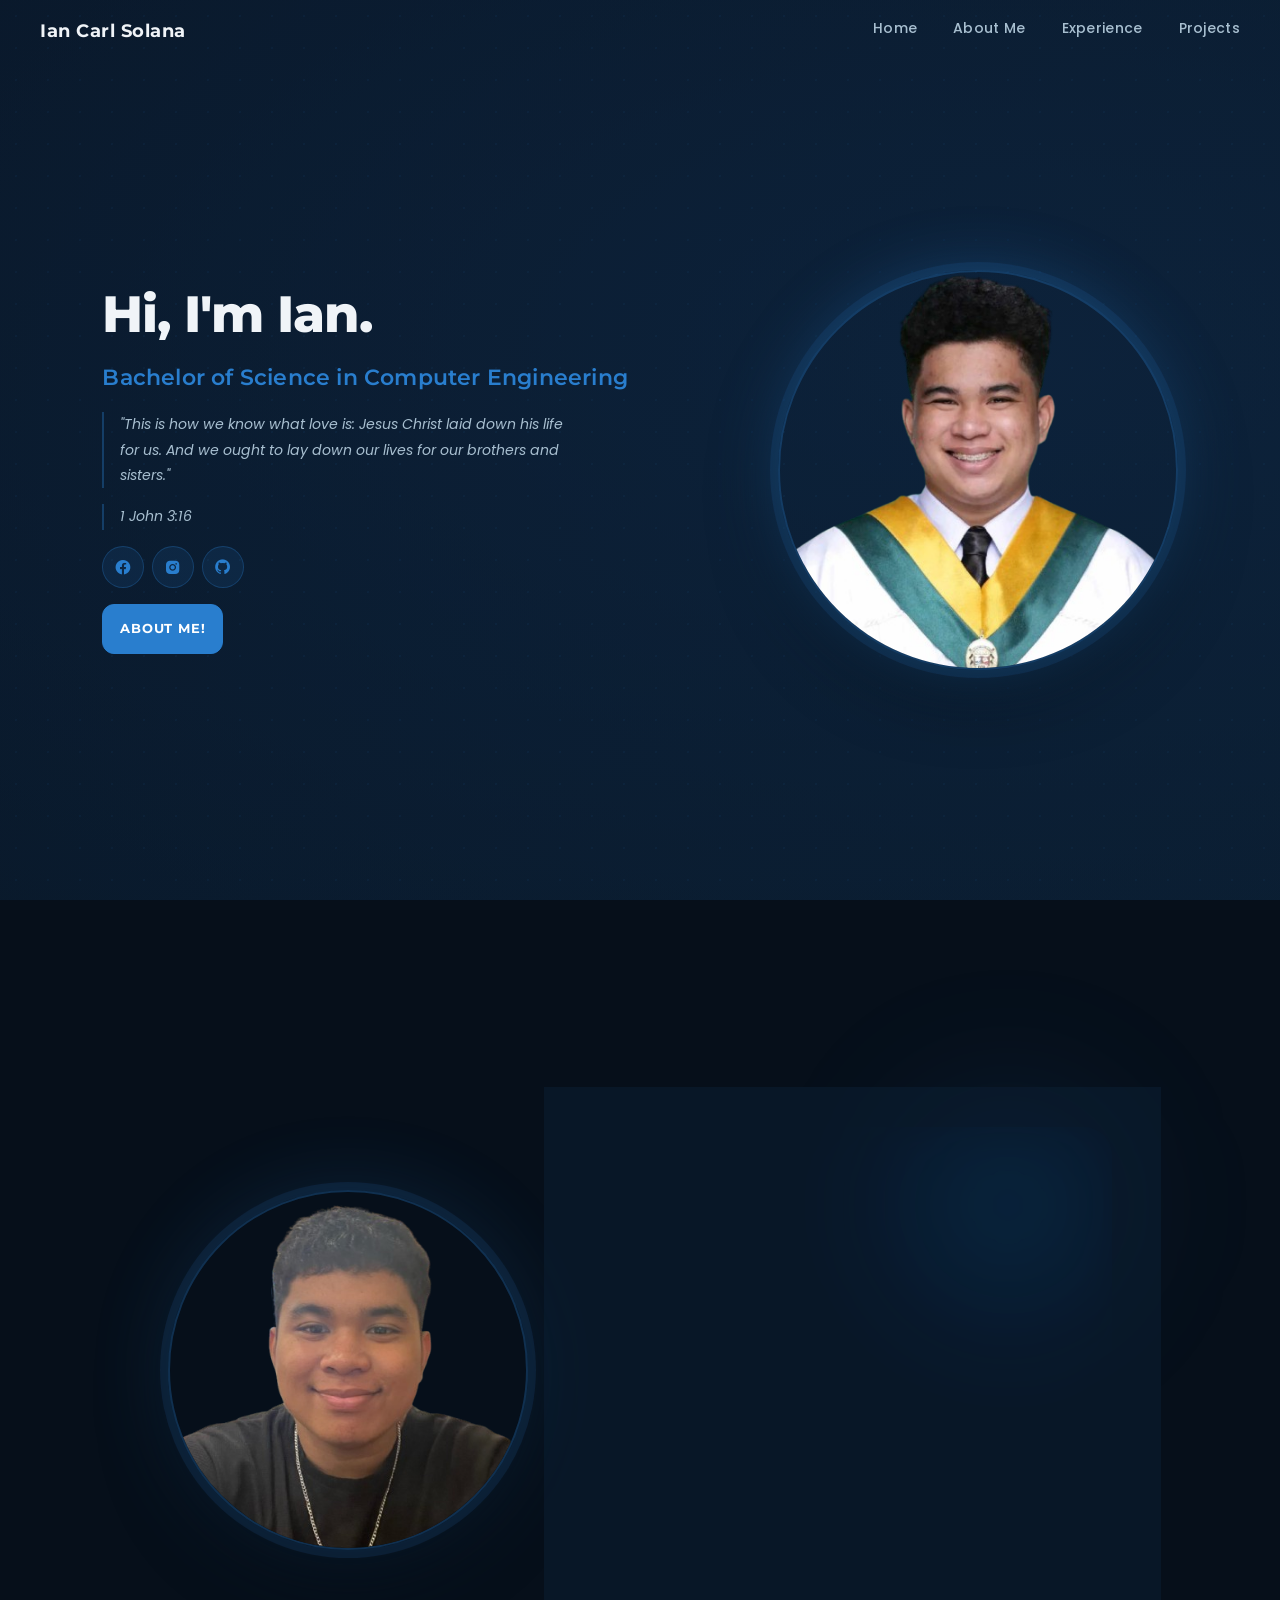
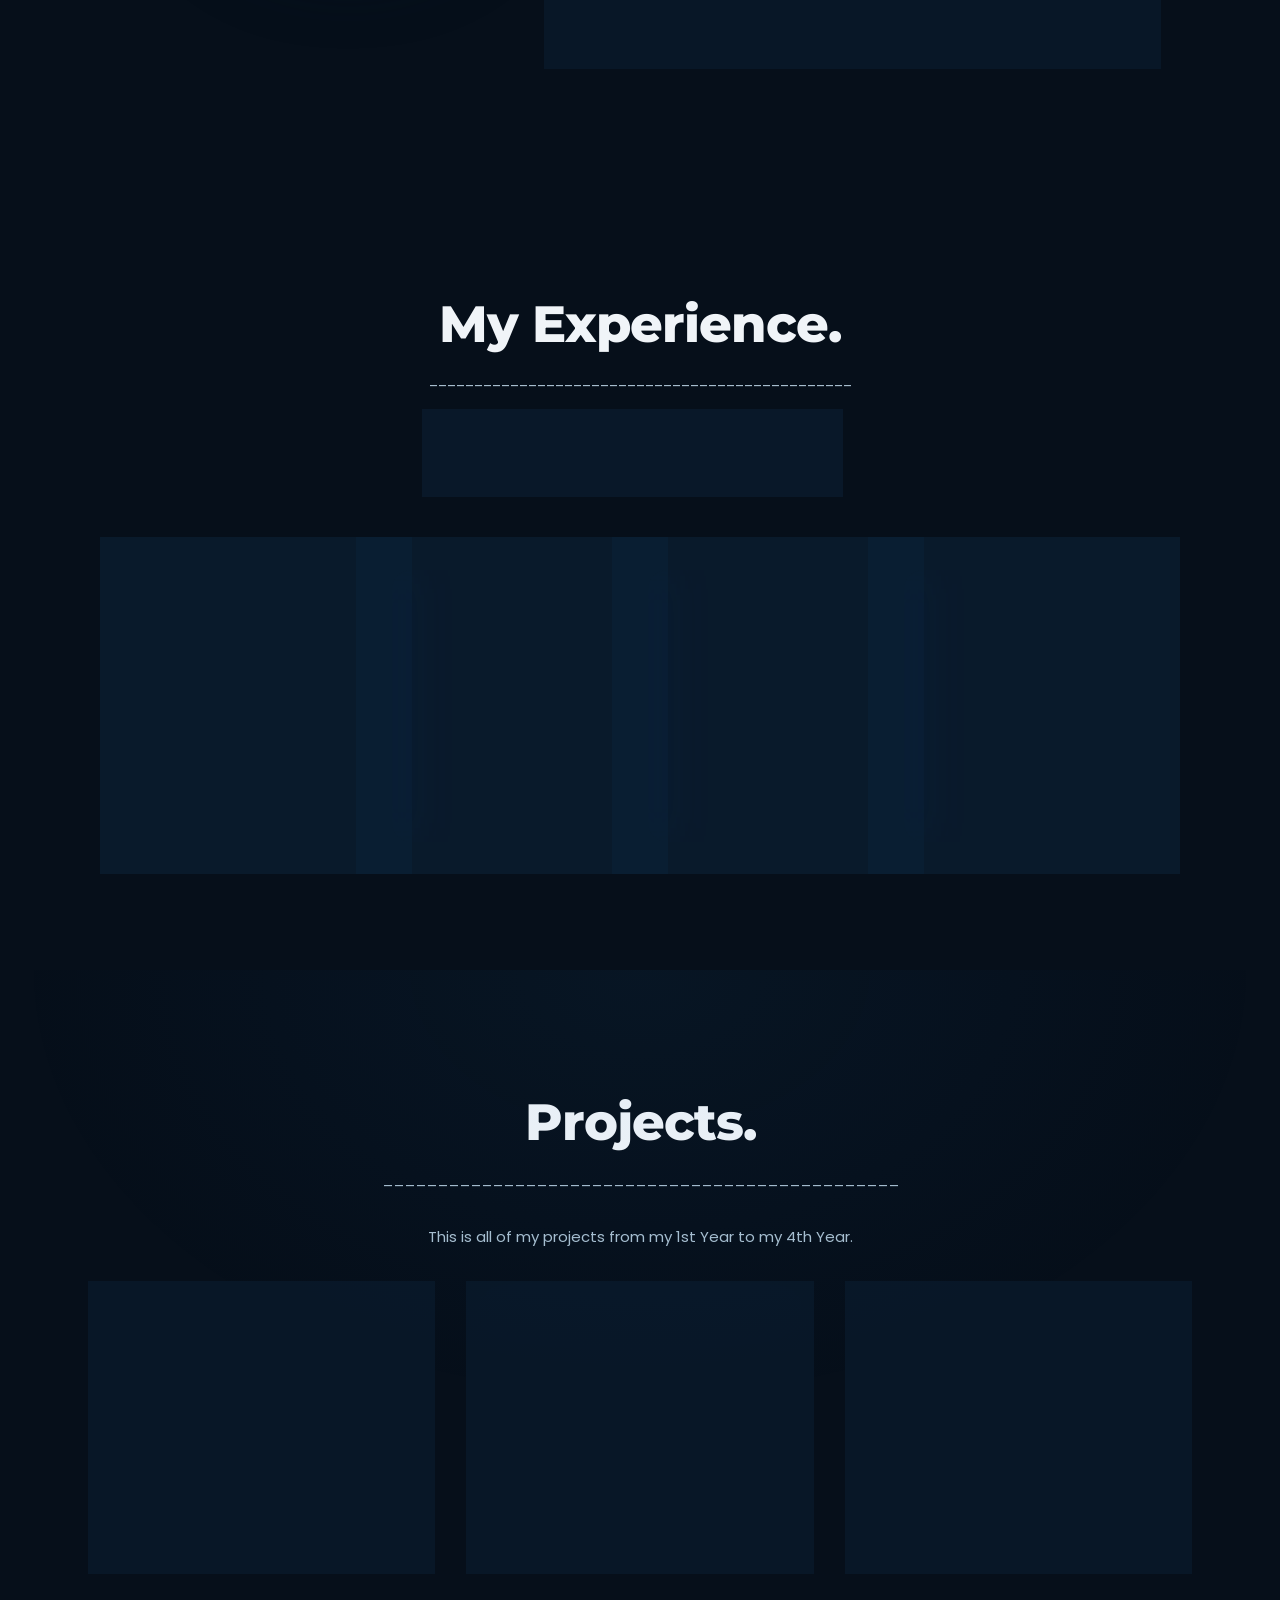
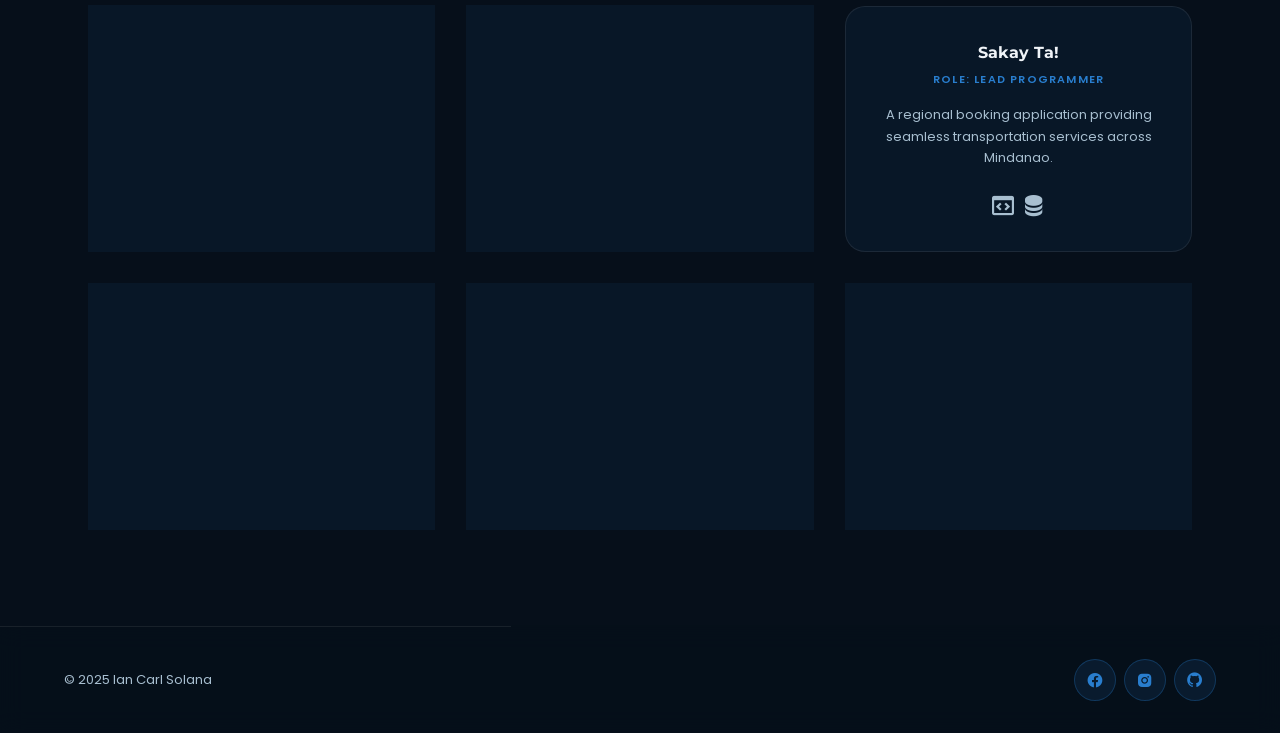
==== Main.html @ e0e4a10b "New cert" ====
<!DOCTYPE html>
<html lang="en">
<head>
    <meta charset="UTF-8">
    <meta http-equiv="X-UA-Compatible" content="IE=edge" />
    <meta name="viewport" content="width=device-width, initial-scale=1.0" />
    <title>Ian Carl Solana Portfolio</title>

    <!-- CSS -->
    <link rel="stylesheet" href="Main.css" />
    <link rel="stylesheet" href="mediaqueries.css" />
    <link rel="stylesheet" href="https://fonts.googleapis.com/css2?family=Montserrat:wght@400;700&display=swap" />
    <link rel="stylesheet" href="https://cdnjs.cloudflare.com/ajax/libs/font-awesome/6.0.0-beta3/css/all.min.css" />
    <link href='https://unpkg.com/boxicons@2.1.4/css/boxicons.min.css' rel='stylesheet'>
</head>

<body>
    <!-- ===================== HEADER ===================== -->
    <header class="header animate-header">
        <a href="#" class="logo">Ian Carl Solana</a>

        <!-- Hamburger (shown on tablet/mobile) -->
        <button class="hamburger" id="hamburgerBtn" aria-label="Open menu" aria-expanded="false">
            <span></span>
            <span></span>
            <span></span>
        </button>

        <nav class="navbar" id="navbar">
            <a href="#home"     id="nav-home">Home</a>
            <a href="#about"    id="nav-about">About Me</a>
            <a href="#projects" id="nav-experience">Experience</a>
            <a href="#project"  id="nav-projects">Projects</a>
        </nav>
    </header>

    <!-- Overlay backdrop for mobile nav -->
    <div class="nav-overlay" id="navOverlay"></div>


    <!-- ===================== HOME SECTION ===================== -->
    <section id="home" class="home animate-section">

        <!-- LEFT: text content -->
        <div class="home-content">
            <h1>Hi, I'm Ian.</h1>
            <h3>Bachelor of Science in Computer Engineering</h3>
            <p>"This is how we know what love is: Jesus Christ laid down his life for us. And we ought to lay down our lives for our brothers and sisters."</p>
            <p>1 John 3:16</p>
            <div class="home-sci">
                <a href="https://web.facebook.com/ian.solana.35" target="_blank" aria-label="Facebook"><i class='bx bxl-facebook-circle'></i></a>
                <a href="https://www.instagram.com/solyoursolution/" target="_blank" aria-label="Instagram"><i class='bx bxl-instagram-alt'></i></a>
                <a href="https://github.com/Edge-html" target="_blank" aria-label="GitHub"><i class='bx bxl-github'></i></a>
            </div>
            <div class="btn-box">
                <a href="#about">About Me!</a>
            </div>
        </div>

        <!-- RIGHT: profile image in a responsive wrapper -->
        <div class="home-img-wrapper">
            <img src="images/pic.png" alt="Ian Carl Solana profile photo" class="home-img">
        </div>

        <!-- Banana Cat Easter Egg -->
        <div class="banana-cat-track">
            <img src="images/banana-cat.gif" alt="Banana Cat" class="banana-cat">
        </div>
    </section>


    <!-- ===================== ABOUT SECTION ===================== -->
    <section id="about" class="about animate-section">
        <div class="glow-blob"></div>

        <!-- LEFT: about image -->
        <div class="about-img-wrapper">
            <img src="images/isa.png" alt="Ian Solana profile" class="about-img">
        </div>

        <!-- RIGHT: glass card content -->
        <div class="about-content">
            <h1>Welcome to my Website!</h1>
            <h3>More about me...</h3>
            <p>I'm a student at Mapúa Malayan Colleges Mindanao, born on February 14, 2004. I love playing guitar—there's something about expressing myself through music that really resonates with me. The way I can create melodies and chords reflects how I see the world, and it's a hobby that helps me unwind and find balance amidst the demands of school.</p>
            <div class="btn-box">
                <a href="assets/Ian_Carl_Solana_Resume.pdf" download="Ian_Carl_Solana_Resume">Download CV</a>
            </div>
        </div>
    </section>


    <!-- ===================== EXPERIENCE SECTION ===================== -->
    <section id="projects" class="experience animate-section">
        <div class="experience-content">
            <h1>My Experience.</h1>
            <p>_______________________________________________</p>

            <nav class="nav-experience" aria-label="Experience tabs">
                <a href="#education"   id="education-link">Education</a>
                <a href="#skills"      id="skills-link">Skills</a>
                <a href="#work"        id="work-link">Experiences</a>
                <a href="#certificates" id="certificates-link">Certificates</a>
            </nav>

            <!-- EDUCATION -->
            <section id="education" class="section">
                <div class="boxes-container" id="education-container">
                    <div class="education-box">
                        <h2>Grade School</h2>
                        <p>Perezville Kiddie Care and Learning School Inc.</p>
                        <br><br>
                        <p>2010–2016</p>
                    </div>
                    <div class="education-box">
                        <h2>High School</h2>
                        <p>Koronadal National Comprehensive High School</p>
                        <br><br>
                        <p>2016–2020</p>
                    </div>
                    <div class="education-box">
                        <h2>Senior High School</h2>
                        <p>Notre Dame of Marbel University-Integrated Basic Education Department</p>
                        <br>
                        <p>2020–2022</p>
                    </div>
                    <div class="education-box">
                        <h2>College</h2>
                        <p>Mapua Malayan Colleges Mindanao</p>
                        <br><br>
                        <p>2022–Present</p>
                    </div>
                </div>
            </section>

            <!-- SKILLS -->
            <section id="skills" class="section" style="display: none;">
                <div class="skills-container" id="skills-container">
                    <div class="skills-box">
                        <i class='bx bx-code-alt' style="font-size: 2.5rem; color: rgb(41, 126, 206);"></i>
                        <h2>Languages</h2>
                        <div class="badges">
                            <span class="badge"><i class='bx bxl-c-plus-plus'></i> C++</span>
                            <span class="badge"><i class='bx bx-code'></i> C</span>
                            <span class="badge"><i class='bx bxs-file-js'></i> C#</span>
                            <span class="badge"><i class='bx bxl-python'></i> Python</span>
                            <span class="badge"><i class='bx bxl-javascript'></i> JavaScript</span>
                            <span class="badge"><i class='bx bxl-java'></i> Java</span>
                        </div>
                    </div>
                    <div class="skills-box">
                        <i class='bx bx-brain' style="font-size: 2.5rem; color: rgb(41, 126, 206);"></i>
                        <h2>AI &amp; ML</h2>
                        <div class="badges">
                            <span class="badge"><i class='bx bx-analyse'></i> Deep Learning</span>
                            <span class="badge"><i class='bx bx-scan'></i> Computer Vision</span>
                            <span class="badge"><i class='bx bx-network-chart'></i> Neural Networks</span>
                            <span class="badge"><i class='bx bxs-file-json'></i> Boundary Analysis</span>
                        </div>
                    </div>
                    <div class="skills-box">
                        <i class='bx bx-transfer-alt' style="font-size: 2.5rem; color: rgb(41, 126, 206);"></i>
                        <h2>Data Networking</h2>
                        <div class="badges">
                            <span class="badge"><i class='bx bx-shield-quarter'></i> Cisco Networking</span>
                            <span class="badge"><i class='bx bx-broadcast'></i> Huawei eNSP</span>
                            <span class="badge"><i class='bx bx-wifi'></i> IoT Connectivity</span>
                            <span class="badge"><i class='bx bx-git-branch'></i> Routing &amp; Switching</span>
                        </div>
                    </div>
                    <div class="skills-box">
                        <i class='bx bx-chip' style="font-size: 2.5rem; color: rgb(41, 126, 206);"></i>
                        <h2>IC Design</h2>
                        <div class="badges">
                            <span class="badge"><i class='bx bx-bolt-circle'></i> KiCad</span>
                            <span class="badge"><i class='bx bx-microchip'></i> RISC-V</span>
                            <span class="badge"><i class='bx bx-bracket'></i> Control Units</span>
                        </div>
                    </div>
                    <div class="skills-box">
                        <i class='bx bx-data' style="font-size: 2.5rem; color: rgb(41, 126, 206);"></i>
                        <h2>Database</h2>
                        <div class="badges">
                            <span class="badge"><i class='bx bxs-data'></i> MySQL</span>
                            <span class="badge"><i class='bx bx-server'></i> phpMyAdmin</span>
                            <span class="badge"><i class='bx bx-file-blank'></i> SQLite</span>
                        </div>
                    </div>
                    <div class="skills-box">
                        <i class='bx bx-task' style="font-size: 2.5rem; color: rgb(41, 126, 206);"></i>
                        <h2>Productivity</h2>
                        <div class="badges">
                            <span class="badge"><i class='bx bxs-file-doc'></i> MS Word</span>
                            <span class="badge"><i class='bx bxs-file-export'></i> MS Excel</span>
                            <span class="badge"><i class='bx bxs-slideshow'></i> MS PowerPoint</span>
                            <span class="badge"><i class='bx bxl-github'></i> GitHub</span>
                        </div>
                    </div>
                </div>
            </section>

            <!-- WORK / EXPERIENCES -->
            <section id="work" class="section" style="display: none;">
                <div class="work-container" id="work-container">
                    <div class="skills-box">
                        <i class='bx bx-briefcase' style="font-size: 2.5rem; color: rgb(41, 126, 206);"></i>
                        <h2>Work Experience</h2>
                        <div class="timeline">
                            <div class="timeline-item">
                                <div class="timeline-dot"></div>
                                <div class="timeline-content">
                                    <h3>RWR I.T Solutions Enterprise Co.</h3>
                                    <div class="badges">
                                        <span class="badge"><i class='bx bx-user'></i> Helper</span>
                                        <span class="badge"><i class='bx bx-calendar'></i> May 2025 – Nov 2025</span>
                                    </div>
                                </div>
                            </div>
                            <div class="timeline-item">
                                <div class="timeline-dot"></div>
                                <div class="timeline-content">
                                    <h3>Margella's Little Kitchen</h3>
                                    <div class="badges">
                                        <span class="badge"><i class='bx bx-user'></i> Helper</span>
                                        <span class="badge"><i class='bx bx-calendar'></i> Feb 2023 – May 2023</span>
                                    </div>
                                </div>
                            </div>
                            <div class="timeline-item">
                                <div class="timeline-dot"></div>
                                <div class="timeline-content">
                                    <h3>Koronadal Essenxia Technologies</h3>
                                    <div class="badges">
                                        <span class="badge"><i class='bx bx-user'></i> Helper</span>
                                        <span class="badge"><i class='bx bx-calendar'></i> Jan 2021 – Sep 2021</span>
                                    </div>
                                </div>
                            </div>
                        </div>
                    </div>
                    <div class="skills-box">
                        <i class='bx bx-group' style="font-size: 2.5rem; color: rgb(41, 126, 206);"></i>
                        <h2>Organizational Experience</h2>
                        <div class="timeline">
                            <div class="timeline-item">
                                <div class="timeline-dot"></div>
                                <div class="timeline-content">
                                    <h3>Institute of Computer Engineers of the Philippines</h3>
                                    <div class="badges">
                                        <span class="badge"><i class='bx bx-crown'></i> Treasurer</span>
                                        <span class="badge"><i class='bx bx-calendar'></i> Aug 2025 – Present</span>
                                    </div>
                                </div>
                            </div>
                            <div class="timeline-item">
                                <div class="timeline-dot"></div>
                                <div class="timeline-content">
                                    <h3>Institute of Computer Engineers of the Philippines</h3>
                                    <div class="badges">
                                        <span class="badge"><i class='bx bx-id-card'></i> Director of Technicals</span>
                                        <span class="badge"><i class='bx bx-calendar'></i> Aug 2024 – Present</span>
                                    </div>
                                </div>
                            </div>
                            <div class="timeline-item">
                                <div class="timeline-dot"></div>
                                <div class="timeline-content">
                                    <h3>Supreme Student Government - KNCHS</h3>
                                    <div class="badges">
                                        <span class="badge"><i class='bx bx-id-card'></i> Business Manager</span>
                                        <span class="badge"><i class='bx bx-calendar'></i> Apr 2018 – Apr 2019</span>
                                    </div>
                                </div>
                            </div>
                        </div>
                    </div>
                </div>
            </section>

            <!-- CERTIFICATES -->
            <section id="certificates" class="section" style="display: none;">
                <div class="certificates-container" id="certificates-container">

                    <div class="certificate-box" onclick="openCertViewer('images/deep.png', 'Deep Learning with TensorFlow', '2b6f8f4a3a854b22a280515bdbea7732', 'April 2026')">
                        <div class="cert-preview"><img src="images/deep.png" alt="CSS Essentials Certificate" class="cert-img"><div class="cert-zoom-hint"><i class='bx bx-zoom-in'></i></div></div>
                        <div class="cert-info">
                            <h2>Deep Learning with TensorFlow</h2>
                            <p class="cert-issuer"><i class='bx bx-building'></i>Cognitive Class - IBM Developer Skills Network</p>
                            <p class="cert-date"><i class='bx bx-calendar-check'></i> April 2026</p>
                        </div>
                    </div>

                    <div class="certificate-box" onclick="openCertViewer('images/css.png', 'CSS Essentials', '71523fa6-914f-41e0-bab8-87feaf3e3c20', 'April 2026')">
                        <div class="cert-preview"><img src="images/css.png" alt="CSS Essentials Certificate" class="cert-img"><div class="cert-zoom-hint"><i class='bx bx-zoom-in'></i></div></div>
                        <div class="cert-info">
                            <h2>CSS Essentials</h2>
                            <p class="cert-issuer"><i class='bx bx-building'></i> DICT-ITU DTC</p>
                            <p class="cert-date"><i class='bx bx-calendar-check'></i> April 2026</p>
                        </div>
                    </div>

                    <div class="certificate-box" onclick="openCertViewer('images/nss.png', 'Network Support and Security', 'b3b123b7-5e35-4825-9b4a-98d1971a6feb', 'April 2026')">
                        <div class="cert-preview"><img src="images/nss.png" alt="Network Support Certificate" class="cert-img"><div class="cert-zoom-hint"><i class='bx bx-zoom-in'></i></div></div>
                        <div class="cert-info">
                            <h2>Network Support and Security</h2>
                            <p class="cert-issuer"><i class='bx bx-building'></i> DICT-ITU DTC</p>
                            <p class="cert-date"><i class='bx bx-calendar-check'></i> April 2026</p>
                        </div>
                    </div>

                    <div class="certificate-box" onclick="openCertViewer('images/softskills.png', 'Soft Skills for Information Security Professionals', '0edb38297017c55946042899777e524f', 'June 2025')">
                        <div class="cert-preview"><img src="images/softskills.png" alt="Soft Skills Certificate" class="cert-img"><div class="cert-zoom-hint"><i class='bx bx-zoom-in'></i></div></div>
                        <div class="cert-info">
                            <h2>Soft Skills for Information Security Professionals</h2>
                            <p class="cert-issuer"><i class='bx bx-building'></i> LinkedIn Learning</p>
                            <p class="cert-date"><i class='bx bx-calendar-check'></i> June 2025</p>
                        </div>
                    </div>

                    <div class="certificate-box" onclick="openCertViewer('images/python.png', 'Python Essential Training', '26607115f4fe3ff7b92159a2e9154d1f3ac9f68614689f8cded4abd935b39eec', 'June 2025')">
                        <div class="cert-preview"><img src="images/python.png" alt="Python Certificate" class="cert-img"><div class="cert-zoom-hint"><i class='bx bx-zoom-in'></i></div></div>
                        <div class="cert-info">
                            <h2>Python Essential Training</h2>
                            <p class="cert-issuer"><i class='bx bx-building'></i> LinkedIn Learning</p>
                            <p class="cert-date"><i class='bx bx-calendar-check'></i> June 2025</p>
                        </div>
                    </div>

                    <div class="certificate-box" onclick="openCertViewer('images/bash.png', 'Learning Bash Scripting (2021)', '4c0a0a4cfbb9eeaeb37792b734ce830f9cb7e9a935844e438f946a854a730acd', 'June 2025')">
                        <div class="cert-preview"><img src="images/bash.png" alt="Bash Scripting Certificate" class="cert-img"><div class="cert-zoom-hint"><i class='bx bx-zoom-in'></i></div></div>
                        <div class="cert-info">
                            <h2>Learning Bash Scripting (2021)</h2>
                            <p class="cert-issuer"><i class='bx bx-building'></i> LinkedIn Learning</p>
                            <p class="cert-date"><i class='bx bx-calendar-check'></i> June 2025</p>
                        </div>
                    </div>

                    <div class="certificate-box" onclick="openCertViewer('images/ps.png', 'Learning PowerShell', '849cfa4f1e93d0aa72aadca9839903db6bbd46534aa5060d44bece1e44135258', 'June 2025')">
                        <div class="cert-preview"><img src="images/ps.png" alt="PowerShell Certificate" class="cert-img"><div class="cert-zoom-hint"><i class='bx bx-zoom-in'></i></div></div>
                        <div class="cert-info">
                            <h2>Learning PowerShell</h2>
                            <p class="cert-issuer"><i class='bx bx-building'></i> LinkedIn Learning</p>
                            <p class="cert-date"><i class='bx bx-calendar-check'></i> June 2025</p>
                        </div>
                    </div>

                    <div class="certificate-box" onclick="openCertViewer('images/protect.png', 'Protecting Your Network with Open Source Software', 'f4f1964f2bc5c9597b978974ce6862e5605606c0253fa0008feabc372659e9e3', 'June 2025')">
                        <div class="cert-preview"><img src="images/protect.png" alt="Network Protection Certificate" class="cert-img"><div class="cert-zoom-hint"><i class='bx bx-zoom-in'></i></div></div>
                        <div class="cert-info">
                            <h2>Protecting Your Network with Open Source Software</h2>
                            <p class="cert-issuer"><i class='bx bx-building'></i> LinkedIn Learning</p>
                            <p class="cert-date"><i class='bx bx-calendar-check'></i> June 2025</p>
                        </div>
                    </div>

                    <div class="certificate-box" onclick="openCertViewer('images/wire.png', 'Wireshark: Malware and Forensics', 'f746d257d490b4e5a777b08358ad6de8fb9e151e10e445bc55d29262be7d3494', 'June 2025')">
                        <div class="cert-preview"><img src="images/wire.png" alt="Wireshark Certificate" class="cert-img"><div class="cert-zoom-hint"><i class='bx bx-zoom-in'></i></div></div>
                        <div class="cert-info">
                            <h2>Wireshark: Malware and Forensics</h2>
                            <p class="cert-issuer"><i class='bx bx-building'></i> LinkedIn Learning</p>
                            <p class="cert-date"><i class='bx bx-calendar-check'></i> June 2025</p>
                        </div>
                    </div>

                    <div class="certificate-box" onclick="openCertViewer('images/linux.png', 'Learning Linux Command Line (2023)', '8d53f65b9b3615cce970e8368edf542c231c005d212eea4d8aab2cb957af7c47', 'June 2025')">
                        <div class="cert-preview"><img src="images/linux.png" alt="Linux Certificate" class="cert-img"><div class="cert-zoom-hint"><i class='bx bx-zoom-in'></i></div></div>
                        <div class="cert-info">
                            <h2>Learning Linux Command Line (2023)</h2>
                            <p class="cert-issuer"><i class='bx bx-building'></i> LinkedIn Learning</p>
                            <p class="cert-date"><i class='bx bx-calendar-check'></i> June 2025</p>
                        </div>
                    </div>

                    <div class="certificate-box" onclick="openCertViewer('images/net.png', 'Network Forensics (2019)', 'b49cec1b7d667b2a306a3e93980fadea63c73c9f923fdfa7b9e9432e79b8928d', 'June 2025')">
                        <div class="cert-preview"><img src="images/net.png" alt="Network Forensics Certificate" class="cert-img"><div class="cert-zoom-hint"><i class='bx bx-zoom-in'></i></div></div>
                        <div class="cert-info">
                            <h2>Network Forensics (2019)</h2>
                            <p class="cert-issuer"><i class='bx bx-building'></i> LinkedIn Learning</p>
                            <p class="cert-date"><i class='bx bx-calendar-check'></i> June 2025</p>
                        </div>
                    </div>

                    <div class="certificate-box" onclick="openCertViewer('images/os.png', 'Operating System Forensics (2019)', 'e7d7105082a498a26bdbd3d1ee64b2fe85b0c3b87edb3e5255c18ba6959fb30d', 'April 2025')">
                        <div class="cert-preview"><img src="images/os.png" alt="OS Forensics Certificate" class="cert-img"><div class="cert-zoom-hint"><i class='bx bx-zoom-in'></i></div></div>
                        <div class="cert-info">
                            <h2>Operating System Forensics (2019)</h2>
                            <p class="cert-issuer"><i class='bx bx-building'></i> LinkedIn Learning</p>
                            <p class="cert-date"><i class='bx bx-calendar-check'></i> April 2025</p>
                        </div>
                    </div>

                    <div class="certificate-box" onclick="openCertViewer('images/lcf.png', 'Learning Computer Forensics', '39bc5f6843a77ddfb88ea7f19b384ec8e97b60b04b3b3842b395322c3c3043ae', 'April 2025')">
                        <div class="cert-preview"><img src="images/lcf.png" alt="Computer Forensics Certificate" class="cert-img"><div class="cert-zoom-hint"><i class='bx bx-zoom-in'></i></div></div>
                        <div class="cert-info">
                            <h2>Learning Computer Forensics</h2>
                            <p class="cert-issuer"><i class='bx bx-building'></i> LinkedIn Learning</p>
                            <p class="cert-date"><i class='bx bx-calendar-check'></i> April 2025</p>
                        </div>
                    </div>

                </div>
            </section>

        </div>
    </section>


    <!-- ===================== PROJECTS SECTION ===================== -->
    <section id="project" class="projects animate-section">
        <div class="projects-content">
            <h1>Projects.</h1>
            <p>_______________________________________________</p>
            <p>This is all of my projects from my 1st Year to my 4th Year.</p>

            <div class="project-boxes">

                <div class="project-box" onclick="openModal(
                    'DeepLabv3+ for Brain Tumor Segmentation', 
                    'Model Validation & Optimization', 
                    '<h3 class=\'modal-sub-header\'>Introduction & Purpose</h3> Deep learning has become a fundamental technology in neuro-oncology, where automated analysis is vital for improving diagnostic accuracy and reducing clinician workload. Precise delineation of tumor boundaries is essential for treatment planning, surgical guidance, and monitoring disease progression. The primary objective of this study was to implement a robust segmentation model for brain tumor detection in MRI scans and evaluate the impact of different optimization strategies—specifically Adam and SGD—on training convergence and spatial precision. <br><br> <h3 class=\'modal-sub-header\'>Software Architecture & Methodology</h3> This research utilized a modified DeepLabv3+ architecture, an encoder-decoder framework designed to capture multi-scale contextual information. The network utilized an Atrous Spatial Pyramid Pooling (ASPP) block featuring parallel dilated convolutions with rates of 6, 12, and 18. This allowed the model to detect tumors of varying sizes without increasing parameter counts. Critical skip connections were integrated to combine low-level feature maps from the early encoder stages with high-level semantic features in the decoder, essential for recovering fine spatial details typically lost during downsampling. To address the class imbalance inherent in medical imaging, the model employed the Focal Tversky Loss function.<br><br> <h3 class=\'modal-sub-header\'>Optimization Results</h3> The study compared the adaptive Adam optimizer against Stochastic Gradient Descent (SGD) with momentum. While baseline SGD trials showed a slow learning trend, hyperparameter tuning—increasing training to 40 epochs and adjusting the Adam learning rate to 5e-5—allowed the model to break through performance plateaus. The final tuned model achieved a 111% improvement in segmentation performance, reaching a Dice Coefficient of 0.7816 and an IoU of 0.6440. Notably, the discriminative power of the model improved dramatically, reducing False Positives by 82.7% and False Negatives by 68.1%.', 
                    ['brain1', 'brain2', 'brain3', 'brain4']
                )">
                    <h4>DeepLabv3+ for Brain Tumor Segmentation</h4>
                    <p1>Role: Model Validation</p1>
                    <p>Automating brain tumor boundary analysis with modified DeepLabv3+ for high-precision medical imaging.</p>
                    <div class="badges">
                        <span class="badge"><i class='bx bxl-python'></i></span>
                        <span class="badge"><i class='bx bx-brain'></i></span>
                    </div>
                </div>

                <div class="project-box" onclick="openModal(
                    'AI-Powered Coral Health Assessment', 
                    'Machine Learning Model Developer', 
                    '<h3 class=\'modal-sub-header\'>Introduction & Background</h3> Coral reefs are vital to Philippine marine biodiversity and coastal economies, yet they face a catastrophic decline due to climate-driven bleaching. Traditional manual monitoring is labor-intensive and lacks scalability. This study proposes an automated diagnostic framework that fills this gap by integrating semantic segmentation and targeted classification to evaluate reef health objectively and at scale.<br><br> <h3 class=\'modal-sub-header\'>Research Objectives</h3> • To implement a <b>U-Net segmentation model</b> that isolates coral regions from complex underwater imagery.<br>• To develop a high-efficiency classification model using <b>EfficientNet-B0</b> to distinguish between healthy and bleached coral tissue.<br>• To evaluate the end-to-end performance of the integrated two-stage pipeline using unseen test datasets.<br><br> <h3 class=\'modal-sub-header\'>Software Architecture</h3> <table class=\'project-data-table\'><thead><tr><th>Component</th><th>Technical Implementation</th></tr></thead><tbody><tr><td><b>Segmentation (U-Net)</b></td><td>Encoder-decoder path with skip-connections for spatial resolution.</td></tr><tr><td><b>Classification (EfficientNet-B0)</b></td><td>Transfer learning approach with a custom binary classifier head.</td></tr><tr><td><b>Preprocessing</b></td><td>Standardized 256x256 resizing and HSV color-space mask generation.</td></tr></tbody></table><br> <h3 class=\'modal-sub-header\'>Experimental Results</h3> The integrated system achieved an <b>overall accuracy of 82.00%</b>. The U-Net model reached 76.24% pixel accuracy, while the EfficientNet-B0 classifier achieved 88.00% accuracy on unsegmented data. The study confirmed that a dual-phase approach significantly reduces confounding variables by ensuring the classifier focuses exclusively on isolated coral tissue.', 
                    ['coral']
                )">
                    <h4>AI-Powered Coral Health Assessment</h4>
                    <p1>Role: Machine Learning Model Developer</p1>
                    <p>A two-stage deep learning framework designed to automate the monitoring of Philippine coral reefs.</p>
                    <div class="badges">
                        <span class="badge"><i class='bx bxl-python'></i></span>
                        <span class="badge"><i class='bx bx-analyse'></i></span>
                    </div>
                </div>

                <div class="project-box" onclick="openModal(
                    'Color Vision Deficiency Screening System', 
                    'Lead Researcher & Hardware Programmer', 
                    '<h3 class=\'modal-sub-header\'>Introduction & Purpose</h3> Color vision deficiency (CVD) affects approximately 1 in 12 men worldwide. While digital apps exist, they are often inconsistent due to screen calibration variables. The primary objective of this research was to design a fully autonomous, low-cost color vision tester using the ESP32 platform. This handheld device replicates clinical Ishihara tests independently of external software, making it a reliable tool for screening in resource-constrained communities.<br><br> <h3 class=\'modal-sub-header\'>Software Architecture & Hardware</h3> The system utilizes a specialized embedded processing algorithm that evaluates user input in real-time against pre-defined clinical response patterns.<br><br> <table class=\'project-data-table\'><thead><tr><th>Component</th><th>Technical Implementation</th></tr></thead><tbody><tr><td><b>Microcontroller</b></td><td>ESP32 managing SPI communication and GPIO polling.</td></tr><tr><td><b>Display</b></td><td>2.8-inch IPS TFT LCD rendering 24-bit BMP Ishihara plates.</td></tr><tr><td><b>Input Interface</b></td><td>4x4 Matrix Keypad with debouncing logic for data integrity.</td></tr><tr><td><b>Feedback System</b></td><td>Closed-loop interaction using visual LCD results and auditory tones.</td></tr></tbody></table><br> <h3 class=\'modal-sub-header\'>Diagnostic Accuracy & Results</h3> The device achieved an <b>overall diagnostic accuracy of 95.6%</b> across 45 systematic trials. The system correctly identified 100% of Normal Vision profiles and 93.3% of Protanopia and Deuteranopia cases. The embedded logic is designed for \&quot;safe-fail\&quot; operation, ensuring red-green deficiency warnings rather than incorrect specific diagnoses. With an average image load time of less than 1 second, the device proved to be a robust tool for field deployment.', 
                    ['ishihara', 'ishihara2', 'ishihara3']
                )">
                    <h4>Color Vision Deficiency Screening System</h4>
                    <p1>Role: Lead Researcher / Hardware Programmer</p1>
                    <p>A portable, standalone diagnostic tool replicating clinical Ishihara tests using an ESP32 microcontroller.</p>
                    <div class="badges">
                        <span class="badge"><i class='bx bx-chip'></i></span>
                        <span class="badge"><i class='bx bx-scan'></i></span>
                    </div>
                </div>

                <div class="project-box" onclick="openModal(
                    'Snake Dash: Academic Challenge', 
                    'Lead Android Developer', 
                    '<h3 class=\'modal-sub-header\'>Brief Introduction</h3> Snakedash is a modern reimagining of the classic Snake game, designed with a humorous academic twist. Players control a student-themed snake navigating through university life, collecting grades to grow and earn points.<br><br> <h3 class=\'modal-sub-header\'>Project Objectives</h3> • To recreate classic mechanics while introducing a student-centric theme.<br>• To provide personalized gameplay through student avatar selection.<br>• To implement a secure backend using <b>Firebase</b> for real-time synchronization of leaderboards and statistics.<br>• To deliver a modern visual experience with fluid animations using <b>Jetpack Compose</b>.<br><br> <h3 class=\'modal-sub-header\'>Technical Features</h3> <table class=\'project-data-table\'><thead><tr><th>Feature</th><th>Implementation Detail</th></tr></thead><tbody><tr><td><b>Framework</b></td><td>Jetpack Compose for declarative UI.</td></tr><tr><td><b>Backend</b></td><td>Firebase Authentication and Real-time Database.</td></tr><tr><td><b>Multiplayer</b></td><td>Integrated competitive mode for real-time academic leaderboards.</td></tr></tbody></table><br> <h3 class=\'modal-sub-header\'>Core Gameplay</h3> The game serves as both a functional, nostalgic game and a robust demonstration of cloud-integrated mobile application design.', 
                    ['snake']
                )">
                    <h4>Snake Dash</h4>
                    <p1>Role: Lead Android Developer</p1>
                    <p>A modern take on the classic Snake game with an academic twist, featuring Firebase integration and Jetpack Compose.</p>
                    <div class="badges">
                        <span class="badge"><i class='bx bxl-android'></i></span>
                        <span class="badge"><i class='bx bxl-firebase'></i></span>
                    </div>
                </div>

                <div class="project-box" onclick="openModal(
                    'SAP RISC-V Single-Cycle CPU', 
                    'Lead Control Unit Designer / Verilog Programmer', 
                    '<h3 class=\'modal-sub-header\'>Project Overview</h3> This project involved the design of a Simple-As-Possible (SAP) computer using a Single-Cycle Datapath based on the RISC-V ISA. The system was implemented and simulated using Verilog in Xilinx ISE, focusing on the fundamental Fetch-Decode-Execute cycle.<br><br> <h3 class=\'modal-sub-header\'>Software Architecture & Logic</h3> The architecture follows a single-cycle design where every instruction is completed in one clock cycle. A primary innovation was the implementation of the <b>Control Unit (CU)</b>, which generates specific control signals based on instruction opcodes. <br><br> <table class=\'project-data-table\'><thead><tr><th>Core Component</th><th>Implementation Detail</th></tr></thead><tbody><tr><td><b>Program Counter</b></td><td>Registers instruction addresses and increments by 4.</td></tr><tr><td><b>ALU</b></td><td>Executes R-type and I-type instructions (ADD, SUB, AND, OR).</td></tr><tr><td><b>Register File</b></td><td>A dual-port 32-register bank for simultaneous reads.</td></tr><tr><td><b>Imm Generator</b></td><td>Extracts and sign-extends values from I, S, and B-type instructions.</td></tr></tbody></table><br> <h3 class=\'modal-sub-header\'>Design & Simulation Results</h3> The CPU was verified through a custom assembly program. Simulations confirmed the successful execution of complex instructions, including branching (BEQ) and data movement (LW/SW), with 100% logic accuracy.', 
                    ['risc'] 
                )">
                    <h4>SAP RISC-V Single-Cycle CPU</h4>
                    <p1>Role: Control Unit Designer</p1>
                    <p>A simplified RISC-V processor model implemented in Verilog to demonstrate the core fetch-decode-execute cycle.</p>
                    <div class="badges">
                        <span class="badge"><i class='bx bx-chip'></i></span>
                        <span class="badge"><i class='bx bx-code-block'></i></span>
                    </div>
                </div>

                <div class="project-box" onclick="openModal(
                    'Sakay Ta!: Transportation Service App', 
                    'Lead Programmer', 
                    '<h3 class=\'modal-sub-header\'>Introduction & Background</h3> Sakay Ta! was conceptualized to enhance the commuting experience in Davao by offering a transportation service that integrates taxi and motorcycle options into a single platform using C#.<br><br> <h3 class=\'modal-sub-header\'>Project Objectives</h3> • To provide a reliable and prompt transportation solution.<br>• To prioritize user safety through driver background checks and real-time tracking.<br>• To create an intuitive interface for seamless booking.<br><br> <h3 class=\'modal-sub-header\'>Technical Implementation</h3> <table class=\'project-data-table\'><thead><tr><th>Component</th><th>Implementation Detail</th></tr></thead><tbody><tr><td><b>Language</b></td><td>C# using the .NET framework.</td></tr><tr><td><b>UI/UX Design</b></td><td>Windows Forms (WinForms) for a desktop-based interface.</td></tr><tr><td><b>Safety Systems</b></td><td>Integrated tracking logic and emergency alert triggers.</td></tr></tbody></table>', 
                    ['sakay', 'sakay2', 'sakay3', 'sakay4']
                )">
                    <h4>Sakay Ta!</h4>
                    <p1>Role: Lead Programmer</p1>
                    <p>A regional booking application providing seamless transportation services across Mindanao.</p>
                    <div class="badges">
                        <span class="badge"><i class='bx bx-code-block'></i></span>
                        <span class="badge"><i class='bx bxs-data'></i></span>
                    </div>
                </div>

                <div class="project-box" onclick="openModal(
                    'Presensya: RFID Attendance & Lab Tracker', 
                    'Lead Programmer', 
                    '<h3 class=\'modal-sub-header\'>Introduction</h3> Presensya is a smart lab management system that simplifies attendance tracking and monitors real-time PC status using RFID technology.<br><br> <h3 class=\'modal-sub-header\'>Project Objectives</h3> • To automate student registration via <b>RFID technology</b>.<br>• To provide a real-time dashboard for managing hardware availability.<br>• To generate detailed usage reports for lab administrators.<br><br> <h3 class=\'modal-sub-header\'>Technical Implementation</h3> <table class=\'project-data-table\'><thead><tr><th>Component</th><th>Technical Detail</th></tr></thead><tbody><tr><td><b>Hardware</b></td><td>MFRC522 RFID module for high-frequency identification.</td></tr><tr><td><b>Software Stack</b></td><td>C# focusing on efficient Data Structures for logging.</td></tr><tr><td><b>Database</b></td><td>Integrated system for secure attendance records.</td></tr></tbody></table>', 
                    ['presensya', 'presensya2', 'presensya3', 'presensya4', 'presensya5', 'presensya6']
                )">
                    <h4>Presensya</h4>
                    <p1>Role: Lead Programmer</p1>
                    <p>An IoT-enabled attendance tracker for MMCM labs using RFID technology for instant student check-ins.</p>
                    <div class="badges">
                        <span class="badge"><i class='bx bx-rfid'></i></span>
                        <span class="badge"><i class='bx bxs-data'></i></span>
                    </div>
                </div>

                <div class="project-box" onclick="openModal('Lazy Eye\'s Music Studio', 'Lead Programmer', 'A comprehensive management system for music studios, handling instrument rentals, tutorial scheduling, and retail sales.', ['music_studio'])">
                    <h4>Lazy Eye's Music Studio</h4>
                    <p1>Role: Lead Programmer</p1>
                    <p>A specialized management platform for musicians to book rehearsals and manage tutorials.</p>
                    <div class="badges">
                        <span class="badge"><i class='bx bxl-python'></i></span>
                    </div>
                </div>

                <div class="project-box" onclick="openModal('The Fall of John Paul', 'Frontend/Graphic Designer', 'An interactive game following a student\'s journey toward graduation, featuring custom-designed obstacles and enemies.', ['game_project'])">
                    <h4>The Fall of John Paul</h4>
                    <p1>Role: Frontend/Graphic Designer</p1>
                    <p>A narrative-driven game about overcoming academic challenges on the road to graduation.</p>
                    <div class="badges">
                        <span class="badge"><i class='bx bxl-java'></i></span>
                        <span class="badge"><i class='bx bxl-c-plus-plus'></i></span>
                    </div>
                </div>

            </div>
        </div>
    </section>


    <!-- ===================== PROJECT MODAL ===================== -->
    <div id="projectModal" class="modal" role="dialog" aria-modal="true" aria-labelledby="modalTitle">
        <div class="modal-content">
            <span class="close-modal" role="button" aria-label="Close modal">&times;</span>
            <h2 id="modalTitle"></h2>
            <span id="modalRole" style="display:block; margin: 10px 0; font-weight:bold; color: rgb(41, 126, 206); font-size:11px; text-transform:uppercase; letter-spacing:2px;"></span>
            <div id="modalGallery" class="modal-gallery"></div>
            <div id="modalTableContainer" class="modal-table-container"></div>
            <p id="modalDesc"></p>
        </div>
    </div>

    <!-- ===================== CERTIFICATE FLOATING VIEWER ===================== -->
    <div id="certViewer" class="cert-viewer" role="dialog" aria-modal="true">
        <div class="cert-viewer-card">
            <button class="cert-viewer-close" onclick="closeCertViewer()" aria-label="Close certificate viewer">
                <i class='bx bx-x'></i>
            </button>
            <img id="certViewerImg" src="" alt="Certificate" class="cert-viewer-img">
            <div class="cert-viewer-caption">
                <p id="certViewerName" class="cert-viewer-name"></p>
                <p id="certViewerID"   class="cert-viewer-id"></p>
                <p id="certViewerDate" class="cert-viewer-date"></p>
            </div>
        </div>
    </div>

    <script src="script.js"></script>
</body>

<!-- ===================== FOOTER ===================== -->
<footer>
    <div class="footer-content animate-footer">
        <p>&copy; 2025 Ian Carl Solana</p>
        <div class="footer-sci">
            <a href="https://web.facebook.com/ian.solana.35" target="_blank" aria-label="Facebook"><i class='bx bxl-facebook-circle'></i></a>
            <a href="https://www.instagram.com/solyoursolution/" target="_blank" aria-label="Instagram"><i class='bx bxl-instagram-alt'></i></a>
            <a href="https://github.com/Edge-html" target="_blank" aria-label="GitHub"><i class='bx bxl-github'></i></a>
        </div>
    </div>
</footer>
</html>
---- Main.css ----
/* ============================================================
   PORTFOLIO — REFACTORED UI/UX (Fully Responsive)
   ============================================================ */

/* --- GOOGLE FONTS IMPORT --- */
@import url('https://fonts.googleapis.com/css2?family=Montserrat:wght@300;400;600;700;800;900&family=Poppins:wght@300;400;500;600&display=swap');

/* --- DESIGN TOKENS --- */
:root {
  --space-xs:   4px;
  --space-sm:   8px;
  --space-md:   16px;
  --space-lg:   32px;
  --space-xl:   64px;
  --space-2xl:  96px;

  --color-bg-deep:       #060f1a;
  --color-bg-mid:        #081b29;
  --color-bg-surface:    #0d2238;
  --color-bg-card:       rgba(13, 34, 56, 0.6);
  --color-accent:        rgb(41, 126, 206);
  --color-accent-bright: rgb(70, 160, 245);
  --color-accent-glow:   rgba(41, 126, 206, 0.35);
  --color-accent-subtle: rgba(41, 126, 206, 0.12);
  --color-text-primary:  #f0f4f8;
  --color-text-secondary:#a8bfd0;
  --color-border-glass:  rgba(255, 255, 255, 0.08);
  --color-border-accent: rgba(41, 126, 206, 0.3);

  --font-display: 'Montserrat', sans-serif;
  --font-body:    'Poppins', sans-serif;

  --radius-sm:  6px;
  --radius-md:  12px;
  --radius-lg:  20px;
  --radius-xl:  28px;

  --transition-base:   0.3s cubic-bezier(0.4, 0, 0.2, 1);
  --transition-slow:   0.6s cubic-bezier(0.4, 0, 0.2, 1);
  --transition-spring: 0.4s cubic-bezier(0.34, 1.56, 0.64, 1);

  /* Hero image size tokens — override at each breakpoint */
  --hero-img-size: 400px;
  --about-img-size: 360px;
}

/* ============================================================
   RESET & BASE
   ============================================================ */
*, *::before, *::after {
  margin: 0;
  padding: 0;
  box-sizing: border-box;
}

html {
  scroll-behavior: smooth;
}

body {
  background: var(--color-bg-deep);
  color: var(--color-text-primary);
  font-family: var(--font-body);
  font-weight: 400;
  line-height: 1.7;
  overflow-x: hidden; /* prevent horizontal scroll */
}

img {
  max-width: 100%;
  height: auto;
  display: block;
}

a, button, .btn-box a, .project-box, .skills-box, .badge, .navbar a {
  transition: var(--transition-base);
}

/* ============================================================
   ANIMATED BACKGROUND
   ============================================================ */
body::before {
  content: '';
  position: fixed;
  inset: 0;
  z-index: -1;
  background:
    radial-gradient(ellipse 80% 60% at 20% 10%, rgba(15, 40, 70, 0.7) 0%, transparent 70%),
    radial-gradient(ellipse 60% 50% at 80% 80%, rgba(8, 27, 41, 0.9) 0%, transparent 70%),
    linear-gradient(135deg, #060f1a 0%, #081b29 40%, #0a2035 70%, #060f1a 100%);
  background-size: 400% 400%;
  animation: atmosphericShift 25s ease infinite;
}

@keyframes atmosphericShift {
  0%   { background-position: 0% 0%; }
  33%  { background-position: 100% 30%; }
  66%  { background-position: 20% 100%; }
  100% { background-position: 0% 0%; }
}

/* ============================================================
   HEADER & NAVIGATION
   ============================================================ */
.header {
  position: fixed;
  top: 0;
  left: 0;
  width: 100%;
  padding: 16px 40px;
  display: flex;
  justify-content: space-between;
  align-items: center;
  z-index: 1000;
  transition: var(--transition-slow);
}

.header.scrolled {
  background: rgba(6, 15, 26, 0.85);
  backdrop-filter: blur(20px) saturate(180%);
  -webkit-backdrop-filter: blur(20px) saturate(180%);
  border-bottom: 1px solid var(--color-border-glass);
  box-shadow: 0 8px 32px rgba(0, 0, 0, 0.4);
}

.logo {
  font-family: var(--font-display);
  font-size: 18px;
  font-weight: 700;
  color: var(--color-text-primary);
  text-decoration: none;
  letter-spacing: 0.5px;
  flex-shrink: 0;
}

.navbar {
  display: flex;
  align-items: center;
  gap: 0;
}

.navbar a {
  font-family: var(--font-body);
  font-size: 14px;
  font-weight: 500;
  color: var(--color-text-secondary);
  text-decoration: none;
  margin-left: 36px;
  letter-spacing: 0.3px;
  position: relative;
  padding-bottom: 4px;
  white-space: nowrap;
}

.navbar a::after {
  content: '';
  position: absolute;
  bottom: 0;
  left: 0;
  width: 0;
  height: 1.5px;
  background: var(--color-accent);
  transition: width var(--transition-base);
}

.navbar a:hover,
.navbar a.active {
  color: var(--color-accent-bright);
}

.navbar a:hover::after,
.navbar a.active::after {
  width: 100%;
}

/* ============================================================
   HOME SECTION — SPLIT-SCREEN FLEXBOX LAYOUT
   ============================================================ */
#home {
  min-height: 100vh;
  display: flex;
  align-items: center;
  justify-content: space-between;
  padding: 80px clamp(24px, 8%, 120px) 40px;
  gap: var(--space-lg);
  position: relative;
  overflow: hidden;
}

/* Subtle dot-grid texture overlay */
#home::after {
  content: '';
  position: absolute;
  inset: 0;
  background-image: radial-gradient(circle, rgba(41, 126, 206, 0.06) 1px, transparent 1px);
  background-size: 32px 32px;
  pointer-events: none;
  z-index: 0;
}

/* LEFT: text content */
.home-content {
  position: relative;
  z-index: 2;
  flex: 1 1 0;
  min-width: 0; /* prevent flex overflow */
  max-width: 560px;
  display: flex;
  flex-direction: column;
  gap: var(--space-md);
}

/* RIGHT: image wrapper */
.home-img-wrapper {
  position: relative;
  z-index: 2;
  flex: 0 0 var(--hero-img-size);
  width: var(--hero-img-size);
  height: var(--hero-img-size);
  display: flex;
  align-items: center;
  justify-content: center;
}

.home-img {
  width: 100%;
  height: 100%;
  border-radius: 50%;
  object-fit: cover;
  border: 2px solid var(--color-border-accent);
  box-shadow:
    0 0 0 8px var(--color-accent-subtle),
    0 0 60px var(--color-accent-glow),
    0 24px 64px rgba(0, 0, 0, 0.5);
  animation: heroFloat 8s ease-in-out infinite;
  /* Remove old absolute positioning */
  position: static;
  top: auto;
  left: auto;
  transform: none;
}

@keyframes heroFloat {
  0%, 100% { transform: translateY(0px); }
  50%       { transform: translateY(-14px); }
}

.home-content h1 {
  font-family: var(--font-display);
  font-size: clamp(32px, 4vw, 64px);
  font-weight: 800;
  line-height: 1.1;
  letter-spacing: -1px;
  color: var(--color-text-primary);
}

.home-content h3 {
  font-family: var(--font-display);
  font-size: clamp(14px, 1.8vw, 22px);
  font-weight: 600;
  color: var(--color-accent);
  letter-spacing: 0.2px;
}

.home-content p {
  font-size: clamp(13px, 1.1vw, 15px);
  color: var(--color-text-secondary);
  max-width: 480px;
  font-style: italic;
  border-left: 2px solid var(--color-accent-glow);
  padding-left: var(--space-md);
  line-height: 1.8;
}

/* ============================================================
   ABOUT SECTION — SPLIT-SCREEN FLEXBOX LAYOUT
   ============================================================ */
#about {
  min-height: 100vh;
  display: flex;
  align-items: center;
  justify-content: center;
  gap: clamp(32px, 6%, 80px);
  padding: 100px clamp(24px, 8%, 120px) 60px;
  position: relative;
  overflow: hidden;
}

/* LEFT: image */
.about-img-wrapper {
  flex: 0 0 var(--about-img-size);
  width: var(--about-img-size);
  height: var(--about-img-size);
  display: flex;
  align-items: center;
  justify-content: center;
}

.about-img {
  width: 100%;
  height: 100%;
  border-radius: 50%;
  object-fit: cover;
  border: 2px solid var(--color-border-accent);
  box-shadow:
    0 0 0 8px var(--color-accent-subtle),
    0 0 80px rgba(41, 126, 206, 0.2),
    0 24px 64px rgba(0, 0, 0, 0.5);
  /* Remove old absolute positioning */
  position: static;
  top: auto;
  right: auto;
  left: auto;
  transform: none;
}

/* RIGHT: glass card */
.about-content {
  position: relative;
  z-index: 2;
  flex: 1 1 0;
  min-width: 0;
  max-width: 520px;
  background: rgba(13, 34, 56, 0.45);
  backdrop-filter: blur(24px) saturate(160%);
  -webkit-backdrop-filter: blur(24px) saturate(160%);
  border: 1px solid var(--color-border-glass);
  border-radius: var(--radius-xl);
  padding: clamp(24px, 4%, 44px);
  box-shadow:
    0 8px 32px rgba(0, 0, 0, 0.4),
    inset 0 1px 0 rgba(255, 255, 255, 0.06);
  display: flex;
  flex-direction: column;
  gap: var(--space-md);
}

.about-content h1 {
  font-family: var(--font-display);
  font-size: clamp(24px, 3vw, 44px);
  font-weight: 800;
  letter-spacing: -0.5px;
  line-height: 1.15;
}

.about-content h3 {
  font-family: var(--font-display);
  font-size: clamp(16px, 1.6vw, 20px);
  font-weight: 600;
  color: var(--color-accent);
}

.about-content p {
  font-size: clamp(13px, 1.1vw, 15px);
  color: var(--color-text-secondary);
  line-height: 1.8;
}

/* Ambient glow blob */
#about .glow-blob {
  position: absolute;
  width: 340px;
  height: 340px;
  background: radial-gradient(circle, rgba(41, 126, 206, 0.15) 0%, transparent 70%);
  filter: blur(60px);
  border-radius: 50%;
  top: 15%;
  right: 8%;
  pointer-events: none;
  z-index: 0;
  animation: blobDrift 12s ease-in-out infinite;
}

@keyframes blobDrift {
  0%, 100% { transform: translate(0, 0) scale(1); }
  50%       { transform: translate(-30px, 20px) scale(1.1); }
}

/* ============================================================
   BUTTONS
   ============================================================ */
.btn-box {
  display: flex;
  flex-wrap: wrap;
  gap: var(--space-md);
  width: auto;
  max-width: 100%;
  height: auto;
}

.btn-box a {
  position: relative;
  display: inline-flex;
  justify-content: center;
  align-items: center;
  padding: 12px clamp(16px, 3%, 32px);
  height: 50px;
  background: var(--color-accent);
  border: 1.5px solid var(--color-accent);
  border-radius: var(--radius-md);
  font-family: var(--font-display);
  font-size: clamp(12px, 1vw, 14px);
  font-weight: 700;
  color: #fff;
  text-decoration: none;
  letter-spacing: 0.8px;
  text-transform: uppercase;
  overflow: hidden;
  transition: var(--transition-spring);
  white-space: nowrap;
}

.btn-box a::before {
  content: '';
  position: absolute;
  inset: 0;
  background: linear-gradient(135deg, rgba(255,255,255,0.15) 0%, transparent 60%);
  opacity: 0;
  transition: opacity var(--transition-base);
}

.btn-box a:hover {
  transform: translateY(-3px);
  box-shadow: 0 12px 32px var(--color-accent-glow), 0 4px 12px rgba(0,0,0,0.3);
  background: var(--color-accent-bright);
  border-color: var(--color-accent-bright);
}

.btn-box a:hover::before {
  opacity: 1;
}

/* ============================================================
   SOCIAL ICONS
   ============================================================ */
.home-sci,
.footer-sci {
  display: flex;
  gap: var(--space-sm);
  flex-wrap: wrap;
}

.home-sci a,
.footer-sci a {
  display: inline-flex;
  justify-content: center;
  align-items: center;
  width: 42px;
  height: 42px;
  background: var(--color-accent-subtle);
  border: 1px solid var(--color-border-accent);
  border-radius: 50%;
  font-size: 18px;
  color: var(--color-accent);
  text-decoration: none;
  transition: var(--transition-spring);
}

.home-sci a:hover,
.footer-sci a:hover {
  background: var(--color-accent);
  color: #fff;
  border-color: var(--color-accent);
  transform: translateY(-4px) scale(1.05);
  box-shadow: 0 8px 24px var(--color-accent-glow);
}

/* ============================================================
   EXPERIENCE SECTION
   ============================================================ */
#projects.experience {
  background: transparent;
  padding: var(--space-2xl) 0;
}

.experience-content {
  text-align: center;
  max-width: 1200px;
  margin: 0 auto;
  padding: 0 clamp(16px, 5%, 48px);
}

.experience-content h1,
.projects-content h1 {
  font-family: var(--font-display);
  font-size: clamp(28px, 4vw, 56px);
  font-weight: 800;
  letter-spacing: -1px;
  line-height: 1.1;
}

.experience-content h3 {
  font-size: clamp(16px, 2vw, 22px);
  font-weight: 600;
  color: var(--color-accent);
}

.experience-content p {
  font-size: 14px;
  color: var(--color-text-secondary);
  margin: var(--space-md) 0;
}

/* Tabbed nav */
.nav-experience {
  display: flex;
  justify-content: center;
  flex-wrap: wrap;
  gap: var(--space-xs);
  margin: var(--space-lg) auto;
  background: rgba(13, 34, 56, 0.5);
  backdrop-filter: blur(12px);
  -webkit-backdrop-filter: blur(12px);
  border: 1px solid var(--color-border-glass);
  border-radius: 50px;
  padding: var(--space-xs) var(--space-sm);
  width: fit-content;
  max-width: 100%;
}

.nav-experience a {
  font-size: clamp(12px, 1.2vw, 14px);
  font-weight: 500;
  color: var(--color-text-secondary);
  text-decoration: none;
  padding: 8px clamp(12px, 2%, 20px);
  border-radius: 50px;
  transition: var(--transition-base);
  white-space: nowrap;
}

.nav-experience a:hover,
.nav-experience a.active {
  background: var(--color-accent);
  color: #fff;
  box-shadow: 0 4px 16px var(--color-accent-glow);
}

/* ============================================================
   BOXES — EDUCATION / SKILLS / WORK
   ============================================================ */
.boxes-container,
.skills-container,
.work-container {
  display: flex;
  flex-wrap: wrap;
  justify-content: center;
  align-items: stretch;
  gap: var(--space-md);
  margin-top: var(--space-lg);
  padding: 0 var(--space-md);
  width: 100%;
}

.education-box,
.skills-box,
.work-box {
  background: var(--color-bg-card);
  backdrop-filter: blur(20px) saturate(150%);
  -webkit-backdrop-filter: blur(20px) saturate(150%);
  border: 1px solid var(--color-border-glass);
  border-radius: var(--radius-lg);
  padding: var(--space-lg) var(--space-md);
  text-align: center;
  transition: var(--transition-spring);
  box-shadow: 0 4px 24px rgba(0, 0, 0, 0.25);
}

.education-box {
  min-width: 180px;
  flex: 1 1 200px;
  max-width: 240px;
}

.skills-box {
  min-width: 220px;
  flex: 1 1 240px;
  max-width: 320px;
  display: flex;
  flex-direction: column;
  align-items: center;
  gap: var(--space-sm);
}

.work-box {
  flex: 1 1 280px;
  min-width: 260px;
  max-width: 480px;
  text-align: left;
}

.education-box:hover,
.skills-box:hover,
.work-box:hover {
  transform: translateY(-6px);
  border-color: var(--color-border-accent);
  box-shadow:
    0 12px 48px rgba(0, 0, 0, 0.35),
    0 0 0 1px var(--color-border-accent),
    inset 0 1px 0 rgba(255, 255, 255, 0.05);
}

.education-box h2,
.skills-box h2,
.work-box h2 {
  font-family: var(--font-display);
  font-size: clamp(13px, 1.2vw, 15px);
  font-weight: 700;
  letter-spacing: 0.3px;
  margin-bottom: var(--space-sm);
  color: var(--color-text-primary);
}

.education-box p,
.skills-box p {
  font-size: 13px;
  color: var(--color-text-secondary);
  line-height: 1.6;
}

/* Education section height fix */
#education.section.show {
  display: flex !important;
  flex-direction: column;
  align-items: center;
  padding: var(--space-lg) 0 !important;
  height: auto !important;
  min-height: auto !important;
  max-height: none !important;
}

/* ============================================================
   BADGES / SKILL TAGS
   ============================================================ */
.badges {
  display: flex;
  flex-wrap: wrap;
  justify-content: center;
  gap: var(--space-xs);
  margin-top: var(--space-sm);
}

.badge {
  display: inline-flex;
  align-items: center;
  gap: 6px;
  background: rgba(41, 126, 206, 0.1);
  color: rgba(160, 200, 245, 0.9);
  border: 1px solid rgba(41, 126, 206, 0.2);
  padding: 5px 12px;
  border-radius: 50px;
  font-size: 12px;
  font-weight: 500;
  letter-spacing: 0.2px;
  transition: var(--transition-base);
}

.badge:hover {
  background: var(--color-accent);
  color: #fff;
  border-color: var(--color-accent);
  transform: scale(1.05);
  box-shadow: 0 4px 14px var(--color-accent-glow);
}

.badge i {
  font-size: 13px;
  vertical-align: middle;
}

/* ============================================================
   PROJECT BOXES
   ============================================================ */
#project.projects {
  background: transparent;
  padding-bottom: var(--space-2xl);
  position: relative;
}

#project.projects::before {
  content: '';
  position: absolute;
  inset: 0;
  background: radial-gradient(ellipse 70% 50% at 50% 0%, rgba(41, 126, 206, 0.06) 0%, transparent 70%);
  pointer-events: none;
}

.projects-content {
  text-align: center;
  max-width: 1200px;
  margin: 0 auto;
  padding: var(--space-xl) clamp(16px, 5%, 48px) 0;
}

.projects-content p {
  font-size: 15px;
  color: var(--color-text-secondary);
  margin: var(--space-md) 0 var(--space-lg);
}

.project-boxes {
  display: grid;
  grid-template-columns: repeat(auto-fit, minmax(280px, 1fr));
  gap: var(--space-lg);
  margin-top: var(--space-lg);
  width: 100%;
}

.project-box {
  background: rgba(13, 34, 56, 0.45);
  backdrop-filter: blur(20px) saturate(140%);
  -webkit-backdrop-filter: blur(20px) saturate(140%);
  border: 1px solid var(--color-border-glass);
  border-radius: var(--radius-lg);
  padding: var(--space-lg);
  display: flex;
  flex-direction: column;
  justify-content: space-between;
  min-height: 200px;
  cursor: pointer;
  position: relative;
  overflow: hidden;
  transition: var(--transition-spring);
}

.project-box::before {
  content: '';
  position: absolute;
  top: 0;
  left: 0;
  right: 0;
  height: 2px;
  background: linear-gradient(90deg, transparent, var(--color-accent), transparent);
  opacity: 0;
  transition: opacity var(--transition-base);
}

.project-box::after {
  content: '';
  position: absolute;
  inset: 0;
  border-radius: var(--radius-lg);
  box-shadow: inset 0 0 60px rgba(41, 126, 206, 0);
  transition: box-shadow var(--transition-slow);
  pointer-events: none;
}

.project-box:hover {
  transform: translateY(-10px) scale(1.01);
  border-color: var(--color-border-accent);
  box-shadow:
    0 24px 64px rgba(0, 0, 0, 0.45),
    0 0 0 1px rgba(41, 126, 206, 0.25),
    0 0 40px rgba(41, 126, 206, 0.12);
}

.project-box:hover::before { opacity: 1; }
.project-box:hover::after  { box-shadow: inset 0 0 60px rgba(41, 126, 206, 0.06); }

.project-box h4 {
  font-family: var(--font-display);
  font-size: clamp(14px, 1.3vw, 16px);
  font-weight: 700;
  color: var(--color-text-primary);
  margin-bottom: var(--space-xs);
  letter-spacing: 0.1px;
}

.project-box p1 {
  display: block;
  font-size: 11px;
  font-weight: 600;
  text-transform: uppercase;
  letter-spacing: 1.2px;
  color: var(--color-accent);
  margin-bottom: var(--space-sm);
}

.project-box p {
  font-size: 13px;
  color: var(--color-text-secondary);
  line-height: 1.65;
  flex: 1;
  margin: var(--space-sm) 0 var(--space-md);
}

.project-box .badge {
  background: none !important;
  border: none !important;
  box-shadow: none !important;
  padding: 0 !important;
}

.project-box .badge i {
  font-size: 26px !important;
  color: var(--color-text-secondary);
  transition: color var(--transition-base);
  display: inline-block;
}

.project-box:hover .badge i {
  color: var(--color-accent-bright);
  animation: oceanFloat 4s ease-in-out infinite;
}

.project-box:nth-child(even):hover .badge i { animation-duration: 5.5s; animation-delay: 0.3s; }
.project-box:nth-child(3n):hover .badge i   { animation-duration: 3.5s; animation-delay: 0.6s; }
.project-box:hover .badge:nth-child(2) i    { animation-delay: 0.5s; }

@keyframes oceanFloat {
  0%   { transform: translateY(0) rotate(0deg); }
  25%  { transform: translateY(-7px) rotate(4deg); }
  50%  { transform: translateY(-3px) rotate(-2deg); }
  75%  { transform: translateY(-9px) rotate(3deg); }
  100% { transform: translateY(0) rotate(0deg); }
}

/* ============================================================
   CERTIFICATES SECTION
   ============================================================ */
.certificates-container {
  display: flex;
  flex-wrap: wrap;
  justify-content: center;
  align-items: stretch;
  gap: var(--space-md);
  margin-top: var(--space-lg);
  padding: 0 var(--space-md);
  width: 100%;
}

.certificate-box {
  background: var(--color-bg-card);
  backdrop-filter: blur(20px) saturate(150%);
  -webkit-backdrop-filter: blur(20px) saturate(150%);
  border: 1px solid var(--color-border-glass);
  border-radius: var(--radius-lg);
  overflow: hidden;
  flex: 1 1 240px;
  max-width: 320px;
  display: flex;
  flex-direction: column;
  cursor: pointer;
  transition: var(--transition-spring);
  box-shadow: 0 4px 24px rgba(0, 0, 0, 0.25);
}

.certificate-box:hover {
  transform: translateY(-6px);
  border-color: var(--color-border-accent);
  box-shadow:
    0 12px 48px rgba(0, 0, 0, 0.35),
    0 0 0 1px var(--color-border-accent),
    inset 0 1px 0 rgba(255, 255, 255, 0.05);
}

.cert-preview {
  position: relative;
  width: 100%;
  height: 160px;
  overflow: hidden;
  background: rgba(0, 0, 0, 0.3);
  border-bottom: 1px solid var(--color-border-glass);
}

.cert-img {
  width: 100%;
  height: 100%;
  object-fit: cover;
  transition: transform var(--transition-slow);
}

.certificate-box:hover .cert-img {
  transform: scale(1.06);
}

.cert-zoom-hint {
  position: absolute;
  inset: 0;
  display: flex;
  align-items: center;
  justify-content: center;
  background: rgba(6, 15, 26, 0.55);
  opacity: 0;
  transition: opacity var(--transition-base);
}

.certificate-box:hover .cert-zoom-hint {
  opacity: 1;
}

.cert-zoom-hint i {
  font-size: 2rem;
  color: var(--color-accent-bright);
  filter: drop-shadow(0 0 8px var(--color-accent-glow));
}

.cert-info {
  padding: var(--space-md);
  display: flex;
  flex-direction: column;
  gap: var(--space-xs);
}

.cert-info h2 {
  font-family: var(--font-display);
  font-size: 14px;
  font-weight: 700;
  color: var(--color-accent);
  letter-spacing: 0.2px;
  line-height: 1.3;
}

.cert-issuer {
  font-size: 12px;
  color: var(--color-text-primary);
  font-weight: 500;
  display: flex;
  align-items: center;
  gap: 6px;
}

.cert-id {
  font-size: 11px;
  color: var(--color-text-secondary);
  font-family: monospace;
  letter-spacing: 0.3px;
  display: flex;
  align-items: center;
  gap: 6px;
}

.cert-date {
  font-size: 11px;
  color: var(--color-text-secondary);
  display: flex;
  align-items: center;
  gap: 6px;
  margin-top: var(--space-xs);
  padding-top: var(--space-xs);
  border-top: 1px solid var(--color-border-glass);
}

/* ============================================================
   CERTIFICATE FLOATING VIEWER
   ============================================================ */
.cert-viewer {
  display: none;
  position: fixed;
  top: 50%;
  left: 50%;
  transform: translate(-50%, -50%);
  z-index: 4000;
  width: min(680px, 92vw);
}

.cert-viewer.cert-active {
  display: block;
  animation: certPop 0.35s cubic-bezier(0.34, 1.56, 0.64, 1) both;
}

@keyframes certPop {
  from { opacity: 0; transform: translate(-50%, -48%) scale(0.92); }
  to   { opacity: 1; transform: translate(-50%, -50%) scale(1); }
}

.cert-viewer-card {
  background: rgba(10, 22, 38, 0.82);
  backdrop-filter: blur(32px) saturate(180%);
  -webkit-backdrop-filter: blur(32px) saturate(180%);
  border: 1px solid var(--color-border-accent);
  border-radius: var(--radius-xl);
  padding: var(--space-lg);
  box-shadow:
    0 32px 80px rgba(0, 0, 0, 0.75),
    0 0 0 1px rgba(41, 126, 206, 0.15),
    inset 0 1px 0 rgba(255, 255, 255, 0.07);
  position: relative;
  display: flex;
  flex-direction: column;
  align-items: center;
  gap: var(--space-md);
}

.cert-viewer-close {
  position: absolute;
  top: 14px;
  right: 14px;
  width: 32px;
  height: 32px;
  background: rgba(255, 255, 255, 0.06);
  border: 1px solid var(--color-border-glass);
  border-radius: 50%;
  color: var(--color-text-secondary);
  font-size: 20px;
  cursor: pointer;
  display: flex;
  align-items: center;
  justify-content: center;
  transition: var(--transition-base);
  padding: 0;
}

.cert-viewer-close:hover {
  background: var(--color-accent-subtle);
  border-color: var(--color-border-accent);
  color: var(--color-accent-bright);
  transform: rotate(90deg);
}

.cert-viewer-img {
  width: 100%;
  height: auto;
  border-radius: var(--radius-md);
  border: 1px solid var(--color-border-glass);
  display: block;
}

.cert-viewer-caption {
  width: 100%;
  display: flex;
  flex-direction: column;
  gap: 4px;
  padding-top: var(--space-sm);
  border-top: 1px solid var(--color-border-glass);
}

.cert-viewer-name { font-family: var(--font-display); font-size: 14px; font-weight: 700; color: var(--color-accent); margin: 0; }
.cert-viewer-id   { font-size: 11px; font-family: monospace; color: var(--color-text-secondary); letter-spacing: 0.3px; margin: 0; }
.cert-viewer-date { font-size: 11px; color: var(--color-text-secondary); margin: 0; }

/* ============================================================
   TIMELINE
   ============================================================ */
.timeline {
  position: relative;
  padding-left: 28px;
  margin-top: var(--space-md);
  text-align: left;
  width: 100%;
}

.timeline::before {
  content: '';
  position: absolute;
  left: 5px;
  top: 6px;
  width: 2px;
  height: calc(100% - 6px);
  background: linear-gradient(to bottom, var(--color-accent) 0%, rgba(41, 126, 206, 0.1) 100%);
}

.timeline-item {
  position: relative;
  margin-bottom: var(--space-lg);
}

.timeline-dot {
  position: absolute;
  left: -26px;
  top: 6px;
  width: 10px;
  height: 10px;
  background: var(--color-bg-deep);
  border: 2px solid var(--color-accent);
  border-radius: 50%;
  z-index: 1;
  transition: var(--transition-base);
}

.timeline-item:hover .timeline-dot {
  background: var(--color-accent);
  box-shadow: 0 0 12px var(--color-accent-glow);
  transform: scale(1.3);
}

.timeline-content h3 {
  font-family: var(--font-display);
  font-size: 13px;
  font-weight: 600;
  color: var(--color-text-primary);
  margin-bottom: var(--space-xs);
}

/* ============================================================
   EXPERIENCE SECTION — Card Font Scaling
   ============================================================ */
#work .skills-box h2    { font-size: 14px; }
#work .timeline-content h3 { font-size: 12px; }
#work .badge            { font-size: 11px; padding: 3px 9px; }
#work .badge i          { font-size: 10px; }

/* ============================================================
   MODAL
   ============================================================ */
.modal {
  display: none;
  position: fixed;
  z-index: 3000;
  inset: 0;
  background: rgba(3, 8, 14, 0.92);
  backdrop-filter: blur(16px) saturate(120%);
  -webkit-backdrop-filter: blur(16px) saturate(120%);
  overflow-y: auto;
  padding: 40px 20px;
}

.modal-content {
  background: rgba(10, 22, 38, 0.88);
  backdrop-filter: blur(32px) saturate(180%);
  -webkit-backdrop-filter: blur(32px) saturate(180%);
  border: 1px solid var(--color-border-glass);
  border-radius: var(--radius-xl);
  margin: 0 auto;
  padding: 44px 48px;
  width: 92%;
  max-width: 820px;
  position: relative;
  box-shadow:
    0 40px 120px rgba(0, 0, 0, 0.7),
    0 0 0 1px rgba(41, 126, 206, 0.12),
    inset 0 1px 0 rgba(255, 255, 255, 0.06);
  animation: modalReveal 0.4s cubic-bezier(0.34, 1.4, 0.64, 1) both;
}

@keyframes modalReveal {
  from { transform: scale(0.88) translateY(24px); opacity: 0; }
  to   { transform: scale(1) translateY(0);        opacity: 1; }
}

.close-modal {
  position: absolute;
  right: 24px;
  top: 20px;
  color: var(--color-text-secondary);
  font-size: 32px;
  cursor: pointer;
  line-height: 1;
  width: 36px;
  height: 36px;
  display: flex;
  align-items: center;
  justify-content: center;
  border-radius: 50%;
  background: rgba(255,255,255,0.04);
  transition: var(--transition-base);
}

.close-modal:hover {
  color: var(--color-accent-bright);
  background: var(--color-accent-subtle);
  transform: rotate(90deg);
}

#modalTitle {
  font-family: var(--font-display);
  font-size: clamp(18px, 3vw, 28px);
  font-weight: 800;
  color: var(--color-text-primary);
  letter-spacing: -0.5px;
  line-height: 1.2;
  margin-bottom: var(--space-xs);
  padding-right: 40px;
}

#modalRole {
  display: block;
  font-size: 11px;
  font-weight: 600;
  text-transform: uppercase;
  letter-spacing: 2px;
  color: var(--color-accent);
  margin-bottom: var(--space-lg);
}

#modalRole::after {
  content: '';
  display: block;
  height: 1px;
  background: linear-gradient(90deg, var(--color-border-accent), transparent);
  margin-top: var(--space-md);
}

.modal-gallery {
  display: flex;
  flex-wrap: wrap;
  gap: var(--space-sm);
  justify-content: center;
  margin: var(--space-lg) 0;
  padding: var(--space-md);
  background: rgba(0, 0, 0, 0.25);
  border: 1px solid var(--color-border-glass);
  border-radius: var(--radius-md);
}

.gallery-img {
  width: 300px;
  height: 300px;
  object-fit: contain;
  background: rgba(13, 34, 56, 0.7);
  border-radius: var(--radius-sm);
  border: 1px solid var(--color-border-glass);
  padding: var(--space-xs);
  transition: var(--transition-spring);
}

.gallery-img:hover {
  transform: scale(1.08);
  border-color: var(--color-border-accent);
  box-shadow: 0 8px 32px var(--color-accent-glow);
}

#modalDesc {
  font-size: 14px;
  color: var(--color-text-secondary);
  line-height: 1.9;
  text-align: left;
  padding: var(--space-md) var(--space-lg);
  border-left: 2px solid var(--color-accent);
  background: rgba(41, 126, 206, 0.04);
  border-radius: 0 var(--radius-sm) var(--radius-sm) 0;
  margin-top: var(--space-lg);
}

#modalDesc h3,
.modal-content h3.modal-sub-header {
  font-family: var(--font-display);
  font-size: 13px;
  font-weight: 700;
  text-transform: uppercase;
  letter-spacing: 1.5px;
  color: var(--color-accent);
  margin: var(--space-lg) 0 var(--space-sm);
  padding-bottom: var(--space-xs);
  border-bottom: 1px solid var(--color-border-accent);
}

.modal-table-container {
  margin: var(--space-md) 0;
}

.table-heading {
  font-family: var(--font-display);
  font-size: 13px;
  font-weight: 700;
  text-transform: uppercase;
  letter-spacing: 1.5px;
  color: var(--color-accent);
  margin: var(--space-lg) 0 var(--space-sm);
  border-bottom: 1px solid var(--color-border-accent);
  padding-bottom: var(--space-xs);
}

.project-data-table {
  width: 100%;
  border-collapse: collapse;
  font-size: 13px;
  background: rgba(0, 0, 0, 0.2);
  border-radius: var(--radius-md);
  overflow: hidden;
  border: 1px solid var(--color-border-glass);
}

.project-data-table th {
  background: rgba(41, 126, 206, 0.12);
  color: var(--color-accent-bright);
  padding: 12px var(--space-md);
  text-align: left;
  font-size: 11px;
  font-weight: 700;
  text-transform: uppercase;
  letter-spacing: 1px;
  border-bottom: 1px solid var(--color-border-accent);
}

.project-data-table td {
  padding: 11px var(--space-md);
  border-bottom: 1px solid var(--color-border-glass);
  color: var(--color-text-secondary);
  font-size: 13px;
  line-height: 1.5;
}

.project-data-table td b { color: var(--color-text-primary); font-weight: 600; }
.project-data-table tr:last-child td { border-bottom: none; }
.project-data-table tr:hover td { background: rgba(41, 126, 206, 0.05); color: var(--color-text-primary); }

/* ============================================================
   FOOTER
   ============================================================ */
footer {
  width: 100%;
  background: rgba(6, 15, 26, 0.8);
  backdrop-filter: blur(12px);
  -webkit-backdrop-filter: blur(12px);
  border-top: 1px solid var(--color-border-glass);
  padding: var(--space-lg) clamp(16px, 5%, 64px);
  text-align: center;
  color: var(--color-text-secondary);
}

.footer-content {
  display: flex;
  justify-content: space-between;
  align-items: center;
  max-width: 1200px;
  margin: 0 auto;
  flex-wrap: wrap;
  gap: var(--space-md);
}

.footer-content p {
  font-size: 13px;
  color: var(--color-text-secondary);
}

/* ============================================================
   GENERAL SECTION LAYOUT
   ============================================================ */
section {
  width: 100%;
  padding: 60px 0;
  overflow: hidden;
  position: relative;
}

/* ============================================================
   BANANA CAT
   ============================================================ */
.banana-cat-track {
  position: absolute;
  bottom: 80px;
  left: -100px;
  width: 100px;
  height: 100px;
  z-index: 100;
  pointer-events: none;
}

.banana-cat {
  width: 85px;
  height: auto;
  animation: walkAcross 15s linear infinite;
  filter: drop-shadow(0 4px 8px rgba(0, 0, 0, 0.3));
}

@keyframes walkAcross {
  0%  { transform: translateX(0) scaleX(1); }
  45% { transform: translateX(110vw) scaleX(1); }
  50% { transform: translateX(110vw) scaleX(-1); }
  95% { transform: translateX(-100px) scaleX(-1); }
  100%{ transform: translateX(0) scaleX(1); }
}

/* ============================================================
   SECTION ANIMATIONS
   ============================================================ */
.animate-header  { animation: fadeInDown 0.8s cubic-bezier(0.4, 0, 0.2, 1) both; }
.animate-section { animation: fadeInUp 0.9s cubic-bezier(0.4, 0, 0.2, 1) both; }
.animate-content { animation: fadeIn 1.2s ease both; }
.animate-footer  { animation: fadeIn 1s ease both; }

@keyframes fadeInDown {
  from { opacity: 0; transform: translateY(-20px); }
  to   { opacity: 1; transform: translateY(0); }
}
@keyframes fadeInUp {
  from { opacity: 0; transform: translateY(24px); }
  to   { opacity: 1; transform: translateY(0); }
}
@keyframes fadeIn {
  from { opacity: 0; }
  to   { opacity: 1; }
}

/* Box reveal with stagger */
.boxes-container .education-box,
.boxes-container .skills-box,
.boxes-container .work-box {
  opacity: 0;
  transform: translateY(16px);
}

.section.show .boxes-container .education-box,
.section.show .skills-container .skills-box,
.section.show .work-container .work-box {
  opacity: 1;
  transform: translateY(0);
  animation: fadeInUp 0.5s cubic-bezier(0.4, 0, 0.2, 1) both;
}

/* ============================================================
   SCROLLBAR
   ============================================================ */
::-webkit-scrollbar       { width: 6px; }
::-webkit-scrollbar-track { background: var(--color-bg-deep); }
::-webkit-scrollbar-thumb { background: rgba(41, 126, 206, 0.3); border-radius: 3px; }
::-webkit-scrollbar-thumb:hover { background: var(--color-accent); }

/* ============================================================
   SELECTION
   ============================================================ */
::selection {
  background: var(--color-accent-glow);
  color: var(--color-text-primary);
}
---- mediaqueries.css ----
/* ============================================================
   MEDIAQUERIES.CSS — Mobile-First Responsive Overrides
   Breakpoints:
     xs   (Mobile)        : ≤ 480px
     sm   (Large Mobile)  : 481px – 600px
     md   (Tablet)        : 601px – 900px
     lg   (Laptop 14")    : 901px – 1100px
     xl   (Laptop 15–16") : 1101px – 1400px
     2xl  (Desktop)       : > 1400px ← default in Main.css
   ============================================================ */

/* ============================================================
   HAMBURGER BUTTON — hidden on desktop by default
   ============================================================ */
.hamburger {
  display: none;
  flex-direction: column;
  justify-content: center;
  gap: 5px;
  width: 40px;
  height: 40px;
  padding: 8px;
  cursor: pointer;
  background: var(--color-accent-subtle);
  border: 1px solid var(--color-border-accent);
  border-radius: var(--radius-md);
  transition: var(--transition-base);
  z-index: 1100;
  flex-shrink: 0;
}

.hamburger:hover {
  background: var(--color-accent);
  border-color: var(--color-accent);
}

.hamburger span {
  display: block;
  width: 100%;
  height: 2px;
  background: var(--color-text-primary);
  border-radius: 2px;
  transition: var(--transition-base);
}

.hamburger.open span:nth-child(1) { transform: translateY(7px) rotate(45deg); }
.hamburger.open span:nth-child(2) { opacity: 0; transform: scaleX(0); }
.hamburger.open span:nth-child(3) { transform: translateY(-7px) rotate(-45deg); }

/* Nav overlay (JS-injected) */
.nav-overlay {
  display: none;
  position: fixed;
  inset: 0;
  background: rgba(0, 0, 0, 0.55);
  z-index: 1040;
  backdrop-filter: blur(2px);
  cursor: pointer;
}
.nav-overlay.open { display: block; }

/* ============================================================
   DESKTOP 1400px+ — subtle size boosts
   ============================================================ */
@media (min-width: 1400px) {
  :root {
    --hero-img-size:  480px;
    --about-img-size: 420px;
  }
}

/* ============================================================
   LAPTOP 15–16" — 1101px to 1400px
   ============================================================ */
@media (max-width: 1400px) {
  :root {
    --hero-img-size:  400px;
    --about-img-size: 360px;
  }

  .project-boxes {
    grid-template-columns: repeat(3, 1fr);
  }
}

/* ============================================================
   LAPTOP 14" — 901px to 1100px
   Tighten the split-screen; images scale down.
   ============================================================ */
@media (max-width: 1100px) {
  :root {
    --hero-img-size:  320px;
    --about-img-size: 300px;
  }

  /* Reduce padding on smaller laptop screens */
  #home,
  #about {
    padding-left: clamp(20px, 5%, 60px);
    padding-right: clamp(20px, 5%, 60px);
    gap: var(--space-lg);
  }

  .project-boxes {
    grid-template-columns: repeat(2, 1fr);
  }

  .education-box {
    flex: 1 1 180px;
    max-width: 220px;
  }

  /* Navbar links: reduce gap on tighter viewports */
  .navbar a {
    margin-left: 24px;
    font-size: 13px;
  }
}

/* ============================================================
   TABLET — 601px to 900px
   Switch split-screen to vertical stack; show hamburger.
   ============================================================ */
@media (max-width: 900px) {

  /* --- HEADER --- */
  .header {
    padding: 14px 24px;
  }

  .hamburger {
    display: flex;
  }

  /* Slide-in mobile nav */
  .navbar {
    display: none;
    flex-direction: column;
    position: fixed;
    top: 0;
    right: 0;
    width: min(280px, 80vw);
    height: 100vh;
    background: rgba(6, 15, 26, 0.97);
    backdrop-filter: blur(24px) saturate(180%);
    -webkit-backdrop-filter: blur(24px) saturate(180%);
    border-left: 1px solid var(--color-border-glass);
    padding: 80px 32px 40px;
    gap: var(--space-md);
    z-index: 1050;
    box-shadow: -8px 0 40px rgba(0, 0, 0, 0.6);
    transform: translateX(100%);
    transition: transform var(--transition-slow), opacity var(--transition-slow);
    opacity: 0;
  }

  .navbar.open {
    display: flex;
    transform: translateX(0);
    opacity: 1;
  }

  .navbar a {
    font-size: 16px;
    margin-left: 0;
    padding: 10px 0;
    border-bottom: 1px solid var(--color-border-glass);
    color: var(--color-text-primary);
  }
  .navbar a:last-child { border-bottom: none; }

  /* --- HOME SECTION — stack vertically --- */
  #home {
    flex-direction: column-reverse; /* image on top, text below */
    align-items: center;
    justify-content: center;
    text-align: center;
    padding: 110px clamp(20px, 6%, 48px) 60px;
    gap: var(--space-lg);
    min-height: 100vh;
  }

  .home-img-wrapper {
    flex: 0 0 auto;
    width: 200px;
    height: 200px;
  }

  .home-content {
    max-width: 100%;
    align-items: center;
    text-align: center;
  }

  .home-content p {
    text-align: left;
    max-width: 100%;
  }

  .home-sci { justify-content: center; }
  .btn-box  { justify-content: center; }

  /* --- ABOUT SECTION — stack vertically --- */
  #about {
    flex-direction: column;
    align-items: center;
    justify-content: center;
    text-align: center;
    padding: 100px clamp(20px, 6%, 48px) 60px;
    gap: var(--space-lg);
    min-height: auto;
  }

  .about-img-wrapper {
    flex: 0 0 auto;
    width: 180px;
    height: 180px;
  }

  .about-content {
    max-width: 100%;
    align-items: center;
    text-align: center;
    padding: 28px 24px;
  }

  .about-content p {
    text-align: left;
  }

  .about-content .btn-box {
    justify-content: center;
    width: 100%;
  }

  /* --- EXPERIENCE SECTION --- */
  .experience-content { padding: 0 var(--space-md); }

  .boxes-container,
  .skills-container,
  .work-container {
    flex-direction: column;
    align-items: center;
  }

  .education-box {
    flex: none;
    width: min(400px, 100%);
    max-width: 100%;
  }

  .skills-box,
  .work-box {
    flex: none;
    width: min(500px, 100%);
    max-width: 100%;
  }

  /* --- PROJECT GRID --- */
  .project-boxes {
    grid-template-columns: repeat(2, 1fr);
    gap: var(--space-md);
  }

  /* --- BANANA CAT --- */
  .banana-cat-track {
    bottom: 10px;
    z-index: 10;
  }
  .banana-cat {
    width: 60px;
    opacity: 0.6;
  }

  /* --- FOOTER --- */
  .footer-content {
    flex-direction: column;
    gap: var(--space-md);
    text-align: center;
  }
  .footer-sci { justify-content: center; }
}

/* ============================================================
   LARGE MOBILE — 481px to 600px
   Single-column projects, tighten spacing.
   ============================================================ */
@media (max-width: 600px) {
  :root {
    --hero-img-size:  180px;
    --about-img-size: 160px;
  }

  .project-boxes {
    grid-template-columns: 1fr;
  }

  .home-img-wrapper,
  .about-img-wrapper {
    width: var(--hero-img-size);
    height: var(--hero-img-size);
  }

  /* Experience pill nav: wrap gracefully */
  .nav-experience {
    border-radius: var(--radius-lg);
    flex-wrap: wrap;
    padding: var(--space-xs);
    width: auto;
    max-width: 100%;
  }

  .nav-experience a {
    font-size: 13px;
    padding: 7px 14px;
  }

  /* Certificate boxes: full width */
  .certificate-box {
    flex: none;
    width: 100%;
    max-width: 100%;
  }

  /* Modal adjustments */
  .modal { padding: 20px 12px; }
  .modal-content {
    padding: 28px 20px;
    width: 100%;
    border-radius: var(--radius-lg);
  }
  .gallery-img {
    width: 100%;
    height: auto;
    max-height: 220px;
  }
}

/* ============================================================
   MOBILE — up to 480px
   Maximum simplification.
   ============================================================ */
@media (max-width: 480px) {
  :root {
    --hero-img-size:  150px;
    --about-img-size: 130px;
  }

  /* --- HEADER --- */
  .header { padding: 12px 16px; }
  .logo   { font-size: 15px; }

  /* --- HOME SECTION --- */
  #home {
    padding: 90px 5% 48px;
    gap: var(--space-md);
  }

  .home-img-wrapper {
    width: var(--hero-img-size);
    height: var(--hero-img-size);
  }

  .home-content h1 { font-size: clamp(26px, 9vw, 36px); }
  .home-content h3 { font-size: clamp(13px, 4.5vw, 16px); }
  .home-content p  { font-size: 13px; }

  .btn-box {
    flex-direction: column;
    width: 100%;
    height: auto;
    gap: var(--space-sm);
  }

  .btn-box a {
    width: 100%;
    height: 46px;
    font-size: 13px;
  }

  /* --- ABOUT --- */
  #about {
    padding: 70px 5% 48px;
  }

  .about-img-wrapper {
    width: var(--about-img-size);
    height: var(--about-img-size);
  }

  .about-content {
    padding: 20px 16px;
    gap: var(--space-md);
  }

  .about-content h1 { font-size: clamp(20px, 7vw, 28px); }
  .about-content h3 { font-size: 16px; }
  .about-content p  { font-size: 13px; }

  /* --- EXPERIENCE --- */
  .experience-content h1,
  .projects-content h1 {
    font-size: clamp(26px, 8vw, 38px);
  }

  .education-box,
  .skills-box,
  .work-box {
    width: 100%;
    min-width: unset;
    padding: var(--space-md);
  }

  .education-box h2,
  .skills-box h2,
  .work-box h2 {
    font-size: 14px;
  }

  .badges { gap: 4px; }
  .badge  { font-size: 11px; padding: 4px 10px; }

  /* --- PROJECTS --- */
  .project-boxes {
    gap: var(--space-md);
    padding: 0;
  }

  .project-box {
    padding: var(--space-md);
    min-height: 160px;
  }

  .project-box h4 { font-size: 14px; }

  /* --- BANANA CAT: hidden on smallest screens --- */
  .banana-cat-track { display: none; }

  /* --- SOCIAL ICONS --- */
  .home-sci a,
  .footer-sci a {
    width: 38px;
    height: 38px;
    font-size: 16px;
  }

  /* --- MODAL --- */
  .modal { padding: 12px 8px; }
  .modal-content {
    padding: 20px 14px;
    border-radius: var(--radius-md);
  }

  #modalTitle {
    font-size: 16px;
    padding-right: 32px;
  }

  .modal-gallery {
    padding: var(--space-sm);
    gap: var(--space-xs);
  }

  .gallery-img {
    width: 100%;
    height: auto;
    max-height: 180px;
  }

  #modalDesc {
    font-size: 13px;
    padding: var(--space-sm) var(--space-md);
  }

  .project-data-table th,
  .project-data-table td {
    font-size: 11px;
    padding: 8px 10px;
  }

  /* --- FOOTER --- */
  footer { padding: var(--space-lg) var(--space-md); }

  .footer-content {
    flex-direction: column;
    text-align: center;
    gap: var(--space-sm);
  }

  .footer-sci { justify-content: center; }
}
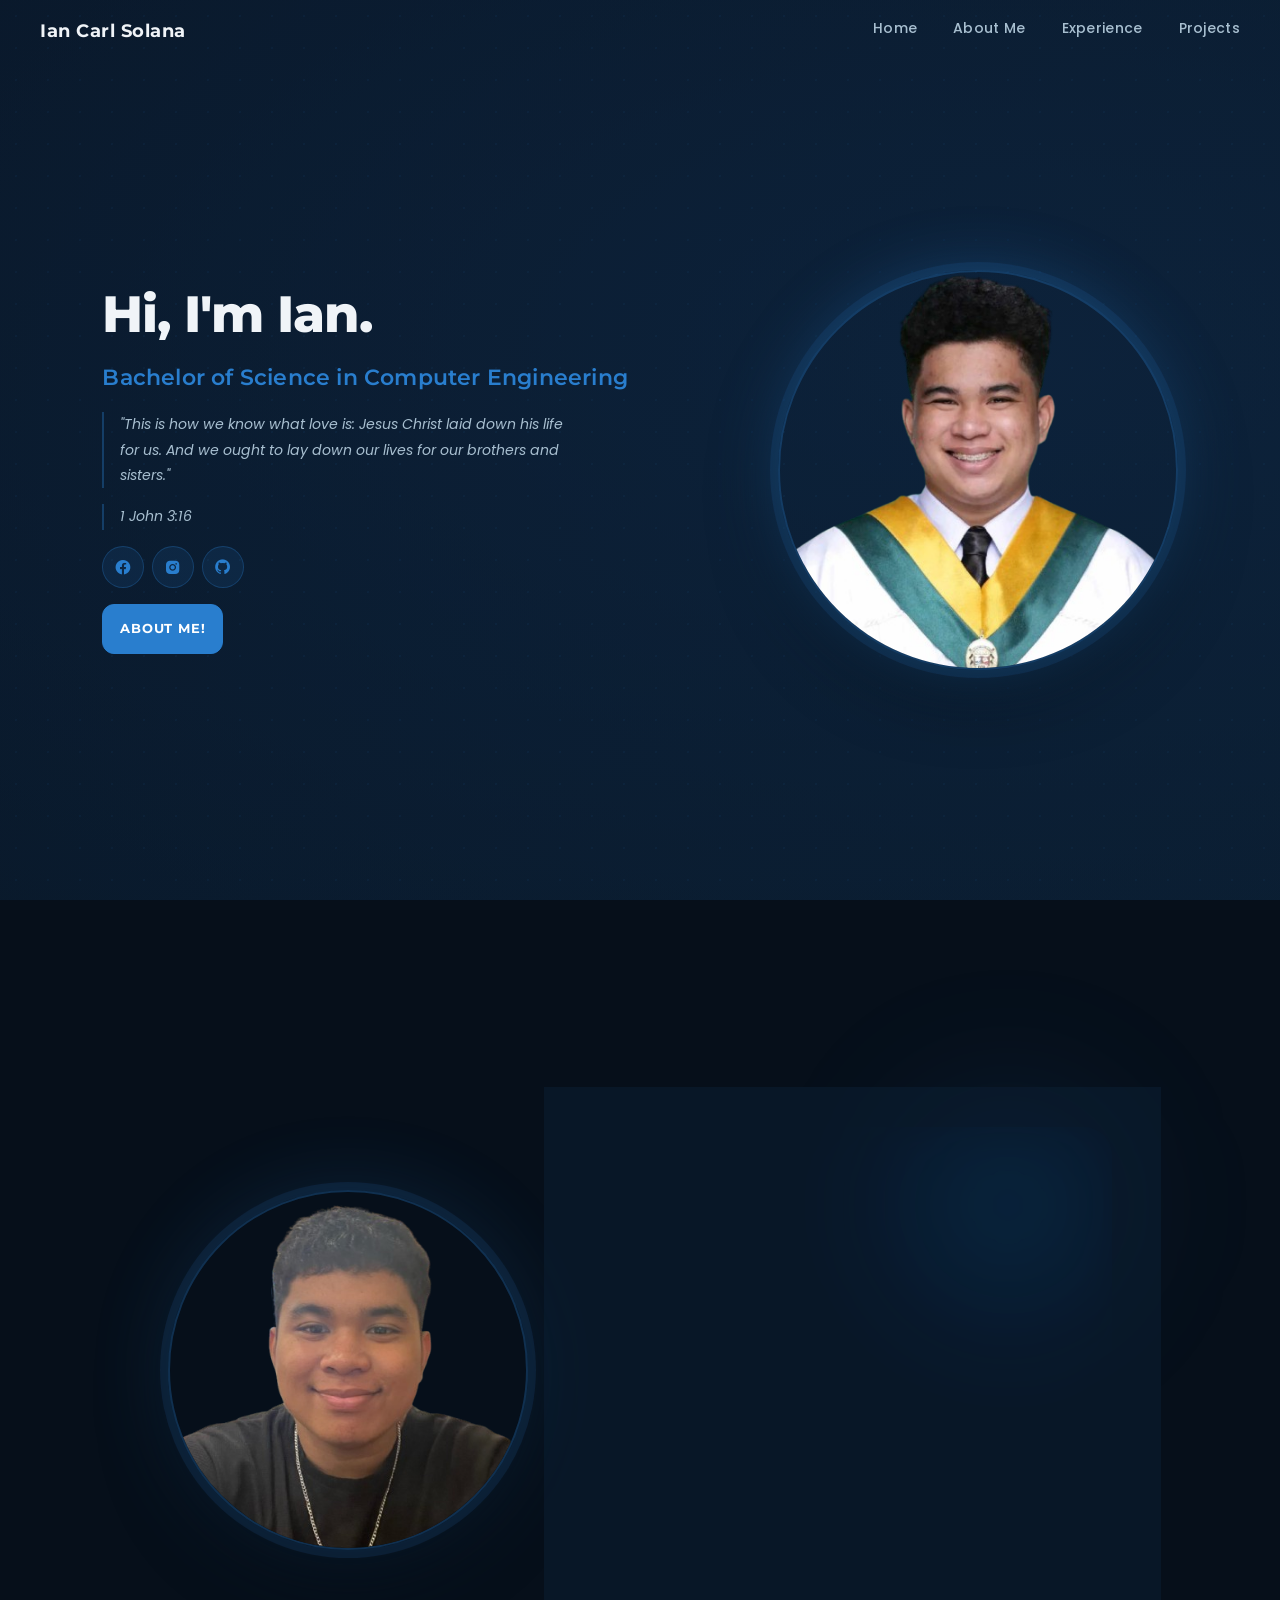
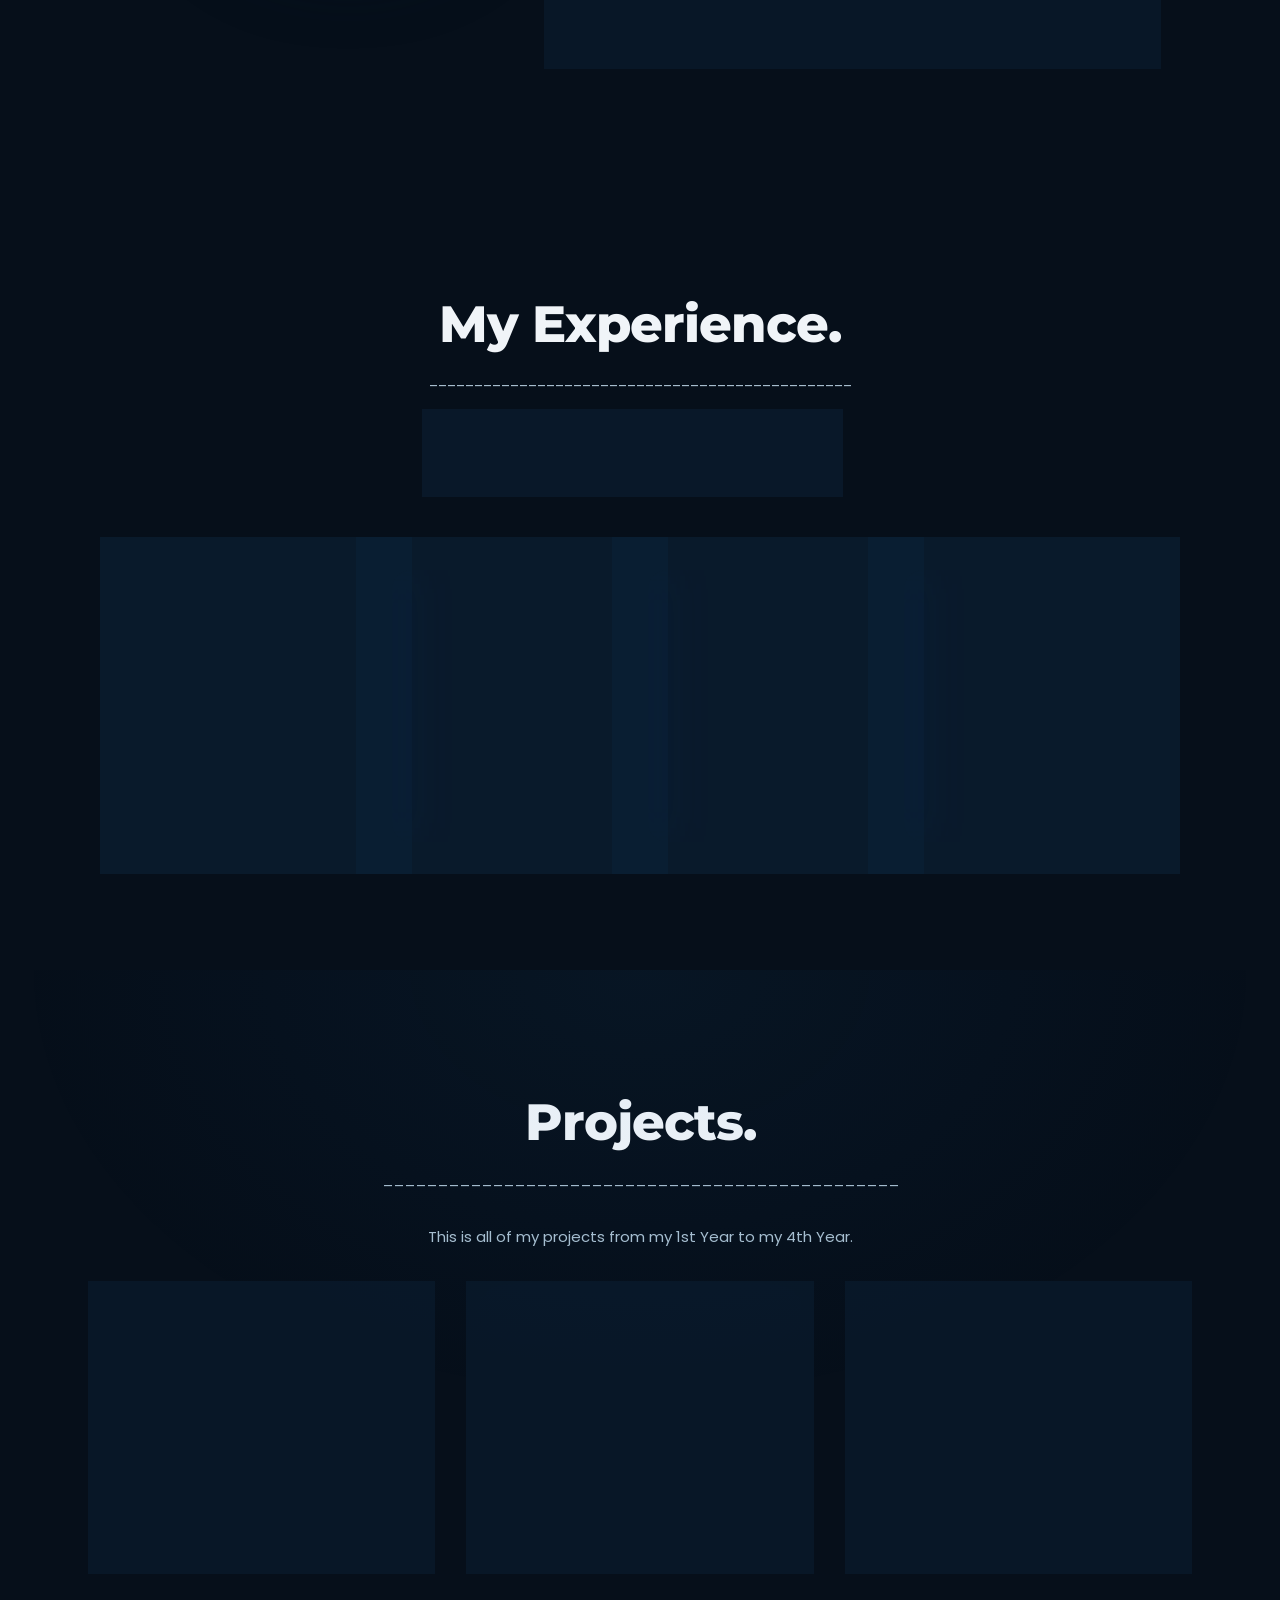
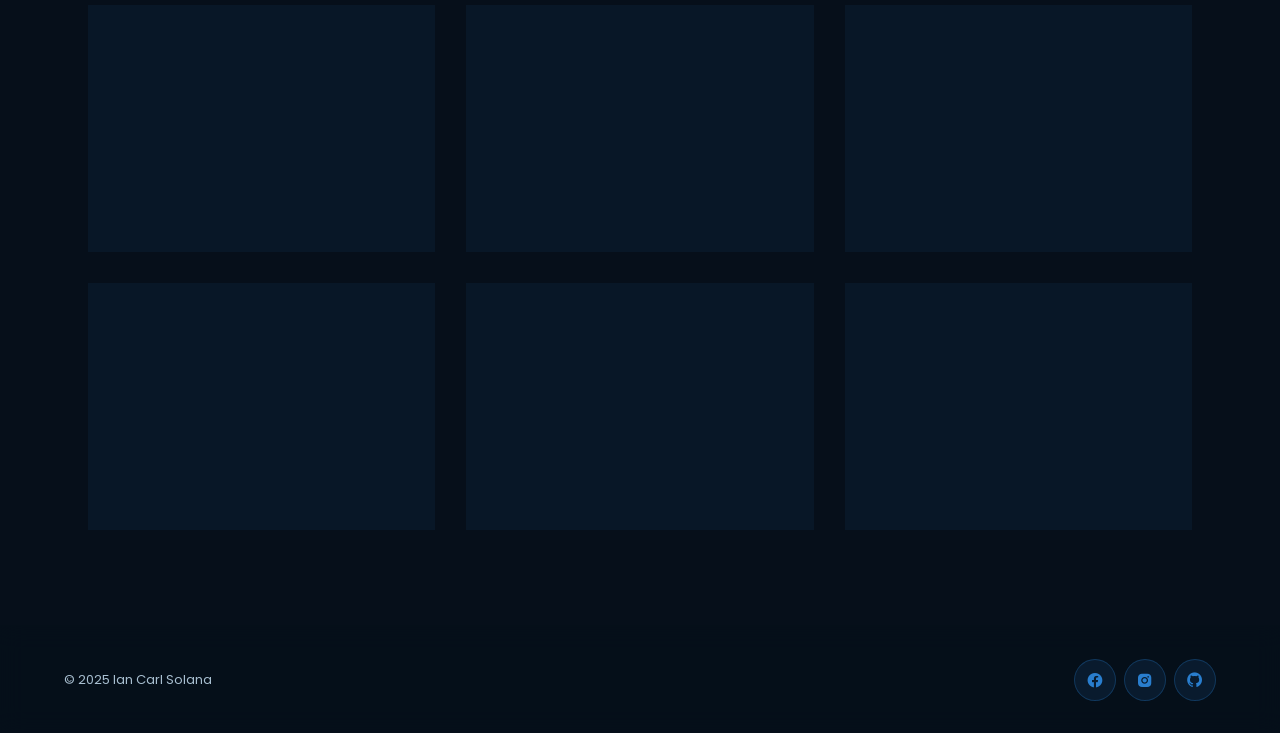
==== commit 4ed9b5b3: "Update Main.html" ====
--- a/Main.html
+++ b/Main.html
@@ -4,7 +4,7 @@
     <meta charset="UTF-8">
     <meta http-equiv="X-UA-Compatible" content="IE=edge" />
     <meta name="viewport" content="width=device-width, initial-scale=1.0" />
-    <title>Ian Carl Solana Portfolio</title>
+    <title>SOLYOURSOLUTION</title>
 
     <!-- CSS -->
     <link rel="stylesheet" href="Main.css" />
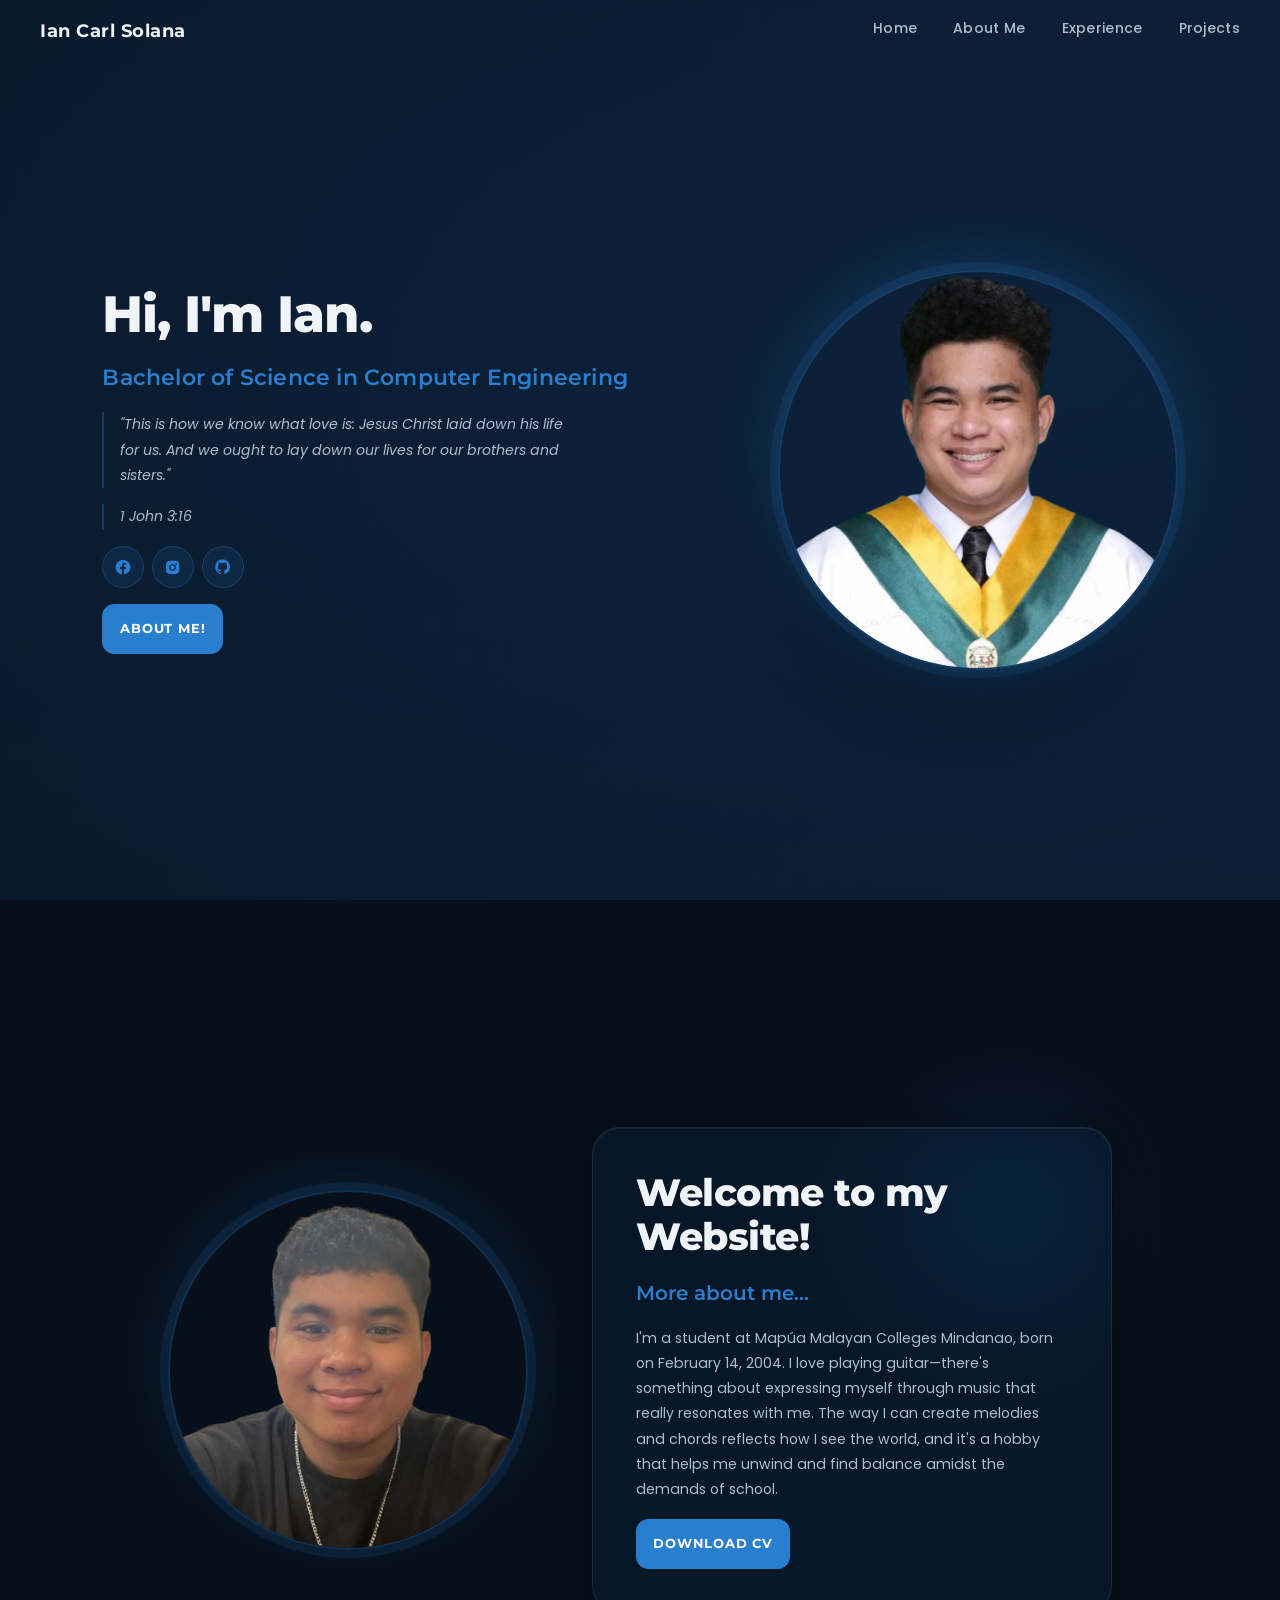
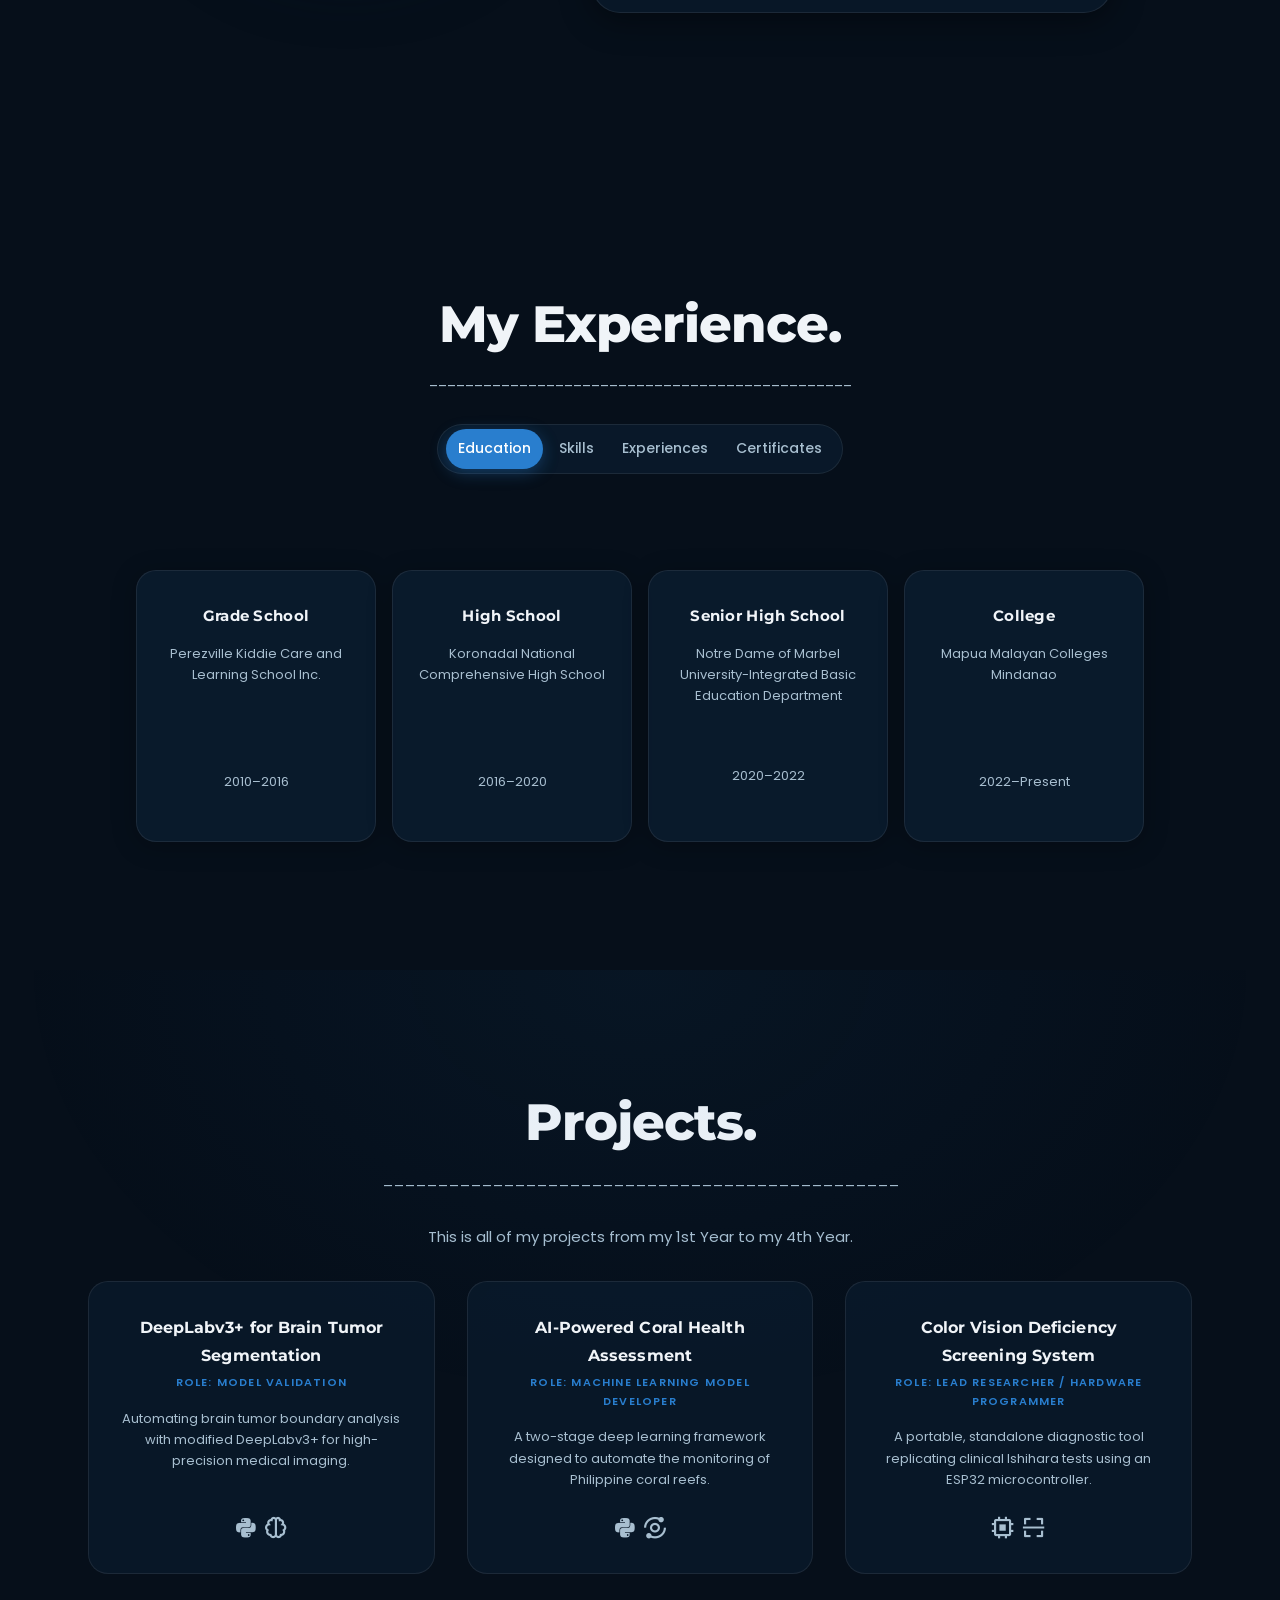
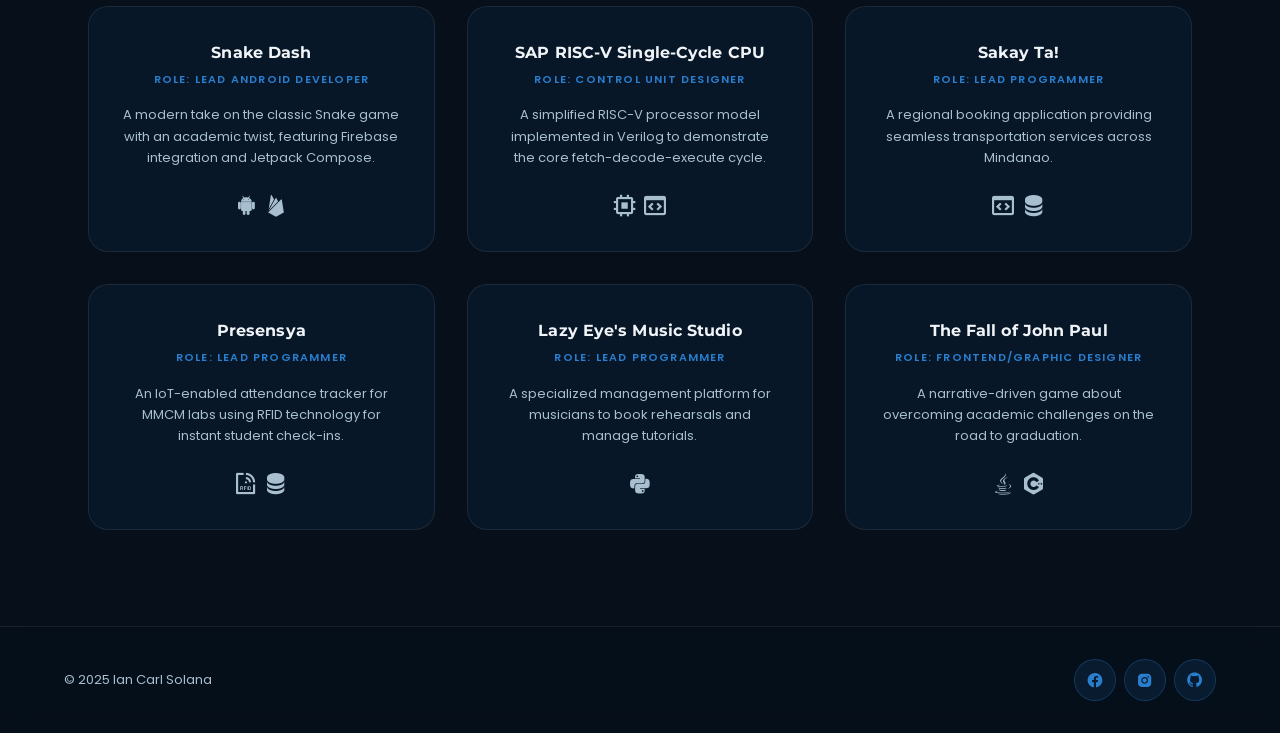
==== commit ce169ff5: "Logo" ====
--- a/Main.html
+++ b/Main.html
@@ -5,7 +5,8 @@
     <meta http-equiv="X-UA-Compatible" content="IE=edge" />
     <meta name="viewport" content="width=device-width, initial-scale=1.0" />
     <title>SOLYOURSOLUTION</title>
-
+    <link rel="icon" type="image/x-icon" href="images/icon.ico">
+    
     <!-- CSS -->
     <link rel="stylesheet" href="Main.css" />
     <link rel="stylesheet" href="mediaqueries.css" />
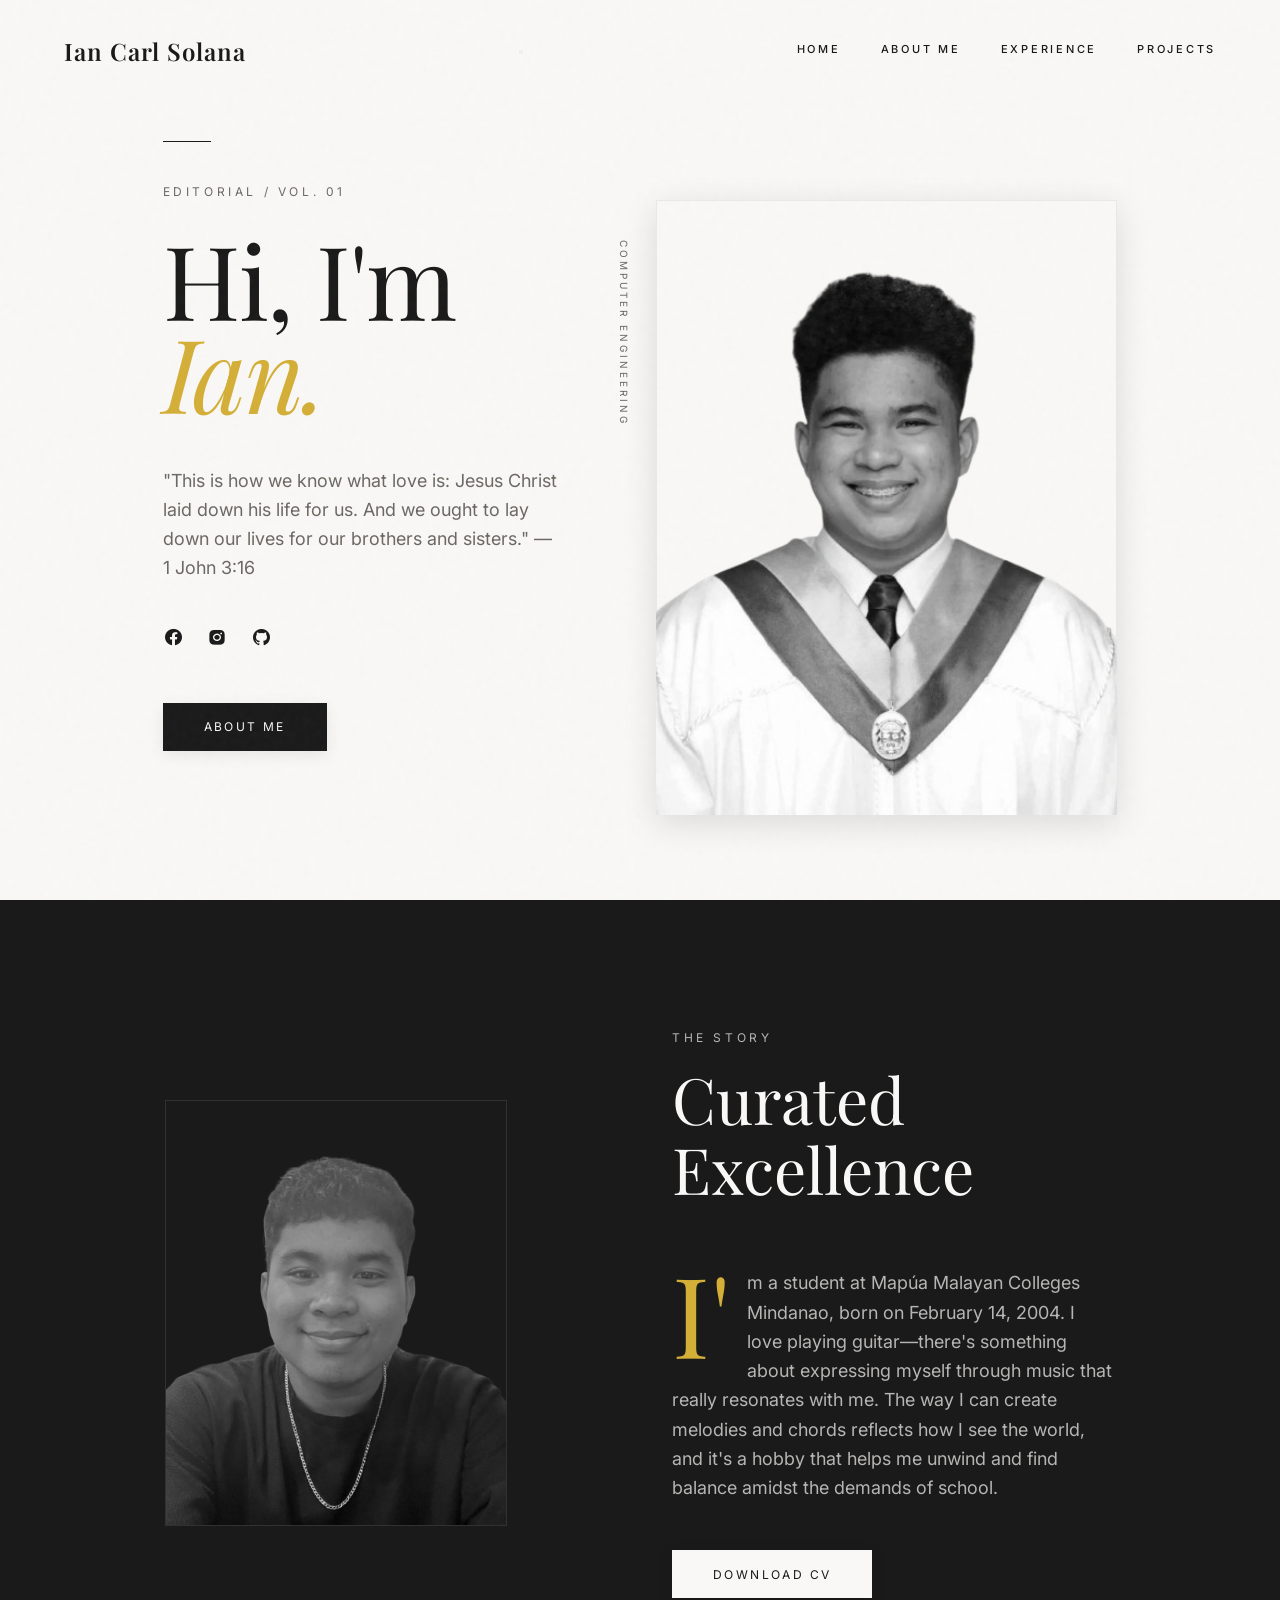
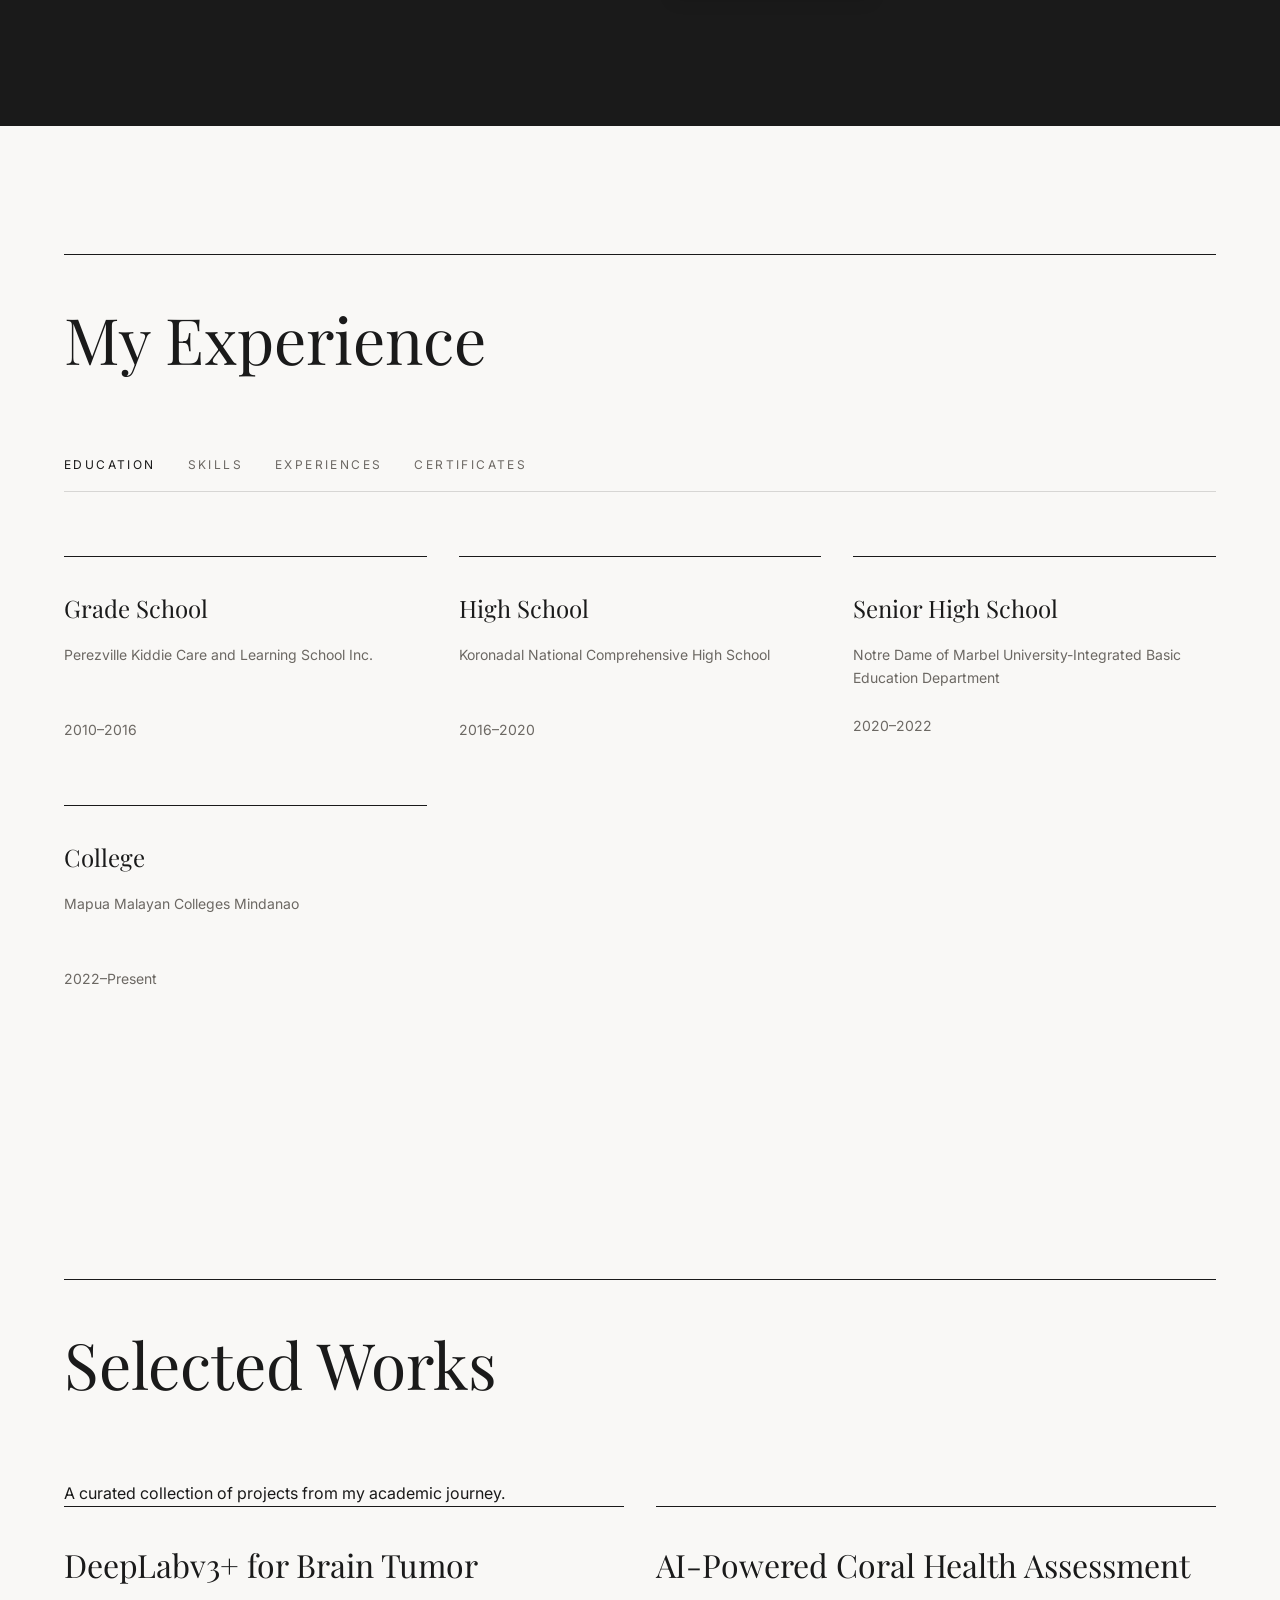
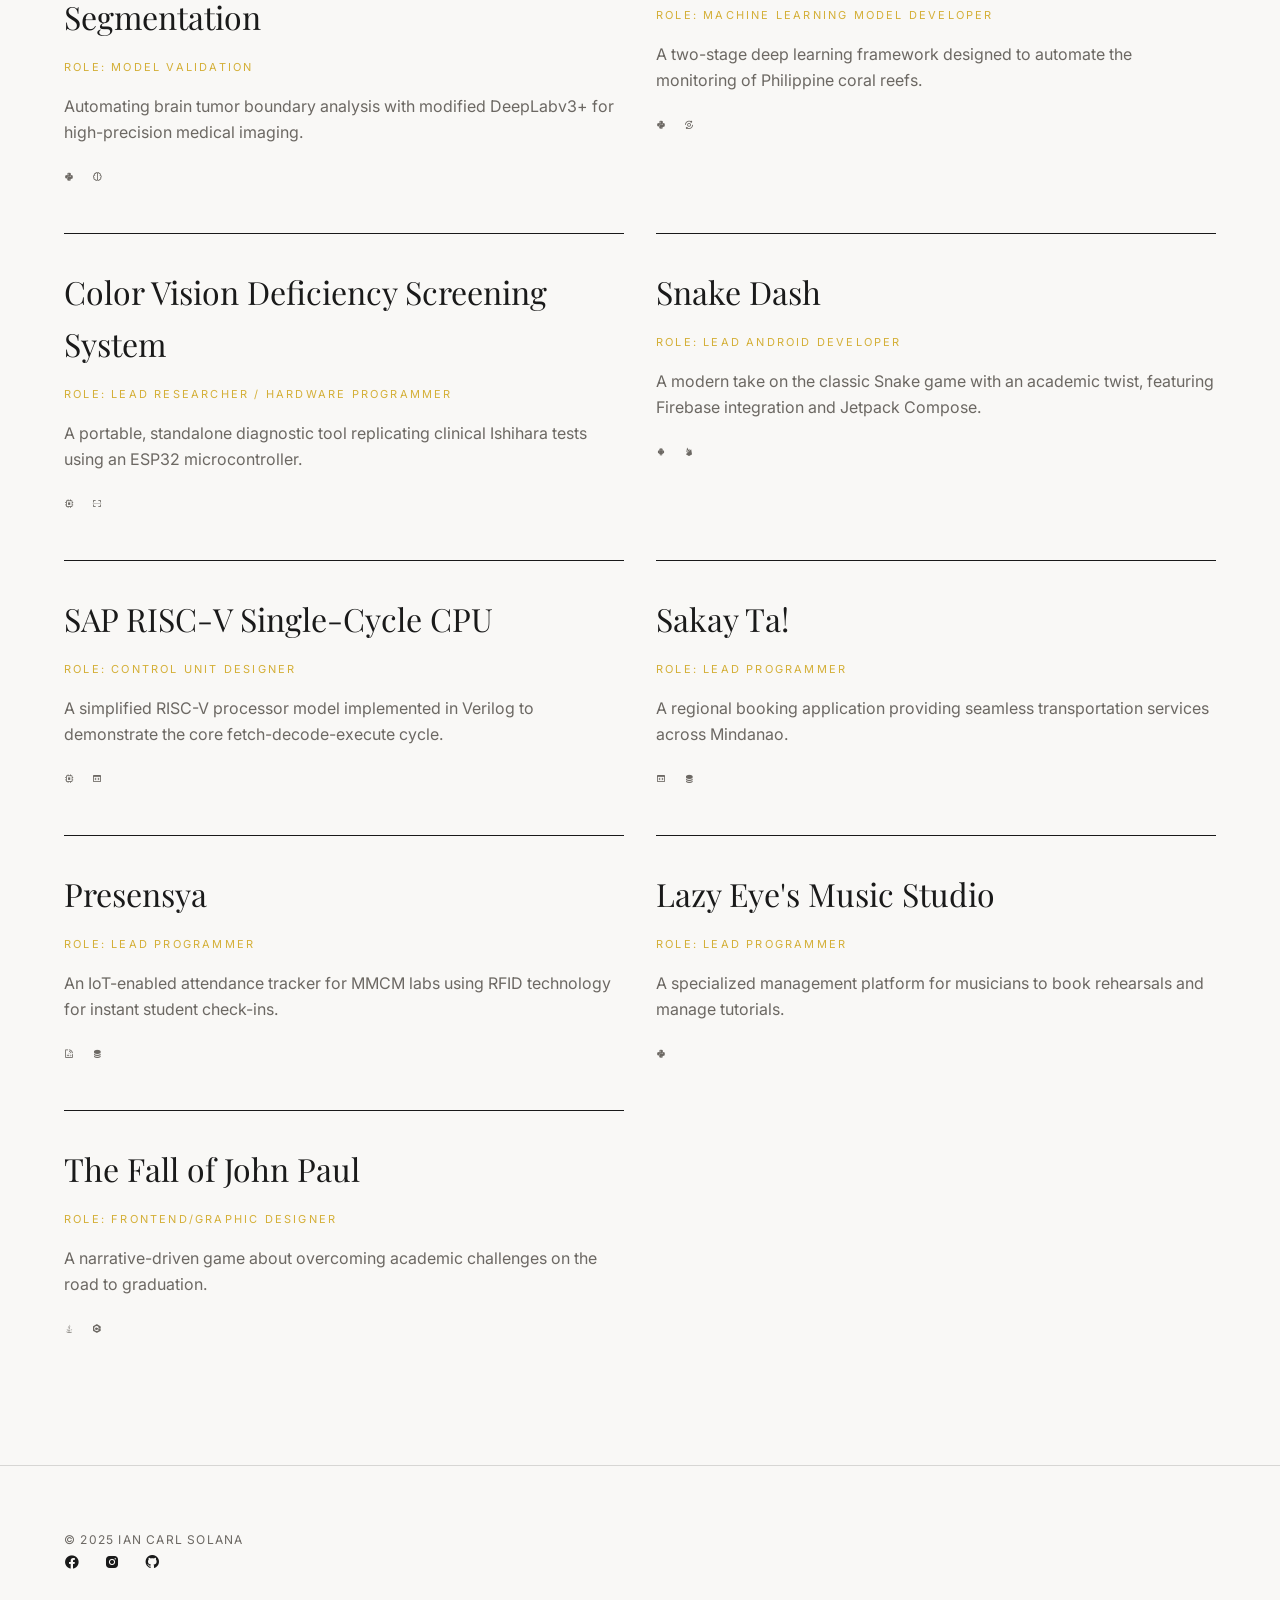
==== commit a88f175c: "mew" ====
--- a/Main.html
+++ b/Main.html
@@ -10,12 +10,21 @@
     <!-- CSS -->
     <link rel="stylesheet" href="Main.css" />
     <link rel="stylesheet" href="mediaqueries.css" />
-    <link rel="stylesheet" href="https://fonts.googleapis.com/css2?family=Montserrat:wght@400;700&display=swap" />
+    <link rel="preconnect" href="https://fonts.googleapis.com">
+    <link rel="preconnect" href="https://fonts.gstatic.com" crossorigin>
+    <link href="https://fonts.googleapis.com/css2?family=Inter:wght@300;400;500&family=Playfair+Display:ital,wght@0,300;0,400;0,600;0,700;1,400;1,600&display=swap" rel="stylesheet">
     <link rel="stylesheet" href="https://cdnjs.cloudflare.com/ajax/libs/font-awesome/6.0.0-beta3/css/all.min.css" />
     <link href='https://unpkg.com/boxicons@2.1.4/css/boxicons.min.css' rel='stylesheet'>
 </head>
 
 <body>
+    <div class="noise-overlay"></div>
+    <div class="gridlines">
+        <div class="gridline"></div>
+        <div class="gridline"></div>
+        <div class="gridline"></div>
+        <div class="gridline"></div>
+    </div>
     <!-- ===================== HEADER ===================== -->
     <header class="header animate-header">
         <a href="#" class="logo">Ian Carl Solana</a>
@@ -41,61 +50,61 @@
 
     <!-- ===================== HOME SECTION ===================== -->
     <section id="home" class="home animate-section">
-
-        <!-- LEFT: text content -->
-        <div class="home-content">
-            <h1>Hi, I'm Ian.</h1>
-            <h3>Bachelor of Science in Computer Engineering</h3>
-            <p>"This is how we know what love is: Jesus Christ laid down his life for us. And we ought to lay down our lives for our brothers and sisters."</p>
-            <p>1 John 3:16</p>
-            <div class="home-sci">
-                <a href="https://web.facebook.com/ian.solana.35" target="_blank" aria-label="Facebook"><i class='bx bxl-facebook-circle'></i></a>
-                <a href="https://www.instagram.com/solyoursolution/" target="_blank" aria-label="Instagram"><i class='bx bxl-instagram-alt'></i></a>
-                <a href="https://github.com/Edge-html" target="_blank" aria-label="GitHub"><i class='bx bxl-github'></i></a>
+        <div class="home-container">
+            <div class="home-content">
+                <div class="decorative-line"></div>
+                <h3>Editorial / Vol. 01</h3>
+                <h1>Hi, I'm <span class="italic">Ian.</span></h1>
+                <p>"This is how we know what love is: Jesus Christ laid down his life for us. And we ought to lay down our lives for our brothers and sisters." — 1 John 3:16</p>
+                <div class="home-sci">
+                    <a href="https://web.facebook.com/ian.solana.35" target="_blank" aria-label="Facebook"><i class='bx bxl-facebook-circle'></i></a>
+                    <a href="https://www.instagram.com/solyoursolution/" target="_blank" aria-label="Instagram"><i class='bx bxl-instagram-alt'></i></a>
+                    <a href="https://github.com/Edge-html" target="_blank" aria-label="GitHub"><i class='bx bxl-github'></i></a>
+                </div>
+                <div class="btn-box">
+                    <a href="#about" class="btn-primary">
+                        <span class="btn-text">About Me</span>
+                        <span class="btn-overlay"></span>
+                    </a>
+                </div>
             </div>
-            <div class="btn-box">
-                <a href="#about">About Me!</a>
-            </div>
-        </div>
-
-        <!-- RIGHT: profile image in a responsive wrapper -->
-        <div class="home-img-wrapper">
-            <img src="images/pic.png" alt="Ian Carl Solana profile photo" class="home-img">
-        </div>
-
-        <!-- Banana Cat Easter Egg -->
-        <div class="banana-cat-track">
-            <img src="images/banana-cat.gif" alt="Banana Cat" class="banana-cat">
-        </div>
-    </section>
-
-
-    <!-- ===================== ABOUT SECTION ===================== -->
-    <section id="about" class="about animate-section">
-        <div class="glow-blob"></div>
-
-        <!-- LEFT: about image -->
-        <div class="about-img-wrapper">
-            <img src="images/isa.png" alt="Ian Solana profile" class="about-img">
-        </div>
-
-        <!-- RIGHT: glass card content -->
-        <div class="about-content">
-            <h1>Welcome to my Website!</h1>
-            <h3>More about me...</h3>
-            <p>I'm a student at Mapúa Malayan Colleges Mindanao, born on February 14, 2004. I love playing guitar—there's something about expressing myself through music that really resonates with me. The way I can create melodies and chords reflects how I see the world, and it's a hobby that helps me unwind and find balance amidst the demands of school.</p>
-            <div class="btn-box">
-                <a href="assets/Ian_Carl_Solana_Resume.pdf" download="Ian_Carl_Solana_Resume">Download CV</a>
+
+            <div class="home-img-wrapper">
+                <div class="vertical-text">Computer Engineering</div>
+                <img src="images/pic.png" alt="Ian Carl Solana profile photo" class="home-img">
             </div>
         </div>
     </section>
 
 
+    <!-- ===================== ABOUT SECTION ===================== -->
+    <section id="about" class="about animate-section">
+        <div class="about-container">
+            <div class="about-img-wrapper">
+                <img src="images/isa.png" alt="Ian Solana profile" class="about-img">
+            </div>
+
+            <div class="about-content">
+                <h3>The Story</h3>
+                <h1>Curated <span class="italic">Excellence</span></h1>
+                <p class="drop-cap">I'm a student at Mapúa Malayan Colleges Mindanao, born on February 14, 2004. I love playing guitar—there's something about expressing myself through music that really resonates with me. The way I can create melodies and chords reflects how I see the world, and it's a hobby that helps me unwind and find balance amidst the demands of school.</p>
+                <div class="btn-box">
+                    <a href="assets/Ian_Carl_Solana_Resume.pdf" download="Ian_Carl_Solana_Resume" class="btn-primary">
+                        <span class="btn-text">Download CV</span>
+                        <span class="btn-overlay"></span>
+                    </a>
+                </div>
+            </div>
+        </div>
+    </section>
+
+
     <!-- ===================== EXPERIENCE SECTION ===================== -->
     <section id="projects" class="experience animate-section">
         <div class="experience-content">
-            <h1>My Experience.</h1>
-            <p>_______________________________________________</p>
+            <div class="section-header">
+                <h1>My <span class="italic">Experience</span></h1>
+            </div>
 
             <nav class="nav-experience" aria-label="Experience tabs">
                 <a href="#education"   id="education-link">Education</a>
@@ -135,69 +144,201 @@
             </section>
 
             <!-- SKILLS -->
+            <!-- SKILLS -->
             <section id="skills" class="section" style="display: none;">
-                <div class="skills-container" id="skills-container">
-                    <div class="skills-box">
-                        <i class='bx bx-code-alt' style="font-size: 2.5rem; color: rgb(41, 126, 206);"></i>
-                        <h2>Languages</h2>
-                        <div class="badges">
-                            <span class="badge"><i class='bx bxl-c-plus-plus'></i> C++</span>
-                            <span class="badge"><i class='bx bx-code'></i> C</span>
-                            <span class="badge"><i class='bx bxs-file-js'></i> C#</span>
-                            <span class="badge"><i class='bx bxl-python'></i> Python</span>
-                            <span class="badge"><i class='bx bxl-javascript'></i> JavaScript</span>
-                            <span class="badge"><i class='bx bxl-java'></i> Java</span>
-                        </div>
-                    </div>
-                    <div class="skills-box">
-                        <i class='bx bx-brain' style="font-size: 2.5rem; color: rgb(41, 126, 206);"></i>
-                        <h2>AI &amp; ML</h2>
-                        <div class="badges">
-                            <span class="badge"><i class='bx bx-analyse'></i> Deep Learning</span>
-                            <span class="badge"><i class='bx bx-scan'></i> Computer Vision</span>
-                            <span class="badge"><i class='bx bx-network-chart'></i> Neural Networks</span>
-                            <span class="badge"><i class='bx bxs-file-json'></i> Boundary Analysis</span>
-                        </div>
-                    </div>
-                    <div class="skills-box">
-                        <i class='bx bx-transfer-alt' style="font-size: 2.5rem; color: rgb(41, 126, 206);"></i>
-                        <h2>Data Networking</h2>
-                        <div class="badges">
-                            <span class="badge"><i class='bx bx-shield-quarter'></i> Cisco Networking</span>
-                            <span class="badge"><i class='bx bx-broadcast'></i> Huawei eNSP</span>
-                            <span class="badge"><i class='bx bx-wifi'></i> IoT Connectivity</span>
-                            <span class="badge"><i class='bx bx-git-branch'></i> Routing &amp; Switching</span>
-                        </div>
-                    </div>
-                    <div class="skills-box">
-                        <i class='bx bx-chip' style="font-size: 2.5rem; color: rgb(41, 126, 206);"></i>
-                        <h2>IC Design</h2>
-                        <div class="badges">
-                            <span class="badge"><i class='bx bx-bolt-circle'></i> KiCad</span>
-                            <span class="badge"><i class='bx bx-microchip'></i> RISC-V</span>
-                            <span class="badge"><i class='bx bx-bracket'></i> Control Units</span>
-                        </div>
-                    </div>
-                    <div class="skills-box">
-                        <i class='bx bx-data' style="font-size: 2.5rem; color: rgb(41, 126, 206);"></i>
-                        <h2>Database</h2>
-                        <div class="badges">
-                            <span class="badge"><i class='bx bxs-data'></i> MySQL</span>
-                            <span class="badge"><i class='bx bx-server'></i> phpMyAdmin</span>
-                            <span class="badge"><i class='bx bx-file-blank'></i> SQLite</span>
-                        </div>
-                    </div>
-                    <div class="skills-box">
-                        <i class='bx bx-task' style="font-size: 2.5rem; color: rgb(41, 126, 206);"></i>
-                        <h2>Productivity</h2>
-                        <div class="badges">
-                            <span class="badge"><i class='bx bxs-file-doc'></i> MS Word</span>
-                            <span class="badge"><i class='bx bxs-file-export'></i> MS Excel</span>
-                            <span class="badge"><i class='bx bxs-slideshow'></i> MS PowerPoint</span>
-                            <span class="badge"><i class='bx bxl-github'></i> GitHub</span>
-                        </div>
-                    </div>
-                </div>
+            <div class="slider-track-wrapper">
+                <div class="slider-track" id="sliderTrack">
+
+                <!-- === ORIGINAL SET === -->
+                <div class="slider-icon-wrap">
+                    <i class='bx bxl-python'></i>
+                    <span class="slider-tooltip">Python</span>
+                </div>
+                <div class="slider-icon-wrap">
+                    <i class='bx bxl-c-plus-plus'></i>
+                    <span class="slider-tooltip">C++</span>
+                </div>
+                <div class="slider-icon-wrap">
+                    <i class='bx bxl-javascript'></i>
+                    <span class="slider-tooltip">JavaScript</span>
+                </div>
+                <div class="slider-icon-wrap">
+                    <i class='bx bxl-java'></i>
+                    <span class="slider-tooltip">Java</span>
+                </div>
+                <div class="slider-icon-wrap">
+                    <i class='bx bx-code'></i>
+                    <span class="slider-tooltip">C</span>
+                </div>
+                <div class="slider-icon-wrap">
+                    <i class='bx bxs-file-js'></i>
+                    <span class="slider-tooltip">C#</span>
+                </div>
+                <div class="slider-icon-wrap">
+                    <i class='bx bx-brain'></i>
+                    <span class="slider-tooltip">Deep Learning</span>
+                </div>
+                <div class="slider-icon-wrap">
+                    <i class='bx bx-scan'></i>
+                    <span class="slider-tooltip">Computer Vision</span>
+                </div>
+                <div class="slider-icon-wrap">
+                    <i class='bx bx-network-chart'></i>
+                    <span class="slider-tooltip">Neural Networks</span>
+                </div>
+                <div class="slider-icon-wrap">
+                    <i class='bx bx-shield-quarter'></i>
+                    <span class="slider-tooltip">Cisco Networking</span>
+                </div>
+                <div class="slider-icon-wrap">
+                    <i class='bx bx-broadcast'></i>
+                    <span class="slider-tooltip">Huawei eNSP</span>
+                </div>
+                <div class="slider-icon-wrap">
+                    <i class='bx bx-wifi'></i>
+                    <span class="slider-tooltip">IoT Connectivity</span>
+                </div>
+                <div class="slider-icon-wrap">
+                    <i class='bx bx-git-branch'></i>
+                    <span class="slider-tooltip">Routing & Switching</span>
+                </div>
+                <div class="slider-icon-wrap">
+                    <i class='bx bx-bolt-circle'></i>
+                    <span class="slider-tooltip">KiCad</span>
+                </div>
+                <div class="slider-icon-wrap">
+                    <i class='bx bx-microchip'></i>
+                    <span class="slider-tooltip">RISC-V</span>
+                </div>
+                <div class="slider-icon-wrap">
+                    <i class='bx bxs-data'></i>
+                    <span class="slider-tooltip">MySQL</span>
+                </div>
+                <div class="slider-icon-wrap">
+                    <i class='bx bx-server'></i>
+                    <span class="slider-tooltip">phpMyAdmin</span>
+                </div>
+                <div class="slider-icon-wrap">
+                    <i class='bx bx-file-blank'></i>
+                    <span class="slider-tooltip">SQLite</span>
+                </div>
+                <div class="slider-icon-wrap">
+                    <i class='bx bxl-github'></i>
+                    <span class="slider-tooltip">GitHub</span>
+                </div>
+                <div class="slider-icon-wrap">
+                    <i class='bx bxs-slideshow'></i>
+                    <span class="slider-tooltip">PowerPoint</span>
+                </div>
+                <div class="slider-icon-wrap">
+                    <i class='bx bxs-file-export'></i>
+                    <span class="slider-tooltip">Excel</span>
+                </div>
+                <div class="slider-icon-wrap">
+                    <i class='bx bxl-android'></i>
+                    <span class="slider-tooltip">Android</span>
+                </div>
+                <div class="slider-icon-wrap">
+                    <i class='bx bxl-firebase'></i>
+                    <span class="slider-tooltip">Firebase</span>
+                </div>
+
+                <!-- === DUPLICATE SET (seamless loop) === -->
+                <div class="slider-icon-wrap" aria-hidden="true">
+                    <i class='bx bxl-python'></i>
+                    <span class="slider-tooltip">Python</span>
+                </div>
+                <div class="slider-icon-wrap" aria-hidden="true">
+                    <i class='bx bxl-c-plus-plus'></i>
+                    <span class="slider-tooltip">C++</span>
+                </div>
+                <div class="slider-icon-wrap" aria-hidden="true">
+                    <i class='bx bxl-javascript'></i>
+                    <span class="slider-tooltip">JavaScript</span>
+                </div>
+                <div class="slider-icon-wrap" aria-hidden="true">
+                    <i class='bx bxl-java'></i>
+                    <span class="slider-tooltip">Java</span>
+                </div>
+                <div class="slider-icon-wrap" aria-hidden="true">
+                    <i class='bx bx-code'></i>
+                    <span class="slider-tooltip">C</span>
+                </div>
+                <div class="slider-icon-wrap" aria-hidden="true">
+                    <i class='bx bxs-file-js'></i>
+                    <span class="slider-tooltip">C#</span>
+                </div>
+                <div class="slider-icon-wrap" aria-hidden="true">
+                    <i class='bx bx-brain'></i>
+                    <span class="slider-tooltip">Deep Learning</span>
+                </div>
+                <div class="slider-icon-wrap" aria-hidden="true">
+                    <i class='bx bx-scan'></i>
+                    <span class="slider-tooltip">Computer Vision</span>
+                </div>
+                <div class="slider-icon-wrap" aria-hidden="true">
+                    <i class='bx bx-network-chart'></i>
+                    <span class="slider-tooltip">Neural Networks</span>
+                </div>
+                <div class="slider-icon-wrap" aria-hidden="true">
+                    <i class='bx bx-shield-quarter'></i>
+                    <span class="slider-tooltip">Cisco Networking</span>
+                </div>
+                <div class="slider-icon-wrap" aria-hidden="true">
+                    <i class='bx bx-broadcast'></i>
+                    <span class="slider-tooltip">Huawei eNSP</span>
+                </div>
+                <div class="slider-icon-wrap" aria-hidden="true">
+                    <i class='bx bx-wifi'></i>
+                    <span class="slider-tooltip">IoT Connectivity</span>
+                </div>
+                <div class="slider-icon-wrap" aria-hidden="true">
+                    <i class='bx bx-git-branch'></i>
+                    <span class="slider-tooltip">Routing & Switching</span>
+                </div>
+                <div class="slider-icon-wrap" aria-hidden="true">
+                    <i class='bx bx-bolt-circle'></i>
+                    <span class="slider-tooltip">KiCad</span>
+                </div>
+                <div class="slider-icon-wrap" aria-hidden="true">
+                    <i class='bx bx-microchip'></i>
+                    <span class="slider-tooltip">RISC-V</span>
+                </div>
+                <div class="slider-icon-wrap" aria-hidden="true">
+                    <i class='bx bxs-data'></i>
+                    <span class="slider-tooltip">MySQL</span>
+                </div>
+                <div class="slider-icon-wrap" aria-hidden="true">
+                    <i class='bx bx-server'></i>
+                    <span class="slider-tooltip">phpMyAdmin</span>
+                </div>
+                <div class="slider-icon-wrap" aria-hidden="true">
+                    <i class='bx bx-file-blank'></i>
+                    <span class="slider-tooltip">SQLite</span>
+                </div>
+                <div class="slider-icon-wrap" aria-hidden="true">
+                    <i class='bx bxl-github'></i>
+                    <span class="slider-tooltip">GitHub</span>
+                </div>
+                <div class="slider-icon-wrap" aria-hidden="true">
+                    <i class='bx bxs-slideshow'></i>
+                    <span class="slider-tooltip">PowerPoint</span>
+                </div>
+                <div class="slider-icon-wrap" aria-hidden="true">
+                    <i class='bx bxs-file-export'></i>
+                    <span class="slider-tooltip">Excel</span>
+                </div>
+                <div class="slider-icon-wrap" aria-hidden="true">
+                    <i class='bx bxl-android'></i>
+                    <span class="slider-tooltip">Android</span>
+                </div>
+                <div class="slider-icon-wrap" aria-hidden="true">
+                    <i class='bx bxl-firebase'></i>
+                    <span class="slider-tooltip">Firebase</span>
+                </div>
+
+                </div><!-- /.slider-track -->
+            </div><!-- /.slider-track-wrapper -->
             </section>
 
             <!-- WORK / EXPERIENCES -->
@@ -409,9 +550,10 @@
     <!-- ===================== PROJECTS SECTION ===================== -->
     <section id="project" class="projects animate-section">
         <div class="projects-content">
-            <h1>Projects.</h1>
-            <p>_______________________________________________</p>
-            <p>This is all of my projects from my 1st Year to my 4th Year.</p>
+            <div class="section-header">
+                <h1>Selected <span class="italic">Works</span></h1>
+            </div>
+            <p>A curated collection of projects from my academic journey.</p>
 
             <div class="project-boxes">
 
--- a/Main.css
+++ b/Main.css
@@ -1,1406 +1,704 @@
-/* ============================================================
-   PORTFOLIO — REFACTORED UI/UX (Fully Responsive)
-   ============================================================ */
-
-/* --- GOOGLE FONTS IMPORT --- */
-@import url('https://fonts.googleapis.com/css2?family=Montserrat:wght@300;400;600;700;800;900&family=Poppins:wght@300;400;500;600&display=swap');
-
-/* --- DESIGN TOKENS --- */
-:root {
-  --space-xs:   4px;
-  --space-sm:   8px;
-  --space-md:   16px;
-  --space-lg:   32px;
-  --space-xl:   64px;
-  --space-2xl:  96px;
-
-  --color-bg-deep:       #060f1a;
-  --color-bg-mid:        #081b29;
-  --color-bg-surface:    #0d2238;
-  --color-bg-card:       rgba(13, 34, 56, 0.6);
-  --color-accent:        rgb(41, 126, 206);
-  --color-accent-bright: rgb(70, 160, 245);
-  --color-accent-glow:   rgba(41, 126, 206, 0.35);
-  --color-accent-subtle: rgba(41, 126, 206, 0.12);
-  --color-text-primary:  #f0f4f8;
-  --color-text-secondary:#a8bfd0;
-  --color-border-glass:  rgba(255, 255, 255, 0.08);
-  --color-border-accent: rgba(41, 126, 206, 0.3);
-
-  --font-display: 'Montserrat', sans-serif;
-  --font-body:    'Poppins', sans-serif;
-
-  --radius-sm:  6px;
-  --radius-md:  12px;
-  --radius-lg:  20px;
-  --radius-xl:  28px;
-
-  --transition-base:   0.3s cubic-bezier(0.4, 0, 0.2, 1);
-  --transition-slow:   0.6s cubic-bezier(0.4, 0, 0.2, 1);
-  --transition-spring: 0.4s cubic-bezier(0.34, 1.56, 0.64, 1);
-
-  /* Hero image size tokens — override at each breakpoint */
-  --hero-img-size: 400px;
-  --about-img-size: 360px;
-}
-
-/* ============================================================
-   RESET & BASE
-   ============================================================ */
-*, *::before, *::after {
-  margin: 0;
-  padding: 0;
-  box-sizing: border-box;
-}
-
-html {
-  scroll-behavior: smooth;
-}
-
-body {
-  background: var(--color-bg-deep);
-  color: var(--color-text-primary);
-  font-family: var(--font-body);
-  font-weight: 400;
-  line-height: 1.7;
-  overflow-x: hidden; /* prevent horizontal scroll */
-}
-
-img {
-  max-width: 100%;
-  height: auto;
-  display: block;
-}
-
-a, button, .btn-box a, .project-box, .skills-box, .badge, .navbar a {
-  transition: var(--transition-base);
-}
-
-/* ============================================================
-   ANIMATED BACKGROUND
-   ============================================================ */
-body::before {
-  content: '';
-  position: fixed;
-  inset: 0;
-  z-index: -1;
-  background:
-    radial-gradient(ellipse 80% 60% at 20% 10%, rgba(15, 40, 70, 0.7) 0%, transparent 70%),
-    radial-gradient(ellipse 60% 50% at 80% 80%, rgba(8, 27, 41, 0.9) 0%, transparent 70%),
-    linear-gradient(135deg, #060f1a 0%, #081b29 40%, #0a2035 70%, #060f1a 100%);
-  background-size: 400% 400%;
-  animation: atmosphericShift 25s ease infinite;
-}
-
-@keyframes atmosphericShift {
-  0%   { background-position: 0% 0%; }
-  33%  { background-position: 100% 30%; }
-  66%  { background-position: 20% 100%; }
-  100% { background-position: 0% 0%; }
-}
-
-/* ============================================================
-   HEADER & NAVIGATION
-   ============================================================ */
-.header {
-  position: fixed;
-  top: 0;
-  left: 0;
-  width: 100%;
-  padding: 16px 40px;
-  display: flex;
-  justify-content: space-between;
-  align-items: center;
-  z-index: 1000;
-  transition: var(--transition-slow);
-}
-
-.header.scrolled {
-  background: rgba(6, 15, 26, 0.85);
-  backdrop-filter: blur(20px) saturate(180%);
-  -webkit-backdrop-filter: blur(20px) saturate(180%);
-  border-bottom: 1px solid var(--color-border-glass);
-  box-shadow: 0 8px 32px rgba(0, 0, 0, 0.4);
-}
-
-.logo {
-  font-family: var(--font-display);
-  font-size: 18px;
-  font-weight: 700;
-  color: var(--color-text-primary);
-  text-decoration: none;
-  letter-spacing: 0.5px;
-  flex-shrink: 0;
-}
-
-.navbar {
-  display: flex;
-  align-items: center;
-  gap: 0;
-}
-
-.navbar a {
-  font-family: var(--font-body);
-  font-size: 14px;
-  font-weight: 500;
-  color: var(--color-text-secondary);
-  text-decoration: none;
-  margin-left: 36px;
-  letter-spacing: 0.3px;
-  position: relative;
-  padding-bottom: 4px;
-  white-space: nowrap;
-}
-
-.navbar a::after {
-  content: '';
-  position: absolute;
-  bottom: 0;
-  left: 0;
-  width: 0;
-  height: 1.5px;
-  background: var(--color-accent);
-  transition: width var(--transition-base);
-}
-
-.navbar a:hover,
-.navbar a.active {
-  color: var(--color-accent-bright);
-}
-
-.navbar a:hover::after,
-.navbar a.active::after {
-  width: 100%;
-}
-
-/* ============================================================
-   HOME SECTION — SPLIT-SCREEN FLEXBOX LAYOUT
-   ============================================================ */
-#home {
-  min-height: 100vh;
-  display: flex;
-  align-items: center;
-  justify-content: space-between;
-  padding: 80px clamp(24px, 8%, 120px) 40px;
-  gap: var(--space-lg);
-  position: relative;
-  overflow: hidden;
-}
-
-/* Subtle dot-grid texture overlay */
-#home::after {
-  content: '';
-  position: absolute;
-  inset: 0;
-  background-image: radial-gradient(circle, rgba(41, 126, 206, 0.06) 1px, transparent 1px);
-  background-size: 32px 32px;
-  pointer-events: none;
-  z-index: 0;
-}
-
-/* LEFT: text content */
-.home-content {
-  position: relative;
-  z-index: 2;
-  flex: 1 1 0;
-  min-width: 0; /* prevent flex overflow */
-  max-width: 560px;
-  display: flex;
-  flex-direction: column;
-  gap: var(--space-md);
-}
-
-/* RIGHT: image wrapper */
-.home-img-wrapper {
-  position: relative;
-  z-index: 2;
-  flex: 0 0 var(--hero-img-size);
-  width: var(--hero-img-size);
-  height: var(--hero-img-size);
-  display: flex;
-  align-items: center;
-  justify-content: center;
-}
-
-.home-img {
-  width: 100%;
-  height: 100%;
-  border-radius: 50%;
-  object-fit: cover;
-  border: 2px solid var(--color-border-accent);
-  box-shadow:
-    0 0 0 8px var(--color-accent-subtle),
-    0 0 60px var(--color-accent-glow),
-    0 24px 64px rgba(0, 0, 0, 0.5);
-  animation: heroFloat 8s ease-in-out infinite;
-  /* Remove old absolute positioning */
-  position: static;
-  top: auto;
-  left: auto;
-  transform: none;
-}
-
-@keyframes heroFloat {
-  0%, 100% { transform: translateY(0px); }
-  50%       { transform: translateY(-14px); }
-}
-
-.home-content h1 {
-  font-family: var(--font-display);
-  font-size: clamp(32px, 4vw, 64px);
-  font-weight: 800;
-  line-height: 1.1;
-  letter-spacing: -1px;
-  color: var(--color-text-primary);
-}
-
-.home-content h3 {
-  font-family: var(--font-display);
-  font-size: clamp(14px, 1.8vw, 22px);
-  font-weight: 600;
-  color: var(--color-accent);
-  letter-spacing: 0.2px;
-}
-
-.home-content p {
-  font-size: clamp(13px, 1.1vw, 15px);
-  color: var(--color-text-secondary);
-  max-width: 480px;
-  font-style: italic;
-  border-left: 2px solid var(--color-accent-glow);
-  padding-left: var(--space-md);
-  line-height: 1.8;
-}
-
-/* ============================================================
-   ABOUT SECTION — SPLIT-SCREEN FLEXBOX LAYOUT
-   ============================================================ */
-#about {
-  min-height: 100vh;
-  display: flex;
-  align-items: center;
-  justify-content: center;
-  gap: clamp(32px, 6%, 80px);
-  padding: 100px clamp(24px, 8%, 120px) 60px;
-  position: relative;
-  overflow: hidden;
-}
-
-/* LEFT: image */
-.about-img-wrapper {
-  flex: 0 0 var(--about-img-size);
-  width: var(--about-img-size);
-  height: var(--about-img-size);
-  display: flex;
-  align-items: center;
-  justify-content: center;
-}
-
-.about-img {
-  width: 100%;
-  height: 100%;
-  border-radius: 50%;
-  object-fit: cover;
-  border: 2px solid var(--color-border-accent);
-  box-shadow:
-    0 0 0 8px var(--color-accent-subtle),
-    0 0 80px rgba(41, 126, 206, 0.2),
-    0 24px 64px rgba(0, 0, 0, 0.5);
-  /* Remove old absolute positioning */
-  position: static;
-  top: auto;
-  right: auto;
-  left: auto;
-  transform: none;
-}
-
-/* RIGHT: glass card */
-.about-content {
-  position: relative;
-  z-index: 2;
-  flex: 1 1 0;
-  min-width: 0;
-  max-width: 520px;
-  background: rgba(13, 34, 56, 0.45);
-  backdrop-filter: blur(24px) saturate(160%);
-  -webkit-backdrop-filter: blur(24px) saturate(160%);
-  border: 1px solid var(--color-border-glass);
-  border-radius: var(--radius-xl);
-  padding: clamp(24px, 4%, 44px);
-  box-shadow:
-    0 8px 32px rgba(0, 0, 0, 0.4),
-    inset 0 1px 0 rgba(255, 255, 255, 0.06);
-  display: flex;
-  flex-direction: column;
-  gap: var(--space-md);
-}
-
-.about-content h1 {
-  font-family: var(--font-display);
-  font-size: clamp(24px, 3vw, 44px);
-  font-weight: 800;
-  letter-spacing: -0.5px;
-  line-height: 1.15;
-}
-
-.about-content h3 {
-  font-family: var(--font-display);
-  font-size: clamp(16px, 1.6vw, 20px);
-  font-weight: 600;
-  color: var(--color-accent);
-}
-
-.about-content p {
-  font-size: clamp(13px, 1.1vw, 15px);
-  color: var(--color-text-secondary);
-  line-height: 1.8;
-}
-
-/* Ambient glow blob */
-#about .glow-blob {
-  position: absolute;
-  width: 340px;
-  height: 340px;
-  background: radial-gradient(circle, rgba(41, 126, 206, 0.15) 0%, transparent 70%);
-  filter: blur(60px);
-  border-radius: 50%;
-  top: 15%;
-  right: 8%;
-  pointer-events: none;
-  z-index: 0;
-  animation: blobDrift 12s ease-in-out infinite;
-}
-
-@keyframes blobDrift {
-  0%, 100% { transform: translate(0, 0) scale(1); }
-  50%       { transform: translate(-30px, 20px) scale(1.1); }
-}
-
-/* ============================================================
-   BUTTONS
-   ============================================================ */
-.btn-box {
-  display: flex;
-  flex-wrap: wrap;
-  gap: var(--space-md);
-  width: auto;
-  max-width: 100%;
-  height: auto;
-}
-
-.btn-box a {
-  position: relative;
-  display: inline-flex;
-  justify-content: center;
-  align-items: center;
-  padding: 12px clamp(16px, 3%, 32px);
-  height: 50px;
-  background: var(--color-accent);
-  border: 1.5px solid var(--color-accent);
-  border-radius: var(--radius-md);
-  font-family: var(--font-display);
-  font-size: clamp(12px, 1vw, 14px);
-  font-weight: 700;
-  color: #fff;
-  text-decoration: none;
-  letter-spacing: 0.8px;
-  text-transform: uppercase;
-  overflow: hidden;
-  transition: var(--transition-spring);
-  white-space: nowrap;
-}
-
-.btn-box a::before {
-  content: '';
-  position: absolute;
-  inset: 0;
-  background: linear-gradient(135deg, rgba(255,255,255,0.15) 0%, transparent 60%);
-  opacity: 0;
-  transition: opacity var(--transition-base);
-}
-
-.btn-box a:hover {
-  transform: translateY(-3px);
-  box-shadow: 0 12px 32px var(--color-accent-glow), 0 4px 12px rgba(0,0,0,0.3);
-  background: var(--color-accent-bright);
-  border-color: var(--color-accent-bright);
-}
-
-.btn-box a:hover::before {
-  opacity: 1;
-}
-
-/* ============================================================
-   SOCIAL ICONS
-   ============================================================ */
-.home-sci,
-.footer-sci {
-  display: flex;
-  gap: var(--space-sm);
-  flex-wrap: wrap;
-}
-
-.home-sci a,
-.footer-sci a {
-  display: inline-flex;
-  justify-content: center;
-  align-items: center;
-  width: 42px;
-  height: 42px;
-  background: var(--color-accent-subtle);
-  border: 1px solid var(--color-border-accent);
-  border-radius: 50%;
-  font-size: 18px;
-  color: var(--color-accent);
-  text-decoration: none;
-  transition: var(--transition-spring);
-}
-
-.home-sci a:hover,
-.footer-sci a:hover {
-  background: var(--color-accent);
-  color: #fff;
-  border-color: var(--color-accent);
-  transform: translateY(-4px) scale(1.05);
-  box-shadow: 0 8px 24px var(--color-accent-glow);
-}
-
-/* ============================================================
-   EXPERIENCE SECTION
-   ============================================================ */
-#projects.experience {
-  background: transparent;
-  padding: var(--space-2xl) 0;
-}
-
-.experience-content {
-  text-align: center;
-  max-width: 1200px;
-  margin: 0 auto;
-  padding: 0 clamp(16px, 5%, 48px);
-}
-
-.experience-content h1,
-.projects-content h1 {
-  font-family: var(--font-display);
-  font-size: clamp(28px, 4vw, 56px);
-  font-weight: 800;
-  letter-spacing: -1px;
-  line-height: 1.1;
-}
-
-.experience-content h3 {
-  font-size: clamp(16px, 2vw, 22px);
-  font-weight: 600;
-  color: var(--color-accent);
-}
-
-.experience-content p {
-  font-size: 14px;
-  color: var(--color-text-secondary);
-  margin: var(--space-md) 0;
-}
-
-/* Tabbed nav */
-.nav-experience {
-  display: flex;
-  justify-content: center;
-  flex-wrap: wrap;
-  gap: var(--space-xs);
-  margin: var(--space-lg) auto;
-  background: rgba(13, 34, 56, 0.5);
-  backdrop-filter: blur(12px);
-  -webkit-backdrop-filter: blur(12px);
-  border: 1px solid var(--color-border-glass);
-  border-radius: 50px;
-  padding: var(--space-xs) var(--space-sm);
-  width: fit-content;
-  max-width: 100%;
-}
-
-.nav-experience a {
-  font-size: clamp(12px, 1.2vw, 14px);
-  font-weight: 500;
-  color: var(--color-text-secondary);
-  text-decoration: none;
-  padding: 8px clamp(12px, 2%, 20px);
-  border-radius: 50px;
-  transition: var(--transition-base);
-  white-space: nowrap;
-}
-
-.nav-experience a:hover,
-.nav-experience a.active {
-  background: var(--color-accent);
-  color: #fff;
-  box-shadow: 0 4px 16px var(--color-accent-glow);
-}
-
-/* ============================================================
-   BOXES — EDUCATION / SKILLS / WORK
-   ============================================================ */
-.boxes-container,
-.skills-container,
-.work-container {
-  display: flex;
-  flex-wrap: wrap;
-  justify-content: center;
-  align-items: stretch;
-  gap: var(--space-md);
-  margin-top: var(--space-lg);
-  padding: 0 var(--space-md);
-  width: 100%;
-}
-
-.education-box,
-.skills-box,
-.work-box {
-  background: var(--color-bg-card);
-  backdrop-filter: blur(20px) saturate(150%);
-  -webkit-backdrop-filter: blur(20px) saturate(150%);
-  border: 1px solid var(--color-border-glass);
-  border-radius: var(--radius-lg);
-  padding: var(--space-lg) var(--space-md);
-  text-align: center;
-  transition: var(--transition-spring);
-  box-shadow: 0 4px 24px rgba(0, 0, 0, 0.25);
-}
-
-.education-box {
-  min-width: 180px;
-  flex: 1 1 200px;
-  max-width: 240px;
-}
-
-.skills-box {
-  min-width: 220px;
-  flex: 1 1 240px;
-  max-width: 320px;
-  display: flex;
-  flex-direction: column;
-  align-items: center;
-  gap: var(--space-sm);
-}
-
-.work-box {
-  flex: 1 1 280px;
-  min-width: 260px;
-  max-width: 480px;
-  text-align: left;
-}
-
-.education-box:hover,
-.skills-box:hover,
-.work-box:hover {
-  transform: translateY(-6px);
-  border-color: var(--color-border-accent);
-  box-shadow:
-    0 12px 48px rgba(0, 0, 0, 0.35),
-    0 0 0 1px var(--color-border-accent),
-    inset 0 1px 0 rgba(255, 255, 255, 0.05);
-}
-
-.education-box h2,
-.skills-box h2,
-.work-box h2 {
-  font-family: var(--font-display);
-  font-size: clamp(13px, 1.2vw, 15px);
-  font-weight: 700;
-  letter-spacing: 0.3px;
-  margin-bottom: var(--space-sm);
-  color: var(--color-text-primary);
-}
-
-.education-box p,
-.skills-box p {
-  font-size: 13px;
-  color: var(--color-text-secondary);
-  line-height: 1.6;
-}
-
-/* Education section height fix */
-#education.section.show {
-  display: flex !important;
-  flex-direction: column;
-  align-items: center;
-  padding: var(--space-lg) 0 !important;
-  height: auto !important;
-  min-height: auto !important;
-  max-height: none !important;
-}
-
-/* ============================================================
-   BADGES / SKILL TAGS
-   ============================================================ */
-.badges {
-  display: flex;
-  flex-wrap: wrap;
-  justify-content: center;
-  gap: var(--space-xs);
-  margin-top: var(--space-sm);
-}
-
-.badge {
-  display: inline-flex;
-  align-items: center;
-  gap: 6px;
-  background: rgba(41, 126, 206, 0.1);
-  color: rgba(160, 200, 245, 0.9);
-  border: 1px solid rgba(41, 126, 206, 0.2);
-  padding: 5px 12px;
-  border-radius: 50px;
-  font-size: 12px;
-  font-weight: 500;
-  letter-spacing: 0.2px;
-  transition: var(--transition-base);
-}
-
-.badge:hover {
-  background: var(--color-accent);
-  color: #fff;
-  border-color: var(--color-accent);
-  transform: scale(1.05);
-  box-shadow: 0 4px 14px var(--color-accent-glow);
-}
-
-.badge i {
-  font-size: 13px;
-  vertical-align: middle;
-}
-
-/* ============================================================
-   PROJECT BOXES
-   ============================================================ */
-#project.projects {
-  background: transparent;
-  padding-bottom: var(--space-2xl);
-  position: relative;
-}
-
-#project.projects::before {
-  content: '';
-  position: absolute;
-  inset: 0;
-  background: radial-gradient(ellipse 70% 50% at 50% 0%, rgba(41, 126, 206, 0.06) 0%, transparent 70%);
-  pointer-events: none;
-}
-
-.projects-content {
-  text-align: center;
-  max-width: 1200px;
-  margin: 0 auto;
-  padding: var(--space-xl) clamp(16px, 5%, 48px) 0;
-}
-
-.projects-content p {
-  font-size: 15px;
-  color: var(--color-text-secondary);
-  margin: var(--space-md) 0 var(--space-lg);
-}
-
-.project-boxes {
-  display: grid;
-  grid-template-columns: repeat(auto-fit, minmax(280px, 1fr));
-  gap: var(--space-lg);
-  margin-top: var(--space-lg);
-  width: 100%;
-}
-
-.project-box {
-  background: rgba(13, 34, 56, 0.45);
-  backdrop-filter: blur(20px) saturate(140%);
-  -webkit-backdrop-filter: blur(20px) saturate(140%);
-  border: 1px solid var(--color-border-glass);
-  border-radius: var(--radius-lg);
-  padding: var(--space-lg);
-  display: flex;
-  flex-direction: column;
-  justify-content: space-between;
-  min-height: 200px;
-  cursor: pointer;
-  position: relative;
-  overflow: hidden;
-  transition: var(--transition-spring);
-}
-
-.project-box::before {
-  content: '';
-  position: absolute;
-  top: 0;
-  left: 0;
-  right: 0;
-  height: 2px;
-  background: linear-gradient(90deg, transparent, var(--color-accent), transparent);
-  opacity: 0;
-  transition: opacity var(--transition-base);
-}
-
-.project-box::after {
-  content: '';
-  position: absolute;
-  inset: 0;
-  border-radius: var(--radius-lg);
-  box-shadow: inset 0 0 60px rgba(41, 126, 206, 0);
-  transition: box-shadow var(--transition-slow);
-  pointer-events: none;
-}
-
-.project-box:hover {
-  transform: translateY(-10px) scale(1.01);
-  border-color: var(--color-border-accent);
-  box-shadow:
-    0 24px 64px rgba(0, 0, 0, 0.45),
-    0 0 0 1px rgba(41, 126, 206, 0.25),
-    0 0 40px rgba(41, 126, 206, 0.12);
-}
-
-.project-box:hover::before { opacity: 1; }
-.project-box:hover::after  { box-shadow: inset 0 0 60px rgba(41, 126, 206, 0.06); }
-
-.project-box h4 {
-  font-family: var(--font-display);
-  font-size: clamp(14px, 1.3vw, 16px);
-  font-weight: 700;
-  color: var(--color-text-primary);
-  margin-bottom: var(--space-xs);
-  letter-spacing: 0.1px;
-}
-
-.project-box p1 {
-  display: block;
-  font-size: 11px;
-  font-weight: 600;
-  text-transform: uppercase;
-  letter-spacing: 1.2px;
-  color: var(--color-accent);
-  margin-bottom: var(--space-sm);
-}
-
-.project-box p {
-  font-size: 13px;
-  color: var(--color-text-secondary);
-  line-height: 1.65;
-  flex: 1;
-  margin: var(--space-sm) 0 var(--space-md);
-}
-
-.project-box .badge {
-  background: none !important;
-  border: none !important;
-  box-shadow: none !important;
-  padding: 0 !important;
-}
-
-.project-box .badge i {
-  font-size: 26px !important;
-  color: var(--color-text-secondary);
-  transition: color var(--transition-base);
-  display: inline-block;
-}
-
-.project-box:hover .badge i {
-  color: var(--color-accent-bright);
-  animation: oceanFloat 4s ease-in-out infinite;
-}
-
-.project-box:nth-child(even):hover .badge i { animation-duration: 5.5s; animation-delay: 0.3s; }
-.project-box:nth-child(3n):hover .badge i   { animation-duration: 3.5s; animation-delay: 0.6s; }
-.project-box:hover .badge:nth-child(2) i    { animation-delay: 0.5s; }
-
-@keyframes oceanFloat {
-  0%   { transform: translateY(0) rotate(0deg); }
-  25%  { transform: translateY(-7px) rotate(4deg); }
-  50%  { transform: translateY(-3px) rotate(-2deg); }
-  75%  { transform: translateY(-9px) rotate(3deg); }
-  100% { transform: translateY(0) rotate(0deg); }
-}
-
-/* ============================================================
-   CERTIFICATES SECTION
-   ============================================================ */
-.certificates-container {
-  display: flex;
-  flex-wrap: wrap;
-  justify-content: center;
-  align-items: stretch;
-  gap: var(--space-md);
-  margin-top: var(--space-lg);
-  padding: 0 var(--space-md);
-  width: 100%;
-}
-
-.certificate-box {
-  background: var(--color-bg-card);
-  backdrop-filter: blur(20px) saturate(150%);
-  -webkit-backdrop-filter: blur(20px) saturate(150%);
-  border: 1px solid var(--color-border-glass);
-  border-radius: var(--radius-lg);
-  overflow: hidden;
-  flex: 1 1 240px;
-  max-width: 320px;
-  display: flex;
-  flex-direction: column;
-  cursor: pointer;
-  transition: var(--transition-spring);
-  box-shadow: 0 4px 24px rgba(0, 0, 0, 0.25);
-}
-
-.certificate-box:hover {
-  transform: translateY(-6px);
-  border-color: var(--color-border-accent);
-  box-shadow:
-    0 12px 48px rgba(0, 0, 0, 0.35),
-    0 0 0 1px var(--color-border-accent),
-    inset 0 1px 0 rgba(255, 255, 255, 0.05);
-}
-
-.cert-preview {
-  position: relative;
-  width: 100%;
-  height: 160px;
-  overflow: hidden;
-  background: rgba(0, 0, 0, 0.3);
-  border-bottom: 1px solid var(--color-border-glass);
-}
-
-.cert-img {
-  width: 100%;
-  height: 100%;
-  object-fit: cover;
-  transition: transform var(--transition-slow);
-}
-
-.certificate-box:hover .cert-img {
-  transform: scale(1.06);
-}
-
-.cert-zoom-hint {
-  position: absolute;
-  inset: 0;
-  display: flex;
-  align-items: center;
-  justify-content: center;
-  background: rgba(6, 15, 26, 0.55);
-  opacity: 0;
-  transition: opacity var(--transition-base);
-}
-
-.certificate-box:hover .cert-zoom-hint {
-  opacity: 1;
-}
-
-.cert-zoom-hint i {
-  font-size: 2rem;
-  color: var(--color-accent-bright);
-  filter: drop-shadow(0 0 8px var(--color-accent-glow));
-}
-
-.cert-info {
-  padding: var(--space-md);
-  display: flex;
-  flex-direction: column;
-  gap: var(--space-xs);
-}
-
-.cert-info h2 {
-  font-family: var(--font-display);
-  font-size: 14px;
-  font-weight: 700;
-  color: var(--color-accent);
-  letter-spacing: 0.2px;
-  line-height: 1.3;
-}
-
-.cert-issuer {
-  font-size: 12px;
-  color: var(--color-text-primary);
-  font-weight: 500;
-  display: flex;
-  align-items: center;
-  gap: 6px;
-}
-
-.cert-id {
-  font-size: 11px;
-  color: var(--color-text-secondary);
-  font-family: monospace;
-  letter-spacing: 0.3px;
-  display: flex;
-  align-items: center;
-  gap: 6px;
-}
-
-.cert-date {
-  font-size: 11px;
-  color: var(--color-text-secondary);
-  display: flex;
-  align-items: center;
-  gap: 6px;
-  margin-top: var(--space-xs);
-  padding-top: var(--space-xs);
-  border-top: 1px solid var(--color-border-glass);
-}
-
-/* ============================================================
-   CERTIFICATE FLOATING VIEWER
-   ============================================================ */
-.cert-viewer {
-  display: none;
-  position: fixed;
-  top: 50%;
-  left: 50%;
-  transform: translate(-50%, -50%);
-  z-index: 4000;
-  width: min(680px, 92vw);
-}
-
-.cert-viewer.cert-active {
-  display: block;
-  animation: certPop 0.35s cubic-bezier(0.34, 1.56, 0.64, 1) both;
-}
-
-@keyframes certPop {
-  from { opacity: 0; transform: translate(-50%, -48%) scale(0.92); }
-  to   { opacity: 1; transform: translate(-50%, -50%) scale(1); }
-}
-
-.cert-viewer-card {
-  background: rgba(10, 22, 38, 0.82);
-  backdrop-filter: blur(32px) saturate(180%);
-  -webkit-backdrop-filter: blur(32px) saturate(180%);
-  border: 1px solid var(--color-border-accent);
-  border-radius: var(--radius-xl);
-  padding: var(--space-lg);
-  box-shadow:
-    0 32px 80px rgba(0, 0, 0, 0.75),
-    0 0 0 1px rgba(41, 126, 206, 0.15),
-    inset 0 1px 0 rgba(255, 255, 255, 0.07);
-  position: relative;
-  display: flex;
-  flex-direction: column;
-  align-items: center;
-  gap: var(--space-md);
-}
-
-.cert-viewer-close {
-  position: absolute;
-  top: 14px;
-  right: 14px;
-  width: 32px;
-  height: 32px;
-  background: rgba(255, 255, 255, 0.06);
-  border: 1px solid var(--color-border-glass);
-  border-radius: 50%;
-  color: var(--color-text-secondary);
-  font-size: 20px;
-  cursor: pointer;
-  display: flex;
-  align-items: center;
-  justify-content: center;
-  transition: var(--transition-base);
-  padding: 0;
-}
-
-.cert-viewer-close:hover {
-  background: var(--color-accent-subtle);
-  border-color: var(--color-border-accent);
-  color: var(--color-accent-bright);
-  transform: rotate(90deg);
-}
-
-.cert-viewer-img {
-  width: 100%;
-  height: auto;
-  border-radius: var(--radius-md);
-  border: 1px solid var(--color-border-glass);
-  display: block;
-}
-
-.cert-viewer-caption {
-  width: 100%;
-  display: flex;
-  flex-direction: column;
-  gap: 4px;
-  padding-top: var(--space-sm);
-  border-top: 1px solid var(--color-border-glass);
-}
-
-.cert-viewer-name { font-family: var(--font-display); font-size: 14px; font-weight: 700; color: var(--color-accent); margin: 0; }
-.cert-viewer-id   { font-size: 11px; font-family: monospace; color: var(--color-text-secondary); letter-spacing: 0.3px; margin: 0; }
-.cert-viewer-date { font-size: 11px; color: var(--color-text-secondary); margin: 0; }
-
-/* ============================================================
-   TIMELINE
-   ============================================================ */
-.timeline {
-  position: relative;
-  padding-left: 28px;
-  margin-top: var(--space-md);
-  text-align: left;
-  width: 100%;
-}
-
-.timeline::before {
-  content: '';
-  position: absolute;
-  left: 5px;
-  top: 6px;
-  width: 2px;
-  height: calc(100% - 6px);
-  background: linear-gradient(to bottom, var(--color-accent) 0%, rgba(41, 126, 206, 0.1) 100%);
-}
-
-.timeline-item {
-  position: relative;
-  margin-bottom: var(--space-lg);
-}
-
-.timeline-dot {
-  position: absolute;
-  left: -26px;
-  top: 6px;
-  width: 10px;
-  height: 10px;
-  background: var(--color-bg-deep);
-  border: 2px solid var(--color-accent);
-  border-radius: 50%;
-  z-index: 1;
-  transition: var(--transition-base);
-}
-
-.timeline-item:hover .timeline-dot {
-  background: var(--color-accent);
-  box-shadow: 0 0 12px var(--color-accent-glow);
-  transform: scale(1.3);
-}
-
-.timeline-content h3 {
-  font-family: var(--font-display);
-  font-size: 13px;
-  font-weight: 600;
-  color: var(--color-text-primary);
-  margin-bottom: var(--space-xs);
-}
-
-/* ============================================================
-   EXPERIENCE SECTION — Card Font Scaling
-   ============================================================ */
-#work .skills-box h2    { font-size: 14px; }
-#work .timeline-content h3 { font-size: 12px; }
-#work .badge            { font-size: 11px; padding: 3px 9px; }
-#work .badge i          { font-size: 10px; }
-
-/* ============================================================
-   MODAL
-   ============================================================ */
-.modal {
-  display: none;
-  position: fixed;
-  z-index: 3000;
-  inset: 0;
-  background: rgba(3, 8, 14, 0.92);
-  backdrop-filter: blur(16px) saturate(120%);
-  -webkit-backdrop-filter: blur(16px) saturate(120%);
-  overflow-y: auto;
-  padding: 40px 20px;
-}
-
-.modal-content {
-  background: rgba(10, 22, 38, 0.88);
-  backdrop-filter: blur(32px) saturate(180%);
-  -webkit-backdrop-filter: blur(32px) saturate(180%);
-  border: 1px solid var(--color-border-glass);
-  border-radius: var(--radius-xl);
-  margin: 0 auto;
-  padding: 44px 48px;
-  width: 92%;
-  max-width: 820px;
-  position: relative;
-  box-shadow:
-    0 40px 120px rgba(0, 0, 0, 0.7),
-    0 0 0 1px rgba(41, 126, 206, 0.12),
-    inset 0 1px 0 rgba(255, 255, 255, 0.06);
-  animation: modalReveal 0.4s cubic-bezier(0.34, 1.4, 0.64, 1) both;
-}
-
-@keyframes modalReveal {
-  from { transform: scale(0.88) translateY(24px); opacity: 0; }
-  to   { transform: scale(1) translateY(0);        opacity: 1; }
-}
-
-.close-modal {
-  position: absolute;
-  right: 24px;
-  top: 20px;
-  color: var(--color-text-secondary);
-  font-size: 32px;
-  cursor: pointer;
-  line-height: 1;
-  width: 36px;
-  height: 36px;
-  display: flex;
-  align-items: center;
-  justify-content: center;
-  border-radius: 50%;
-  background: rgba(255,255,255,0.04);
-  transition: var(--transition-base);
-}
-
-.close-modal:hover {
-  color: var(--color-accent-bright);
-  background: var(--color-accent-subtle);
-  transform: rotate(90deg);
-}
-
-#modalTitle {
-  font-family: var(--font-display);
-  font-size: clamp(18px, 3vw, 28px);
-  font-weight: 800;
-  color: var(--color-text-primary);
-  letter-spacing: -0.5px;
-  line-height: 1.2;
-  margin-bottom: var(--space-xs);
-  padding-right: 40px;
-}
-
-#modalRole {
-  display: block;
-  font-size: 11px;
-  font-weight: 600;
-  text-transform: uppercase;
-  letter-spacing: 2px;
-  color: var(--color-accent);
-  margin-bottom: var(--space-lg);
-}
-
-#modalRole::after {
-  content: '';
-  display: block;
-  height: 1px;
-  background: linear-gradient(90deg, var(--color-border-accent), transparent);
-  margin-top: var(--space-md);
-}
-
-.modal-gallery {
-  display: flex;
-  flex-wrap: wrap;
-  gap: var(--space-sm);
-  justify-content: center;
-  margin: var(--space-lg) 0;
-  padding: var(--space-md);
-  background: rgba(0, 0, 0, 0.25);
-  border: 1px solid var(--color-border-glass);
-  border-radius: var(--radius-md);
-}
-
-.gallery-img {
-  width: 300px;
-  height: 300px;
-  object-fit: contain;
-  background: rgba(13, 34, 56, 0.7);
-  border-radius: var(--radius-sm);
-  border: 1px solid var(--color-border-glass);
-  padding: var(--space-xs);
-  transition: var(--transition-spring);
-}
-
-.gallery-img:hover {
-  transform: scale(1.08);
-  border-color: var(--color-border-accent);
-  box-shadow: 0 8px 32px var(--color-accent-glow);
-}
-
-#modalDesc {
-  font-size: 14px;
-  color: var(--color-text-secondary);
-  line-height: 1.9;
-  text-align: left;
-  padding: var(--space-md) var(--space-lg);
-  border-left: 2px solid var(--color-accent);
-  background: rgba(41, 126, 206, 0.04);
-  border-radius: 0 var(--radius-sm) var(--radius-sm) 0;
-  margin-top: var(--space-lg);
-}
-
-#modalDesc h3,
-.modal-content h3.modal-sub-header {
-  font-family: var(--font-display);
-  font-size: 13px;
-  font-weight: 700;
-  text-transform: uppercase;
-  letter-spacing: 1.5px;
-  color: var(--color-accent);
-  margin: var(--space-lg) 0 var(--space-sm);
-  padding-bottom: var(--space-xs);
-  border-bottom: 1px solid var(--color-border-accent);
-}
-
-.modal-table-container {
-  margin: var(--space-md) 0;
-}
-
-.table-heading {
-  font-family: var(--font-display);
-  font-size: 13px;
-  font-weight: 700;
-  text-transform: uppercase;
-  letter-spacing: 1.5px;
-  color: var(--color-accent);
-  margin: var(--space-lg) 0 var(--space-sm);
-  border-bottom: 1px solid var(--color-border-accent);
-  padding-bottom: var(--space-xs);
-}
-
-.project-data-table {
-  width: 100%;
-  border-collapse: collapse;
-  font-size: 13px;
-  background: rgba(0, 0, 0, 0.2);
-  border-radius: var(--radius-md);
-  overflow: hidden;
-  border: 1px solid var(--color-border-glass);
-}
-
-.project-data-table th {
-  background: rgba(41, 126, 206, 0.12);
-  color: var(--color-accent-bright);
-  padding: 12px var(--space-md);
-  text-align: left;
-  font-size: 11px;
-  font-weight: 700;
-  text-transform: uppercase;
-  letter-spacing: 1px;
-  border-bottom: 1px solid var(--color-border-accent);
-}
-
-.project-data-table td {
-  padding: 11px var(--space-md);
-  border-bottom: 1px solid var(--color-border-glass);
-  color: var(--color-text-secondary);
-  font-size: 13px;
-  line-height: 1.5;
-}
-
-.project-data-table td b { color: var(--color-text-primary); font-weight: 600; }
-.project-data-table tr:last-child td { border-bottom: none; }
-.project-data-table tr:hover td { background: rgba(41, 126, 206, 0.05); color: var(--color-text-primary); }
-
-/* ============================================================
-   FOOTER
-   ============================================================ */
-footer {
-  width: 100%;
-  background: rgba(6, 15, 26, 0.8);
-  backdrop-filter: blur(12px);
-  -webkit-backdrop-filter: blur(12px);
-  border-top: 1px solid var(--color-border-glass);
-  padding: var(--space-lg) clamp(16px, 5%, 64px);
-  text-align: center;
-  color: var(--color-text-secondary);
-}
-
-.footer-content {
-  display: flex;
-  justify-content: space-between;
-  align-items: center;
-  max-width: 1200px;
-  margin: 0 auto;
-  flex-wrap: wrap;
-  gap: var(--space-md);
-}
-
-.footer-content p {
-  font-size: 13px;
-  color: var(--color-text-secondary);
-}
-
-/* ============================================================
-   GENERAL SECTION LAYOUT
-   ============================================================ */
-section {
-  width: 100%;
-  padding: 60px 0;
-  overflow: hidden;
-  position: relative;
-}
-
-/* ============================================================
-   BANANA CAT
-   ============================================================ */
-.banana-cat-track {
-  position: absolute;
-  bottom: 80px;
-  left: -100px;
-  width: 100px;
-  height: 100px;
-  z-index: 100;
-  pointer-events: none;
-}
-
-.banana-cat {
-  width: 85px;
-  height: auto;
-  animation: walkAcross 15s linear infinite;
-  filter: drop-shadow(0 4px 8px rgba(0, 0, 0, 0.3));
-}
-
-@keyframes walkAcross {
-  0%  { transform: translateX(0) scaleX(1); }
-  45% { transform: translateX(110vw) scaleX(1); }
-  50% { transform: translateX(110vw) scaleX(-1); }
-  95% { transform: translateX(-100px) scaleX(-1); }
-  100%{ transform: translateX(0) scaleX(1); }
-}
-
-/* ============================================================
-   SECTION ANIMATIONS
-   ============================================================ */
-.animate-header  { animation: fadeInDown 0.8s cubic-bezier(0.4, 0, 0.2, 1) both; }
-.animate-section { animation: fadeInUp 0.9s cubic-bezier(0.4, 0, 0.2, 1) both; }
-.animate-content { animation: fadeIn 1.2s ease both; }
-.animate-footer  { animation: fadeIn 1s ease both; }
-
-@keyframes fadeInDown {
-  from { opacity: 0; transform: translateY(-20px); }
-  to   { opacity: 1; transform: translateY(0); }
-}
-@keyframes fadeInUp {
-  from { opacity: 0; transform: translateY(24px); }
-  to   { opacity: 1; transform: translateY(0); }
-}
-@keyframes fadeIn {
-  from { opacity: 0; }
-  to   { opacity: 1; }
-}
-
-/* Box reveal with stagger */
-.boxes-container .education-box,
-.boxes-container .skills-box,
-.boxes-container .work-box {
-  opacity: 0;
-  transform: translateY(16px);
-}
-
-.section.show .boxes-container .education-box,
-.section.show .skills-container .skills-box,
-.section.show .work-container .work-box {
-  opacity: 1;
-  transform: translateY(0);
-  animation: fadeInUp 0.5s cubic-bezier(0.4, 0, 0.2, 1) both;
-}
-
-/* ============================================================
-   SCROLLBAR
-   ============================================================ */
-::-webkit-scrollbar       { width: 6px; }
-::-webkit-scrollbar-track { background: var(--color-bg-deep); }
-::-webkit-scrollbar-thumb { background: rgba(41, 126, 206, 0.3); border-radius: 3px; }
-::-webkit-scrollbar-thumb:hover { background: var(--color-accent); }
-
-/* ============================================================
-   SELECTION
-   ============================================================ */
-::selection {
-  background: var(--color-accent-glow);
-  color: var(--color-text-primary);
+/* ============================================================
+   PORTFOLIO — LUXURY / EDITORIAL UI/UX
+   ============================================================ */
+
+/* --- GOOGLE FONTS IMPORT --- */
+@import url('https://fonts.googleapis.com/css2?family=Inter:wght@300;400;500&family=Playfair+Display:ital,wght@0,300;0,400;0,600;0,700;1,400;1,600&display=swap');
+
+/* --- DESIGN TOKENS --- */
+:root {
+  /* Colors */
+  --color-bg-primary: #F9F8F6; /* Warm Alabaster */
+  --color-bg-secondary: #EBE5DE; /* Pale Taupe */
+  --color-bg-dark: #1A1A1A; /* Rich Charcoal */
+  
+  --color-text-primary: #1A1A1A;
+  --color-text-secondary: #6C6863;
+  --color-text-light: #F9F8F6;
+  --color-text-muted: rgba(249, 248, 246, 0.7);
+  
+  --color-accent: #D4AF37; /* Metallic Gold */
+  
+  --color-border-dark: rgba(26, 26, 26, 1);
+  --color-border-subtle: rgba(26, 26, 26, 0.15);
+  --color-border-light: rgba(249, 248, 246, 0.2);
+
+  /* Typography */
+  --font-heading: 'Playfair Display', serif;
+  --font-body: 'Inter', sans-serif;
+
+  /* Spacing */
+  --space-xs: 4px;
+  --space-sm: 8px;
+  --space-md: 16px;
+  --space-lg: 32px;
+  --space-xl: 64px;
+  --space-2xl: 128px;
+  
+  /* Radii */
+  --radius-none: 0px;
+
+  /* Transitions */
+  --transition-ui: 0.5s cubic-bezier(0.25, 0.46, 0.45, 0.94);
+  --transition-slow: 0.7s cubic-bezier(0.25, 0.46, 0.45, 0.94);
+  --transition-img: 1.8s cubic-bezier(0.25, 0.46, 0.45, 0.94);
+
+  /* Shadows */
+  --shadow-sm: 0 2px 8px rgba(0,0,0,0.02);
+  --shadow-md: 0 4px 16px rgba(0,0,0,0.08);
+  --shadow-lg: 0 8px 32px rgba(0,0,0,0.12);
+  --shadow-hover: 0 12px 48px rgba(0,0,0,0.15);
+  --shadow-inner: inset 0 0 0 1px rgba(0,0,0,0.06);
+}
+
+/* ============================================================
+   RESET & BASE
+   ============================================================ */
+*, *::before, *::after {
+  margin: 0;
+  padding: 0;
+  box-sizing: border-box;
+}
+
+html {
+  scroll-behavior: smooth;
+  background-color: var(--color-bg-primary);
+}
+
+body {
+  background: var(--color-bg-primary);
+  color: var(--color-text-primary);
+  font-family: var(--font-body);
+  font-weight: 400;
+  line-height: 1.625;
+  overflow-x: hidden;
+  position: relative;
+}
+
+/* Noise overlay */
+.noise-overlay {
+  position: fixed;
+  inset: 0;
+  z-index: 50;
+  pointer-events: none;
+  opacity: 0.03;
+  background-image: url("data:image/svg+xml,%3Csvg viewBox='0 0 200 200' xmlns='http://www.w3.org/2000/svg'%3E%3Cfilter id='noiseFilter'%3E%3CfeTurbulence type='fractalNoise' baseFrequency='0.65' numOctaves='3' stitchTiles='stitch'/%3E%3C/filter%3E%3Crect width='100%25' height='100%25' filter='url(%23noiseFilter)'/%3E%3C/svg%3E");
+}
+
+/* Gridlines */
+.gridlines {
+  position: fixed;
+  inset: 0;
+  z-index: -1;
+  pointer-events: none;
+  display: flex;
+  justify-content: space-between;
+  width: 100%;
+  max-width: 1600px;
+  margin: 0 auto;
+  padding: 0 64px;
+}
+.gridline {
+  width: 1px;
+  height: 100vh;
+  background: var(--color-border-subtle);
+}
+
+img {
+  max-width: 100%;
+  height: auto;
+  display: block;
+}
+
+a, button {
+  transition: var(--transition-ui);
+}
+
+h1, h2, h3, h4, h5, h6 {
+  font-family: var(--font-heading);
+  font-weight: 400;
+  color: var(--color-text-primary);
+}
+
+/* ============================================================
+   HEADER & NAVIGATION
+   ============================================================ */
+.header {
+  position: fixed;
+  top: 0;
+  left: 0;
+  width: 100%;
+  padding: 32px 64px;
+  display: flex;
+  justify-content: space-between;
+  align-items: center;
+  z-index: 1000;
+  transition: var(--transition-slow);
+  background: transparent;
+}
+
+.header.scrolled {
+  background: rgba(249, 248, 246, 0.95);
+  backdrop-filter: blur(10px);
+  padding: 20px 64px;
+  border-bottom: 1px solid var(--color-border-subtle);
+}
+
+.logo {
+  font-family: var(--font-heading);
+  font-size: 24px;
+  font-weight: 600;
+  color: var(--color-text-primary);
+  text-decoration: none;
+  letter-spacing: 1px;
+}
+
+.navbar {
+  display: flex;
+  align-items: center;
+  gap: 40px;
+}
+
+.navbar a {
+  font-family: var(--font-body);
+  font-size: 11px;
+  font-weight: 500;
+  text-transform: uppercase;
+  letter-spacing: 0.25em;
+  color: var(--color-text-primary);
+  text-decoration: none;
+  position: relative;
+  padding-bottom: 4px;
+}
+
+.navbar a::after {
+  content: '';
+  position: absolute;
+  bottom: 0;
+  left: 0;
+  width: 0;
+  height: 1px;
+  background: var(--color-accent);
+  transition: width var(--transition-ui);
+}
+
+.navbar a:hover, .navbar a.active {
+  color: var(--color-accent);
+}
+
+.navbar a:hover::after, .navbar a.active::after {
+  width: 100%;
+}
+
+/* ============================================================
+   HOME SECTION (HERO)
+   ============================================================ */
+#home {
+  min-height: 100vh;
+  display: flex;
+  align-items: center;
+  padding: 120px 64px 64px;
+  max-width: 1600px;
+  margin: 0 auto;
+  position: relative;
+}
+
+.home-container {
+  display: grid;
+  grid-template-columns: repeat(12, 1fr);
+  gap: 32px;
+  width: 100%;
+  align-items: end;
+}
+
+.home-content {
+  grid-column: 2 / 7;
+  display: flex;
+  flex-direction: column;
+  gap: var(--space-lg);
+  padding-bottom: var(--space-xl);
+}
+
+.home-content .decorative-line {
+  width: 48px;
+  height: 1px;
+  background: var(--color-border-dark);
+  margin-bottom: var(--space-sm);
+}
+
+.home-content h3 {
+  font-family: var(--font-body);
+  font-size: 12px;
+  text-transform: uppercase;
+  letter-spacing: 0.3em;
+  color: var(--color-text-secondary);
+}
+
+.home-content h1 {
+  font-size: clamp(4rem, 8vw, 8rem);
+  line-height: 0.9;
+  letter-spacing: -2px;
+}
+
+.home-content h1 span.italic {
+  font-style: italic;
+  color: var(--color-accent);
+  font-weight: 300;
+}
+
+.home-content p {
+  font-size: 18px;
+  max-width: 400px;
+  color: var(--color-text-secondary);
+  margin-top: var(--space-md);
+}
+
+.home-img-wrapper {
+  grid-column: 7 / 12;
+  position: relative;
+}
+
+.home-img-wrapper .vertical-text {
+  position: absolute;
+  left: -40px;
+  top: 40px;
+  writing-mode: vertical-rl;
+  font-size: 10px;
+  text-transform: uppercase;
+  letter-spacing: 0.3em;
+  color: var(--color-text-secondary);
+}
+
+.home-img {
+  width: 100%;
+  aspect-ratio: 3/4;
+  object-fit: cover;
+  filter: grayscale(100%);
+  transition: all var(--transition-img);
+  box-shadow: var(--shadow-lg), var(--shadow-inner);
+}
+
+.home-img-wrapper:hover .home-img {
+  filter: grayscale(0%);
+  transform: scale(1.02);
+  box-shadow: var(--shadow-hover), var(--shadow-inner);
+}
+
+/* ============================================================
+   BUTTONS
+   ============================================================ */
+.btn-box {
+  display: flex;
+  gap: var(--space-md);
+  margin-top: var(--space-md);
+}
+
+.btn-primary {
+  position: relative;
+  display: inline-flex;
+  align-items: center;
+  justify-content: center;
+  height: 48px;
+  padding: 0 40px;
+  background: var(--color-bg-dark);
+  color: var(--color-text-light);
+  font-family: var(--font-body);
+  font-size: 12px;
+  text-transform: uppercase;
+  letter-spacing: 0.2em;
+  text-decoration: none;
+  overflow: hidden;
+  border: 1px solid var(--color-bg-dark);
+  box-shadow: var(--shadow-md);
+}
+
+.btn-primary .btn-text {
+  position: relative;
+  z-index: 10;
+}
+
+.btn-primary .btn-overlay {
+  position: absolute;
+  top: 0;
+  left: 0;
+  width: 100%;
+  height: 100%;
+  background: var(--color-accent);
+  transform: translateX(-101%);
+  transition: transform var(--transition-ui);
+  z-index: 1;
+}
+
+.btn-primary:hover .btn-overlay {
+  transform: translateX(0);
+}
+
+.btn-primary:hover {
+  box-shadow: var(--shadow-lg);
+  border-color: var(--color-accent);
+}
+
+/* ============================================================
+   SOCIAL ICONS
+   ============================================================ */
+.home-sci {
+  display: flex;
+  gap: 24px;
+  margin-top: var(--space-sm);
+}
+
+.home-sci a {
+  color: var(--color-text-primary);
+  font-size: 20px;
+  text-decoration: none;
+}
+
+.home-sci a:hover {
+  color: var(--color-accent);
+  transform: translateY(-4px);
+}
+
+/* ============================================================
+   ABOUT SECTION
+   ============================================================ */
+#about {
+  padding: var(--space-2xl) 64px;
+  background: var(--color-bg-dark);
+  color: var(--color-text-light);
+}
+
+.about-container {
+  max-width: 1600px;
+  margin: 0 auto;
+  display: grid;
+  grid-template-columns: repeat(12, 1fr);
+  gap: 64px;
+  align-items: center;
+}
+
+.about-img-wrapper {
+  grid-column: 2 / 6;
+  position: relative;
+}
+
+.about-img {
+  width: 100%;
+  aspect-ratio: 4/5;
+  object-fit: cover;
+  filter: grayscale(100%);
+  transition: all var(--transition-img);
+  border: 1px solid rgba(255,255,255,0.1);
+}
+
+.about-img-wrapper:hover .about-img {
+  filter: grayscale(0%);
+}
+
+.about-content {
+  grid-column: 7 / 12;
+}
+
+.about-content h3 {
+  font-family: var(--font-body);
+  font-size: 12px;
+  text-transform: uppercase;
+  letter-spacing: 0.3em;
+  color: var(--color-text-muted);
+  margin-bottom: var(--space-md);
+}
+
+.about-content h1 {
+  font-size: clamp(3rem, 5vw, 5rem);
+  line-height: 1.1;
+  color: var(--color-text-light);
+  margin-bottom: var(--space-xl);
+}
+
+.about-content .drop-cap::first-letter {
+  float: left;
+  font-family: var(--font-heading);
+  font-size: 7rem;
+  line-height: 0.8;
+  margin-right: 16px;
+  color: var(--color-accent);
+}
+
+.about-content p {
+  color: var(--color-text-muted);
+  font-size: 18px;
+  margin-bottom: var(--space-md);
+}
+
+.about-content .btn-primary {
+  background: var(--color-text-light);
+  color: var(--color-bg-dark);
+  border-color: var(--color-text-light);
+  margin-top: var(--space-lg);
+}
+
+/* ============================================================
+   SECTION TITLES
+   ============================================================ */
+.section-header {
+  grid-column: 2 / 12;
+  margin-bottom: var(--space-xl);
+  padding-top: var(--space-lg);
+  border-top: 1px solid var(--color-border-dark);
+}
+
+.section-header h1 {
+  font-size: clamp(3rem, 5vw, 4.5rem);
+}
+
+/* ============================================================
+   EXPERIENCE / PROJECTS
+   ============================================================ */
+#projects, #project {
+  padding: var(--space-2xl) 64px;
+  max-width: 1600px;
+  margin: 0 auto;
+}
+
+.nav-experience {
+  display: flex;
+  gap: 32px;
+  margin-bottom: var(--space-xl);
+  border-bottom: 1px solid var(--color-border-subtle);
+  padding-bottom: 16px;
+}
+
+.nav-experience a {
+  font-family: var(--font-body);
+  font-size: 12px;
+  text-transform: uppercase;
+  letter-spacing: 0.2em;
+  color: var(--color-text-secondary);
+  text-decoration: none;
+}
+
+.nav-experience a.active, .nav-experience a:hover {
+  color: var(--color-text-primary);
+}
+
+/* Lists replacing boxes */
+.boxes-container, .skills-container, .work-container, .certificates-container {
+  display: grid;
+  grid-template-columns: repeat(12, 1fr);
+  gap: 32px;
+}
+
+.education-box, .skills-box, .work-box, .certificate-box {
+  grid-column: span 4;
+  border-top: 1px solid var(--color-border-dark);
+  padding: 32px 0;
+}
+
+.education-box h2, .skills-box h2, .work-box h2, .certificate-box h2 {
+  font-family: var(--font-heading);
+  font-size: 24px;
+  margin-bottom: 16px;
+}
+
+.education-box p, .certificate-box p {
+  color: var(--color-text-secondary);
+  font-size: 14px;
+}
+
+/* Timeline */
+.timeline {
+  margin-top: 32px;
+  border-left: 1px solid var(--color-border-subtle);
+  padding-left: 32px;
+}
+
+.timeline-item {
+  position: relative;
+  margin-bottom: 48px;
+}
+
+.timeline-dot {
+  position: absolute;
+  left: -37px;
+  top: 6px;
+  width: 9px;
+  height: 9px;
+  background: var(--color-bg-primary);
+  border: 1px solid var(--color-border-dark);
+}
+
+.timeline-content h3 {
+  font-size: 18px;
+  font-family: var(--font-heading);
+  margin-bottom: 8px;
+}
+
+.badges {
+  display: flex;
+  gap: 16px;
+  margin-top: 16px;
+}
+
+.badge {
+  font-size: 10px;
+  text-transform: uppercase;
+  letter-spacing: 0.2em;
+  color: var(--color-text-secondary);
+}
+
+/* Projects Grid */
+.project-boxes {
+  display: grid;
+  grid-template-columns: repeat(12, 1fr);
+  gap: 48px 32px;
+}
+
+.project-box {
+  grid-column: span 6;
+  border-top: 1px solid var(--color-border-dark);
+  padding-top: 32px;
+  cursor: pointer;
+}
+
+.project-box:hover {
+  border-top-color: var(--color-accent);
+}
+
+.project-box h4 {
+  font-size: 32px;
+  margin-bottom: 16px;
+}
+
+.project-box p1 {
+  display: block;
+  font-size: 11px;
+  text-transform: uppercase;
+  letter-spacing: 0.2em;
+  color: var(--color-accent);
+  margin-bottom: 16px;
+}
+
+.project-box p {
+  color: var(--color-text-secondary);
+  font-size: 16px;
+  margin-bottom: 24px;
+}
+
+/* ============================================================
+   MODAL
+   ============================================================ */
+.modal {
+  display: none;
+  position: fixed;
+  inset: 0;
+  z-index: 3000;
+  background: rgba(249, 248, 246, 0.98);
+  padding: 64px;
+  overflow-y: auto;
+}
+
+.modal-content {
+  max-width: 800px;
+  margin: 0 auto;
+  position: relative;
+}
+
+.close-modal {
+  position: fixed;
+  top: 40px;
+  right: 40px;
+  font-size: 40px;
+  color: var(--color-text-primary);
+  cursor: pointer;
+  font-weight: 300;
+}
+
+#modalTitle {
+  font-size: clamp(3rem, 5vw, 4.5rem);
+  line-height: 1;
+  margin-bottom: 24px;
+}
+
+#modalRole {
+  display: block;
+  font-family: var(--font-body);
+  font-size: 12px;
+  text-transform: uppercase;
+  letter-spacing: 0.2em;
+  color: var(--color-accent);
+  margin-bottom: 48px;
+  border-bottom: 1px solid var(--color-border-subtle);
+  padding-bottom: 24px;
+}
+
+.modal-gallery {
+  display: grid;
+  grid-template-columns: 1fr 1fr;
+  gap: 24px;
+  margin: 48px 0;
+}
+
+.gallery-img {
+  width: 100%;
+  aspect-ratio: 4/3;
+  object-fit: cover;
+  filter: grayscale(100%);
+  transition: filter var(--transition-img);
+}
+.gallery-img:hover {
+  filter: grayscale(0%);
+}
+
+#modalDesc {
+  font-size: 16px;
+  line-height: 1.8;
+  color: var(--color-text-primary);
+}
+
+.modal-sub-header {
+  font-size: 24px;
+  font-family: var(--font-heading);
+  margin: 40px 0 16px;
+}
+
+/* ============================================================
+   FOOTER
+   ============================================================ */
+footer {
+  padding: 64px;
+  border-top: 1px solid var(--color-border-subtle);
+  display: flex;
+  justify-content: space-between;
+  align-items: center;
+  max-width: 1600px;
+  margin: 0 auto;
+}
+
+.footer-content p {
+  font-size: 12px;
+  text-transform: uppercase;
+  letter-spacing: 0.1em;
+  color: var(--color-text-secondary);
+}
+
+.footer-sci {
+  display: flex;
+  gap: 24px;
+}
+.footer-sci a {
+  color: var(--color-text-primary);
+  text-decoration: none;
+}
+.footer-sci a:hover {
+  color: var(--color-accent);
+}
+
+/* ============================================================
+   HIDE UNWANTED ELEMENTS
+   ============================================================ */
+.banana-cat-track,
+.glow-blob,
+.cert-zoom-hint,
+.cert-preview,
+.cert-viewer {
+  display: none !important;
 }
--- a/mediaqueries.css
+++ b/mediaqueries.css
@@ -1,491 +1,162 @@
-/* ============================================================
-   MEDIAQUERIES.CSS — Mobile-First Responsive Overrides
-   Breakpoints:
-     xs   (Mobile)        : ≤ 480px
-     sm   (Large Mobile)  : 481px – 600px
-     md   (Tablet)        : 601px – 900px
-     lg   (Laptop 14")    : 901px – 1100px
-     xl   (Laptop 15–16") : 1101px – 1400px
-     2xl  (Desktop)       : > 1400px ← default in Main.css
-   ============================================================ */
-
-/* ============================================================
-   HAMBURGER BUTTON — hidden on desktop by default
-   ============================================================ */
-.hamburger {
-  display: none;
-  flex-direction: column;
-  justify-content: center;
-  gap: 5px;
-  width: 40px;
-  height: 40px;
-  padding: 8px;
-  cursor: pointer;
-  background: var(--color-accent-subtle);
-  border: 1px solid var(--color-border-accent);
-  border-radius: var(--radius-md);
-  transition: var(--transition-base);
-  z-index: 1100;
-  flex-shrink: 0;
-}
-
-.hamburger:hover {
-  background: var(--color-accent);
-  border-color: var(--color-accent);
-}
-
-.hamburger span {
-  display: block;
-  width: 100%;
-  height: 2px;
-  background: var(--color-text-primary);
-  border-radius: 2px;
-  transition: var(--transition-base);
-}
-
-.hamburger.open span:nth-child(1) { transform: translateY(7px) rotate(45deg); }
-.hamburger.open span:nth-child(2) { opacity: 0; transform: scaleX(0); }
-.hamburger.open span:nth-child(3) { transform: translateY(-7px) rotate(-45deg); }
-
-/* Nav overlay (JS-injected) */
-.nav-overlay {
-  display: none;
-  position: fixed;
-  inset: 0;
-  background: rgba(0, 0, 0, 0.55);
-  z-index: 1040;
-  backdrop-filter: blur(2px);
-  cursor: pointer;
-}
-.nav-overlay.open { display: block; }
-
-/* ============================================================
-   DESKTOP 1400px+ — subtle size boosts
-   ============================================================ */
-@media (min-width: 1400px) {
-  :root {
-    --hero-img-size:  480px;
-    --about-img-size: 420px;
-  }
-}
-
-/* ============================================================
-   LAPTOP 15–16" — 1101px to 1400px
-   ============================================================ */
-@media (max-width: 1400px) {
-  :root {
-    --hero-img-size:  400px;
-    --about-img-size: 360px;
-  }
-
-  .project-boxes {
-    grid-template-columns: repeat(3, 1fr);
-  }
-}
-
-/* ============================================================
-   LAPTOP 14" — 901px to 1100px
-   Tighten the split-screen; images scale down.
-   ============================================================ */
-@media (max-width: 1100px) {
-  :root {
-    --hero-img-size:  320px;
-    --about-img-size: 300px;
-  }
-
-  /* Reduce padding on smaller laptop screens */
-  #home,
-  #about {
-    padding-left: clamp(20px, 5%, 60px);
-    padding-right: clamp(20px, 5%, 60px);
-    gap: var(--space-lg);
-  }
-
-  .project-boxes {
-    grid-template-columns: repeat(2, 1fr);
-  }
-
-  .education-box {
-    flex: 1 1 180px;
-    max-width: 220px;
-  }
-
-  /* Navbar links: reduce gap on tighter viewports */
-  .navbar a {
-    margin-left: 24px;
-    font-size: 13px;
-  }
-}
-
-/* ============================================================
-   TABLET — 601px to 900px
-   Switch split-screen to vertical stack; show hamburger.
-   ============================================================ */
-@media (max-width: 900px) {
-
-  /* --- HEADER --- */
-  .header {
-    padding: 14px 24px;
-  }
-
-  .hamburger {
-    display: flex;
-  }
-
-  /* Slide-in mobile nav */
-  .navbar {
-    display: none;
-    flex-direction: column;
-    position: fixed;
-    top: 0;
-    right: 0;
-    width: min(280px, 80vw);
-    height: 100vh;
-    background: rgba(6, 15, 26, 0.97);
-    backdrop-filter: blur(24px) saturate(180%);
-    -webkit-backdrop-filter: blur(24px) saturate(180%);
-    border-left: 1px solid var(--color-border-glass);
-    padding: 80px 32px 40px;
-    gap: var(--space-md);
-    z-index: 1050;
-    box-shadow: -8px 0 40px rgba(0, 0, 0, 0.6);
-    transform: translateX(100%);
-    transition: transform var(--transition-slow), opacity var(--transition-slow);
-    opacity: 0;
-  }
-
-  .navbar.open {
-    display: flex;
-    transform: translateX(0);
-    opacity: 1;
-  }
-
-  .navbar a {
-    font-size: 16px;
-    margin-left: 0;
-    padding: 10px 0;
-    border-bottom: 1px solid var(--color-border-glass);
-    color: var(--color-text-primary);
-  }
-  .navbar a:last-child { border-bottom: none; }
-
-  /* --- HOME SECTION — stack vertically --- */
-  #home {
-    flex-direction: column-reverse; /* image on top, text below */
-    align-items: center;
-    justify-content: center;
-    text-align: center;
-    padding: 110px clamp(20px, 6%, 48px) 60px;
-    gap: var(--space-lg);
-    min-height: 100vh;
-  }
-
-  .home-img-wrapper {
-    flex: 0 0 auto;
-    width: 200px;
-    height: 200px;
-  }
-
-  .home-content {
-    max-width: 100%;
-    align-items: center;
-    text-align: center;
-  }
-
-  .home-content p {
-    text-align: left;
-    max-width: 100%;
-  }
-
-  .home-sci { justify-content: center; }
-  .btn-box  { justify-content: center; }
-
-  /* --- ABOUT SECTION — stack vertically --- */
-  #about {
-    flex-direction: column;
-    align-items: center;
-    justify-content: center;
-    text-align: center;
-    padding: 100px clamp(20px, 6%, 48px) 60px;
-    gap: var(--space-lg);
-    min-height: auto;
-  }
-
-  .about-img-wrapper {
-    flex: 0 0 auto;
-    width: 180px;
-    height: 180px;
-  }
-
-  .about-content {
-    max-width: 100%;
-    align-items: center;
-    text-align: center;
-    padding: 28px 24px;
-  }
-
-  .about-content p {
-    text-align: left;
-  }
-
-  .about-content .btn-box {
-    justify-content: center;
-    width: 100%;
-  }
-
-  /* --- EXPERIENCE SECTION --- */
-  .experience-content { padding: 0 var(--space-md); }
-
-  .boxes-container,
-  .skills-container,
-  .work-container {
-    flex-direction: column;
-    align-items: center;
-  }
-
-  .education-box {
-    flex: none;
-    width: min(400px, 100%);
-    max-width: 100%;
-  }
-
-  .skills-box,
-  .work-box {
-    flex: none;
-    width: min(500px, 100%);
-    max-width: 100%;
-  }
-
-  /* --- PROJECT GRID --- */
-  .project-boxes {
-    grid-template-columns: repeat(2, 1fr);
-    gap: var(--space-md);
-  }
-
-  /* --- BANANA CAT --- */
-  .banana-cat-track {
-    bottom: 10px;
-    z-index: 10;
-  }
-  .banana-cat {
-    width: 60px;
-    opacity: 0.6;
-  }
-
-  /* --- FOOTER --- */
-  .footer-content {
-    flex-direction: column;
-    gap: var(--space-md);
-    text-align: center;
-  }
-  .footer-sci { justify-content: center; }
-}
-
-/* ============================================================
-   LARGE MOBILE — 481px to 600px
-   Single-column projects, tighten spacing.
-   ============================================================ */
-@media (max-width: 600px) {
-  :root {
-    --hero-img-size:  180px;
-    --about-img-size: 160px;
-  }
-
-  .project-boxes {
-    grid-template-columns: 1fr;
-  }
-
-  .home-img-wrapper,
-  .about-img-wrapper {
-    width: var(--hero-img-size);
-    height: var(--hero-img-size);
-  }
-
-  /* Experience pill nav: wrap gracefully */
-  .nav-experience {
-    border-radius: var(--radius-lg);
-    flex-wrap: wrap;
-    padding: var(--space-xs);
-    width: auto;
-    max-width: 100%;
-  }
-
-  .nav-experience a {
-    font-size: 13px;
-    padding: 7px 14px;
-  }
-
-  /* Certificate boxes: full width */
-  .certificate-box {
-    flex: none;
-    width: 100%;
-    max-width: 100%;
-  }
-
-  /* Modal adjustments */
-  .modal { padding: 20px 12px; }
-  .modal-content {
-    padding: 28px 20px;
-    width: 100%;
-    border-radius: var(--radius-lg);
-  }
-  .gallery-img {
-    width: 100%;
-    height: auto;
-    max-height: 220px;
-  }
-}
-
-/* ============================================================
-   MOBILE — up to 480px
-   Maximum simplification.
-   ============================================================ */
-@media (max-width: 480px) {
-  :root {
-    --hero-img-size:  150px;
-    --about-img-size: 130px;
-  }
-
-  /* --- HEADER --- */
-  .header { padding: 12px 16px; }
-  .logo   { font-size: 15px; }
-
-  /* --- HOME SECTION --- */
-  #home {
-    padding: 90px 5% 48px;
-    gap: var(--space-md);
-  }
-
-  .home-img-wrapper {
-    width: var(--hero-img-size);
-    height: var(--hero-img-size);
-  }
-
-  .home-content h1 { font-size: clamp(26px, 9vw, 36px); }
-  .home-content h3 { font-size: clamp(13px, 4.5vw, 16px); }
-  .home-content p  { font-size: 13px; }
-
-  .btn-box {
-    flex-direction: column;
-    width: 100%;
-    height: auto;
-    gap: var(--space-sm);
-  }
-
-  .btn-box a {
-    width: 100%;
-    height: 46px;
-    font-size: 13px;
-  }
-
-  /* --- ABOUT --- */
-  #about {
-    padding: 70px 5% 48px;
-  }
-
-  .about-img-wrapper {
-    width: var(--about-img-size);
-    height: var(--about-img-size);
-  }
-
-  .about-content {
-    padding: 20px 16px;
-    gap: var(--space-md);
-  }
-
-  .about-content h1 { font-size: clamp(20px, 7vw, 28px); }
-  .about-content h3 { font-size: 16px; }
-  .about-content p  { font-size: 13px; }
-
-  /* --- EXPERIENCE --- */
-  .experience-content h1,
-  .projects-content h1 {
-    font-size: clamp(26px, 8vw, 38px);
-  }
-
-  .education-box,
-  .skills-box,
-  .work-box {
-    width: 100%;
-    min-width: unset;
-    padding: var(--space-md);
-  }
-
-  .education-box h2,
-  .skills-box h2,
-  .work-box h2 {
-    font-size: 14px;
-  }
-
-  .badges { gap: 4px; }
-  .badge  { font-size: 11px; padding: 4px 10px; }
-
-  /* --- PROJECTS --- */
-  .project-boxes {
-    gap: var(--space-md);
-    padding: 0;
-  }
-
-  .project-box {
-    padding: var(--space-md);
-    min-height: 160px;
-  }
-
-  .project-box h4 { font-size: 14px; }
-
-  /* --- BANANA CAT: hidden on smallest screens --- */
-  .banana-cat-track { display: none; }
-
-  /* --- SOCIAL ICONS --- */
-  .home-sci a,
-  .footer-sci a {
-    width: 38px;
-    height: 38px;
-    font-size: 16px;
-  }
-
-  /* --- MODAL --- */
-  .modal { padding: 12px 8px; }
-  .modal-content {
-    padding: 20px 14px;
-    border-radius: var(--radius-md);
-  }
-
-  #modalTitle {
-    font-size: 16px;
-    padding-right: 32px;
-  }
-
-  .modal-gallery {
-    padding: var(--space-sm);
-    gap: var(--space-xs);
-  }
-
-  .gallery-img {
-    width: 100%;
-    height: auto;
-    max-height: 180px;
-  }
-
-  #modalDesc {
-    font-size: 13px;
-    padding: var(--space-sm) var(--space-md);
-  }
-
-  .project-data-table th,
-  .project-data-table td {
-    font-size: 11px;
-    padding: 8px 10px;
-  }
-
-  /* --- FOOTER --- */
-  footer { padding: var(--space-lg) var(--space-md); }
-
-  .footer-content {
-    flex-direction: column;
-    text-align: center;
-    gap: var(--space-sm);
-  }
-
-  .footer-sci { justify-content: center; }
+/* ============================================================
+   MEDIAQUERIES.CSS — Luxury / Editorial Responsive Adjustments
+   ============================================================ */
+
+/* ============================================================
+   TABLET (Max 1024px)
+   ============================================================ */
+@media (max-width: 1024px) {
+  .header {
+    padding: 24px 32px;
+  }
+  
+  .header.scrolled {
+    padding: 16px 32px;
+  }
+
+  /* Gridlines */
+  .gridlines {
+    padding: 0 32px;
+  }
+
+  /* Sections */
+  #home, #about, #projects, #project {
+    padding: 96px 32px 48px;
+  }
+  
+  /* Home */
+  .home-container {
+    display: flex;
+    flex-direction: column-reverse;
+  }
+  .home-img-wrapper {
+    width: 100%;
+    max-width: 400px;
+    margin: 0 auto;
+  }
+  .home-content h1 {
+    font-size: clamp(3rem, 7vw, 5rem);
+  }
+
+  /* About */
+  .about-container {
+    display: flex;
+    flex-direction: column;
+    gap: 48px;
+  }
+  .about-img-wrapper {
+    width: 100%;
+    max-width: 400px;
+    margin: 0 auto;
+  }
+  .about-content h1 {
+    font-size: clamp(2.5rem, 6vw, 4rem);
+  }
+
+  /* Lists */
+  .boxes-container, .skills-container, .work-container, .certificates-container, .project-boxes {
+    display: flex;
+    flex-direction: column;
+    gap: 32px;
+  }
+  
+  .education-box, .skills-box, .work-box, .certificate-box, .project-box {
+    width: 100%;
+  }
+
+  /* Footer */
+  footer {
+    padding: 48px 32px;
+    flex-direction: column;
+    gap: 24px;
+    text-align: center;
+  }
+}
+
+/* ============================================================
+   MOBILE (Max 768px)
+   ============================================================ */
+@media (max-width: 768px) {
+  
+  /* Navbar / Hamburger */
+  .hamburger {
+    display: flex;
+  }
+  
+  .navbar {
+    display: none; /* Hide for slide-in menu logic if it exists in script.js */
+    flex-direction: column;
+    position: fixed;
+    top: 0;
+    right: 0;
+    width: 280px;
+    height: 100vh;
+    background: var(--color-bg-primary);
+    border-left: 1px solid var(--color-border-subtle);
+    padding: 80px 32px;
+    gap: 24px;
+    z-index: 1050;
+    transform: translateX(100%);
+  }
+
+  .navbar.open {
+    display: flex;
+    transform: translateX(0);
+  }
+
+  /* Home */
+  .home-content h1 {
+    font-size: 3rem;
+  }
+  .home-content .decorative-line {
+    width: 32px;
+  }
+
+  /* About */
+  .about-content h1 {
+    font-size: 2.5rem;
+  }
+  .about-content .drop-cap::first-letter {
+    font-size: 5rem;
+  }
+
+  /* Gridlines */
+  .gridlines {
+    padding: 0 16px;
+  }
+
+  /* Sections */
+  #home, #about, #projects, #project {
+    padding: 80px 24px 40px;
+  }
+
+  .section-header h1 {
+    font-size: 2.5rem;
+  }
+
+  /* Nav Experience */
+  .nav-experience {
+    flex-wrap: wrap;
+    gap: 16px;
+  }
+
+  .project-box h4 {
+    font-size: 24px;
+  }
+
+  /* Modal */
+  .modal {
+    padding: 24px 16px;
+  }
+  .close-modal {
+    top: 16px;
+    right: 16px;
+    font-size: 32px;
+  }
+  #modalTitle {
+    font-size: 2rem;
+  }
+  .modal-gallery {
+    grid-template-columns: 1fr;
+  }
 }
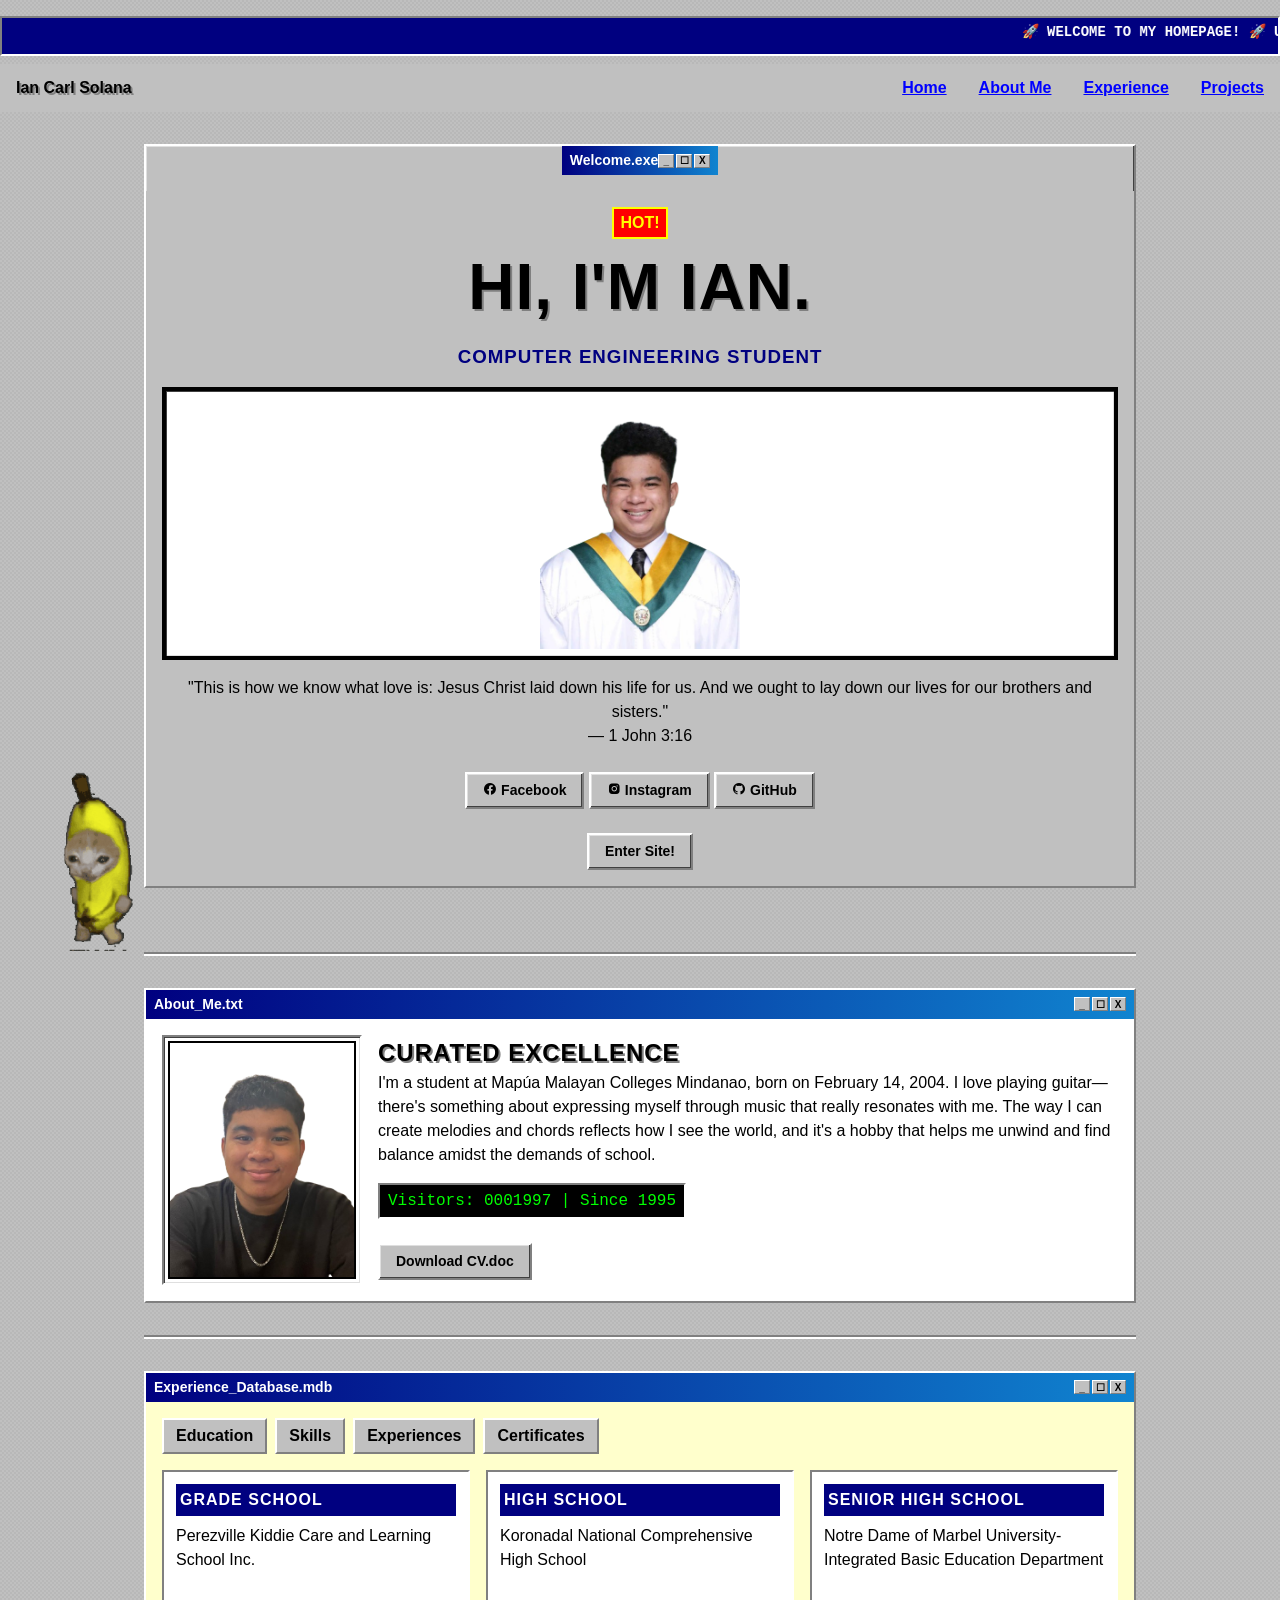
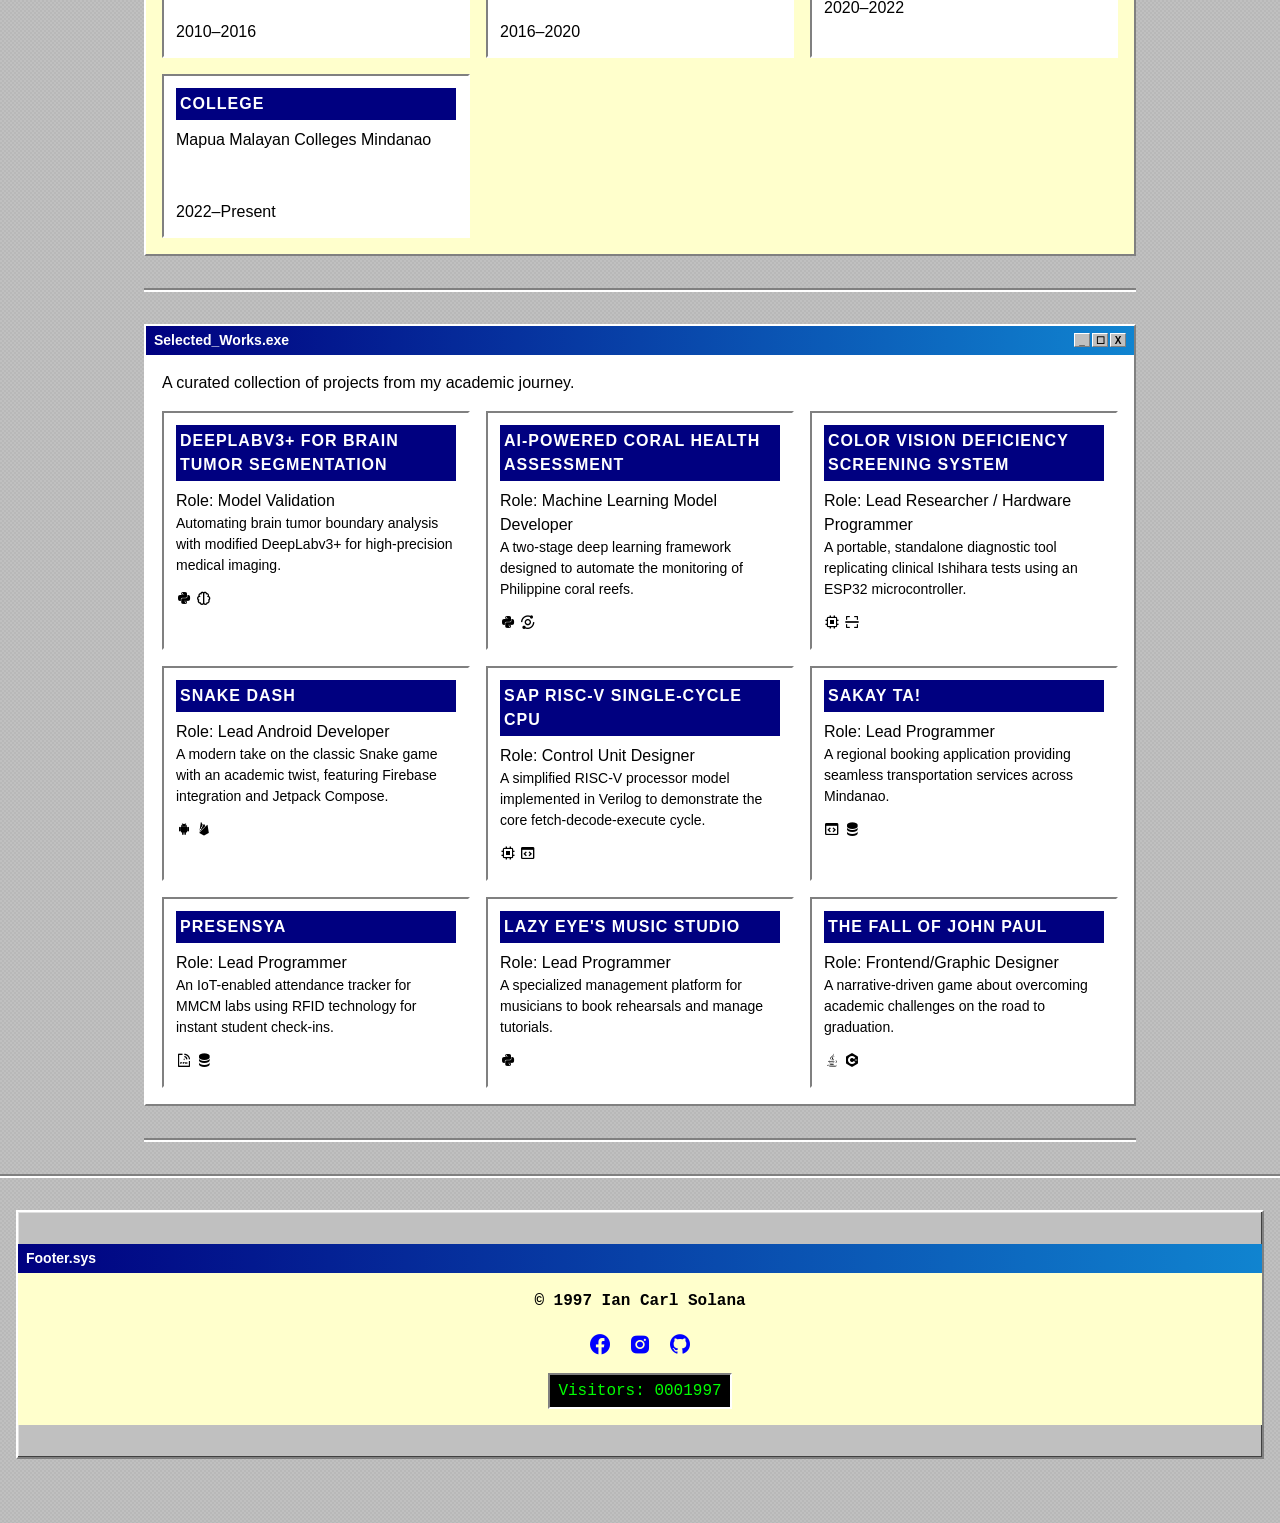
==== commit 3370ed01: "a" ====
--- a/Main.html
+++ b/Main.html
@@ -10,33 +10,19 @@
     <!-- CSS -->
     <link rel="stylesheet" href="Main.css" />
     <link rel="stylesheet" href="mediaqueries.css" />
-    <link rel="preconnect" href="https://fonts.googleapis.com">
-    <link rel="preconnect" href="https://fonts.gstatic.com" crossorigin>
-    <link href="https://fonts.googleapis.com/css2?family=Inter:wght@300;400;500&family=Playfair+Display:ital,wght@0,300;0,400;0,600;0,700;1,400;1,600&display=swap" rel="stylesheet">
     <link rel="stylesheet" href="https://cdnjs.cloudflare.com/ajax/libs/font-awesome/6.0.0-beta3/css/all.min.css" />
     <link href='https://unpkg.com/boxicons@2.1.4/css/boxicons.min.css' rel='stylesheet'>
 </head>
 
 <body>
-    <div class="noise-overlay"></div>
-    <div class="gridlines">
-        <div class="gridline"></div>
-        <div class="gridline"></div>
-        <div class="gridline"></div>
-        <div class="gridline"></div>
-    </div>
     <!-- ===================== HEADER ===================== -->
-    <header class="header animate-header">
-        <a href="#" class="logo">Ian Carl Solana</a>
-
-        <!-- Hamburger (shown on tablet/mobile) -->
-        <button class="hamburger" id="hamburgerBtn" aria-label="Open menu" aria-expanded="false">
-            <span></span>
-            <span></span>
-            <span></span>
-        </button>
-
-        <nav class="navbar" id="navbar">
+    <header class="header">
+        <div class="marquee-container">
+            <marquee scrollamount="6">🚀 WELCOME TO MY HOMEPAGE! 🚀 UNDER CONSTRUCTION 🚀 BEST VIEWED IN NETSCAPE NAVIGATOR 🚀</marquee>
+        </div>
+
+        <nav class="nav-bar" id="navbar">
+            <a href="#" class="logo text-3d text-rainbow">Ian Carl Solana</a>
             <a href="#home"     id="nav-home">Home</a>
             <a href="#about"    id="nav-about">About Me</a>
             <a href="#projects" id="nav-experience">Experience</a>
@@ -44,67 +30,96 @@
         </nav>
     </header>
 
-    <!-- Overlay backdrop for mobile nav -->
-    <div class="nav-overlay" id="navOverlay"></div>
-
-
-    <!-- ===================== HOME SECTION ===================== -->
-    <section id="home" class="home animate-section">
-        <div class="home-container">
-            <div class="home-content">
-                <div class="decorative-line"></div>
-                <h3>Editorial / Vol. 01</h3>
-                <h1>Hi, I'm <span class="italic">Ian.</span></h1>
-                <p>"This is how we know what love is: Jesus Christ laid down his life for us. And we ought to lay down our lives for our brothers and sisters." — 1 John 3:16</p>
-                <div class="home-sci">
-                    <a href="https://web.facebook.com/ian.solana.35" target="_blank" aria-label="Facebook"><i class='bx bxl-facebook-circle'></i></a>
-                    <a href="https://www.instagram.com/solyoursolution/" target="_blank" aria-label="Instagram"><i class='bx bxl-instagram-alt'></i></a>
-                    <a href="https://github.com/Edge-html" target="_blank" aria-label="GitHub"><i class='bx bxl-github'></i></a>
-                </div>
-                <div class="btn-box">
-                    <a href="#about" class="btn-primary">
-                        <span class="btn-text">About Me</span>
-                        <span class="btn-overlay"></span>
-                    </a>
-                </div>
-            </div>
-
-            <div class="home-img-wrapper">
-                <div class="vertical-text">Computer Engineering</div>
-                <img src="images/pic.png" alt="Ian Carl Solana profile photo" class="home-img">
+    <div class="container">
+        <!-- ===================== HOME SECTION ===================== -->
+        <section id="home" class="window bevel-outset">
+            <div class="title-bar">
+                <span class="title-bar-text">Welcome.exe</span>
+                <div class="title-bar-controls">
+                    <button class="window-btn">_</button>
+                    <button class="window-btn">☐</button>
+                    <button class="window-btn">X</button>
+                </div>
+            </div>
+            
+            <div class="window-content home-content">
+                <div class="badge-new blink">HOT!</div>
+                <h1 class="text-3d">Hi, I'm Ian.</h1>
+                <h3>Computer Engineering Student</h3>
+                <div class="home-img-wrapper bevel-inset">
+                    <img src="images/pic.png" alt="Ian Carl Solana profile photo" class="home-img" width="200">
+                </div>
+                
+                <p>"This is how we know what love is: Jesus Christ laid down his life for us. And we ought to lay down our lives for our brothers and sisters."<br>— 1 John 3:16</p>
+                
+                <div class="home-sci" style="margin-top: 16px;">
+                    <a href="https://web.facebook.com/ian.solana.35" target="_blank" aria-label="Facebook" class="btn-primary"><i class='bx bxl-facebook-circle'></i> Facebook</a>
+                    <a href="https://www.instagram.com/solyoursolution/" target="_blank" aria-label="Instagram" class="btn-primary"><i class='bx bxl-instagram-alt'></i> Instagram</a>
+                    <a href="https://github.com/Edge-html" target="_blank" aria-label="GitHub" class="btn-primary"><i class='bx bxl-github'></i> GitHub</a>
+                </div>
+                
+                <div class="btn-box" style="margin-top: 16px;">
+                    <a href="#about" class="btn-primary">Enter Site!</a>
+                </div>
+
+                <!-- Banana Cat Easter Egg -->
+                <div class="banana-cat-track">
+                    <img src="images/banana-cat.gif" alt="Banana Cat" class="banana-cat">
+                </div>
+            </div>
+        </section>
+
+
+    <hr class="hr-groove">
+
+    <!-- ===================== ABOUT SECTION ===================== -->
+    <section id="about" class="window bevel-outset">
+        <div class="title-bar">
+            <span class="title-bar-text">About_Me.txt</span>
+            <div class="title-bar-controls">
+                <button class="window-btn">_</button>
+                <button class="window-btn">☐</button>
+                <button class="window-btn">X</button>
+            </div>
+        </div>
+        
+        <div class="window-content white-bg">
+            <div class="about-grid">
+                <div class="about-img-wrapper bevel-inset" style="padding: 4px; max-height: 250px;">
+                    <img src="images/isa.png" alt="Ian Solana profile" class="about-img" style="height: 100%; object-fit: cover;">
+                </div>
+                
+                <div class="about-content">
+                    <h1 class="text-3d">Curated Excellence</h1>
+                    <p>I'm a student at Mapúa Malayan Colleges Mindanao, born on February 14, 2004. I love playing guitar—there's something about expressing myself through music that really resonates with me. The way I can create melodies and chords reflects how I see the world, and it's a hobby that helps me unwind and find balance amidst the demands of school.</p>
+                    
+                    <div class="hit-counter">
+                        Visitors: 0001997 | Since 1995
+                    </div>
+
+                    <div class="btn-box" style="margin-top: 16px;">
+                        <a href="assets/Ian_Carl_Solana_Resume.pdf" download="Ian_Carl_Solana_Resume" class="btn-primary">Download CV.doc</a>
+                    </div>
+                </div>
             </div>
         </div>
     </section>
 
 
-    <!-- ===================== ABOUT SECTION ===================== -->
-    <section id="about" class="about animate-section">
-        <div class="about-container">
-            <div class="about-img-wrapper">
-                <img src="images/isa.png" alt="Ian Solana profile" class="about-img">
-            </div>
-
-            <div class="about-content">
-                <h3>The Story</h3>
-                <h1>Curated <span class="italic">Excellence</span></h1>
-                <p class="drop-cap">I'm a student at Mapúa Malayan Colleges Mindanao, born on February 14, 2004. I love playing guitar—there's something about expressing myself through music that really resonates with me. The way I can create melodies and chords reflects how I see the world, and it's a hobby that helps me unwind and find balance amidst the demands of school.</p>
-                <div class="btn-box">
-                    <a href="assets/Ian_Carl_Solana_Resume.pdf" download="Ian_Carl_Solana_Resume" class="btn-primary">
-                        <span class="btn-text">Download CV</span>
-                        <span class="btn-overlay"></span>
-                    </a>
-                </div>
-            </div>
-        </div>
-    </section>
-
+    <hr class="hr-groove">
 
     <!-- ===================== EXPERIENCE SECTION ===================== -->
-    <section id="projects" class="experience animate-section">
-        <div class="experience-content">
-            <div class="section-header">
-                <h1>My <span class="italic">Experience</span></h1>
-            </div>
+    <section id="projects" class="window bevel-outset">
+        <div class="title-bar">
+            <span class="title-bar-text">Experience_Database.mdb</span>
+            <div class="title-bar-controls">
+                <button class="window-btn">_</button>
+                <button class="window-btn">☐</button>
+                <button class="window-btn">X</button>
+            </div>
+        </div>
+        
+        <div class="window-content yellow-bg">
 
             <nav class="nav-experience" aria-label="Experience tabs">
                 <a href="#education"   id="education-link">Education</a>
@@ -546,13 +561,20 @@
         </div>
     </section>
 
+    <hr class="hr-groove">
 
     <!-- ===================== PROJECTS SECTION ===================== -->
-    <section id="project" class="projects animate-section">
-        <div class="projects-content">
-            <div class="section-header">
-                <h1>Selected <span class="italic">Works</span></h1>
-            </div>
+    <section id="project" class="window bevel-outset">
+        <div class="title-bar">
+            <span class="title-bar-text">Selected_Works.exe</span>
+            <div class="title-bar-controls">
+                <button class="window-btn">_</button>
+                <button class="window-btn">☐</button>
+                <button class="window-btn">X</button>
+            </div>
+        </div>
+        
+        <div class="window-content white-bg">
             <p>A curated collection of projects from my academic journey.</p>
 
             <div class="project-boxes">
@@ -684,47 +706,74 @@
             </div>
         </div>
     </section>
-
+    
+    <hr class="hr-groove">
 
     <!-- ===================== PROJECT MODAL ===================== -->
     <div id="projectModal" class="modal" role="dialog" aria-modal="true" aria-labelledby="modalTitle">
-        <div class="modal-content">
-            <span class="close-modal" role="button" aria-label="Close modal">&times;</span>
-            <h2 id="modalTitle"></h2>
-            <span id="modalRole" style="display:block; margin: 10px 0; font-weight:bold; color: rgb(41, 126, 206); font-size:11px; text-transform:uppercase; letter-spacing:2px;"></span>
-            <div id="modalGallery" class="modal-gallery"></div>
-            <div id="modalTableContainer" class="modal-table-container"></div>
-            <p id="modalDesc"></p>
+        <div class="modal-content window bevel-outset">
+            <div class="title-bar">
+                <span class="title-bar-text">Project_Details.exe</span>
+                <div class="title-bar-controls">
+                    <button class="window-btn">_</button>
+                    <button class="window-btn">☐</button>
+                    <button class="window-btn close-modal" aria-label="Close modal">X</button>
+                </div>
+            </div>
+            <div class="window-content white-bg">
+                <h2 id="modalTitle" class="text-3d"></h2>
+                <span id="modalRole" style="display:block; margin: 10px 0; font-weight:bold; color: var(--color-link); font-size:11px; text-transform:uppercase; letter-spacing:2px;"></span>
+                <div id="modalGallery" class="modal-gallery"></div>
+                <div id="modalTableContainer" class="modal-table-container"></div>
+                <p id="modalDesc"></p>
+            </div>
         </div>
     </div>
 
     <!-- ===================== CERTIFICATE FLOATING VIEWER ===================== -->
     <div id="certViewer" class="cert-viewer" role="dialog" aria-modal="true">
-        <div class="cert-viewer-card">
-            <button class="cert-viewer-close" onclick="closeCertViewer()" aria-label="Close certificate viewer">
-                <i class='bx bx-x'></i>
-            </button>
-            <img id="certViewerImg" src="" alt="Certificate" class="cert-viewer-img">
-            <div class="cert-viewer-caption">
-                <p id="certViewerName" class="cert-viewer-name"></p>
-                <p id="certViewerID"   class="cert-viewer-id"></p>
-                <p id="certViewerDate" class="cert-viewer-date"></p>
+        <div class="cert-viewer-card window bevel-outset">
+            <div class="title-bar">
+                <span class="title-bar-text">Certificate_Viewer.exe</span>
+                <div class="title-bar-controls">
+                    <button class="window-btn">_</button>
+                    <button class="window-btn">☐</button>
+                    <button class="window-btn cert-viewer-close" onclick="closeCertViewer()" aria-label="Close certificate viewer">X</button>
+                </div>
+            </div>
+            <div class="window-content white-bg">
+                <img id="certViewerImg" src="" alt="Certificate" class="cert-viewer-img">
+                <div class="cert-viewer-caption">
+                    <p id="certViewerName" class="cert-viewer-name" style="font-weight: bold;"></p>
+                    <p id="certViewerID"   class="cert-viewer-id" style="font-family: var(--font-mono);"></p>
+                    <p id="certViewerDate" class="cert-viewer-date" style="font-family: var(--font-mono); color: var(--color-muted);"></p>
+                </div>
             </div>
         </div>
     </div>
+
+    </div> <!-- Close .container -->
+
+    <hr class="hr-groove">
+
+    <!-- ===================== FOOTER ===================== -->
+    <footer class="window bevel-outset" style="margin: 0 var(--space-md) var(--space-xl) var(--space-md);">
+        <div class="title-bar">
+            <span class="title-bar-text">Footer.sys</span>
+        </div>
+        <div class="window-content yellow-bg footer-content">
+            <p style="font-family: var(--font-mono); font-weight: bold;">&copy; 1997 Ian Carl Solana</p>
+            <div class="footer-sci">
+                <a href="https://web.facebook.com/ian.solana.35" target="_blank" aria-label="Facebook"><i class='bx bxl-facebook-circle'></i></a>
+                <a href="https://www.instagram.com/solyoursolution/" target="_blank" aria-label="Instagram"><i class='bx bxl-instagram-alt'></i></a>
+                <a href="https://github.com/Edge-html" target="_blank" aria-label="GitHub"><i class='bx bxl-github'></i></a>
+            </div>
+            <div class="hit-counter" style="margin-top: 8px;">
+                Visitors: 0001997
+            </div>
+        </div>
+    </footer>
 
     <script src="script.js"></script>
 </body>
-
-<!-- ===================== FOOTER ===================== -->
-<footer>
-    <div class="footer-content animate-footer">
-        <p>&copy; 2025 Ian Carl Solana</p>
-        <div class="footer-sci">
-            <a href="https://web.facebook.com/ian.solana.35" target="_blank" aria-label="Facebook"><i class='bx bxl-facebook-circle'></i></a>
-            <a href="https://www.instagram.com/solyoursolution/" target="_blank" aria-label="Instagram"><i class='bx bxl-instagram-alt'></i></a>
-            <a href="https://github.com/Edge-html" target="_blank" aria-label="GitHub"><i class='bx bxl-github'></i></a>
-        </div>
-    </div>
-</footer>
 </html>
--- a/Main.css
+++ b/Main.css
@@ -1,31 +1,38 @@
 /* ============================================================
-   PORTFOLIO — LUXURY / EDITORIAL UI/UX
-   ============================================================ */
-
-/* --- GOOGLE FONTS IMPORT --- */
-@import url('https://fonts.googleapis.com/css2?family=Inter:wght@300;400;500&family=Playfair+Display:ital,wght@0,300;0,400;0,600;0,700;1,400;1,600&display=swap');
+   PORTFOLIO — RETRO 90S NOSTALGIA UI/UX
+   ============================================================ */
+
+/* --- SYSTEM FONTS ONLY --- */
+/* No Google Fonts imported. We use local system fonts that look like 1995. */
 
 /* --- DESIGN TOKENS --- */
 :root {
   /* Colors */
-  --color-bg-primary: #F9F8F6; /* Warm Alabaster */
-  --color-bg-secondary: #EBE5DE; /* Pale Taupe */
-  --color-bg-dark: #1A1A1A; /* Rich Charcoal */
+  --color-bg: #C0C0C0;
+  --color-text: #000000;
+  --color-muted: #808080;
+  --color-link: #0000FF;
+  --color-visited: #800080;
+  --color-hover: #FF0000;
+  --color-highlight: #FFFF00;
+  --color-success: #00AA00;
   
-  --color-text-primary: #1A1A1A;
-  --color-text-secondary: #6C6863;
-  --color-text-light: #F9F8F6;
-  --color-text-muted: rgba(249, 248, 246, 0.7);
-  
-  --color-accent: #D4AF37; /* Metallic Gold */
-  
-  --color-border-dark: rgba(26, 26, 26, 1);
-  --color-border-subtle: rgba(26, 26, 26, 0.15);
-  --color-border-light: rgba(249, 248, 246, 0.2);
+  /* Windows 95 Border Colors */
+  --border-light: #FFFFFF;
+  --border-dark: #808080;
+  --border-black: #000000;
+  --border-shadow: #404040;
+  --border-highlight: #dfdfdf;
+
+  /* Title Bars */
+  --title-navy: #000080;
+  --title-blue: #1084d0;
+  --panel-yellow: #FFFFCC;
 
   /* Typography */
-  --font-heading: 'Playfair Display', serif;
-  --font-body: 'Inter', sans-serif;
+  --font-body: "MS Sans Serif", "Segoe UI", Tahoma, Geneva, Verdana, sans-serif;
+  --font-heading: "Arial Black", Impact, Haettenschweiler, sans-serif;
+  --font-mono: "Courier New", Courier, monospace;
 
   /* Spacing */
   --space-xs: 4px;
@@ -33,22 +40,9 @@
   --space-md: 16px;
   --space-lg: 32px;
   --space-xl: 64px;
-  --space-2xl: 128px;
-  
-  /* Radii */
+
+  /* Resets */
   --radius-none: 0px;
-
-  /* Transitions */
-  --transition-ui: 0.5s cubic-bezier(0.25, 0.46, 0.45, 0.94);
-  --transition-slow: 0.7s cubic-bezier(0.25, 0.46, 0.45, 0.94);
-  --transition-img: 1.8s cubic-bezier(0.25, 0.46, 0.45, 0.94);
-
-  /* Shadows */
-  --shadow-sm: 0 2px 8px rgba(0,0,0,0.02);
-  --shadow-md: 0 4px 16px rgba(0,0,0,0.08);
-  --shadow-lg: 0 8px 32px rgba(0,0,0,0.12);
-  --shadow-hover: 0 12px 48px rgba(0,0,0,0.15);
-  --shadow-inner: inset 0 0 0 1px rgba(0,0,0,0.06);
 }
 
 /* ============================================================
@@ -58,647 +52,550 @@
   margin: 0;
   padding: 0;
   box-sizing: border-box;
+  border-radius: var(--radius-none) !important; /* Force no rounded corners */
 }
 
 html {
-  scroll-behavior: smooth;
-  background-color: var(--color-bg-primary);
+  scroll-behavior: auto; /* No smooth scrolling in the 90s */
 }
 
 body {
-  background: var(--color-bg-primary);
-  color: var(--color-text-primary);
+  background-color: var(--color-bg);
+  color: var(--color-text);
   font-family: var(--font-body);
   font-weight: 400;
-  line-height: 1.625;
+  line-height: 1.5;
   overflow-x: hidden;
-  position: relative;
-}
-
-/* Noise overlay */
-.noise-overlay {
-  position: fixed;
-  inset: 0;
-  z-index: 50;
-  pointer-events: none;
-  opacity: 0.03;
-  background-image: url("data:image/svg+xml,%3Csvg viewBox='0 0 200 200' xmlns='http://www.w3.org/2000/svg'%3E%3Cfilter id='noiseFilter'%3E%3CfeTurbulence type='fractalNoise' baseFrequency='0.65' numOctaves='3' stitchTiles='stitch'/%3E%3C/filter%3E%3Crect width='100%25' height='100%25' filter='url(%23noiseFilter)'/%3E%3C/svg%3E");
-}
-
-/* Gridlines */
-.gridlines {
-  position: fixed;
-  inset: 0;
-  z-index: -1;
-  pointer-events: none;
-  display: flex;
-  justify-content: space-between;
-  width: 100%;
-  max-width: 1600px;
-  margin: 0 auto;
-  padding: 0 64px;
-}
-.gridline {
-  width: 1px;
-  height: 100vh;
-  background: var(--color-border-subtle);
-}
-
-img {
-  max-width: 100%;
-  height: auto;
-  display: block;
-}
-
-a, button {
-  transition: var(--transition-ui);
-}
-
+  
+  /* 90s Tiled Pattern */
+  background-image:
+    linear-gradient(45deg, #b8b8b8 25%, transparent 25%),
+    linear-gradient(-45deg, #b8b8b8 25%, transparent 25%),
+    linear-gradient(45deg, transparent 75%, #b8b8b8 75%),
+    linear-gradient(-45deg, transparent 75%, #b8b8b8 75%);
+  background-size: 4px 4px;
+  background-position: 0 0, 0 2px, 2px -2px, -2px 0px;
+}
+
+/* ============================================================
+   TYPOGRAPHY & LINKS
+   ============================================================ */
 h1, h2, h3, h4, h5, h6 {
   font-family: var(--font-heading);
-  font-weight: 400;
-  color: var(--color-text-primary);
-}
-
-/* ============================================================
-   HEADER & NAVIGATION
-   ============================================================ */
-.header {
-  position: fixed;
-  top: 0;
-  left: 0;
-  width: 100%;
-  padding: 32px 64px;
+  font-weight: 900;
+  text-transform: uppercase;
+  color: var(--color-text);
+  letter-spacing: 1px;
+}
+
+a {
+  color: var(--color-link);
+  text-decoration: underline;
+  transition: none; /* Instant transitions */
+}
+
+a:visited { color: var(--color-visited); }
+a:hover, a:active { color: var(--color-hover); }
+
+/* Text 3D Shadow */
+.text-3d {
+  text-shadow: 2px 2px 0 var(--color-muted);
+}
+
+/* ============================================================
+   BEVEL UTILITIES (Windows 95 Style)
+   ============================================================ */
+.bevel-outset {
+  border: 2px solid;
+  border-color: var(--border-light) var(--border-dark) var(--border-dark) var(--border-light);
+  box-shadow: inset -1px -1px 0 var(--border-shadow), inset 1px 1px 0 var(--border-highlight);
+  background-color: var(--color-bg);
+}
+
+.bevel-inset {
+  border: 2px solid;
+  border-color: var(--border-dark) var(--border-light) var(--border-light) var(--border-dark);
+  box-shadow: inset 1px 1px 0 var(--border-shadow), inset -1px -1px 0 var(--border-highlight);
+  background-color: #FFFFFF;
+}
+
+/* Horizontal Rule Groove */
+.hr-groove {
+  border: none;
+  height: 4px;
+  background: linear-gradient(to bottom, var(--border-dark) 0%, var(--border-dark) 50%, var(--border-light) 50%, var(--border-light) 100%);
+  margin: var(--space-lg) 0;
+}
+
+/* ============================================================
+   ANIMATIONS
+   ============================================================ */
+@keyframes rainbow {
+  0%   { color: #ff0000; }
+  17%  { color: #ff8000; }
+  33%  { color: #ffff00; }
+  50%  { color: #00ff00; }
+  67%  { color: #0080ff; }
+  83%  { color: #8000ff; }
+  100% { color: #ff0000; }
+}
+.text-rainbow { animation: rainbow 4s linear infinite; }
+
+@keyframes pulse-glow {
+  0%, 100% { transform: scale(1); box-shadow: 0 0 0 0 rgba(255, 0, 0, 0.7); }
+  50% { transform: scale(1.05); box-shadow: 0 0 10px 2px rgba(255, 0, 0, 0.5); }
+}
+.badge-new {
+  display: inline-block;
+  background: red;
+  color: yellow;
+  font-weight: bold;
+  padding: 2px 6px;
+  font-family: var(--font-heading);
+  animation: pulse-glow 1.5s ease-in-out infinite;
+  border: 2px solid yellow;
+}
+
+@keyframes blink {
+  0%, 49% { opacity: 1; }
+  50%, 100% { opacity: 0; }
+}
+.blink { animation: blink 1s step-end infinite; }
+
+/* Banana Cat */
+@keyframes walkAcross {
+  0%  { transform: translateX(0) scaleX(1); }
+  45% { transform: translateX(110vw) scaleX(1); }
+  50% { transform: translateX(110vw) scaleX(-1); }
+  95% { transform: translateX(-100px) scaleX(-1); }
+  100%{ transform: translateX(0) scaleX(1); }
+}
+.banana-cat-track {
+  position: absolute;
+  bottom: 20px;
+  left: -100px;
+  width: 100px;
+  height: 100px;
+  z-index: 100;
+  pointer-events: none;
+}
+.banana-cat {
+  width: 85px;
+  height: auto;
+  animation: walkAcross 15s linear infinite;
+}
+
+/* ============================================================
+   LAYOUT & CONTAINERS
+   ============================================================ */
+.container {
+  max-width: 1024px;
+  margin: 0 auto;
+  padding: 0 var(--space-md);
+}
+
+.window {
+  margin-bottom: var(--space-lg);
+}
+
+.title-bar {
+  background: linear-gradient(to right, var(--title-navy), var(--title-blue));
+  padding: 4px 8px;
   display: flex;
   justify-content: space-between;
   align-items: center;
-  z-index: 1000;
-  transition: var(--transition-slow);
-  background: transparent;
-}
-
-.header.scrolled {
-  background: rgba(249, 248, 246, 0.95);
-  backdrop-filter: blur(10px);
-  padding: 20px 64px;
-  border-bottom: 1px solid var(--color-border-subtle);
+}
+
+.title-bar-text {
+  color: #FFFFFF;
+  font-family: var(--font-body);
+  font-weight: bold;
+  font-size: 14px;
+  letter-spacing: 0;
+}
+
+.title-bar-controls {
+  display: flex;
+  gap: 2px;
+}
+
+.window-btn {
+  width: 16px;
+  height: 14px;
+  background: var(--color-bg);
+  border: 1px solid;
+  border-color: #fff #808080 #808080 #fff;
+  display: flex;
+  align-items: center;
+  justify-content: center;
+  font-size: 10px;
+  font-weight: bold;
+  cursor: pointer;
+}
+.window-btn:active {
+  border-color: #808080 #fff #fff #808080;
+}
+
+.window-content {
+  padding: var(--space-md);
+  background-color: var(--color-bg);
+  border-top: none;
+}
+
+.window-content.white-bg { background-color: #FFFFFF; }
+.window-content.yellow-bg { background-color: var(--panel-yellow); }
+
+/* ============================================================
+   HEADER & NAVIGATION
+   ============================================================ */
+.header {
+  padding: var(--space-md) 0;
+  margin-bottom: var(--space-md);
+}
+
+.marquee-container {
+  width: 100%;
+  background: var(--title-navy);
+  color: #FFFFFF;
+  padding: 4px 0;
+  font-family: var(--font-mono);
+  font-size: 14px;
+  font-weight: bold;
+  border: 2px solid;
+  border-color: var(--border-dark) var(--border-light) var(--border-light) var(--border-dark);
+}
+
+.nav-bar {
+  margin-top: 8px;
+  padding: 8px;
+  display: flex;
+  gap: 16px;
+  justify-content: center;
+  background: var(--color-bg);
 }
 
 .logo {
-  font-family: var(--font-heading);
   font-size: 24px;
-  font-weight: 600;
-  color: var(--color-text-primary);
-  text-decoration: none;
-  letter-spacing: 1px;
-}
-
-.navbar {
-  display: flex;
+  text-decoration: none !important;
+  color: var(--color-text);
+  margin-right: auto;
+}
+
+.nav-bar a {
+  font-weight: bold;
+  font-size: 16px;
+  padding: 4px 8px;
+}
+
+/* ============================================================
+   HOME SECTION
+   ============================================================ */
+#home {
+  display: flex;
+  flex-direction: column;
   align-items: center;
-  gap: 40px;
-}
-
-.navbar a {
-  font-family: var(--font-body);
-  font-size: 11px;
-  font-weight: 500;
-  text-transform: uppercase;
-  letter-spacing: 0.25em;
-  color: var(--color-text-primary);
-  text-decoration: none;
+  text-align: center;
+  gap: var(--space-md);
+  margin-bottom: var(--space-xl);
   position: relative;
-  padding-bottom: 4px;
-}
-
-.navbar a::after {
-  content: '';
-  position: absolute;
-  bottom: 0;
-  left: 0;
-  width: 0;
-  height: 1px;
-  background: var(--color-accent);
-  transition: width var(--transition-ui);
-}
-
-.navbar a:hover, .navbar a.active {
-  color: var(--color-accent);
-}
-
-.navbar a:hover::after, .navbar a.active::after {
-  width: 100%;
-}
-
-/* ============================================================
-   HOME SECTION (HERO)
-   ============================================================ */
-#home {
-  min-height: 100vh;
-  display: flex;
-  align-items: center;
-  padding: 120px 64px 64px;
-  max-width: 1600px;
-  margin: 0 auto;
-  position: relative;
-}
-
-.home-container {
-  display: grid;
-  grid-template-columns: repeat(12, 1fr);
-  gap: 32px;
-  width: 100%;
-  align-items: end;
-}
-
-.home-content {
-  grid-column: 2 / 7;
-  display: flex;
-  flex-direction: column;
-  gap: var(--space-lg);
-  padding-bottom: var(--space-xl);
-}
-
-.home-content .decorative-line {
-  width: 48px;
-  height: 1px;
-  background: var(--color-border-dark);
-  margin-bottom: var(--space-sm);
+}
+
+.home-img-wrapper {
+  margin: var(--space-md) auto;
+  border: 4px solid var(--border-black);
+}
+
+.home-content h1 {
+  font-size: clamp(32px, 6vw, 64px);
+  margin-bottom: 8px;
 }
 
 .home-content h3 {
   font-family: var(--font-body);
-  font-size: 12px;
-  text-transform: uppercase;
-  letter-spacing: 0.3em;
-  color: var(--color-text-secondary);
-}
-
-.home-content h1 {
-  font-size: clamp(4rem, 8vw, 8rem);
-  line-height: 0.9;
-  letter-spacing: -2px;
-}
-
-.home-content h1 span.italic {
-  font-style: italic;
-  color: var(--color-accent);
-  font-weight: 300;
-}
-
-.home-content p {
-  font-size: 18px;
-  max-width: 400px;
-  color: var(--color-text-secondary);
-  margin-top: var(--space-md);
-}
-
-.home-img-wrapper {
-  grid-column: 7 / 12;
+  color: var(--title-navy);
+}
+
+/* ============================================================
+   BUTTONS
+   ============================================================ */
+.btn-primary, .btn-box a {
+  display: inline-block;
+  padding: 6px 16px;
+  background: var(--color-bg);
+  color: var(--color-text);
+  text-decoration: none;
+  font-family: var(--font-body);
+  font-weight: bold;
+  font-size: 14px;
+  text-align: center;
+  cursor: pointer;
+  border: 2px solid;
+  border-color: var(--border-light) var(--border-dark) var(--border-dark) var(--border-light);
+  box-shadow: inset -1px -1px 0 var(--border-shadow), inset 1px 1px 0 var(--border-highlight);
+  margin-top: 8px;
+}
+
+.btn-primary:active, .btn-box a:active {
+  border-color: var(--border-dark) var(--border-light) var(--border-light) var(--border-dark);
+  box-shadow: inset 1px 1px 0 var(--border-shadow), inset -1px -1px 0 var(--border-highlight);
+  transform: translate(1px, 1px);
+}
+
+.btn-primary:focus-visible, .btn-box a:focus-visible {
+  outline: 1px dotted var(--border-black);
+  outline-offset: -4px;
+}
+
+/* ============================================================
+   ABOUT SECTION
+   ============================================================ */
+.about-grid {
+  display: grid;
+  grid-template-columns: 200px 1fr;
+  gap: var(--space-md);
+}
+
+.about-img {
+  width: 100%;
+  border: 2px solid var(--border-black);
+}
+
+/* Hit Counter */
+.hit-counter {
+  display: inline-block;
+  background: #000000;
+  color: #00FF00;
+  font-family: var(--font-mono);
+  font-size: 16px;
+  padding: 4px 8px;
+  border: 2px solid;
+  border-color: var(--border-dark) var(--border-light) var(--border-light) var(--border-dark);
+  margin-top: 16px;
+}
+
+/* ============================================================
+   EXPERIENCE / PROJECTS (TABLE LAYOUTS)
+   ============================================================ */
+.nav-experience {
+  display: flex;
+  gap: 8px;
+  margin-bottom: 16px;
+  flex-wrap: wrap;
+}
+
+.nav-experience a {
+  padding: 4px 12px;
+  background: var(--color-bg);
+  border: 2px solid;
+  border-color: var(--border-light) var(--border-dark) var(--border-dark) var(--border-light);
+  text-decoration: none;
+  font-weight: bold;
+  color: var(--color-text);
+}
+.nav-experience a:active {
+  border-color: var(--border-dark) var(--border-light) var(--border-light) var(--border-dark);
+}
+
+/* The actual items */
+.boxes-container, .skills-container, .work-container, .project-boxes, .certificates-container {
+  display: grid;
+  grid-template-columns: repeat(auto-fill, minmax(250px, 1fr));
+  gap: 16px;
+  margin-top: 16px;
+}
+
+.education-box, .skills-box, .work-box, .project-box, .certificate-box {
+  background: #FFFFFF;
+  padding: 12px;
+  border: 2px solid;
+  border-color: var(--border-dark) var(--border-light) var(--border-light) var(--border-dark);
+}
+
+.education-box h2, .skills-box h2, .work-box h2, .project-box h4, .certificate-box h2 {
+  font-size: 16px;
+  margin-bottom: 8px;
+  background: var(--title-navy);
+  color: #FFFFFF;
+  padding: 4px;
+}
+
+.project-box p {
+  font-size: 14px;
+  margin-bottom: 12px;
+}
+
+/* ============================================================
+   INFINITE LOGO SLIDER (RESTORED & 90S-IFIED)
+   ============================================================ */
+.slider-track-wrapper {
+  width: 100%;
+  overflow: hidden;
+  padding: 20px 0;
   position: relative;
-}
-
-.home-img-wrapper .vertical-text {
-  position: absolute;
-  left: -40px;
-  top: 40px;
-  writing-mode: vertical-rl;
-  font-size: 10px;
-  text-transform: uppercase;
-  letter-spacing: 0.3em;
-  color: var(--color-text-secondary);
-}
-
-.home-img {
-  width: 100%;
-  aspect-ratio: 3/4;
-  object-fit: cover;
-  filter: grayscale(100%);
-  transition: all var(--transition-img);
-  box-shadow: var(--shadow-lg), var(--shadow-inner);
-}
-
-.home-img-wrapper:hover .home-img {
-  filter: grayscale(0%);
-  transform: scale(1.02);
-  box-shadow: var(--shadow-hover), var(--shadow-inner);
-}
-
-/* ============================================================
-   BUTTONS
-   ============================================================ */
-.btn-box {
-  display: flex;
-  gap: var(--space-md);
-  margin-top: var(--space-md);
-}
-
-.btn-primary {
+  background: #000000;
+  border: 2px solid;
+  border-color: var(--border-dark) var(--border-light) var(--border-light) var(--border-dark);
+}
+
+.slider-track {
+  display: flex;
+  align-items: center;
+  gap: 16px;
+  width: max-content;
+  animation: iconScroll 20s linear infinite;
+}
+
+.slider-track-wrapper:hover .slider-track {
+  animation-play-state: paused;
+}
+
+@keyframes iconScroll {
+  0%   { transform: translateX(0); }
+  100% { transform: translateX(-50%); }
+}
+
+.slider-icon-wrap {
   position: relative;
-  display: inline-flex;
+  display: flex;
   align-items: center;
   justify-content: center;
-  height: 48px;
-  padding: 0 40px;
-  background: var(--color-bg-dark);
-  color: var(--color-text-light);
+  width: 64px;
+  height: 64px;
+  flex-shrink: 0;
+  background: var(--color-bg);
+  border: 2px solid;
+  border-color: var(--border-light) var(--border-dark) var(--border-dark) var(--border-light);
+  cursor: pointer;
+  z-index: 10;
+}
+
+.slider-icon-wrap:active {
+  border-color: var(--border-dark) var(--border-light) var(--border-light) var(--border-dark);
+  transform: translate(1px, 1px);
+}
+
+.slider-icon-wrap i {
+  font-size: 2rem;
+  color: var(--color-text);
+}
+
+.slider-tooltip {
+  position: absolute;
+  bottom: calc(100% + 5px);
+  left: 50%;
+  transform: translateX(-50%);
+  background: var(--panel-yellow);
+  color: var(--color-text);
+  padding: 2px 6px;
+  border: 1px solid var(--border-black);
   font-family: var(--font-body);
   font-size: 12px;
-  text-transform: uppercase;
-  letter-spacing: 0.2em;
-  text-decoration: none;
-  overflow: hidden;
-  border: 1px solid var(--color-bg-dark);
-  box-shadow: var(--shadow-md);
-}
-
-.btn-primary .btn-text {
-  position: relative;
-  z-index: 10;
-}
-
-.btn-primary .btn-overlay {
-  position: absolute;
-  top: 0;
-  left: 0;
-  width: 100%;
-  height: 100%;
-  background: var(--color-accent);
-  transform: translateX(-101%);
-  transition: transform var(--transition-ui);
-  z-index: 1;
-}
-
-.btn-primary:hover .btn-overlay {
-  transform: translateX(0);
-}
-
-.btn-primary:hover {
-  box-shadow: var(--shadow-lg);
-  border-color: var(--color-accent);
-}
-
-/* ============================================================
-   SOCIAL ICONS
-   ============================================================ */
-.home-sci {
-  display: flex;
-  gap: 24px;
-  margin-top: var(--space-sm);
-}
-
-.home-sci a {
-  color: var(--color-text-primary);
-  font-size: 20px;
-  text-decoration: none;
-}
-
-.home-sci a:hover {
-  color: var(--color-accent);
-  transform: translateY(-4px);
-}
-
-/* ============================================================
-   ABOUT SECTION
-   ============================================================ */
-#about {
-  padding: var(--space-2xl) 64px;
-  background: var(--color-bg-dark);
-  color: var(--color-text-light);
-}
-
-.about-container {
-  max-width: 1600px;
-  margin: 0 auto;
-  display: grid;
-  grid-template-columns: repeat(12, 1fr);
-  gap: 64px;
-  align-items: center;
-}
-
-.about-img-wrapper {
-  grid-column: 2 / 6;
-  position: relative;
-}
-
-.about-img {
-  width: 100%;
-  aspect-ratio: 4/5;
-  object-fit: cover;
-  filter: grayscale(100%);
-  transition: all var(--transition-img);
-  border: 1px solid rgba(255,255,255,0.1);
-}
-
-.about-img-wrapper:hover .about-img {
-  filter: grayscale(0%);
-}
-
-.about-content {
-  grid-column: 7 / 12;
-}
-
-.about-content h3 {
-  font-family: var(--font-body);
-  font-size: 12px;
-  text-transform: uppercase;
-  letter-spacing: 0.3em;
-  color: var(--color-text-muted);
-  margin-bottom: var(--space-md);
-}
-
-.about-content h1 {
-  font-size: clamp(3rem, 5vw, 5rem);
-  line-height: 1.1;
-  color: var(--color-text-light);
-  margin-bottom: var(--space-xl);
-}
-
-.about-content .drop-cap::first-letter {
-  float: left;
-  font-family: var(--font-heading);
-  font-size: 7rem;
-  line-height: 0.8;
-  margin-right: 16px;
-  color: var(--color-accent);
-}
-
-.about-content p {
-  color: var(--color-text-muted);
-  font-size: 18px;
-  margin-bottom: var(--space-md);
-}
-
-.about-content .btn-primary {
-  background: var(--color-text-light);
-  color: var(--color-bg-dark);
-  border-color: var(--color-text-light);
-  margin-top: var(--space-lg);
-}
-
-/* ============================================================
-   SECTION TITLES
-   ============================================================ */
-.section-header {
-  grid-column: 2 / 12;
-  margin-bottom: var(--space-xl);
-  padding-top: var(--space-lg);
-  border-top: 1px solid var(--color-border-dark);
-}
-
-.section-header h1 {
-  font-size: clamp(3rem, 5vw, 4.5rem);
-}
-
-/* ============================================================
-   EXPERIENCE / PROJECTS
-   ============================================================ */
-#projects, #project {
-  padding: var(--space-2xl) 64px;
-  max-width: 1600px;
-  margin: 0 auto;
-}
-
-.nav-experience {
-  display: flex;
-  gap: 32px;
-  margin-bottom: var(--space-xl);
-  border-bottom: 1px solid var(--color-border-subtle);
-  padding-bottom: 16px;
-}
-
-.nav-experience a {
-  font-family: var(--font-body);
-  font-size: 12px;
-  text-transform: uppercase;
-  letter-spacing: 0.2em;
-  color: var(--color-text-secondary);
-  text-decoration: none;
-}
-
-.nav-experience a.active, .nav-experience a:hover {
-  color: var(--color-text-primary);
-}
-
-/* Lists replacing boxes */
-.boxes-container, .skills-container, .work-container, .certificates-container {
-  display: grid;
-  grid-template-columns: repeat(12, 1fr);
-  gap: 32px;
-}
-
-.education-box, .skills-box, .work-box, .certificate-box {
-  grid-column: span 4;
-  border-top: 1px solid var(--color-border-dark);
-  padding: 32px 0;
-}
-
-.education-box h2, .skills-box h2, .work-box h2, .certificate-box h2 {
-  font-family: var(--font-heading);
-  font-size: 24px;
-  margin-bottom: 16px;
-}
-
-.education-box p, .certificate-box p {
-  color: var(--color-text-secondary);
-  font-size: 14px;
-}
-
-/* Timeline */
-.timeline {
-  margin-top: 32px;
-  border-left: 1px solid var(--color-border-subtle);
-  padding-left: 32px;
-}
-
-.timeline-item {
-  position: relative;
-  margin-bottom: 48px;
-}
-
-.timeline-dot {
-  position: absolute;
-  left: -37px;
-  top: 6px;
-  width: 9px;
-  height: 9px;
-  background: var(--color-bg-primary);
-  border: 1px solid var(--color-border-dark);
-}
-
-.timeline-content h3 {
-  font-size: 18px;
-  font-family: var(--font-heading);
-  margin-bottom: 8px;
-}
-
-.badges {
-  display: flex;
-  gap: 16px;
-  margin-top: 16px;
-}
-
-.badge {
-  font-size: 10px;
-  text-transform: uppercase;
-  letter-spacing: 0.2em;
-  color: var(--color-text-secondary);
-}
-
-/* Projects Grid */
-.project-boxes {
-  display: grid;
-  grid-template-columns: repeat(12, 1fr);
-  gap: 48px 32px;
-}
-
-.project-box {
-  grid-column: span 6;
-  border-top: 1px solid var(--color-border-dark);
-  padding-top: 32px;
-  cursor: pointer;
-}
-
-.project-box:hover {
-  border-top-color: var(--color-accent);
-}
-
-.project-box h4 {
-  font-size: 32px;
-  margin-bottom: 16px;
-}
-
-.project-box p1 {
-  display: block;
-  font-size: 11px;
-  text-transform: uppercase;
-  letter-spacing: 0.2em;
-  color: var(--color-accent);
-  margin-bottom: 16px;
-}
-
-.project-box p {
-  color: var(--color-text-secondary);
-  font-size: 16px;
-  margin-bottom: 24px;
-}
-
-/* ============================================================
-   MODAL
-   ============================================================ */
-.modal {
+  white-space: nowrap;
+  opacity: 0;
+  pointer-events: none;
+  z-index: 9999;
+}
+
+.slider-icon-wrap:hover .slider-tooltip {
+  opacity: 1;
+}
+
+/* ============================================================
+   MODALS AND CERT VIEWER (RESTORED & 90S-IFIED)
+   ============================================================ */
+.modal, .cert-viewer {
   display: none;
   position: fixed;
   inset: 0;
   z-index: 3000;
-  background: rgba(249, 248, 246, 0.98);
-  padding: 64px;
+  background: rgba(0, 0, 0, 0.5); /* Dimmed background */
   overflow-y: auto;
-}
-
-.modal-content {
-  max-width: 800px;
+  padding: 40px 20px;
+}
+
+.cert-viewer {
+  top: 50%;
+  left: 50%;
+  transform: translate(-50%, -50%);
+  inset: auto;
+  padding: 0;
+  background: transparent;
+}
+.cert-viewer.cert-active { display: block; }
+
+.modal-content, .cert-viewer-card {
   margin: 0 auto;
-  position: relative;
-}
-
-.close-modal {
-  position: fixed;
-  top: 40px;
-  right: 40px;
-  font-size: 40px;
-  color: var(--color-text-primary);
+  width: 100%;
+  max-width: 600px;
+}
+
+.close-modal, .cert-viewer-close {
+  display: flex;
+  align-items: center;
+  justify-content: center;
+  width: 20px;
+  height: 20px;
+  background: var(--color-bg);
+  border: 2px solid;
+  border-color: var(--border-light) var(--border-dark) var(--border-dark) var(--border-light);
+  font-weight: bold;
+  font-size: 14px;
   cursor: pointer;
-  font-weight: 300;
-}
-
-#modalTitle {
-  font-size: clamp(3rem, 5vw, 4.5rem);
-  line-height: 1;
-  margin-bottom: 24px;
-}
-
-#modalRole {
-  display: block;
-  font-family: var(--font-body);
-  font-size: 12px;
-  text-transform: uppercase;
-  letter-spacing: 0.2em;
-  color: var(--color-accent);
-  margin-bottom: 48px;
-  border-bottom: 1px solid var(--color-border-subtle);
-  padding-bottom: 24px;
+  color: var(--color-text);
+  text-decoration: none !important;
+}
+
+.close-modal:active, .cert-viewer-close:active {
+  border-color: var(--border-dark) var(--border-light) var(--border-light) var(--border-dark);
+  transform: translate(1px, 1px);
 }
 
 .modal-gallery {
   display: grid;
   grid-template-columns: 1fr 1fr;
-  gap: 24px;
-  margin: 48px 0;
-}
-
-.gallery-img {
+  gap: 16px;
+  margin: 16px 0;
+}
+
+.gallery-img, .cert-viewer-img {
   width: 100%;
-  aspect-ratio: 4/3;
-  object-fit: cover;
-  filter: grayscale(100%);
-  transition: filter var(--transition-img);
-}
-.gallery-img:hover {
-  filter: grayscale(0%);
-}
-
-#modalDesc {
-  font-size: 16px;
-  line-height: 1.8;
-  color: var(--color-text-primary);
-}
-
-.modal-sub-header {
+  border: 2px solid var(--border-dark);
+}
+
+.project-data-table {
+  width: 100%;
+  border-collapse: collapse;
+  margin: 16px 0;
+  background: #FFFFFF;
+  border: 2px solid var(--border-dark);
+}
+
+.project-data-table th, .project-data-table td {
+  border: 1px solid var(--border-dark);
+  padding: 4px 8px;
+  font-size: 14px;
+}
+
+.project-data-table th {
+  background: var(--color-bg);
+  font-weight: bold;
+  text-align: left;
+}
+
+/* ============================================================
+   FOOTER
+   ============================================================ */
+footer {
+  text-align: center;
+  padding: 32px 0;
+}
+.footer-sci {
+  display: flex;
+  gap: 16px;
+  justify-content: center;
+  margin-top: 16px;
+}
+.footer-sci a {
   font-size: 24px;
-  font-family: var(--font-heading);
-  margin: 40px 0 16px;
-}
-
-/* ============================================================
-   FOOTER
-   ============================================================ */
-footer {
-  padding: 64px;
-  border-top: 1px solid var(--color-border-subtle);
-  display: flex;
-  justify-content: space-between;
-  align-items: center;
-  max-width: 1600px;
-  margin: 0 auto;
-}
-
-.footer-content p {
-  font-size: 12px;
-  text-transform: uppercase;
-  letter-spacing: 0.1em;
-  color: var(--color-text-secondary);
-}
-
-.footer-sci {
-  display: flex;
-  gap: 24px;
-}
-.footer-sci a {
-  color: var(--color-text-primary);
   text-decoration: none;
-}
-.footer-sci a:hover {
-  color: var(--color-accent);
-}
-
-/* ============================================================
-   HIDE UNWANTED ELEMENTS
-   ============================================================ */
-.banana-cat-track,
-.glow-blob,
-.cert-zoom-hint,
-.cert-preview,
-.cert-viewer {
-  display: none !important;
 }
--- a/mediaqueries.css
+++ b/mediaqueries.css
@@ -1,162 +1,58 @@
 /* ============================================================
-   MEDIAQUERIES.CSS — Luxury / Editorial Responsive Adjustments
+   MEDIAQUERIES.CSS — 90s Retro Adjustments
    ============================================================ */
 
-/* ============================================================
-   TABLET (Max 1024px)
-   ============================================================ */
-@media (max-width: 1024px) {
-  .header {
-    padding: 24px 32px;
+/* Mobile view */
+@media (max-width: 768px) {
+  /* No hamburger in the 90s, but we keep the nav simple */
+  .nav-bar {
+    flex-wrap: wrap;
+    gap: 8px;
   }
   
-  .header.scrolled {
-    padding: 16px 32px;
+  .nav-bar a {
+    font-size: 14px;
+    padding: 2px 4px;
   }
 
-  /* Gridlines */
-  .gridlines {
-    padding: 0 32px;
-  }
-
-  /* Sections */
-  #home, #about, #projects, #project {
-    padding: 96px 32px 48px;
-  }
-  
-  /* Home */
-  .home-container {
-    display: flex;
-    flex-direction: column-reverse;
-  }
-  .home-img-wrapper {
-    width: 100%;
-    max-width: 400px;
-    margin: 0 auto;
-  }
   .home-content h1 {
-    font-size: clamp(3rem, 7vw, 5rem);
-  }
-
-  /* About */
-  .about-container {
-    display: flex;
-    flex-direction: column;
-    gap: 48px;
-  }
-  .about-img-wrapper {
-    width: 100%;
-    max-width: 400px;
-    margin: 0 auto;
-  }
-  .about-content h1 {
-    font-size: clamp(2.5rem, 6vw, 4rem);
-  }
-
-  /* Lists */
-  .boxes-container, .skills-container, .work-container, .certificates-container, .project-boxes {
-    display: flex;
-    flex-direction: column;
-    gap: 32px;
-  }
-  
-  .education-box, .skills-box, .work-box, .certificate-box, .project-box {
-    width: 100%;
-  }
-
-  /* Footer */
-  footer {
-    padding: 48px 32px;
-    flex-direction: column;
-    gap: 24px;
-    text-align: center;
-  }
-}
-
-/* ============================================================
-   MOBILE (Max 768px)
-   ============================================================ */
-@media (max-width: 768px) {
-  
-  /* Navbar / Hamburger */
-  .hamburger {
-    display: flex;
-  }
-  
-  .navbar {
-    display: none; /* Hide for slide-in menu logic if it exists in script.js */
-    flex-direction: column;
-    position: fixed;
-    top: 0;
-    right: 0;
-    width: 280px;
-    height: 100vh;
-    background: var(--color-bg-primary);
-    border-left: 1px solid var(--color-border-subtle);
-    padding: 80px 32px;
-    gap: 24px;
-    z-index: 1050;
-    transform: translateX(100%);
-  }
-
-  .navbar.open {
-    display: flex;
-    transform: translateX(0);
-  }
-
-  /* Home */
-  .home-content h1 {
-    font-size: 3rem;
-  }
-  .home-content .decorative-line {
-    width: 32px;
-  }
-
-  /* About */
-  .about-content h1 {
-    font-size: 2.5rem;
-  }
-  .about-content .drop-cap::first-letter {
-    font-size: 5rem;
-  }
-
-  /* Gridlines */
-  .gridlines {
-    padding: 0 16px;
-  }
-
-  /* Sections */
-  #home, #about, #projects, #project {
-    padding: 80px 24px 40px;
-  }
-
-  .section-header h1 {
     font-size: 2.5rem;
   }
 
-  /* Nav Experience */
-  .nav-experience {
-    flex-wrap: wrap;
-    gap: 16px;
+  .about-grid {
+    grid-template-columns: 1fr;
+  }
+  
+  .about-img-wrapper {
+    max-width: 250px;
+    margin: 0 auto;
   }
 
-  .project-box h4 {
-    font-size: 24px;
+  /* Table grids collapse to 1 column */
+  .boxes-container, .skills-container, .work-container, .project-boxes, .certificates-container {
+    grid-template-columns: 1fr;
   }
 
-  /* Modal */
-  .modal {
-    padding: 24px 16px;
+  .window-content {
+    padding: var(--space-sm);
   }
-  .close-modal {
-    top: 16px;
-    right: 16px;
-    font-size: 32px;
-  }
-  #modalTitle {
-    font-size: 2rem;
-  }
+
+  /* Modal scaling */
   .modal-gallery {
     grid-template-columns: 1fr;
   }
+  
+  .modal-content, .cert-viewer-card {
+    width: 95%;
+  }
+
+  /* Let marquee scroll smoothly */
+  .marquee-container {
+    font-size: 12px;
+  }
+
+  /* Keep hit counter centered */
+  .hit-counter {
+    font-size: 14px;
+  }
 }
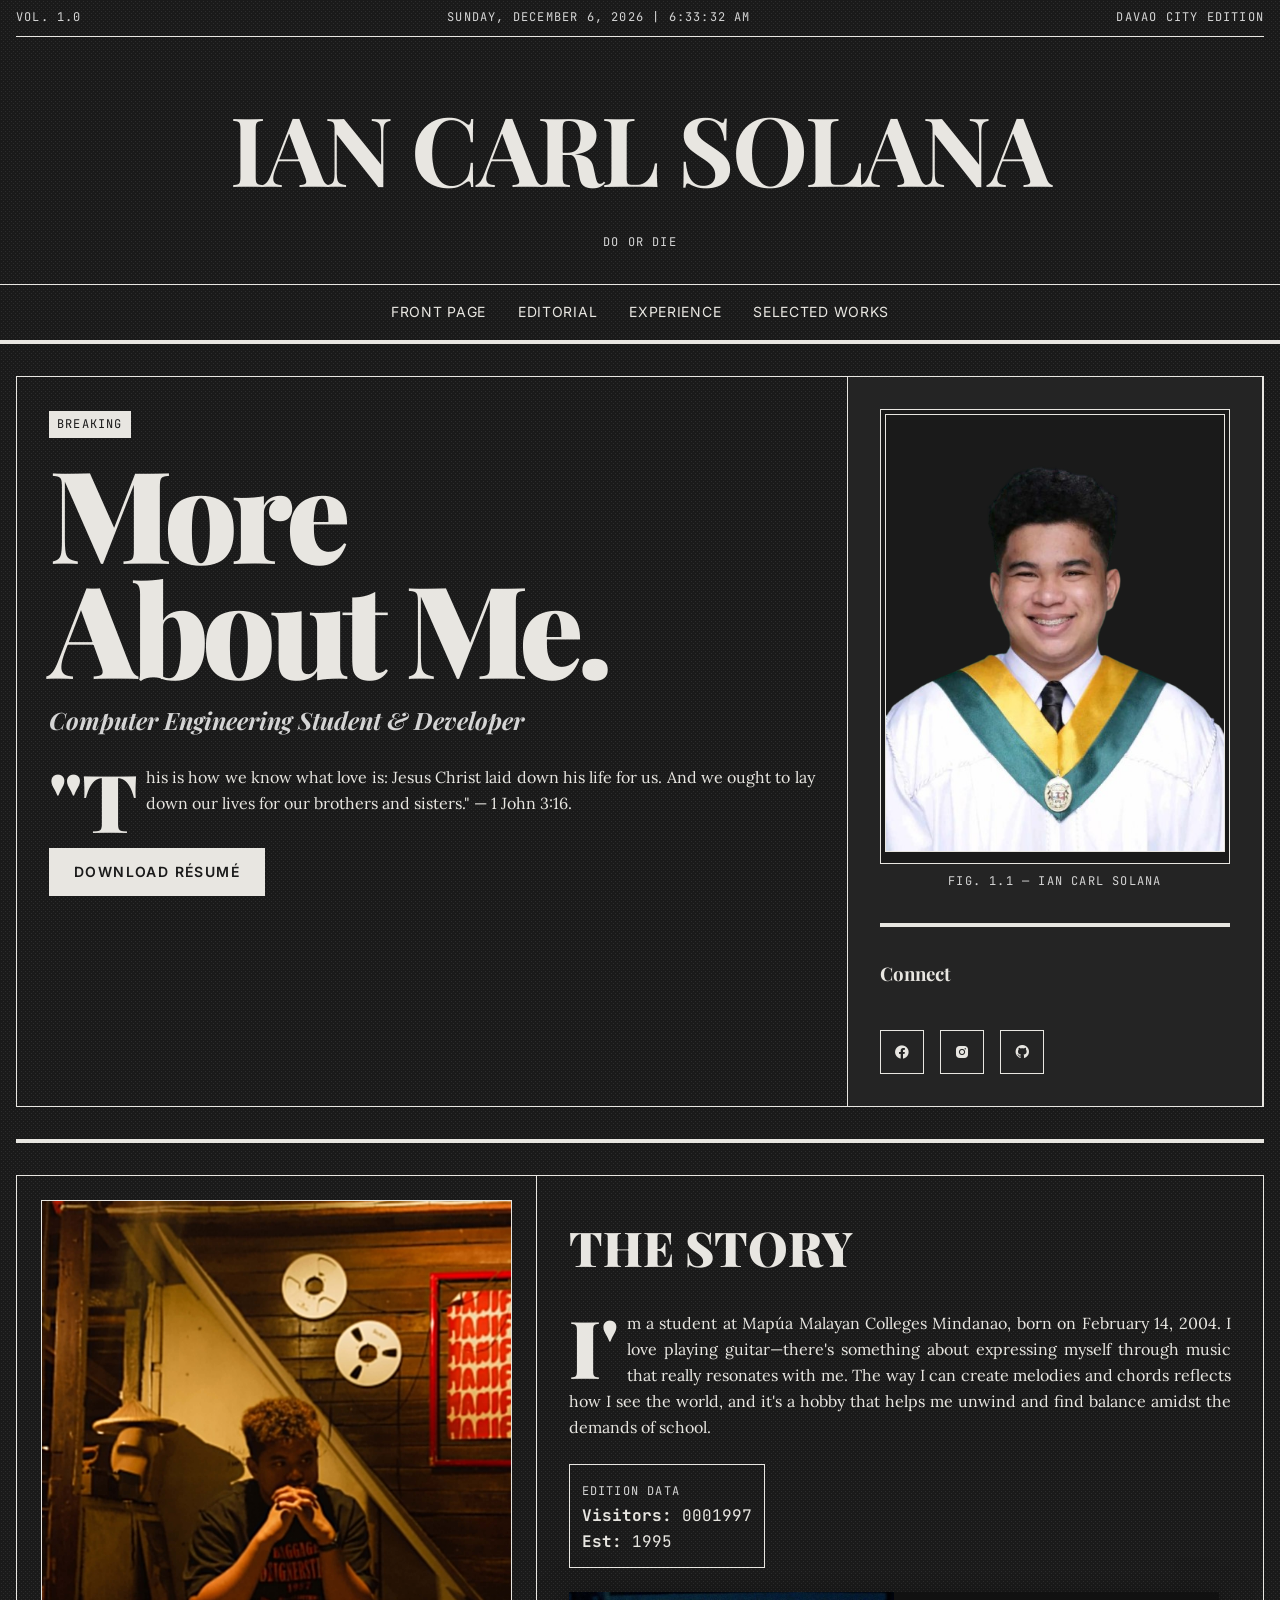
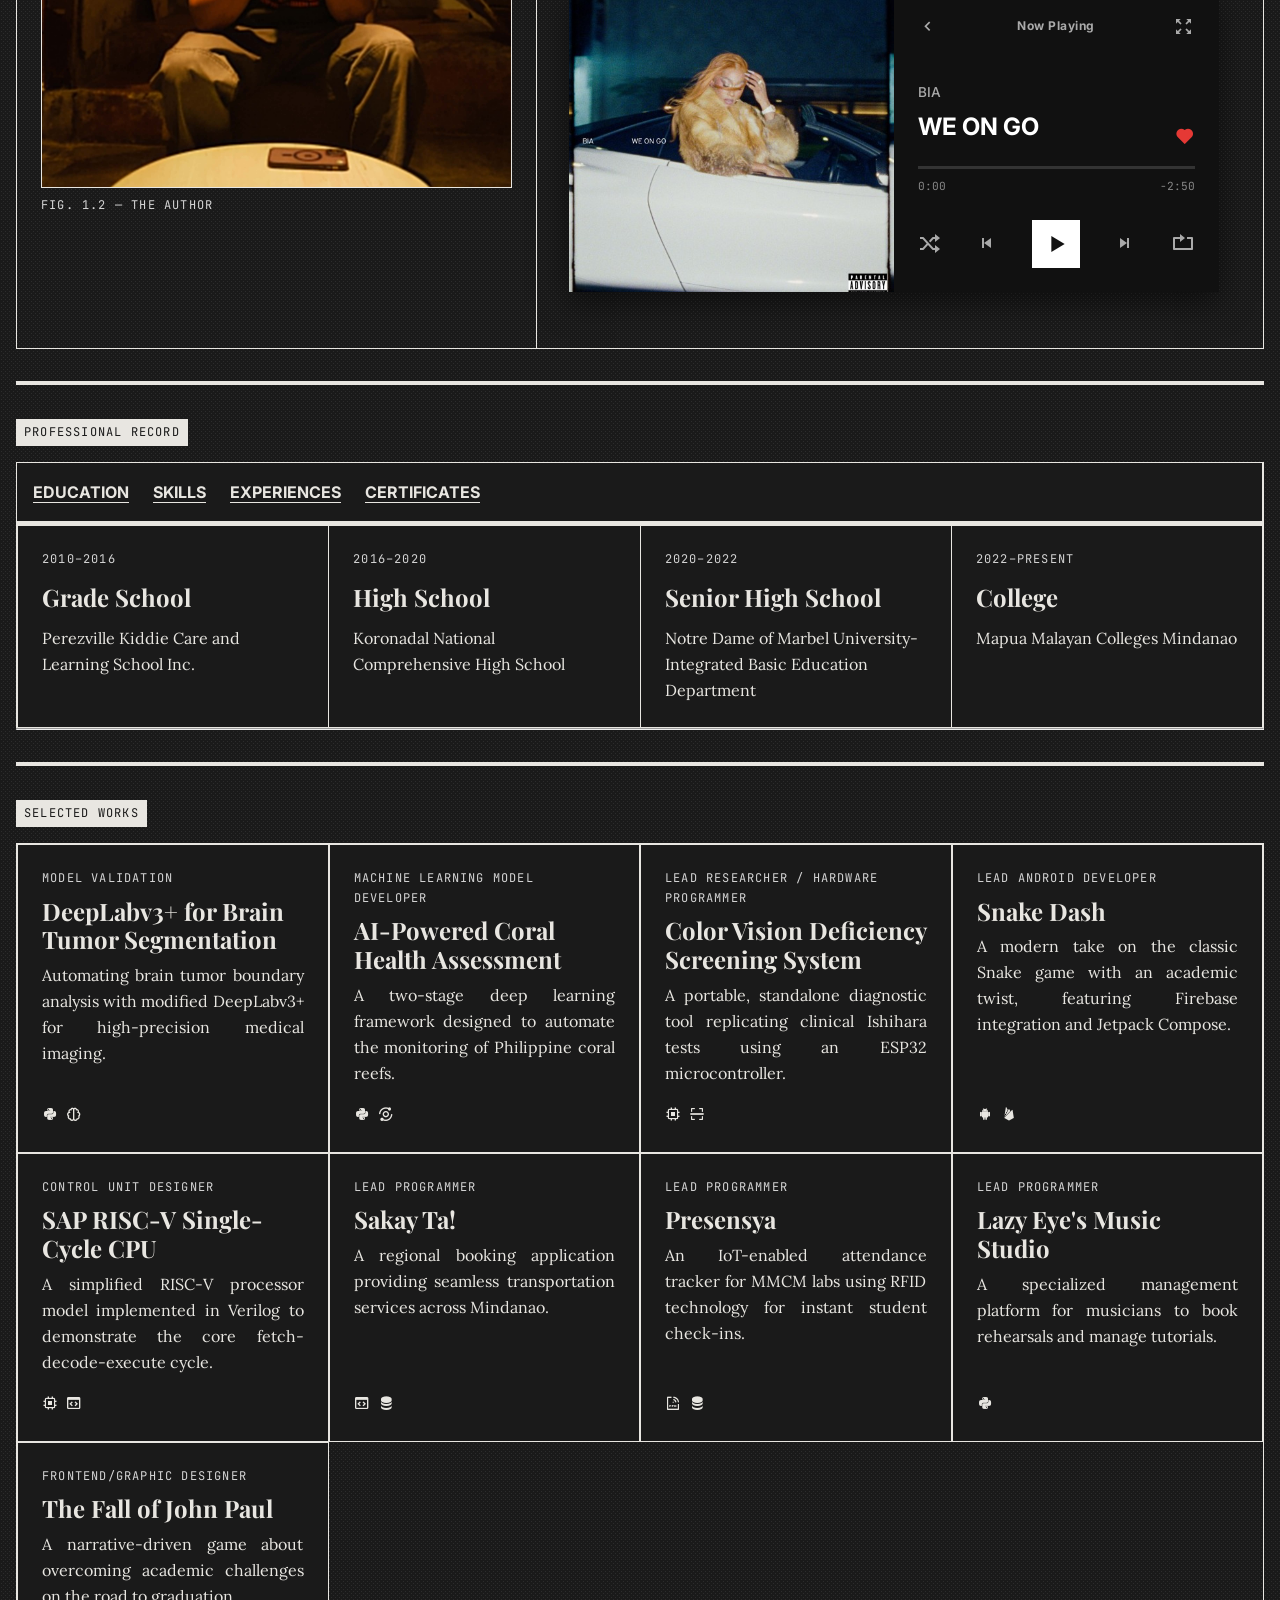
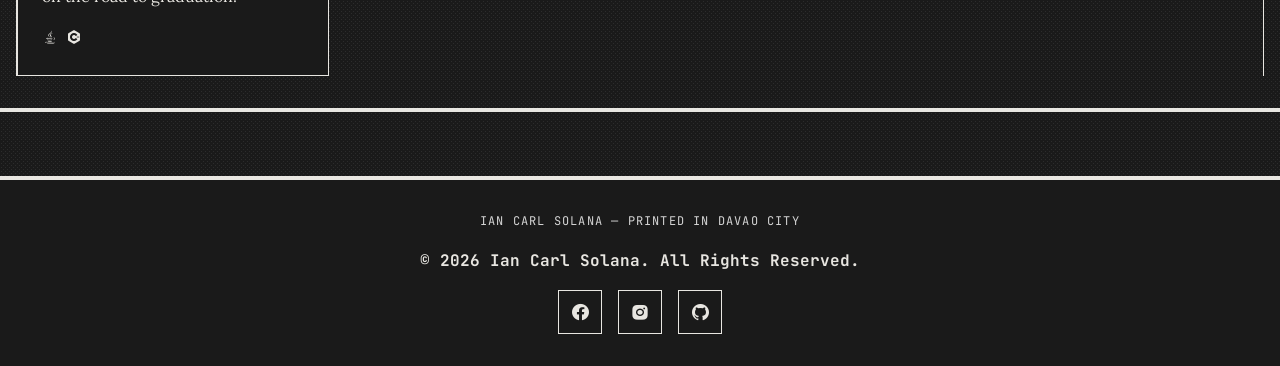
==== commit b74d8660: "new and improved portfolio" ====
--- a/Main.html
+++ b/Main.html
@@ -16,144 +16,165 @@
 
 <body>
     <!-- ===================== HEADER ===================== -->
-    <header class="header">
-        <div class="marquee-container">
-            <marquee scrollamount="6">🚀 WELCOME TO MY HOMEPAGE! 🚀 UNDER CONSTRUCTION 🚀 BEST VIEWED IN NETSCAPE NAVIGATOR 🚀</marquee>
-        </div>
-
+    <header class="masthead">
+        <div class="container">
+            <div class="masthead-top label-meta">
+                <span>Vol. 1.0</span>
+                <span id="current-date">Thursday, June 4, 2026</span>
+                <span>Davao City Edition</span>
+            </div>
+            <div class="masthead-title">
+                <a href="#" style="text-decoration: none;">
+                    <h1 style="font-family: var(--font-serif); font-size: clamp(3rem, 8vw, 6rem); letter-spacing: -0.02em; text-transform: uppercase;">Ian Carl Solana</h1>
+                </a>
+                <div class="label-meta" style="margin-top: 8px;">Do or Die</div>
+            </div>
+        </div>
         <nav class="nav-bar" id="navbar">
-            <a href="#" class="logo text-3d text-rainbow">Ian Carl Solana</a>
-            <a href="#home"     id="nav-home">Home</a>
-            <a href="#about"    id="nav-about">About Me</a>
+            <a href="#home"     id="nav-home">Front Page</a>
+            <a href="#about"    id="nav-about">Editorial</a>
             <a href="#projects" id="nav-experience">Experience</a>
-            <a href="#project"  id="nav-projects">Projects</a>
+            <a href="#project"  id="nav-projects">Selected Works</a>
         </nav>
     </header>
 
     <div class="container">
         <!-- ===================== HOME SECTION ===================== -->
-        <section id="home" class="window bevel-outset">
-            <div class="title-bar">
-                <span class="title-bar-text">Welcome.exe</span>
-                <div class="title-bar-controls">
-                    <button class="window-btn">_</button>
-                    <button class="window-btn">☐</button>
-                    <button class="window-btn">X</button>
+        <section id="home" class="grid-container" style="border-right: 1px solid var(--color-fg);">
+            <div class="home-article" style="grid-column: span 8;">
+                <div class="label-meta" style="margin-bottom: 16px; display: inline-block; background: var(--color-fg); color: var(--color-bg); padding: 4px 8px;">Breaking</div>
+                <h1 class="headline-hero">More<br>About Me.</h1>
+                <h3 style="font-family: var(--font-serif); font-size: 1.5rem; margin: 16px 0; color: var(--color-neutral-600); font-style: italic;">Computer Engineering Student & Developer</h3>
+                
+                <p class="drop-cap" style="margin-top: 24px; text-align: justify;">"This is how we know what love is: Jesus Christ laid down his life for us. And we ought to lay down our lives for our brothers and sisters." — 1 John 3:16.</p>
+                
+                <div class="btn-box" style="margin-top: 32px;">
+                    <a href="assets/Ian_Carl_Solana_Resume.pdf" download="Ian_Carl_Solana_Resume" class="btn-primary hard-shadow-hover">Download Résumé</a>
                 </div>
             </div>
             
-            <div class="window-content home-content">
-                <div class="badge-new blink">HOT!</div>
-                <h1 class="text-3d">Hi, I'm Ian.</h1>
-                <h3>Computer Engineering Student</h3>
-                <div class="home-img-wrapper bevel-inset">
-                    <img src="images/pic.png" alt="Ian Carl Solana profile photo" class="home-img" width="200">
-                </div>
+            <div class="home-sidebar" style="grid-column: span 4; display: flex; flex-direction: column;">
+                <div style="border: 1px solid var(--color-fg); padding: 4px; background: var(--color-bg);">
+                    <img src="images/pic.png" alt="Ian Carl Solana profile photo" style="width: 100%; border: 1px solid var(--color-fg); ">
+                </div>
+                <div class="label-meta" style="text-align: center; margin-top: 8px;">Fig. 1.1 — Ian Carl Solana</div>
                 
-                <p>"This is how we know what love is: Jesus Christ laid down his life for us. And we ought to lay down our lives for our brothers and sisters."<br>— 1 John 3:16</p>
+                <div class="divider-heavy"></div>
                 
-                <div class="home-sci" style="margin-top: 16px;">
-                    <a href="https://web.facebook.com/ian.solana.35" target="_blank" aria-label="Facebook" class="btn-primary"><i class='bx bxl-facebook-circle'></i> Facebook</a>
-                    <a href="https://www.instagram.com/solyoursolution/" target="_blank" aria-label="Instagram" class="btn-primary"><i class='bx bxl-instagram-alt'></i> Instagram</a>
-                    <a href="https://github.com/Edge-html" target="_blank" aria-label="GitHub" class="btn-primary"><i class='bx bxl-github'></i> GitHub</a>
-                </div>
-                
-                <div class="btn-box" style="margin-top: 16px;">
-                    <a href="#about" class="btn-primary">Enter Site!</a>
-                </div>
-
-                <!-- Banana Cat Easter Egg -->
-                <div class="banana-cat-track">
-                    <img src="images/banana-cat.gif" alt="Banana Cat" class="banana-cat">
-                </div>
+                <h3 style="font-family: var(--font-serif); font-weight: bold; margin-bottom: 16px;">Connect</h3>
+                <div class="home-sci">
+                    <a href="https://web.facebook.com/ian.solana.35" target="_blank" aria-label="Facebook" class="hard-shadow-hover"><i class='bx bxl-facebook-circle'></i></a>
+                    <a href="https://www.instagram.com/solyoursolution/" target="_blank" aria-label="Instagram" class="hard-shadow-hover"><i class='bx bxl-instagram-alt'></i></a>
+                    <a href="https://github.com/Edge-html" target="_blank" aria-label="GitHub" class="hard-shadow-hover"><i class='bx bxl-github'></i></a>
+                </div>
+
+
             </div>
         </section>
 
-
-    <hr class="hr-groove">
-
     <!-- ===================== ABOUT SECTION ===================== -->
-    <section id="about" class="window bevel-outset">
-        <div class="title-bar">
-            <span class="title-bar-text">About_Me.txt</span>
-            <div class="title-bar-controls">
-                <button class="window-btn">_</button>
-                <button class="window-btn">☐</button>
-                <button class="window-btn">X</button>
-            </div>
+    <div class="divider-heavy"></div>
+    <section id="about" class="about-split newsprint-texture">
+        <div class="about-img-col">
+            <div class="author-slideshow">
+                <img src="slideshow/181766e6-6dbd-4cbd-9dd4-6cb98a264842.jpg" alt="Author Slide 1" class="active">
+                <img src="slideshow/263abcd3-4ca7-40ae-baf9-fc465973da89.jpg" alt="Author Slide 2">
+                <img src="slideshow/4447a7ae-2461-4355-9ad8-a9ab6c40eebf.jpg" alt="Author Slide 3">
+                <img src="slideshow/d3f719c2-7120-460b-84f0-9721e9db3025.jpg" alt="Author Slide 4">
+                <img src="slideshow/da6a4433-7509-439e-9c80-18ca8952227a.jpg" alt="Author Slide 5">
+            </div>
+            <div class="label-meta" style="margin-top: 8px;">Fig. 1.2 — The Author</div>
         </div>
         
-        <div class="window-content white-bg">
-            <div class="about-grid">
-                <div class="about-img-wrapper bevel-inset" style="padding: 4px; max-height: 250px;">
-                    <img src="images/isa.png" alt="Ian Solana profile" class="about-img" style="height: 100%; object-fit: cover;">
-                </div>
-                
-                <div class="about-content">
-                    <h1 class="text-3d">Curated Excellence</h1>
-                    <p>I'm a student at Mapúa Malayan Colleges Mindanao, born on February 14, 2004. I love playing guitar—there's something about expressing myself through music that really resonates with me. The way I can create melodies and chords reflects how I see the world, and it's a hobby that helps me unwind and find balance amidst the demands of school.</p>
+        <div class="about-text-col">
+            <h2 class="headline-section" style="margin-bottom: 24px;">The Story</h2>
+            <p class="drop-cap" style="text-align: justify; margin-bottom: 24px;">I'm a student at Mapúa Malayan Colleges Mindanao, born on February 14, 2004. I love playing guitar—there's something about expressing myself through music that really resonates with me. The way I can create melodies and chords reflects how I see the world, and it's a hobby that helps me unwind and find balance amidst the demands of school.</p>
+            
+            <div style="font-family: var(--font-mono); border: 1px solid var(--color-fg); padding: 12px; display: inline-block; margin-bottom: 24px;">
+                <span class="label-meta">Edition Data</span><br>
+                <strong>Visitors:</strong> 0001997<br>
+                <strong>Est:</strong> 1995
+            </div>
+
+            <!-- MUSIC PLAYER -->
+            <div class="music-player-container">
+                <div class="music-player-cover">
+                    <img src="music/album.jpg" alt="Album Cover" onerror="this.style.display='none'">
+                </div>
+                <div class="music-player-info">
+                    <div class="music-header">
+                        <i class='bx bx-chevron-left'></i>
+                        <span>Now Playing</span>
+                        <i class='bx bx-expand'></i>
+                    </div>
+
+                    <div class="music-details">
+                        <div class="music-text">
+                            <div class="music-artist">BIA</div>
+                            <div class="music-title">WE ON GO</div>
+                        </div>
+                        <i class='bx bxs-heart music-heart'></i>
+                    </div>
                     
-                    <div class="hit-counter">
-                        Visitors: 0001997 | Since 1995
-                    </div>
-
-                    <div class="btn-box" style="margin-top: 16px;">
-                        <a href="assets/Ian_Carl_Solana_Resume.pdf" download="Ian_Carl_Solana_Resume" class="btn-primary">Download CV.doc</a>
-                    </div>
-                </div>
+                    <div class="music-progress-wrapper">
+                        <input type="range" id="music-progress" value="0" min="0" max="100">
+                        <div class="music-time-row">
+                            <span id="music-current">0:00</span>
+                            <span id="music-total">-0:00</span>
+                        </div>
+                    </div>
+
+                    <div class="music-controls">
+                        <i class='bx bx-shuffle' id="music-shuffle"></i>
+                        <i class='bx bx-skip-previous' id="music-prev"></i>
+                        <div class="music-play-btn" id="music-play-wrapper">
+                            <i class='bx bx-play' id="music-play"></i>
+                        </div>
+                        <i class='bx bx-skip-next' id="music-next"></i>
+                        <i class='bx bx-repeat' id="music-repeat"></i>
+                    </div>
+                </div>
+                <audio id="music-audio" src="music/BIA - WE ON GO.mp3" preload="metadata"></audio>
             </div>
         </div>
     </section>
 
-
-    <hr class="hr-groove">
-
     <!-- ===================== EXPERIENCE SECTION ===================== -->
-    <section id="projects" class="window bevel-outset">
-        <div class="title-bar">
-            <span class="title-bar-text">Experience_Database.mdb</span>
-            <div class="title-bar-controls">
-                <button class="window-btn">_</button>
-                <button class="window-btn">☐</button>
-                <button class="window-btn">X</button>
-            </div>
-        </div>
-        
-        <div class="window-content yellow-bg">
-
-            <nav class="nav-experience" aria-label="Experience tabs">
+    <div class="divider-heavy"></div>
+    <div class="label-meta" style="margin-bottom: 16px; display: inline-block; background: var(--color-fg); color: var(--color-bg); padding: 4px 8px;">Professional Record</div>
+    <section id="projects" class="grid-container" style="border-right: 1px solid var(--color-fg);">
+        <div class="grid-col" style="grid-column: span 12; border-bottom: 4px solid var(--color-fg); padding: 0;">
+            <nav class="nav-experience" aria-label="Experience tabs" style="display: flex; gap: 24px; padding: 16px; font-family: var(--font-sans); text-transform: uppercase; font-weight: bold;">
                 <a href="#education"   id="education-link">Education</a>
                 <a href="#skills"      id="skills-link">Skills</a>
                 <a href="#work"        id="work-link">Experiences</a>
                 <a href="#certificates" id="certificates-link">Certificates</a>
             </nav>
-
+        </div>
+
+        <div class="grid-col" style="grid-column: span 12; padding: 0; border: none;">
             <!-- EDUCATION -->
             <section id="education" class="section">
-                <div class="boxes-container" id="education-container">
-                    <div class="education-box">
-                        <h2>Grade School</h2>
+                <div class="experience-grid">
+                    <div class="grid-item">
+                        <div class="label-meta">2010–2016</div>
+                        <h3 style="font-family: var(--font-serif); font-size: 1.5rem; margin: 8px 0;">Grade School</h3>
                         <p>Perezville Kiddie Care and Learning School Inc.</p>
-                        <br><br>
-                        <p>2010–2016</p>
-                    </div>
-                    <div class="education-box">
-                        <h2>High School</h2>
+                    </div>
+                    <div class="grid-item">
+                        <div class="label-meta">2016–2020</div>
+                        <h3 style="font-family: var(--font-serif); font-size: 1.5rem; margin: 8px 0;">High School</h3>
                         <p>Koronadal National Comprehensive High School</p>
-                        <br><br>
-                        <p>2016–2020</p>
-                    </div>
-                    <div class="education-box">
-                        <h2>Senior High School</h2>
+                    </div>
+                    <div class="grid-item">
+                        <div class="label-meta">2020–2022</div>
+                        <h3 style="font-family: var(--font-serif); font-size: 1.5rem; margin: 8px 0;">Senior High School</h3>
                         <p>Notre Dame of Marbel University-Integrated Basic Education Department</p>
-                        <br>
-                        <p>2020–2022</p>
-                    </div>
-                    <div class="education-box">
-                        <h2>College</h2>
+                    </div>
+                    <div class="grid-item">
+                        <div class="label-meta">2022–Present</div>
+                        <h3 style="font-family: var(--font-serif); font-size: 1.5rem; margin: 8px 0;">College</h3>
                         <p>Mapua Malayan Colleges Mindanao</p>
-                        <br><br>
-                        <p>2022–Present</p>
                     </div>
                 </div>
             </section>
@@ -358,202 +379,189 @@
 
             <!-- WORK / EXPERIENCES -->
             <section id="work" class="section" style="display: none;">
-                <div class="work-container" id="work-container">
-                    <div class="skills-box">
-                        <i class='bx bx-briefcase' style="font-size: 2.5rem; color: rgb(41, 126, 206);"></i>
-                        <h2>Work Experience</h2>
-                        <div class="timeline">
-                            <div class="timeline-item">
-                                <div class="timeline-dot"></div>
-                                <div class="timeline-content">
-                                    <h3>RWR I.T Solutions Enterprise Co.</h3>
-                                    <div class="badges">
-                                        <span class="badge"><i class='bx bx-user'></i> Helper</span>
-                                        <span class="badge"><i class='bx bx-calendar'></i> May 2025 – Nov 2025</span>
-                                    </div>
-                                </div>
-                            </div>
-                            <div class="timeline-item">
-                                <div class="timeline-dot"></div>
-                                <div class="timeline-content">
-                                    <h3>Margella's Little Kitchen</h3>
-                                    <div class="badges">
-                                        <span class="badge"><i class='bx bx-user'></i> Helper</span>
-                                        <span class="badge"><i class='bx bx-calendar'></i> Feb 2023 – May 2023</span>
-                                    </div>
-                                </div>
-                            </div>
-                            <div class="timeline-item">
-                                <div class="timeline-dot"></div>
-                                <div class="timeline-content">
-                                    <h3>Koronadal Essenxia Technologies</h3>
-                                    <div class="badges">
-                                        <span class="badge"><i class='bx bx-user'></i> Helper</span>
-                                        <span class="badge"><i class='bx bx-calendar'></i> Jan 2021 – Sep 2021</span>
-                                    </div>
-                                </div>
-                            </div>
-                        </div>
-                    </div>
-                    <div class="skills-box">
-                        <i class='bx bx-group' style="font-size: 2.5rem; color: rgb(41, 126, 206);"></i>
-                        <h2>Organizational Experience</h2>
-                        <div class="timeline">
-                            <div class="timeline-item">
-                                <div class="timeline-dot"></div>
-                                <div class="timeline-content">
-                                    <h3>Institute of Computer Engineers of the Philippines</h3>
-                                    <div class="badges">
-                                        <span class="badge"><i class='bx bx-crown'></i> Treasurer</span>
-                                        <span class="badge"><i class='bx bx-calendar'></i> Aug 2025 – Present</span>
-                                    </div>
-                                </div>
-                            </div>
-                            <div class="timeline-item">
-                                <div class="timeline-dot"></div>
-                                <div class="timeline-content">
-                                    <h3>Institute of Computer Engineers of the Philippines</h3>
-                                    <div class="badges">
-                                        <span class="badge"><i class='bx bx-id-card'></i> Director of Technicals</span>
-                                        <span class="badge"><i class='bx bx-calendar'></i> Aug 2024 – Present</span>
-                                    </div>
-                                </div>
-                            </div>
-                            <div class="timeline-item">
-                                <div class="timeline-dot"></div>
-                                <div class="timeline-content">
-                                    <h3>Supreme Student Government - KNCHS</h3>
-                                    <div class="badges">
-                                        <span class="badge"><i class='bx bx-id-card'></i> Business Manager</span>
-                                        <span class="badge"><i class='bx bx-calendar'></i> Apr 2018 – Apr 2019</span>
-                                    </div>
-                                </div>
-                            </div>
-                        </div>
-                    </div>
+                <div style="padding: 24px;">
+                    
+                    <h3 class="headline-section" style="font-size: 2rem; margin-bottom: 24px; border-bottom: 2px solid var(--color-fg); padding-bottom: 8px;">Work Experience</h3>
+                    
+                    <div style="border-left: 2px solid var(--color-fg); padding-left: 24px; margin-left: 12px; display: flex; flex-direction: column; gap: 32px;">
+                        
+                        <div style="position: relative;">
+                            <div style="position: absolute; left: -31px; top: 0; width: 12px; height: 12px; background: var(--color-bg); border: 2px solid var(--color-fg);"></div>
+                            <div class="label-meta">Apr 21, 2026 – Present</div>
+                            <h3 style="font-family: var(--font-serif); font-size: 1.5rem; margin: 4px 0;">Sf Group of Companies</h3>
+                            <p style="font-family: var(--font-mono); font-size: 12px; text-transform: uppercase; color: var(--color-neutral-500);">"Research and Development" and "Data and Systems Innovation" Intern</p>
+                        </div>
+                        <div style="position: relative;">
+                            <div style="position: absolute; left: -31px; top: 0; width: 12px; height: 12px; background: var(--color-bg); border: 2px solid var(--color-fg);"></div>
+                            <div class="label-meta">May 2025 – Nov 2025</div>
+                            <h3 style="font-family: var(--font-serif); font-size: 1.5rem; margin: 4px 0;">RWR I.T Solutions Enterprise Co.</h3>
+                            <p style="font-family: var(--font-mono); font-size: 12px; text-transform: uppercase; color: var(--color-neutral-500);">Helper</p>
+                        </div>
+
+                        <div style="position: relative;">
+                            <div style="position: absolute; left: -31px; top: 0; width: 12px; height: 12px; background: var(--color-bg); border: 2px solid var(--color-fg);"></div>
+                            <div class="label-meta">Feb 2023 – May 2023</div>
+                            <h3 style="font-family: var(--font-serif); font-size: 1.5rem; margin: 4px 0;">Margella's Little Kitchen</h3>
+                            <p style="font-family: var(--font-mono); font-size: 12px; text-transform: uppercase; color: var(--color-neutral-500);">Helper</p>
+                        </div>
+
+                        <div style="position: relative;">
+                            <div style="position: absolute; left: -31px; top: 0; width: 12px; height: 12px; background: var(--color-bg); border: 2px solid var(--color-fg);"></div>
+                            <div class="label-meta">Jan 2021 – Sep 2021</div>
+                            <h3 style="font-family: var(--font-serif); font-size: 1.5rem; margin: 4px 0;">Koronadal Essenxia Technologies</h3>
+                            <p style="font-family: var(--font-mono); font-size: 12px; text-transform: uppercase; color: var(--color-neutral-500);">Helper</p>
+                        </div>
+                    </div>
+
+                    <h3 class="headline-section" style="font-size: 2rem; margin: 48px 0 24px 0; border-bottom: 2px solid var(--color-fg); padding-bottom: 8px;">Organizational Experience</h3>
+                    
+                    <div style="border-left: 2px solid var(--color-fg); padding-left: 24px; margin-left: 12px; display: flex; flex-direction: column; gap: 32px;">
+                        
+                        <div style="position: relative;">
+                            <div style="position: absolute; left: -31px; top: 0; width: 12px; height: 12px; background: var(--color-bg); border: 2px solid var(--color-fg);"></div>
+                            <div class="label-meta">Aug 2025 – Present</div>
+                            <h3 style="font-family: var(--font-serif); font-size: 1.5rem; margin: 4px 0;">Institute of Computer Engineers of the Philippines</h3>
+                            <p style="font-family: var(--font-mono); font-size: 12px; text-transform: uppercase; color: var(--color-neutral-500);">Treasurer</p>
+                        </div>
+
+                        <div style="position: relative;">
+                            <div style="position: absolute; left: -31px; top: 0; width: 12px; height: 12px; background: var(--color-bg); border: 2px solid var(--color-fg);"></div>
+                            <div class="label-meta">Aug 2024 – Present</div>
+                            <h3 style="font-family: var(--font-serif); font-size: 1.5rem; margin: 4px 0;">Institute of Computer Engineers of the Philippines</h3>
+                            <p style="font-family: var(--font-mono); font-size: 12px; text-transform: uppercase; color: var(--color-neutral-500);">Director of Technicals</p>
+                        </div>
+
+                        <div style="position: relative;">
+                            <div style="position: absolute; left: -31px; top: 0; width: 12px; height: 12px; background: var(--color-bg); border: 2px solid var(--color-fg);"></div>
+                            <div class="label-meta">Apr 2018 – Apr 2019</div>
+                            <h3 style="font-family: var(--font-serif); font-size: 1.5rem; margin: 4px 0;">Supreme Student Government - KNCHS</h3>
+                            <p style="font-family: var(--font-mono); font-size: 12px; text-transform: uppercase; color: var(--color-neutral-500);">Business Manager</p>
+                        </div>
+                    </div>
+
                 </div>
             </section>
 
             <!-- CERTIFICATES -->
             <section id="certificates" class="section" style="display: none;">
-                <div class="certificates-container" id="certificates-container">
-
-                    <div class="certificate-box" onclick="openCertViewer('images/deep.png', 'Deep Learning with TensorFlow', '2b6f8f4a3a854b22a280515bdbea7732', 'April 2026')">
-                        <div class="cert-preview"><img src="images/deep.png" alt="CSS Essentials Certificate" class="cert-img"><div class="cert-zoom-hint"><i class='bx bx-zoom-in'></i></div></div>
-                        <div class="cert-info">
-                            <h2>Deep Learning with TensorFlow</h2>
-                            <p class="cert-issuer"><i class='bx bx-building'></i>Cognitive Class - IBM Developer Skills Network</p>
-                            <p class="cert-date"><i class='bx bx-calendar-check'></i> April 2026</p>
-                        </div>
-                    </div>
-
-                    <div class="certificate-box" onclick="openCertViewer('images/css.png', 'CSS Essentials', '71523fa6-914f-41e0-bab8-87feaf3e3c20', 'April 2026')">
-                        <div class="cert-preview"><img src="images/css.png" alt="CSS Essentials Certificate" class="cert-img"><div class="cert-zoom-hint"><i class='bx bx-zoom-in'></i></div></div>
-                        <div class="cert-info">
-                            <h2>CSS Essentials</h2>
-                            <p class="cert-issuer"><i class='bx bx-building'></i> DICT-ITU DTC</p>
-                            <p class="cert-date"><i class='bx bx-calendar-check'></i> April 2026</p>
-                        </div>
-                    </div>
-
-                    <div class="certificate-box" onclick="openCertViewer('images/nss.png', 'Network Support and Security', 'b3b123b7-5e35-4825-9b4a-98d1971a6feb', 'April 2026')">
-                        <div class="cert-preview"><img src="images/nss.png" alt="Network Support Certificate" class="cert-img"><div class="cert-zoom-hint"><i class='bx bx-zoom-in'></i></div></div>
-                        <div class="cert-info">
-                            <h2>Network Support and Security</h2>
-                            <p class="cert-issuer"><i class='bx bx-building'></i> DICT-ITU DTC</p>
-                            <p class="cert-date"><i class='bx bx-calendar-check'></i> April 2026</p>
-                        </div>
-                    </div>
-
-                    <div class="certificate-box" onclick="openCertViewer('images/softskills.png', 'Soft Skills for Information Security Professionals', '0edb38297017c55946042899777e524f', 'June 2025')">
-                        <div class="cert-preview"><img src="images/softskills.png" alt="Soft Skills Certificate" class="cert-img"><div class="cert-zoom-hint"><i class='bx bx-zoom-in'></i></div></div>
-                        <div class="cert-info">
-                            <h2>Soft Skills for Information Security Professionals</h2>
-                            <p class="cert-issuer"><i class='bx bx-building'></i> LinkedIn Learning</p>
-                            <p class="cert-date"><i class='bx bx-calendar-check'></i> June 2025</p>
-                        </div>
-                    </div>
-
-                    <div class="certificate-box" onclick="openCertViewer('images/python.png', 'Python Essential Training', '26607115f4fe3ff7b92159a2e9154d1f3ac9f68614689f8cded4abd935b39eec', 'June 2025')">
-                        <div class="cert-preview"><img src="images/python.png" alt="Python Certificate" class="cert-img"><div class="cert-zoom-hint"><i class='bx bx-zoom-in'></i></div></div>
-                        <div class="cert-info">
-                            <h2>Python Essential Training</h2>
-                            <p class="cert-issuer"><i class='bx bx-building'></i> LinkedIn Learning</p>
-                            <p class="cert-date"><i class='bx bx-calendar-check'></i> June 2025</p>
-                        </div>
-                    </div>
-
-                    <div class="certificate-box" onclick="openCertViewer('images/bash.png', 'Learning Bash Scripting (2021)', '4c0a0a4cfbb9eeaeb37792b734ce830f9cb7e9a935844e438f946a854a730acd', 'June 2025')">
-                        <div class="cert-preview"><img src="images/bash.png" alt="Bash Scripting Certificate" class="cert-img"><div class="cert-zoom-hint"><i class='bx bx-zoom-in'></i></div></div>
-                        <div class="cert-info">
-                            <h2>Learning Bash Scripting (2021)</h2>
-                            <p class="cert-issuer"><i class='bx bx-building'></i> LinkedIn Learning</p>
-                            <p class="cert-date"><i class='bx bx-calendar-check'></i> June 2025</p>
-                        </div>
-                    </div>
-
-                    <div class="certificate-box" onclick="openCertViewer('images/ps.png', 'Learning PowerShell', '849cfa4f1e93d0aa72aadca9839903db6bbd46534aa5060d44bece1e44135258', 'June 2025')">
-                        <div class="cert-preview"><img src="images/ps.png" alt="PowerShell Certificate" class="cert-img"><div class="cert-zoom-hint"><i class='bx bx-zoom-in'></i></div></div>
-                        <div class="cert-info">
-                            <h2>Learning PowerShell</h2>
-                            <p class="cert-issuer"><i class='bx bx-building'></i> LinkedIn Learning</p>
-                            <p class="cert-date"><i class='bx bx-calendar-check'></i> June 2025</p>
-                        </div>
-                    </div>
-
-                    <div class="certificate-box" onclick="openCertViewer('images/protect.png', 'Protecting Your Network with Open Source Software', 'f4f1964f2bc5c9597b978974ce6862e5605606c0253fa0008feabc372659e9e3', 'June 2025')">
-                        <div class="cert-preview"><img src="images/protect.png" alt="Network Protection Certificate" class="cert-img"><div class="cert-zoom-hint"><i class='bx bx-zoom-in'></i></div></div>
-                        <div class="cert-info">
-                            <h2>Protecting Your Network with Open Source Software</h2>
-                            <p class="cert-issuer"><i class='bx bx-building'></i> LinkedIn Learning</p>
-                            <p class="cert-date"><i class='bx bx-calendar-check'></i> June 2025</p>
-                        </div>
-                    </div>
-
-                    <div class="certificate-box" onclick="openCertViewer('images/wire.png', 'Wireshark: Malware and Forensics', 'f746d257d490b4e5a777b08358ad6de8fb9e151e10e445bc55d29262be7d3494', 'June 2025')">
-                        <div class="cert-preview"><img src="images/wire.png" alt="Wireshark Certificate" class="cert-img"><div class="cert-zoom-hint"><i class='bx bx-zoom-in'></i></div></div>
-                        <div class="cert-info">
-                            <h2>Wireshark: Malware and Forensics</h2>
-                            <p class="cert-issuer"><i class='bx bx-building'></i> LinkedIn Learning</p>
-                            <p class="cert-date"><i class='bx bx-calendar-check'></i> June 2025</p>
-                        </div>
-                    </div>
-
-                    <div class="certificate-box" onclick="openCertViewer('images/linux.png', 'Learning Linux Command Line (2023)', '8d53f65b9b3615cce970e8368edf542c231c005d212eea4d8aab2cb957af7c47', 'June 2025')">
-                        <div class="cert-preview"><img src="images/linux.png" alt="Linux Certificate" class="cert-img"><div class="cert-zoom-hint"><i class='bx bx-zoom-in'></i></div></div>
-                        <div class="cert-info">
-                            <h2>Learning Linux Command Line (2023)</h2>
-                            <p class="cert-issuer"><i class='bx bx-building'></i> LinkedIn Learning</p>
-                            <p class="cert-date"><i class='bx bx-calendar-check'></i> June 2025</p>
-                        </div>
-                    </div>
-
-                    <div class="certificate-box" onclick="openCertViewer('images/net.png', 'Network Forensics (2019)', 'b49cec1b7d667b2a306a3e93980fadea63c73c9f923fdfa7b9e9432e79b8928d', 'June 2025')">
-                        <div class="cert-preview"><img src="images/net.png" alt="Network Forensics Certificate" class="cert-img"><div class="cert-zoom-hint"><i class='bx bx-zoom-in'></i></div></div>
-                        <div class="cert-info">
-                            <h2>Network Forensics (2019)</h2>
-                            <p class="cert-issuer"><i class='bx bx-building'></i> LinkedIn Learning</p>
-                            <p class="cert-date"><i class='bx bx-calendar-check'></i> June 2025</p>
-                        </div>
-                    </div>
-
-                    <div class="certificate-box" onclick="openCertViewer('images/os.png', 'Operating System Forensics (2019)', 'e7d7105082a498a26bdbd3d1ee64b2fe85b0c3b87edb3e5255c18ba6959fb30d', 'April 2025')">
-                        <div class="cert-preview"><img src="images/os.png" alt="OS Forensics Certificate" class="cert-img"><div class="cert-zoom-hint"><i class='bx bx-zoom-in'></i></div></div>
-                        <div class="cert-info">
-                            <h2>Operating System Forensics (2019)</h2>
-                            <p class="cert-issuer"><i class='bx bx-building'></i> LinkedIn Learning</p>
-                            <p class="cert-date"><i class='bx bx-calendar-check'></i> April 2025</p>
-                        </div>
-                    </div>
-
-                    <div class="certificate-box" onclick="openCertViewer('images/lcf.png', 'Learning Computer Forensics', '39bc5f6843a77ddfb88ea7f19b384ec8e97b60b04b3b3842b395322c3c3043ae', 'April 2025')">
-                        <div class="cert-preview"><img src="images/lcf.png" alt="Computer Forensics Certificate" class="cert-img"><div class="cert-zoom-hint"><i class='bx bx-zoom-in'></i></div></div>
-                        <div class="cert-info">
-                            <h2>Learning Computer Forensics</h2>
-                            <p class="cert-issuer"><i class='bx bx-building'></i> LinkedIn Learning</p>
-                            <p class="cert-date"><i class='bx bx-calendar-check'></i> April 2025</p>
-                        </div>
-                    </div>
+                <div class="experience-grid" id="certificates-container">
+
+                    <div class="grid-item hard-shadow-hover" onclick="openCertViewer('images/deep.png', 'Deep Learning with TensorFlow', '2b6f8f4a3a854b22a280515bdbea7732', 'April 2026')" style="cursor:pointer;">
+    <div style="border: 1px solid var(--color-fg); padding: 4px; background: var(--color-neutral-100); margin-bottom: 12px;">
+        <img src="images/deep.png" alt="Certificate" style="width:100%; border:1px solid var(--color-fg);">
+    </div>
+    <div class="label-meta">April 2026</div>
+    <h3 style="font-family: var(--font-serif); font-size: 1.25rem; margin: 8px 0;">Deep Learning with TensorFlow</h3>
+    <p style="font-family: var(--font-sans); font-size: 12px; text-transform: uppercase;">Cognitive Class - IBM Developer Skills Network</p>
+</div>
+
+                    <div class="grid-item hard-shadow-hover" onclick="openCertViewer('images/css.png', 'CSS Essentials', '71523fa6-914f-41e0-bab8-87feaf3e3c20', 'April 2026')" style="cursor:pointer;">
+    <div style="border: 1px solid var(--color-fg); padding: 4px; background: var(--color-neutral-100); margin-bottom: 12px;">
+        <img src="images/css.png" alt="Certificate" style="width:100%; border:1px solid var(--color-fg);">
+    </div>
+    <div class="label-meta">April 2026</div>
+    <h3 style="font-family: var(--font-serif); font-size: 1.25rem; margin: 8px 0;">CSS Essentials</h3>
+    <p style="font-family: var(--font-sans); font-size: 12px; text-transform: uppercase;">DICT-ITU DTC</p>
+</div>
+
+                    <div class="grid-item hard-shadow-hover" onclick="openCertViewer('images/nss.png', 'Network Support and Security', 'b3b123b7-5e35-4825-9b4a-98d1971a6feb', 'April 2026')" style="cursor:pointer;">
+    <div style="border: 1px solid var(--color-fg); padding: 4px; background: var(--color-neutral-100); margin-bottom: 12px;">
+        <img src="images/nss.png" alt="Certificate" style="width:100%; border:1px solid var(--color-fg);">
+    </div>
+    <div class="label-meta">April 2026</div>
+    <h3 style="font-family: var(--font-serif); font-size: 1.25rem; margin: 8px 0;">Network Support and Security</h3>
+    <p style="font-family: var(--font-sans); font-size: 12px; text-transform: uppercase;">DICT-ITU DTC</p>
+</div>
+
+                    <div class="grid-item hard-shadow-hover" onclick="openCertViewer('images/softskills.png', 'Soft Skills for Information Security Professionals', '0edb38297017c55946042899777e524f', 'June 2025')" style="cursor:pointer;">
+    <div style="border: 1px solid var(--color-fg); padding: 4px; background: var(--color-neutral-100); margin-bottom: 12px;">
+        <img src="images/softskills.png" alt="Certificate" style="width:100%; border:1px solid var(--color-fg);">
+    </div>
+    <div class="label-meta">June 2025</div>
+    <h3 style="font-family: var(--font-serif); font-size: 1.25rem; margin: 8px 0;">Soft Skills for Information Security Professionals</h3>
+    <p style="font-family: var(--font-sans); font-size: 12px; text-transform: uppercase;">LinkedIn Learning</p>
+</div>
+
+                    <div class="grid-item hard-shadow-hover" onclick="openCertViewer('images/python.png', 'Python Essential Training', '26607115f4fe3ff7b92159a2e9154d1f3ac9f68614689f8cded4abd935b39eec', 'June 2025')" style="cursor:pointer;">
+    <div style="border: 1px solid var(--color-fg); padding: 4px; background: var(--color-neutral-100); margin-bottom: 12px;">
+        <img src="images/python.png" alt="Certificate" style="width:100%; border:1px solid var(--color-fg);">
+    </div>
+    <div class="label-meta">June 2025</div>
+    <h3 style="font-family: var(--font-serif); font-size: 1.25rem; margin: 8px 0;">Python Essential Training</h3>
+    <p style="font-family: var(--font-sans); font-size: 12px; text-transform: uppercase;">LinkedIn Learning</p>
+</div>
+
+                    <div class="grid-item hard-shadow-hover" onclick="openCertViewer('images/bash.png', 'Learning Bash Scripting (2021)', '4c0a0a4cfbb9eeaeb37792b734ce830f9cb7e9a935844e438f946a854a730acd', 'June 2025')" style="cursor:pointer;">
+    <div style="border: 1px solid var(--color-fg); padding: 4px; background: var(--color-neutral-100); margin-bottom: 12px;">
+        <img src="images/bash.png" alt="Certificate" style="width:100%; border:1px solid var(--color-fg);">
+    </div>
+    <div class="label-meta">June 2025</div>
+    <h3 style="font-family: var(--font-serif); font-size: 1.25rem; margin: 8px 0;">Learning Bash Scripting (2021)</h3>
+    <p style="font-family: var(--font-sans); font-size: 12px; text-transform: uppercase;">LinkedIn Learning</p>
+</div>
+
+                    <div class="grid-item hard-shadow-hover" onclick="openCertViewer('images/ps.png', 'Learning PowerShell', '849cfa4f1e93d0aa72aadca9839903db6bbd46534aa5060d44bece1e44135258', 'June 2025')" style="cursor:pointer;">
+    <div style="border: 1px solid var(--color-fg); padding: 4px; background: var(--color-neutral-100); margin-bottom: 12px;">
+        <img src="images/ps.png" alt="Certificate" style="width:100%; border:1px solid var(--color-fg);">
+    </div>
+    <div class="label-meta">June 2025</div>
+    <h3 style="font-family: var(--font-serif); font-size: 1.25rem; margin: 8px 0;">Learning PowerShell</h3>
+    <p style="font-family: var(--font-sans); font-size: 12px; text-transform: uppercase;">LinkedIn Learning</p>
+</div>
+
+                    <div class="grid-item hard-shadow-hover" onclick="openCertViewer('images/protect.png', 'Protecting Your Network with Open Source Software', 'f4f1964f2bc5c9597b978974ce6862e5605606c0253fa0008feabc372659e9e3', 'June 2025')" style="cursor:pointer;">
+    <div style="border: 1px solid var(--color-fg); padding: 4px; background: var(--color-neutral-100); margin-bottom: 12px;">
+        <img src="images/protect.png" alt="Certificate" style="width:100%; border:1px solid var(--color-fg);">
+    </div>
+    <div class="label-meta">June 2025</div>
+    <h3 style="font-family: var(--font-serif); font-size: 1.25rem; margin: 8px 0;">Protecting Your Network with Open Source Software</h3>
+    <p style="font-family: var(--font-sans); font-size: 12px; text-transform: uppercase;">LinkedIn Learning</p>
+</div>
+
+                    <div class="grid-item hard-shadow-hover" onclick="openCertViewer('images/wire.png', 'Wireshark: Malware and Forensics', 'f746d257d490b4e5a777b08358ad6de8fb9e151e10e445bc55d29262be7d3494', 'June 2025')" style="cursor:pointer;">
+    <div style="border: 1px solid var(--color-fg); padding: 4px; background: var(--color-neutral-100); margin-bottom: 12px;">
+        <img src="images/wire.png" alt="Certificate" style="width:100%; border:1px solid var(--color-fg);">
+    </div>
+    <div class="label-meta">June 2025</div>
+    <h3 style="font-family: var(--font-serif); font-size: 1.25rem; margin: 8px 0;">Wireshark: Malware and Forensics</h3>
+    <p style="font-family: var(--font-sans); font-size: 12px; text-transform: uppercase;">LinkedIn Learning</p>
+</div>
+
+                    <div class="grid-item hard-shadow-hover" onclick="openCertViewer('images/linux.png', 'Learning Linux Command Line (2023)', '8d53f65b9b3615cce970e8368edf542c231c005d212eea4d8aab2cb957af7c47', 'June 2025')" style="cursor:pointer;">
+    <div style="border: 1px solid var(--color-fg); padding: 4px; background: var(--color-neutral-100); margin-bottom: 12px;">
+        <img src="images/linux.png" alt="Certificate" style="width:100%; border:1px solid var(--color-fg);">
+    </div>
+    <div class="label-meta">June 2025</div>
+    <h3 style="font-family: var(--font-serif); font-size: 1.25rem; margin: 8px 0;">Learning Linux Command Line (2023)</h3>
+    <p style="font-family: var(--font-sans); font-size: 12px; text-transform: uppercase;">LinkedIn Learning</p>
+</div>
+
+                    <div class="grid-item hard-shadow-hover" onclick="openCertViewer('images/net.png', 'Network Forensics (2019)', 'b49cec1b7d667b2a306a3e93980fadea63c73c9f923fdfa7b9e9432e79b8928d', 'June 2025')" style="cursor:pointer;">
+    <div style="border: 1px solid var(--color-fg); padding: 4px; background: var(--color-neutral-100); margin-bottom: 12px;">
+        <img src="images/net.png" alt="Certificate" style="width:100%; border:1px solid var(--color-fg);">
+    </div>
+    <div class="label-meta">June 2025</div>
+    <h3 style="font-family: var(--font-serif); font-size: 1.25rem; margin: 8px 0;">Network Forensics (2019)</h3>
+    <p style="font-family: var(--font-sans); font-size: 12px; text-transform: uppercase;">LinkedIn Learning</p>
+</div>
+
+                    <div class="grid-item hard-shadow-hover" onclick="openCertViewer('images/os.png', 'Operating System Forensics (2019)', 'e7d7105082a498a26bdbd3d1ee64b2fe85b0c3b87edb3e5255c18ba6959fb30d', 'April 2025')" style="cursor:pointer;">
+    <div style="border: 1px solid var(--color-fg); padding: 4px; background: var(--color-neutral-100); margin-bottom: 12px;">
+        <img src="images/os.png" alt="Certificate" style="width:100%; border:1px solid var(--color-fg);">
+    </div>
+    <div class="label-meta">April 2025</div>
+    <h3 style="font-family: var(--font-serif); font-size: 1.25rem; margin: 8px 0;">Operating System Forensics (2019)</h3>
+    <p style="font-family: var(--font-sans); font-size: 12px; text-transform: uppercase;">LinkedIn Learning</p>
+</div>
+
+                    <div class="grid-item hard-shadow-hover" onclick="openCertViewer('images/lcf.png', 'Learning Computer Forensics', '39bc5f6843a77ddfb88ea7f19b384ec8e97b60b04b3b3842b395322c3c3043ae', 'April 2025')" style="cursor:pointer;">
+    <div style="border: 1px solid var(--color-fg); padding: 4px; background: var(--color-neutral-100); margin-bottom: 12px;">
+        <img src="images/lcf.png" alt="Certificate" style="width:100%; border:1px solid var(--color-fg);">
+    </div>
+    <div class="label-meta">April 2025</div>
+    <h3 style="font-family: var(--font-serif); font-size: 1.25rem; margin: 8px 0;">Learning Computer Forensics</h3>
+    <p style="font-family: var(--font-sans); font-size: 12px; text-transform: uppercase;">LinkedIn Learning</p>
+</div>
 
                 </div>
             </section>
@@ -564,189 +572,190 @@
     <hr class="hr-groove">
 
     <!-- ===================== PROJECTS SECTION ===================== -->
-    <section id="project" class="window bevel-outset">
-        <div class="title-bar">
-            <span class="title-bar-text">Selected_Works.exe</span>
-            <div class="title-bar-controls">
-                <button class="window-btn">_</button>
-                <button class="window-btn">☐</button>
-                <button class="window-btn">X</button>
-            </div>
-        </div>
-        
-        <div class="window-content white-bg">
-            <p>A curated collection of projects from my academic journey.</p>
-
-            <div class="project-boxes">
-
-                <div class="project-box" onclick="openModal(
+    <div class="divider-heavy"></div>
+    <div class="label-meta" style="margin-bottom: 16px; display: inline-block; background: var(--color-fg); color: var(--color-bg); padding: 4px 8px;">Selected Works</div>
+    <section id="project" class="project-grid" style="border-right: 1px solid var(--color-fg);">
+
+                <div class="grid-item hard-shadow-hover" onclick="openModal(
                     'DeepLabv3+ for Brain Tumor Segmentation', 
                     'Model Validation & Optimization', 
                     '<h3 class=\'modal-sub-header\'>Introduction & Purpose</h3> Deep learning has become a fundamental technology in neuro-oncology, where automated analysis is vital for improving diagnostic accuracy and reducing clinician workload. Precise delineation of tumor boundaries is essential for treatment planning, surgical guidance, and monitoring disease progression. The primary objective of this study was to implement a robust segmentation model for brain tumor detection in MRI scans and evaluate the impact of different optimization strategies—specifically Adam and SGD—on training convergence and spatial precision. <br><br> <h3 class=\'modal-sub-header\'>Software Architecture & Methodology</h3> This research utilized a modified DeepLabv3+ architecture, an encoder-decoder framework designed to capture multi-scale contextual information. The network utilized an Atrous Spatial Pyramid Pooling (ASPP) block featuring parallel dilated convolutions with rates of 6, 12, and 18. This allowed the model to detect tumors of varying sizes without increasing parameter counts. Critical skip connections were integrated to combine low-level feature maps from the early encoder stages with high-level semantic features in the decoder, essential for recovering fine spatial details typically lost during downsampling. To address the class imbalance inherent in medical imaging, the model employed the Focal Tversky Loss function.<br><br> <h3 class=\'modal-sub-header\'>Optimization Results</h3> The study compared the adaptive Adam optimizer against Stochastic Gradient Descent (SGD) with momentum. While baseline SGD trials showed a slow learning trend, hyperparameter tuning—increasing training to 40 epochs and adjusting the Adam learning rate to 5e-5—allowed the model to break through performance plateaus. The final tuned model achieved a 111% improvement in segmentation performance, reaching a Dice Coefficient of 0.7816 and an IoU of 0.6440. Notably, the discriminative power of the model improved dramatically, reducing False Positives by 82.7% and False Negatives by 68.1%.', 
                     ['brain1', 'brain2', 'brain3', 'brain4']
-                )">
-                    <h4>DeepLabv3+ for Brain Tumor Segmentation</h4>
-                    <p1>Role: Model Validation</p1>
-                    <p>Automating brain tumor boundary analysis with modified DeepLabv3+ for high-precision medical imaging.</p>
-                    <div class="badges">
-                        <span class="badge"><i class='bx bxl-python'></i></span>
+                )" style="cursor:pointer; display: flex; flex-direction: column; justify-content: space-between;">
+    <div>
+        <div class="label-meta">Model Validation</div>
+        <h3 style="font-family: var(--font-serif); font-size: 1.5rem; margin: 8px 0; line-height: 1.2;">DeepLabv3+ for Brain Tumor Segmentation</h3>
+        <p style="margin-bottom: 16px; text-align: justify;">Automating brain tumor boundary analysis with modified DeepLabv3+ for high-precision medical imaging.</p>
+    </div>
+    <div style="display: flex; gap: 8px;">
+        <span class="badge"><i class='bx bxl-python'></i></span>
                         <span class="badge"><i class='bx bx-brain'></i></span>
-                    </div>
-                </div>
-
-                <div class="project-box" onclick="openModal(
+    </div>
+</div>
+
+                <div class="grid-item hard-shadow-hover" onclick="openModal(
                     'AI-Powered Coral Health Assessment', 
                     'Machine Learning Model Developer', 
                     '<h3 class=\'modal-sub-header\'>Introduction & Background</h3> Coral reefs are vital to Philippine marine biodiversity and coastal economies, yet they face a catastrophic decline due to climate-driven bleaching. Traditional manual monitoring is labor-intensive and lacks scalability. This study proposes an automated diagnostic framework that fills this gap by integrating semantic segmentation and targeted classification to evaluate reef health objectively and at scale.<br><br> <h3 class=\'modal-sub-header\'>Research Objectives</h3> • To implement a <b>U-Net segmentation model</b> that isolates coral regions from complex underwater imagery.<br>• To develop a high-efficiency classification model using <b>EfficientNet-B0</b> to distinguish between healthy and bleached coral tissue.<br>• To evaluate the end-to-end performance of the integrated two-stage pipeline using unseen test datasets.<br><br> <h3 class=\'modal-sub-header\'>Software Architecture</h3> <table class=\'project-data-table\'><thead><tr><th>Component</th><th>Technical Implementation</th></tr></thead><tbody><tr><td><b>Segmentation (U-Net)</b></td><td>Encoder-decoder path with skip-connections for spatial resolution.</td></tr><tr><td><b>Classification (EfficientNet-B0)</b></td><td>Transfer learning approach with a custom binary classifier head.</td></tr><tr><td><b>Preprocessing</b></td><td>Standardized 256x256 resizing and HSV color-space mask generation.</td></tr></tbody></table><br> <h3 class=\'modal-sub-header\'>Experimental Results</h3> The integrated system achieved an <b>overall accuracy of 82.00%</b>. The U-Net model reached 76.24% pixel accuracy, while the EfficientNet-B0 classifier achieved 88.00% accuracy on unsegmented data. The study confirmed that a dual-phase approach significantly reduces confounding variables by ensuring the classifier focuses exclusively on isolated coral tissue.', 
                     ['coral']
-                )">
-                    <h4>AI-Powered Coral Health Assessment</h4>
-                    <p1>Role: Machine Learning Model Developer</p1>
-                    <p>A two-stage deep learning framework designed to automate the monitoring of Philippine coral reefs.</p>
-                    <div class="badges">
-                        <span class="badge"><i class='bx bxl-python'></i></span>
+                )" style="cursor:pointer; display: flex; flex-direction: column; justify-content: space-between;">
+    <div>
+        <div class="label-meta">Machine Learning Model Developer</div>
+        <h3 style="font-family: var(--font-serif); font-size: 1.5rem; margin: 8px 0; line-height: 1.2;">AI-Powered Coral Health Assessment</h3>
+        <p style="margin-bottom: 16px; text-align: justify;">A two-stage deep learning framework designed to automate the monitoring of Philippine coral reefs.</p>
+    </div>
+    <div style="display: flex; gap: 8px;">
+        <span class="badge"><i class='bx bxl-python'></i></span>
                         <span class="badge"><i class='bx bx-analyse'></i></span>
-                    </div>
-                </div>
-
-                <div class="project-box" onclick="openModal(
+    </div>
+</div>
+
+                <div class="grid-item hard-shadow-hover" onclick="openModal(
                     'Color Vision Deficiency Screening System', 
                     'Lead Researcher & Hardware Programmer', 
                     '<h3 class=\'modal-sub-header\'>Introduction & Purpose</h3> Color vision deficiency (CVD) affects approximately 1 in 12 men worldwide. While digital apps exist, they are often inconsistent due to screen calibration variables. The primary objective of this research was to design a fully autonomous, low-cost color vision tester using the ESP32 platform. This handheld device replicates clinical Ishihara tests independently of external software, making it a reliable tool for screening in resource-constrained communities.<br><br> <h3 class=\'modal-sub-header\'>Software Architecture & Hardware</h3> The system utilizes a specialized embedded processing algorithm that evaluates user input in real-time against pre-defined clinical response patterns.<br><br> <table class=\'project-data-table\'><thead><tr><th>Component</th><th>Technical Implementation</th></tr></thead><tbody><tr><td><b>Microcontroller</b></td><td>ESP32 managing SPI communication and GPIO polling.</td></tr><tr><td><b>Display</b></td><td>2.8-inch IPS TFT LCD rendering 24-bit BMP Ishihara plates.</td></tr><tr><td><b>Input Interface</b></td><td>4x4 Matrix Keypad with debouncing logic for data integrity.</td></tr><tr><td><b>Feedback System</b></td><td>Closed-loop interaction using visual LCD results and auditory tones.</td></tr></tbody></table><br> <h3 class=\'modal-sub-header\'>Diagnostic Accuracy & Results</h3> The device achieved an <b>overall diagnostic accuracy of 95.6%</b> across 45 systematic trials. The system correctly identified 100% of Normal Vision profiles and 93.3% of Protanopia and Deuteranopia cases. The embedded logic is designed for \&quot;safe-fail\&quot; operation, ensuring red-green deficiency warnings rather than incorrect specific diagnoses. With an average image load time of less than 1 second, the device proved to be a robust tool for field deployment.', 
                     ['ishihara', 'ishihara2', 'ishihara3']
-                )">
-                    <h4>Color Vision Deficiency Screening System</h4>
-                    <p1>Role: Lead Researcher / Hardware Programmer</p1>
-                    <p>A portable, standalone diagnostic tool replicating clinical Ishihara tests using an ESP32 microcontroller.</p>
-                    <div class="badges">
-                        <span class="badge"><i class='bx bx-chip'></i></span>
+                )" style="cursor:pointer; display: flex; flex-direction: column; justify-content: space-between;">
+    <div>
+        <div class="label-meta">Lead Researcher / Hardware Programmer</div>
+        <h3 style="font-family: var(--font-serif); font-size: 1.5rem; margin: 8px 0; line-height: 1.2;">Color Vision Deficiency Screening System</h3>
+        <p style="margin-bottom: 16px; text-align: justify;">A portable, standalone diagnostic tool replicating clinical Ishihara tests using an ESP32 microcontroller.</p>
+    </div>
+    <div style="display: flex; gap: 8px;">
+        <span class="badge"><i class='bx bx-chip'></i></span>
                         <span class="badge"><i class='bx bx-scan'></i></span>
-                    </div>
-                </div>
-
-                <div class="project-box" onclick="openModal(
+    </div>
+</div>
+
+                <div class="grid-item hard-shadow-hover" onclick="openModal(
                     'Snake Dash: Academic Challenge', 
                     'Lead Android Developer', 
                     '<h3 class=\'modal-sub-header\'>Brief Introduction</h3> Snakedash is a modern reimagining of the classic Snake game, designed with a humorous academic twist. Players control a student-themed snake navigating through university life, collecting grades to grow and earn points.<br><br> <h3 class=\'modal-sub-header\'>Project Objectives</h3> • To recreate classic mechanics while introducing a student-centric theme.<br>• To provide personalized gameplay through student avatar selection.<br>• To implement a secure backend using <b>Firebase</b> for real-time synchronization of leaderboards and statistics.<br>• To deliver a modern visual experience with fluid animations using <b>Jetpack Compose</b>.<br><br> <h3 class=\'modal-sub-header\'>Technical Features</h3> <table class=\'project-data-table\'><thead><tr><th>Feature</th><th>Implementation Detail</th></tr></thead><tbody><tr><td><b>Framework</b></td><td>Jetpack Compose for declarative UI.</td></tr><tr><td><b>Backend</b></td><td>Firebase Authentication and Real-time Database.</td></tr><tr><td><b>Multiplayer</b></td><td>Integrated competitive mode for real-time academic leaderboards.</td></tr></tbody></table><br> <h3 class=\'modal-sub-header\'>Core Gameplay</h3> The game serves as both a functional, nostalgic game and a robust demonstration of cloud-integrated mobile application design.', 
                     ['snake']
-                )">
-                    <h4>Snake Dash</h4>
-                    <p1>Role: Lead Android Developer</p1>
-                    <p>A modern take on the classic Snake game with an academic twist, featuring Firebase integration and Jetpack Compose.</p>
-                    <div class="badges">
-                        <span class="badge"><i class='bx bxl-android'></i></span>
+                )" style="cursor:pointer; display: flex; flex-direction: column; justify-content: space-between;">
+    <div>
+        <div class="label-meta">Lead Android Developer</div>
+        <h3 style="font-family: var(--font-serif); font-size: 1.5rem; margin: 8px 0; line-height: 1.2;">Snake Dash</h3>
+        <p style="margin-bottom: 16px; text-align: justify;">A modern take on the classic Snake game with an academic twist, featuring Firebase integration and Jetpack Compose.</p>
+    </div>
+    <div style="display: flex; gap: 8px;">
+        <span class="badge"><i class='bx bxl-android'></i></span>
                         <span class="badge"><i class='bx bxl-firebase'></i></span>
-                    </div>
-                </div>
-
-                <div class="project-box" onclick="openModal(
+    </div>
+</div>
+
+                <div class="grid-item hard-shadow-hover" onclick="openModal(
                     'SAP RISC-V Single-Cycle CPU', 
                     'Lead Control Unit Designer / Verilog Programmer', 
                     '<h3 class=\'modal-sub-header\'>Project Overview</h3> This project involved the design of a Simple-As-Possible (SAP) computer using a Single-Cycle Datapath based on the RISC-V ISA. The system was implemented and simulated using Verilog in Xilinx ISE, focusing on the fundamental Fetch-Decode-Execute cycle.<br><br> <h3 class=\'modal-sub-header\'>Software Architecture & Logic</h3> The architecture follows a single-cycle design where every instruction is completed in one clock cycle. A primary innovation was the implementation of the <b>Control Unit (CU)</b>, which generates specific control signals based on instruction opcodes. <br><br> <table class=\'project-data-table\'><thead><tr><th>Core Component</th><th>Implementation Detail</th></tr></thead><tbody><tr><td><b>Program Counter</b></td><td>Registers instruction addresses and increments by 4.</td></tr><tr><td><b>ALU</b></td><td>Executes R-type and I-type instructions (ADD, SUB, AND, OR).</td></tr><tr><td><b>Register File</b></td><td>A dual-port 32-register bank for simultaneous reads.</td></tr><tr><td><b>Imm Generator</b></td><td>Extracts and sign-extends values from I, S, and B-type instructions.</td></tr></tbody></table><br> <h3 class=\'modal-sub-header\'>Design & Simulation Results</h3> The CPU was verified through a custom assembly program. Simulations confirmed the successful execution of complex instructions, including branching (BEQ) and data movement (LW/SW), with 100% logic accuracy.', 
                     ['risc'] 
-                )">
-                    <h4>SAP RISC-V Single-Cycle CPU</h4>
-                    <p1>Role: Control Unit Designer</p1>
-                    <p>A simplified RISC-V processor model implemented in Verilog to demonstrate the core fetch-decode-execute cycle.</p>
-                    <div class="badges">
-                        <span class="badge"><i class='bx bx-chip'></i></span>
+                )" style="cursor:pointer; display: flex; flex-direction: column; justify-content: space-between;">
+    <div>
+        <div class="label-meta">Control Unit Designer</div>
+        <h3 style="font-family: var(--font-serif); font-size: 1.5rem; margin: 8px 0; line-height: 1.2;">SAP RISC-V Single-Cycle CPU</h3>
+        <p style="margin-bottom: 16px; text-align: justify;">A simplified RISC-V processor model implemented in Verilog to demonstrate the core fetch-decode-execute cycle.</p>
+    </div>
+    <div style="display: flex; gap: 8px;">
+        <span class="badge"><i class='bx bx-chip'></i></span>
                         <span class="badge"><i class='bx bx-code-block'></i></span>
-                    </div>
-                </div>
-
-                <div class="project-box" onclick="openModal(
+    </div>
+</div>
+
+                <div class="grid-item hard-shadow-hover" onclick="openModal(
                     'Sakay Ta!: Transportation Service App', 
                     'Lead Programmer', 
                     '<h3 class=\'modal-sub-header\'>Introduction & Background</h3> Sakay Ta! was conceptualized to enhance the commuting experience in Davao by offering a transportation service that integrates taxi and motorcycle options into a single platform using C#.<br><br> <h3 class=\'modal-sub-header\'>Project Objectives</h3> • To provide a reliable and prompt transportation solution.<br>• To prioritize user safety through driver background checks and real-time tracking.<br>• To create an intuitive interface for seamless booking.<br><br> <h3 class=\'modal-sub-header\'>Technical Implementation</h3> <table class=\'project-data-table\'><thead><tr><th>Component</th><th>Implementation Detail</th></tr></thead><tbody><tr><td><b>Language</b></td><td>C# using the .NET framework.</td></tr><tr><td><b>UI/UX Design</b></td><td>Windows Forms (WinForms) for a desktop-based interface.</td></tr><tr><td><b>Safety Systems</b></td><td>Integrated tracking logic and emergency alert triggers.</td></tr></tbody></table>', 
                     ['sakay', 'sakay2', 'sakay3', 'sakay4']
-                )">
-                    <h4>Sakay Ta!</h4>
-                    <p1>Role: Lead Programmer</p1>
-                    <p>A regional booking application providing seamless transportation services across Mindanao.</p>
-                    <div class="badges">
-                        <span class="badge"><i class='bx bx-code-block'></i></span>
+                )" style="cursor:pointer; display: flex; flex-direction: column; justify-content: space-between;">
+    <div>
+        <div class="label-meta">Lead Programmer</div>
+        <h3 style="font-family: var(--font-serif); font-size: 1.5rem; margin: 8px 0; line-height: 1.2;">Sakay Ta!</h3>
+        <p style="margin-bottom: 16px; text-align: justify;">A regional booking application providing seamless transportation services across Mindanao.</p>
+    </div>
+    <div style="display: flex; gap: 8px;">
+        <span class="badge"><i class='bx bx-code-block'></i></span>
                         <span class="badge"><i class='bx bxs-data'></i></span>
-                    </div>
-                </div>
-
-                <div class="project-box" onclick="openModal(
+    </div>
+</div>
+
+                <div class="grid-item hard-shadow-hover" onclick="openModal(
                     'Presensya: RFID Attendance & Lab Tracker', 
                     'Lead Programmer', 
                     '<h3 class=\'modal-sub-header\'>Introduction</h3> Presensya is a smart lab management system that simplifies attendance tracking and monitors real-time PC status using RFID technology.<br><br> <h3 class=\'modal-sub-header\'>Project Objectives</h3> • To automate student registration via <b>RFID technology</b>.<br>• To provide a real-time dashboard for managing hardware availability.<br>• To generate detailed usage reports for lab administrators.<br><br> <h3 class=\'modal-sub-header\'>Technical Implementation</h3> <table class=\'project-data-table\'><thead><tr><th>Component</th><th>Technical Detail</th></tr></thead><tbody><tr><td><b>Hardware</b></td><td>MFRC522 RFID module for high-frequency identification.</td></tr><tr><td><b>Software Stack</b></td><td>C# focusing on efficient Data Structures for logging.</td></tr><tr><td><b>Database</b></td><td>Integrated system for secure attendance records.</td></tr></tbody></table>', 
                     ['presensya', 'presensya2', 'presensya3', 'presensya4', 'presensya5', 'presensya6']
-                )">
-                    <h4>Presensya</h4>
-                    <p1>Role: Lead Programmer</p1>
-                    <p>An IoT-enabled attendance tracker for MMCM labs using RFID technology for instant student check-ins.</p>
-                    <div class="badges">
-                        <span class="badge"><i class='bx bx-rfid'></i></span>
+                )" style="cursor:pointer; display: flex; flex-direction: column; justify-content: space-between;">
+    <div>
+        <div class="label-meta">Lead Programmer</div>
+        <h3 style="font-family: var(--font-serif); font-size: 1.5rem; margin: 8px 0; line-height: 1.2;">Presensya</h3>
+        <p style="margin-bottom: 16px; text-align: justify;">An IoT-enabled attendance tracker for MMCM labs using RFID technology for instant student check-ins.</p>
+    </div>
+    <div style="display: flex; gap: 8px;">
+        <span class="badge"><i class='bx bx-rfid'></i></span>
                         <span class="badge"><i class='bx bxs-data'></i></span>
-                    </div>
-                </div>
-
-                <div class="project-box" onclick="openModal('Lazy Eye\'s Music Studio', 'Lead Programmer', 'A comprehensive management system for music studios, handling instrument rentals, tutorial scheduling, and retail sales.', ['music_studio'])">
-                    <h4>Lazy Eye's Music Studio</h4>
-                    <p1>Role: Lead Programmer</p1>
-                    <p>A specialized management platform for musicians to book rehearsals and manage tutorials.</p>
-                    <div class="badges">
-                        <span class="badge"><i class='bx bxl-python'></i></span>
-                    </div>
-                </div>
-
-                <div class="project-box" onclick="openModal('The Fall of John Paul', 'Frontend/Graphic Designer', 'An interactive game following a student\'s journey toward graduation, featuring custom-designed obstacles and enemies.', ['game_project'])">
-                    <h4>The Fall of John Paul</h4>
-                    <p1>Role: Frontend/Graphic Designer</p1>
-                    <p>A narrative-driven game about overcoming academic challenges on the road to graduation.</p>
-                    <div class="badges">
-                        <span class="badge"><i class='bx bxl-java'></i></span>
+    </div>
+</div>
+
+                <div class="grid-item hard-shadow-hover" onclick="openModal('Lazy Eye\'s Music Studio', 'Lead Programmer', 'A comprehensive management system for music studios, handling instrument rentals, tutorial scheduling, and retail sales.', ['music_studio'])" style="cursor:pointer; display: flex; flex-direction: column; justify-content: space-between;">
+    <div>
+        <div class="label-meta">Lead Programmer</div>
+        <h3 style="font-family: var(--font-serif); font-size: 1.5rem; margin: 8px 0; line-height: 1.2;">Lazy Eye's Music Studio</h3>
+        <p style="margin-bottom: 16px; text-align: justify;">A specialized management platform for musicians to book rehearsals and manage tutorials.</p>
+    </div>
+    <div style="display: flex; gap: 8px;">
+        <span class="badge"><i class='bx bxl-python'></i></span>
+    </div>
+</div>
+
+                <div class="grid-item hard-shadow-hover" onclick="openModal('The Fall of John Paul', 'Frontend/Graphic Designer', 'An interactive game following a student\'s journey toward graduation, featuring custom-designed obstacles and enemies.', ['game_project'])" style="cursor:pointer; display: flex; flex-direction: column; justify-content: space-between;">
+    <div>
+        <div class="label-meta">Frontend/Graphic Designer</div>
+        <h3 style="font-family: var(--font-serif); font-size: 1.5rem; margin: 8px 0; line-height: 1.2;">The Fall of John Paul</h3>
+        <p style="margin-bottom: 16px; text-align: justify;">A narrative-driven game about overcoming academic challenges on the road to graduation.</p>
+    </div>
+    <div style="display: flex; gap: 8px;">
+        <span class="badge"><i class='bx bxl-java'></i></span>
                         <span class="badge"><i class='bx bxl-c-plus-plus'></i></span>
-                    </div>
-                </div>
+    </div>
+</div>
 
             </div>
         </div>
     </section>
-    
-    <hr class="hr-groove">
+
+    <div class="divider-heavy"></div>
 
     <!-- ===================== PROJECT MODAL ===================== -->
     <div id="projectModal" class="modal" role="dialog" aria-modal="true" aria-labelledby="modalTitle">
-        <div class="modal-content window bevel-outset">
-            <div class="title-bar">
-                <span class="title-bar-text">Project_Details.exe</span>
-                <div class="title-bar-controls">
-                    <button class="window-btn">_</button>
-                    <button class="window-btn">☐</button>
-                    <button class="window-btn close-modal" aria-label="Close modal">X</button>
-                </div>
-            </div>
-            <div class="window-content white-bg">
-                <h2 id="modalTitle" class="text-3d"></h2>
-                <span id="modalRole" style="display:block; margin: 10px 0; font-weight:bold; color: var(--color-link); font-size:11px; text-transform:uppercase; letter-spacing:2px;"></span>
+        <div class="modal-content">
+            <div class="modal-header">
+                <div class="label-meta">Edition Detail</div>
+                <button class="close-modal" aria-label="Close modal">X</button>
+            </div>
+            <div class="modal-body">
+                <h2 id="modalTitle" style="font-size: clamp(2rem, 5vw, 3rem); line-height: 1; margin-bottom: 8px;"></h2>
+                <span id="modalRole" style="display:block; margin-bottom: 24px; font-weight:bold; color: var(--color-accent); font-family: var(--font-mono); font-size:12px; text-transform:uppercase; letter-spacing:0.1em;"></span>
+                
                 <div id="modalGallery" class="modal-gallery"></div>
                 <div id="modalTableContainer" class="modal-table-container"></div>
-                <p id="modalDesc"></p>
+                
+                <p id="modalDesc" style="text-align: justify; margin-top: 24px;"></p>
             </div>
         </div>
     </div>
 
     <!-- ===================== CERTIFICATE FLOATING VIEWER ===================== -->
     <div id="certViewer" class="cert-viewer" role="dialog" aria-modal="true">
-        <div class="cert-viewer-card window bevel-outset">
-            <div class="title-bar">
-                <span class="title-bar-text">Certificate_Viewer.exe</span>
-                <div class="title-bar-controls">
-                    <button class="window-btn">_</button>
-                    <button class="window-btn">☐</button>
-                    <button class="window-btn cert-viewer-close" onclick="closeCertViewer()" aria-label="Close certificate viewer">X</button>
-                </div>
-            </div>
-            <div class="window-content white-bg">
+        <div class="cert-viewer-card">
+            <div class="modal-header">
+                <div class="label-meta">Certificate Verification</div>
+                <button class="cert-viewer-close" onclick="closeCertViewer()" aria-label="Close certificate viewer">X</button>
+            </div>
+            <div class="modal-body" style="padding: 16px;">
                 <img id="certViewerImg" src="" alt="Certificate" class="cert-viewer-img">
                 <div class="cert-viewer-caption">
-                    <p id="certViewerName" class="cert-viewer-name" style="font-weight: bold;"></p>
-                    <p id="certViewerID"   class="cert-viewer-id" style="font-family: var(--font-mono);"></p>
-                    <p id="certViewerDate" class="cert-viewer-date" style="font-family: var(--font-mono); color: var(--color-muted);"></p>
+                    <p id="certViewerName" class="cert-viewer-name" style="font-weight: bold; font-family: var(--font-serif); font-size: 1.25rem; margin-bottom: 8px;"></p>
+                    <p id="certViewerID"   class="cert-viewer-id"></p>
+                    <p id="certViewerDate" class="cert-viewer-date"></p>
                 </div>
             </div>
         </div>
@@ -754,22 +763,15 @@
 
     </div> <!-- Close .container -->
 
-    <hr class="hr-groove">
-
     <!-- ===================== FOOTER ===================== -->
-    <footer class="window bevel-outset" style="margin: 0 var(--space-md) var(--space-xl) var(--space-md);">
-        <div class="title-bar">
-            <span class="title-bar-text">Footer.sys</span>
-        </div>
-        <div class="window-content yellow-bg footer-content">
-            <p style="font-family: var(--font-mono); font-weight: bold;">&copy; 1997 Ian Carl Solana</p>
+    <footer>
+        <div class="container" style="display: flex; flex-direction: column; align-items: center;">
+            <div class="label-meta" style="margin-bottom: 16px;">Ian Carl Solana — Printed in Davao City</div>
+            <p style="font-family: var(--font-mono); font-weight: bold;">&copy; 2026 Ian Carl Solana. All Rights Reserved.</p>
             <div class="footer-sci">
-                <a href="https://web.facebook.com/ian.solana.35" target="_blank" aria-label="Facebook"><i class='bx bxl-facebook-circle'></i></a>
-                <a href="https://www.instagram.com/solyoursolution/" target="_blank" aria-label="Instagram"><i class='bx bxl-instagram-alt'></i></a>
-                <a href="https://github.com/Edge-html" target="_blank" aria-label="GitHub"><i class='bx bxl-github'></i></a>
-            </div>
-            <div class="hit-counter" style="margin-top: 8px;">
-                Visitors: 0001997
+                <a href="https://web.facebook.com/ian.solana.35" target="_blank" aria-label="Facebook" class="hard-shadow-hover"><i class='bx bxl-facebook-circle'></i></a>
+                <a href="https://www.instagram.com/solyoursolution/" target="_blank" aria-label="Instagram" class="hard-shadow-hover"><i class='bx bxl-instagram-alt'></i></a>
+                <a href="https://github.com/Edge-html" target="_blank" aria-label="GitHub" class="hard-shadow-hover"><i class='bx bxl-github'></i></a>
             </div>
         </div>
     </footer>
--- a/Main.css
+++ b/Main.css
@@ -1,48 +1,35 @@
+@import url('https://fonts.googleapis.com/css2?family=Inter:wght@400;500;600;700&family=JetBrains+Mono:wght@400;500&family=Playfair+Display:ital,wght@0,400;0,600;0,700;0,900;1,400&family=Lora:ital,wght@0,400;0,600;1,400&display=swap');
+
 /* ============================================================
-   PORTFOLIO — RETRO 90S NOSTALGIA UI/UX
+   PORTFOLIO — NEWSPRINT DESIGN SYSTEM
    ============================================================ */
 
-/* --- SYSTEM FONTS ONLY --- */
-/* No Google Fonts imported. We use local system fonts that look like 1995. */
-
-/* --- DESIGN TOKENS --- */
 :root {
-  /* Colors */
-  --color-bg: #C0C0C0;
-  --color-text: #000000;
-  --color-muted: #808080;
-  --color-link: #0000FF;
-  --color-visited: #800080;
-  --color-hover: #FF0000;
-  --color-highlight: #FFFF00;
-  --color-success: #00AA00;
+  /* Colors (Softer Dark Mode) */
+  --color-bg: #1A1A1A; /* Matte charcoal */
+  --color-fg: #E8E6E1; /* Soft bone white */
+  --color-muted: #555555;
+  --color-accent: #E53935; /* Slightly softer red */
   
-  /* Windows 95 Border Colors */
-  --border-light: #FFFFFF;
-  --border-dark: #808080;
-  --border-black: #000000;
-  --border-shadow: #404040;
-  --border-highlight: #dfdfdf;
-
-  /* Title Bars */
-  --title-navy: #000080;
-  --title-blue: #1084d0;
-  --panel-yellow: #FFFFCC;
+  --color-neutral-100: #242424;
+  --color-neutral-200: #262626;
+  --color-neutral-400: #737373;
+  --color-neutral-500: #a3a3a3;
+  --color-neutral-600: #d4d4d4;
+  --color-neutral-700: #f5f5f5;
 
   /* Typography */
-  --font-body: "MS Sans Serif", "Segoe UI", Tahoma, Geneva, Verdana, sans-serif;
-  --font-heading: "Arial Black", Impact, Haettenschweiler, sans-serif;
-  --font-mono: "Courier New", Courier, monospace;
+  --font-serif: 'Playfair Display', 'Times New Roman', serif;
+  --font-body: 'Lora', Georgia, serif;
+  --font-sans: 'Inter', 'Helvetica Neue', sans-serif;
+  --font-mono: 'JetBrains Mono', 'Courier New', monospace;
 
   /* Spacing */
-  --space-xs: 4px;
-  --space-sm: 8px;
-  --space-md: 16px;
+  --space-xs: 8px;
+  --space-sm: 16px;
+  --space-md: 24px;
   --space-lg: 32px;
   --space-xl: 64px;
-
-  /* Resets */
-  --radius-none: 0px;
 }
 
 /* ============================================================
@@ -52,395 +39,320 @@
   margin: 0;
   padding: 0;
   box-sizing: border-box;
-  border-radius: var(--radius-none) !important; /* Force no rounded corners */
+  border-radius: 0px !important; /* STRICT ZERO RADIUS */
 }
 
 html {
-  scroll-behavior: auto; /* No smooth scrolling in the 90s */
+  scroll-behavior: smooth;
 }
 
 body {
   background-color: var(--color-bg);
-  color: var(--color-text);
+  color: var(--color-fg);
   font-family: var(--font-body);
   font-weight: 400;
-  line-height: 1.5;
+  line-height: 1.625;
   overflow-x: hidden;
   
-  /* 90s Tiled Pattern */
-  background-image:
-    linear-gradient(45deg, #b8b8b8 25%, transparent 25%),
-    linear-gradient(-45deg, #b8b8b8 25%, transparent 25%),
-    linear-gradient(45deg, transparent 75%, #b8b8b8 75%),
-    linear-gradient(-45deg, transparent 75%, #b8b8b8 75%);
-  background-size: 4px 4px;
-  background-position: 0 0, 0 2px, 2px -2px, -2px 0px;
+  /* Dot Grid Pattern Background (Light dots for dark mode) */
+  background-image: url("data:image/svg+xml,%3Csvg xmlns='http://www.w3.org/2000/svg' width='4' height='4' viewBox='0 0 4 4'%3E%3Cpath fill='%23F9F9F7' fill-opacity='0.08' d='M1 3h1v1H1V3zm2-2h1v1H3V1z'%3E%3C/path%3E%3C/svg%3E");
+}
+
+/* Base Image Treatment */
+img {
+  transition: filter 0.3s ease;
+}
+img:hover {
+  filter: brightness(1.1);
 }
 
 /* ============================================================
-   TYPOGRAPHY & LINKS
+   TYPOGRAPHY
    ============================================================ */
 h1, h2, h3, h4, h5, h6 {
-  font-family: var(--font-heading);
+  font-family: var(--font-serif);
+  color: var(--color-fg);
+}
+
+.headline-hero {
+  font-size: clamp(4rem, 10vw, 8rem);
+  line-height: 0.9;
+  letter-spacing: -0.05em;
+  font-weight: 900;
+}
+
+.headline-section {
+  font-size: clamp(2.25rem, 5vw, 3rem);
   font-weight: 900;
   text-transform: uppercase;
-  color: var(--color-text);
-  letter-spacing: 1px;
+}
+
+.label-meta {
+  font-family: var(--font-mono);
+  font-size: 12px;
+  text-transform: uppercase;
+  letter-spacing: 0.1em;
+  color: var(--color-neutral-600);
+}
+
+.drop-cap::first-letter {
+  float: left;
+  font-family: var(--font-serif);
+  font-size: 5rem;
+  line-height: 0.8;
+  padding-right: 8px;
+  padding-top: 4px;
+  font-weight: 900;
+  color: var(--color-fg);
 }
 
 a {
-  color: var(--color-link);
+  color: var(--color-fg);
   text-decoration: underline;
-  transition: none; /* Instant transitions */
-}
-
-a:visited { color: var(--color-visited); }
-a:hover, a:active { color: var(--color-hover); }
-
-/* Text 3D Shadow */
-.text-3d {
-  text-shadow: 2px 2px 0 var(--color-muted);
+  text-underline-offset: 4px;
+  text-decoration-thickness: 1px;
+  transition: all 0.2s ease-out;
+}
+a:hover {
+  text-decoration-thickness: 2px;
+  text-decoration-color: var(--color-accent);
 }
 
 /* ============================================================
-   BEVEL UTILITIES (Windows 95 Style)
+   TEXTURES & EFFECTS
    ============================================================ */
-.bevel-outset {
-  border: 2px solid;
-  border-color: var(--border-light) var(--border-dark) var(--border-dark) var(--border-light);
-  box-shadow: inset -1px -1px 0 var(--border-shadow), inset 1px 1px 0 var(--border-highlight);
-  background-color: var(--color-bg);
-}
-
-.bevel-inset {
-  border: 2px solid;
-  border-color: var(--border-dark) var(--border-light) var(--border-light) var(--border-dark);
-  box-shadow: inset 1px 1px 0 var(--border-shadow), inset -1px -1px 0 var(--border-highlight);
-  background-color: #FFFFFF;
-}
-
-/* Horizontal Rule Groove */
-.hr-groove {
-  border: none;
-  height: 4px;
-  background: linear-gradient(to bottom, var(--border-dark) 0%, var(--border-dark) 50%, var(--border-light) 50%, var(--border-light) 100%);
+.newsprint-texture {
+  position: relative;
+}
+.newsprint-texture::before {
+  content: '';
+  position: absolute;
+  inset: 0;
+  background-image:
+    linear-gradient(0deg, transparent 98%, rgba(255,255,255,0.05) 100%),
+    linear-gradient(90deg, transparent 98%, rgba(255,255,255,0.05) 100%);
+  background-size: 3px 3px;
+  pointer-events: none;
+  opacity: 0.5;
+  z-index: 0;
+}
+
+.hard-shadow-hover {
+  transition: all 0.2s ease-out;
+  border: 1px solid var(--color-fg);
+}
+.hard-shadow-hover:hover {
+  box-shadow: 4px 4px 0px 0px var(--color-fg);
+  transform: translate(-2px, -2px);
+  background-color: var(--color-neutral-100);
+}
+
+.divider-heavy {
+  border-bottom: 4px solid var(--color-fg);
   margin: var(--space-lg) 0;
 }
 
+.divider-ornamental {
+  padding: var(--space-lg) 0;
+  text-align: center;
+  font-family: var(--font-serif);
+  font-size: 24px;
+  color: var(--color-neutral-400);
+  letter-spacing: 1em;
+}
+
 /* ============================================================
-   ANIMATIONS
+   COMPONENTS
    ============================================================ */
-@keyframes rainbow {
-  0%   { color: #ff0000; }
-  17%  { color: #ff8000; }
-  33%  { color: #ffff00; }
-  50%  { color: #00ff00; }
-  67%  { color: #0080ff; }
-  83%  { color: #8000ff; }
-  100% { color: #ff0000; }
-}
-.text-rainbow { animation: rainbow 4s linear infinite; }
-
-@keyframes pulse-glow {
-  0%, 100% { transform: scale(1); box-shadow: 0 0 0 0 rgba(255, 0, 0, 0.7); }
-  50% { transform: scale(1.05); box-shadow: 0 0 10px 2px rgba(255, 0, 0, 0.5); }
-}
-.badge-new {
+.btn-primary {
   display: inline-block;
-  background: red;
-  color: yellow;
+  background: var(--color-fg);
+  color: var(--color-bg);
+  border: 1px solid var(--color-fg);
+  padding: 12px 24px;
+  font-family: var(--font-sans);
+  font-weight: 600;
+  font-size: 14px;
+  text-transform: uppercase;
+  letter-spacing: 0.1em;
+  text-decoration: none;
+  transition: all 0.2s ease-out;
+  cursor: pointer;
+}
+.btn-primary:hover {
+  background: var(--color-bg);
+  color: var(--color-fg);
+}
+
+.container {
+  max-width: 1280px;
+  margin: 0 auto;
+  padding: 0 var(--space-sm);
+}
+
+/* Editorial Masthead */
+.masthead {
+  border-bottom: 4px solid var(--color-fg);
+  margin-bottom: var(--space-lg);
+}
+.masthead-top {
+  display: flex;
+  justify-content: space-between;
+  border-bottom: 1px solid var(--color-fg);
+  padding: 8px 0;
+}
+.masthead-title {
+  text-align: center;
+  padding: var(--space-lg) 0;
+}
+.masthead-title h1 {
+  font-size: clamp(3rem, 6vw, 5rem);
+  letter-spacing: -0.02em;
+}
+.nav-bar {
+  display: flex;
+  justify-content: center;
+  gap: var(--space-lg);
+  padding: 16px 0;
+  border-top: 1px solid var(--color-fg);
+  font-family: var(--font-sans);
+  text-transform: uppercase;
+  font-size: 14px;
+  letter-spacing: 0.05em;
+}
+.nav-bar a { text-decoration: none; }
+.nav-bar a:hover { color: var(--color-accent); }
+
+/* Strict Grid Structures */
+.grid-container {
+  display: grid;
+  grid-template-columns: repeat(12, 1fr);
+  border-top: 1px solid var(--color-fg);
+  border-left: 1px solid var(--color-fg);
+}
+
+.grid-col {
+  border-right: 1px solid var(--color-fg);
+  border-bottom: 1px solid var(--color-fg);
+  padding: var(--space-md);
+  background: var(--color-bg);
+}
+
+/* Feature Boxes */
+.feature-box {
+  border-right: 1px solid var(--color-fg);
+  border-bottom: 1px solid var(--color-fg);
+  padding: var(--space-md);
+  background: var(--color-bg);
+}
+.feature-header {
+  font-family: var(--font-serif);
+  font-size: 1.5rem;
   font-weight: bold;
-  padding: 2px 6px;
-  font-family: var(--font-heading);
-  animation: pulse-glow 1.5s ease-in-out infinite;
-  border: 2px solid yellow;
-}
-
-@keyframes blink {
-  0%, 49% { opacity: 1; }
-  50%, 100% { opacity: 0; }
-}
-.blink { animation: blink 1s step-end infinite; }
-
-/* Banana Cat */
-@keyframes walkAcross {
-  0%  { transform: translateX(0) scaleX(1); }
-  45% { transform: translateX(110vw) scaleX(1); }
-  50% { transform: translateX(110vw) scaleX(-1); }
-  95% { transform: translateX(-100px) scaleX(-1); }
-  100%{ transform: translateX(0) scaleX(1); }
-}
-.banana-cat-track {
-  position: absolute;
-  bottom: 20px;
-  left: -100px;
-  width: 100px;
-  height: 100px;
-  z-index: 100;
-  pointer-events: none;
-}
-.banana-cat {
-  width: 85px;
-  height: auto;
-  animation: walkAcross 15s linear infinite;
+  margin-bottom: 12px;
+}
+.feature-meta {
+  font-family: var(--font-mono);
+  font-size: 12px;
+  color: var(--color-neutral-600);
+  margin-bottom: 16px;
 }
 
 /* ============================================================
-   LAYOUT & CONTAINERS
+   SPECIFIC SECTIONS
    ============================================================ */
-.container {
-  max-width: 1024px;
-  margin: 0 auto;
-  padding: 0 var(--space-md);
-}
-
-.window {
-  margin-bottom: var(--space-lg);
-}
-
-.title-bar {
-  background: linear-gradient(to right, var(--title-navy), var(--title-blue));
-  padding: 4px 8px;
-  display: flex;
-  justify-content: space-between;
-  align-items: center;
-}
-
-.title-bar-text {
-  color: #FFFFFF;
-  font-family: var(--font-body);
-  font-weight: bold;
-  font-size: 14px;
-  letter-spacing: 0;
-}
-
-.title-bar-controls {
-  display: flex;
-  gap: 2px;
-}
-
-.window-btn {
-  width: 16px;
-  height: 14px;
-  background: var(--color-bg);
-  border: 1px solid;
-  border-color: #fff #808080 #808080 #fff;
+/* Home */
+.home-split {
+  display: grid;
+  grid-template-columns: 8fr 4fr;
+  border-left: 1px solid var(--color-fg);
+  border-top: 1px solid var(--color-fg);
+}
+.home-article {
+  padding: var(--space-lg);
+  border-right: 1px solid var(--color-fg);
+  border-bottom: 1px solid var(--color-fg);
+}
+.home-sidebar {
+  padding: var(--space-lg);
+  border-right: 1px solid var(--color-fg);
+  border-bottom: 1px solid var(--color-fg);
+  background: var(--color-neutral-100);
+}
+
+.home-sci {
+  display: flex;
+  gap: 16px;
+  margin-top: 24px;
+}
+.home-sci a {
   display: flex;
   align-items: center;
   justify-content: center;
-  font-size: 10px;
-  font-weight: bold;
-  cursor: pointer;
-}
-.window-btn:active {
-  border-color: #808080 #fff #fff #808080;
-}
-
-.window-content {
+  width: 44px;
+  height: 44px;
+  border: 1px solid var(--color-fg);
+  color: var(--color-fg);
+  text-decoration: none;
+}
+.home-sci a:hover {
+  background: var(--color-fg);
+  color: var(--color-bg);
+}
+
+/* About Grid */
+.about-split {
+  display: grid;
+  grid-template-columns: 5fr 7fr;
+  border-left: 1px solid var(--color-fg);
+  border-top: 1px solid var(--color-fg);
+}
+.about-img-col {
+  border-right: 1px solid var(--color-fg);
+  border-bottom: 1px solid var(--color-fg);
   padding: var(--space-md);
-  background-color: var(--color-bg);
-  border-top: none;
-}
-
-.window-content.white-bg { background-color: #FFFFFF; }
-.window-content.yellow-bg { background-color: var(--panel-yellow); }
+}
+.about-img-col img {
+  width: 100%;
+  border: 1px solid var(--color-fg);
+}
+.about-text-col {
+  border-right: 1px solid var(--color-fg);
+  border-bottom: 1px solid var(--color-fg);
+  padding: var(--space-lg);
+}
+
+/* Experience / Project Grids */
+.experience-grid, .project-grid {
+  display: grid;
+  grid-template-columns: repeat(auto-fill, minmax(300px, 1fr));
+  border-left: 1px solid var(--color-fg);
+  border-top: 1px solid var(--color-fg);
+}
+.grid-item {
+  border-right: 1px solid var(--color-fg);
+  border-bottom: 1px solid var(--color-fg);
+  padding: var(--space-md);
+  background: var(--color-bg);
+}
 
 /* ============================================================
-   HEADER & NAVIGATION
+   RESTORED FEATURES (NEWSPRINT STYLE)
    ============================================================ */
-.header {
-  padding: var(--space-md) 0;
-  margin-bottom: var(--space-md);
-}
-
-.marquee-container {
-  width: 100%;
-  background: var(--title-navy);
-  color: #FFFFFF;
-  padding: 4px 0;
-  font-family: var(--font-mono);
-  font-size: 14px;
-  font-weight: bold;
-  border: 2px solid;
-  border-color: var(--border-dark) var(--border-light) var(--border-light) var(--border-dark);
-}
-
-.nav-bar {
-  margin-top: 8px;
-  padding: 8px;
-  display: flex;
-  gap: 16px;
-  justify-content: center;
-  background: var(--color-bg);
-}
-
-.logo {
-  font-size: 24px;
-  text-decoration: none !important;
-  color: var(--color-text);
-  margin-right: auto;
-}
-
-.nav-bar a {
-  font-weight: bold;
-  font-size: 16px;
-  padding: 4px 8px;
-}
-
-/* ============================================================
-   HOME SECTION
-   ============================================================ */
-#home {
-  display: flex;
-  flex-direction: column;
-  align-items: center;
-  text-align: center;
-  gap: var(--space-md);
-  margin-bottom: var(--space-xl);
-  position: relative;
-}
-
-.home-img-wrapper {
-  margin: var(--space-md) auto;
-  border: 4px solid var(--border-black);
-}
-
-.home-content h1 {
-  font-size: clamp(32px, 6vw, 64px);
-  margin-bottom: 8px;
-}
-
-.home-content h3 {
-  font-family: var(--font-body);
-  color: var(--title-navy);
-}
-
-/* ============================================================
-   BUTTONS
-   ============================================================ */
-.btn-primary, .btn-box a {
-  display: inline-block;
-  padding: 6px 16px;
-  background: var(--color-bg);
-  color: var(--color-text);
-  text-decoration: none;
-  font-family: var(--font-body);
-  font-weight: bold;
-  font-size: 14px;
-  text-align: center;
-  cursor: pointer;
-  border: 2px solid;
-  border-color: var(--border-light) var(--border-dark) var(--border-dark) var(--border-light);
-  box-shadow: inset -1px -1px 0 var(--border-shadow), inset 1px 1px 0 var(--border-highlight);
-  margin-top: 8px;
-}
-
-.btn-primary:active, .btn-box a:active {
-  border-color: var(--border-dark) var(--border-light) var(--border-light) var(--border-dark);
-  box-shadow: inset 1px 1px 0 var(--border-shadow), inset -1px -1px 0 var(--border-highlight);
-  transform: translate(1px, 1px);
-}
-
-.btn-primary:focus-visible, .btn-box a:focus-visible {
-  outline: 1px dotted var(--border-black);
-  outline-offset: -4px;
-}
-
-/* ============================================================
-   ABOUT SECTION
-   ============================================================ */
-.about-grid {
-  display: grid;
-  grid-template-columns: 200px 1fr;
-  gap: var(--space-md);
-}
-
-.about-img {
-  width: 100%;
-  border: 2px solid var(--border-black);
-}
-
-/* Hit Counter */
-.hit-counter {
-  display: inline-block;
-  background: #000000;
-  color: #00FF00;
-  font-family: var(--font-mono);
-  font-size: 16px;
-  padding: 4px 8px;
-  border: 2px solid;
-  border-color: var(--border-dark) var(--border-light) var(--border-light) var(--border-dark);
-  margin-top: 16px;
-}
-
-/* ============================================================
-   EXPERIENCE / PROJECTS (TABLE LAYOUTS)
-   ============================================================ */
-.nav-experience {
-  display: flex;
-  gap: 8px;
-  margin-bottom: 16px;
-  flex-wrap: wrap;
-}
-
-.nav-experience a {
-  padding: 4px 12px;
-  background: var(--color-bg);
-  border: 2px solid;
-  border-color: var(--border-light) var(--border-dark) var(--border-dark) var(--border-light);
-  text-decoration: none;
-  font-weight: bold;
-  color: var(--color-text);
-}
-.nav-experience a:active {
-  border-color: var(--border-dark) var(--border-light) var(--border-light) var(--border-dark);
-}
-
-/* The actual items */
-.boxes-container, .skills-container, .work-container, .project-boxes, .certificates-container {
-  display: grid;
-  grid-template-columns: repeat(auto-fill, minmax(250px, 1fr));
-  gap: 16px;
-  margin-top: 16px;
-}
-
-.education-box, .skills-box, .work-box, .project-box, .certificate-box {
-  background: #FFFFFF;
-  padding: 12px;
-  border: 2px solid;
-  border-color: var(--border-dark) var(--border-light) var(--border-light) var(--border-dark);
-}
-
-.education-box h2, .skills-box h2, .work-box h2, .project-box h4, .certificate-box h2 {
-  font-size: 16px;
-  margin-bottom: 8px;
-  background: var(--title-navy);
-  color: #FFFFFF;
-  padding: 4px;
-}
-
-.project-box p {
-  font-size: 14px;
-  margin-bottom: 12px;
-}
-
-/* ============================================================
-   INFINITE LOGO SLIDER (RESTORED & 90S-IFIED)
-   ============================================================ */
+
+/* Infinite Logo Slider */
 .slider-track-wrapper {
   width: 100%;
   overflow: hidden;
-  padding: 20px 0;
+  padding: 40px 0 16px 0; /* Extra top padding so tooltips aren't clipped */
   position: relative;
-  background: #000000;
-  border: 2px solid;
-  border-color: var(--border-dark) var(--border-light) var(--border-light) var(--border-dark);
+  border: 1px solid var(--color-fg);
+  background: var(--color-bg);
 }
 
 .slider-track {
   display: flex;
   align-items: center;
-  gap: 16px;
   width: max-content;
   animation: iconScroll 20s linear infinite;
 }
@@ -459,24 +371,24 @@
   display: flex;
   align-items: center;
   justify-content: center;
-  width: 64px;
-  height: 64px;
+  width: 80px;
+  height: 80px;
   flex-shrink: 0;
-  background: var(--color-bg);
-  border: 2px solid;
-  border-color: var(--border-light) var(--border-dark) var(--border-dark) var(--border-light);
+  border-right: 1px solid var(--color-muted);
   cursor: pointer;
   z-index: 10;
-}
-
-.slider-icon-wrap:active {
-  border-color: var(--border-dark) var(--border-light) var(--border-light) var(--border-dark);
-  transform: translate(1px, 1px);
+  background: transparent;
+  transition: all 0.2s;
+}
+
+.slider-icon-wrap:hover {
+  background: var(--color-fg);
+  color: var(--color-bg);
 }
 
 .slider-icon-wrap i {
   font-size: 2rem;
-  color: var(--color-text);
+  color: inherit;
 }
 
 .slider-tooltip {
@@ -484,11 +396,11 @@
   bottom: calc(100% + 5px);
   left: 50%;
   transform: translateX(-50%);
-  background: var(--panel-yellow);
-  color: var(--color-text);
-  padding: 2px 6px;
-  border: 1px solid var(--border-black);
-  font-family: var(--font-body);
+  background: var(--color-bg);
+  color: var(--color-fg);
+  border: 1px solid var(--color-fg);
+  padding: 4px 8px;
+  font-family: var(--font-mono);
   font-size: 12px;
   white-space: nowrap;
   opacity: 0;
@@ -500,54 +412,61 @@
   opacity: 1;
 }
 
-/* ============================================================
-   MODALS AND CERT VIEWER (RESTORED & 90S-IFIED)
-   ============================================================ */
+/* Modals and Cert Viewer */
 .modal, .cert-viewer {
   display: none;
   position: fixed;
   inset: 0;
   z-index: 3000;
-  background: rgba(0, 0, 0, 0.5); /* Dimmed background */
+  background: rgba(26, 26, 26, 0.95); /* Opaque dark backdrop */
   overflow-y: auto;
   padding: 40px 20px;
 }
 
-.cert-viewer {
-  top: 50%;
-  left: 50%;
-  transform: translate(-50%, -50%);
-  inset: auto;
-  padding: 0;
-  background: transparent;
-}
-.cert-viewer.cert-active { display: block; }
+.cert-viewer.cert-active { 
+  display: flex; 
+  align-items: center; 
+  justify-content: center; 
+}
 
 .modal-content, .cert-viewer-card {
   margin: 0 auto;
   width: 100%;
-  max-width: 600px;
+  max-width: 800px;
+  background: var(--color-bg);
+  border: 4px solid var(--color-fg);
+  box-shadow: 16px 16px 0px 0px var(--color-fg); /* Massive stark shadow */
+}
+
+.modal-header {
+  border-bottom: 2px solid var(--color-fg);
+  padding: var(--space-md);
+  display: flex;
+  justify-content: space-between;
+  align-items: flex-start;
 }
 
 .close-modal, .cert-viewer-close {
   display: flex;
   align-items: center;
   justify-content: center;
-  width: 20px;
-  height: 20px;
-  background: var(--color-bg);
-  border: 2px solid;
-  border-color: var(--border-light) var(--border-dark) var(--border-dark) var(--border-light);
+  width: 32px;
+  height: 32px;
+  background: transparent;
+  border: 1px solid var(--color-fg);
+  font-family: var(--font-mono);
   font-weight: bold;
-  font-size: 14px;
   cursor: pointer;
-  color: var(--color-text);
-  text-decoration: none !important;
-}
-
-.close-modal:active, .cert-viewer-close:active {
-  border-color: var(--border-dark) var(--border-light) var(--border-light) var(--border-dark);
-  transform: translate(1px, 1px);
+  color: var(--color-fg);
+}
+.close-modal:hover, .cert-viewer-close:hover {
+  background: var(--color-fg);
+  color: var(--color-bg);
+}
+
+.modal-body {
+  padding: var(--space-md);
+  font-family: var(--font-body);
 }
 
 .modal-gallery {
@@ -559,43 +478,241 @@
 
 .gallery-img, .cert-viewer-img {
   width: 100%;
-  border: 2px solid var(--border-dark);
+  border: 1px solid var(--color-fg);
 }
 
 .project-data-table {
   width: 100%;
   border-collapse: collapse;
   margin: 16px 0;
-  background: #FFFFFF;
-  border: 2px solid var(--border-dark);
+  border: 1px solid var(--color-fg);
+  font-family: var(--font-sans);
 }
 
 .project-data-table th, .project-data-table td {
-  border: 1px solid var(--border-dark);
-  padding: 4px 8px;
+  border: 1px solid var(--color-fg);
+  padding: 8px 12px;
   font-size: 14px;
 }
 
 .project-data-table th {
-  background: var(--color-bg);
+  background: var(--color-neutral-100);
   font-weight: bold;
   text-align: left;
+  text-transform: uppercase;
+}
+
+.cert-viewer-caption {
+  padding: var(--space-sm);
+  border-top: 1px solid var(--color-fg);
+  font-family: var(--font-mono);
+  font-size: 12px;
+}
+
+/* Author Slideshow */
+.author-slideshow {
+  position: relative;
+  width: 100%;
+  aspect-ratio: 4 / 5;
+  overflow: hidden;
+  border: 1px solid var(--color-fg);
+}
+.author-slideshow img {
+  position: absolute;
+  top: 0;
+  left: 0;
+  width: 100%;
+  height: 100%;
+  object-fit: cover;
+  opacity: 0;
+  transition: opacity 1s ease-in-out;
+  border: none;
+}
+.author-slideshow img.active {
+  opacity: 1;
+}
+
+/* Footer */
+footer {
+  border-top: 4px solid var(--color-fg);
+  padding: var(--space-lg) 0;
+  margin-top: var(--space-xl);
+  font-family: var(--font-sans);
+  text-align: center;
+  background: var(--color-bg);
+}
+.footer-sci {
+  display: flex;
+  justify-content: center;
+  gap: 16px;
+  margin-top: 16px;
+}
+.footer-sci a {
+  display: flex;
+  align-items: center;
+  justify-content: center;
+  width: 44px;
+  height: 44px;
+  border: 1px solid var(--color-fg);
+  text-decoration: none;
+  font-size: 20px;
+}
+.footer-sci a:hover {
+  background: var(--color-fg);
+  color: var(--color-bg);
 }
 
 /* ============================================================
-   FOOTER
+   MUSIC PLAYER WIDGET
    ============================================================ */
-footer {
-  text-align: center;
-  padding: 32px 0;
-}
-.footer-sci {
-  display: flex;
-  gap: 16px;
-  justify-content: center;
-  margin-top: 16px;
-}
-.footer-sci a {
-  font-size: 24px;
-  text-decoration: none;
+.music-player-container {
+    display: flex;
+    width: 100%;
+    max-width: 650px;
+    background: #111111;
+    border-radius: 16px;
+    overflow: hidden;
+    box-shadow: 0 10px 30px rgba(0,0,0,0.5);
+    border: none;
+    margin-bottom: 24px;
+    height: 300px;
+}
+
+.music-player-cover {
+    width: 50%;
+    height: 100%;
+    background: #2a2a2a;
+    border: none;
+    border-radius: 0;
+}
+
+.music-player-cover img {
+    width: 100%;
+    height: 100%;
+    object-fit: cover;
+}
+
+.music-player-info {
+    width: 50%;
+    padding: 24px;
+    display: flex;
+    flex-direction: column;
+    color: #ffffff;
+    justify-content: space-between;
+}
+
+.music-header {
+    display: flex;
+    justify-content: space-between;
+    align-items: center;
+    font-size: 0.75rem;
+    color: #aaaaaa;
+    font-weight: bold;
+    font-family: var(--font-sans);
+    letter-spacing: 0.5px;
+}
+
+.music-header i {
+    font-size: 1.25rem;
+    cursor: pointer;
+}
+
+.music-details {
+    display: flex;
+    justify-content: space-between;
+    align-items: flex-end;
+    margin-top: auto;
+    margin-bottom: 20px;
+}
+
+.music-artist {
+    font-family: var(--font-sans);
+    font-size: 0.85rem;
+    color: #aaaaaa;
+    margin-bottom: 4px;
+    font-weight: 500;
+}
+
+.music-title {
+    font-family: var(--font-sans);
+    font-size: 1.5rem;
+    font-weight: 700;
+    color: #ffffff;
+}
+
+.music-heart {
+    color: #e53935;
+    font-size: 1.25rem;
+    cursor: pointer;
+}
+
+.music-progress-wrapper {
+    display: flex;
+    flex-direction: column;
+    margin-bottom: 24px;
+}
+
+.music-progress-wrapper input[type="range"] {
+    width: 100%;
+    -webkit-appearance: none;
+    background: linear-gradient(to right, #eadd84 var(--val, 0%), #333333 var(--val, 0%));
+    height: 3px;
+    border-radius: 1.5px;
+    outline: none;
+    margin-bottom: 8px;
+    cursor: pointer;
+}
+
+.music-progress-wrapper input[type="range"]::-webkit-slider-thumb {
+    -webkit-appearance: none;
+    width: 0;
+    height: 0;
+}
+
+.music-time-row {
+    display: flex;
+    justify-content: space-between;
+    font-family: var(--font-mono);
+    font-size: 0.7rem;
+    color: #888888;
+}
+
+.music-controls {
+    display: flex;
+    align-items: center;
+    justify-content: space-between;
+    color: #ffffff;
+}
+
+.music-controls i {
+    font-size: 1.5rem;
+    cursor: pointer;
+    color: #aaaaaa;
+    transition: color 0.2s;
+}
+
+.music-controls i:hover {
+    color: #ffffff;
+}
+
+.music-play-btn {
+    width: 48px;
+    height: 48px;
+    background: #ffffff;
+    border-radius: 50%;
+    display: flex;
+    align-items: center;
+    justify-content: center;
+    cursor: pointer;
+    transition: transform 0.1s;
+}
+
+.music-play-btn i {
+    color: #111111 !important;
+    font-size: 2rem;
+    margin-left: 3px; /* visual center for play icon */
+}
+
+.music-play-btn:hover {
+    transform: scale(1.05);
 }
--- a/mediaqueries.css
+++ b/mediaqueries.css
@@ -1,58 +1,72 @@
 /* ============================================================
-   MEDIAQUERIES.CSS — 90s Retro Adjustments
+   MEDIAQUERIES.CSS — NEWSPRINT ADJUSTMENTS
    ============================================================ */
 
 /* Mobile view */
 @media (max-width: 768px) {
-  /* No hamburger in the 90s, but we keep the nav simple */
+  /* Collapse nav */
   .nav-bar {
     flex-wrap: wrap;
-    gap: 8px;
+    gap: 16px;
+    padding: 16px;
   }
   
   .nav-bar a {
-    font-size: 14px;
-    padding: 2px 4px;
+    font-size: 12px;
   }
 
-  .home-content h1 {
-    font-size: 2.5rem;
+  /* Headlines */
+  .headline-hero {
+    font-size: clamp(3rem, 15vw, 4rem);
   }
 
-  .about-grid {
+  /* Collapse Grids to single column */
+  .home-split,
+  .about-split,
+  .experience-grid,
+  .project-grid {
     grid-template-columns: 1fr;
   }
   
-  .about-img-wrapper {
-    max-width: 250px;
-    margin: 0 auto;
+  /* Manage borders */
+  .home-split,
+  .about-split,
+  .experience-grid,
+  .project-grid {
+    border-right: none;
+  }
+  
+  /* Remove right borders from single column items */
+  .home-article,
+  .home-sidebar,
+  .about-img-col,
+  .about-text-col,
+  .grid-item,
+  .grid-col {
+    border-right: none;
   }
 
-  /* Table grids collapse to 1 column */
-  .boxes-container, .skills-container, .work-container, .project-boxes, .certificates-container {
-    grid-template-columns: 1fr;
+  /* Slider spacing */
+  .slider-icon-wrap {
+    width: 60px;
+    height: 60px;
+  }
+  .slider-icon-wrap i {
+    font-size: 1.5rem;
   }
 
-  .window-content {
-    padding: var(--space-sm);
+  /* Modals */
+  .modal, .cert-viewer {
+    padding: 16px;
   }
 
-  /* Modal scaling */
   .modal-gallery {
     grid-template-columns: 1fr;
   }
   
-  .modal-content, .cert-viewer-card {
-    width: 95%;
-  }
-
-  /* Let marquee scroll smoothly */
-  .marquee-container {
-    font-size: 12px;
-  }
-
-  /* Keep hit counter centered */
-  .hit-counter {
-    font-size: 14px;
+  /* Touch Targets */
+  .home-sci a, .footer-sci a {
+    min-width: 44px;
+    min-height: 44px;
   }
 }
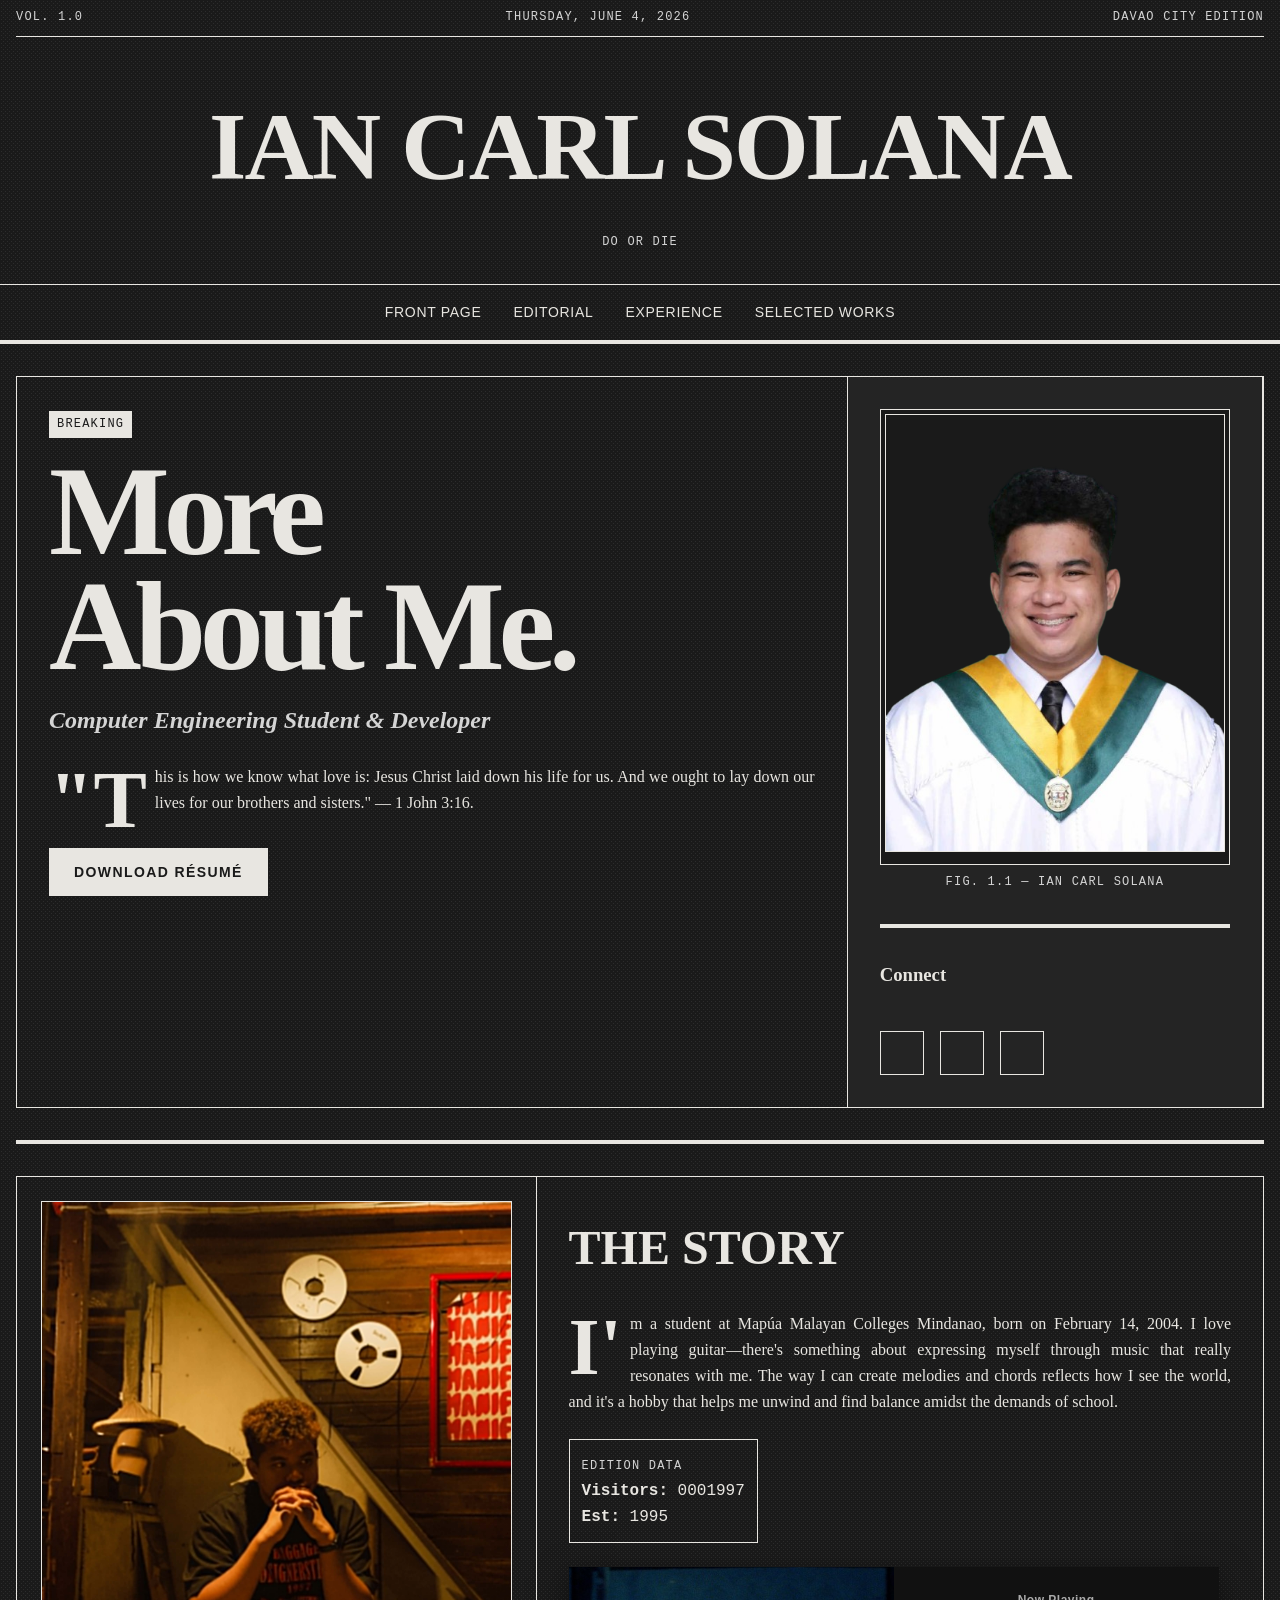
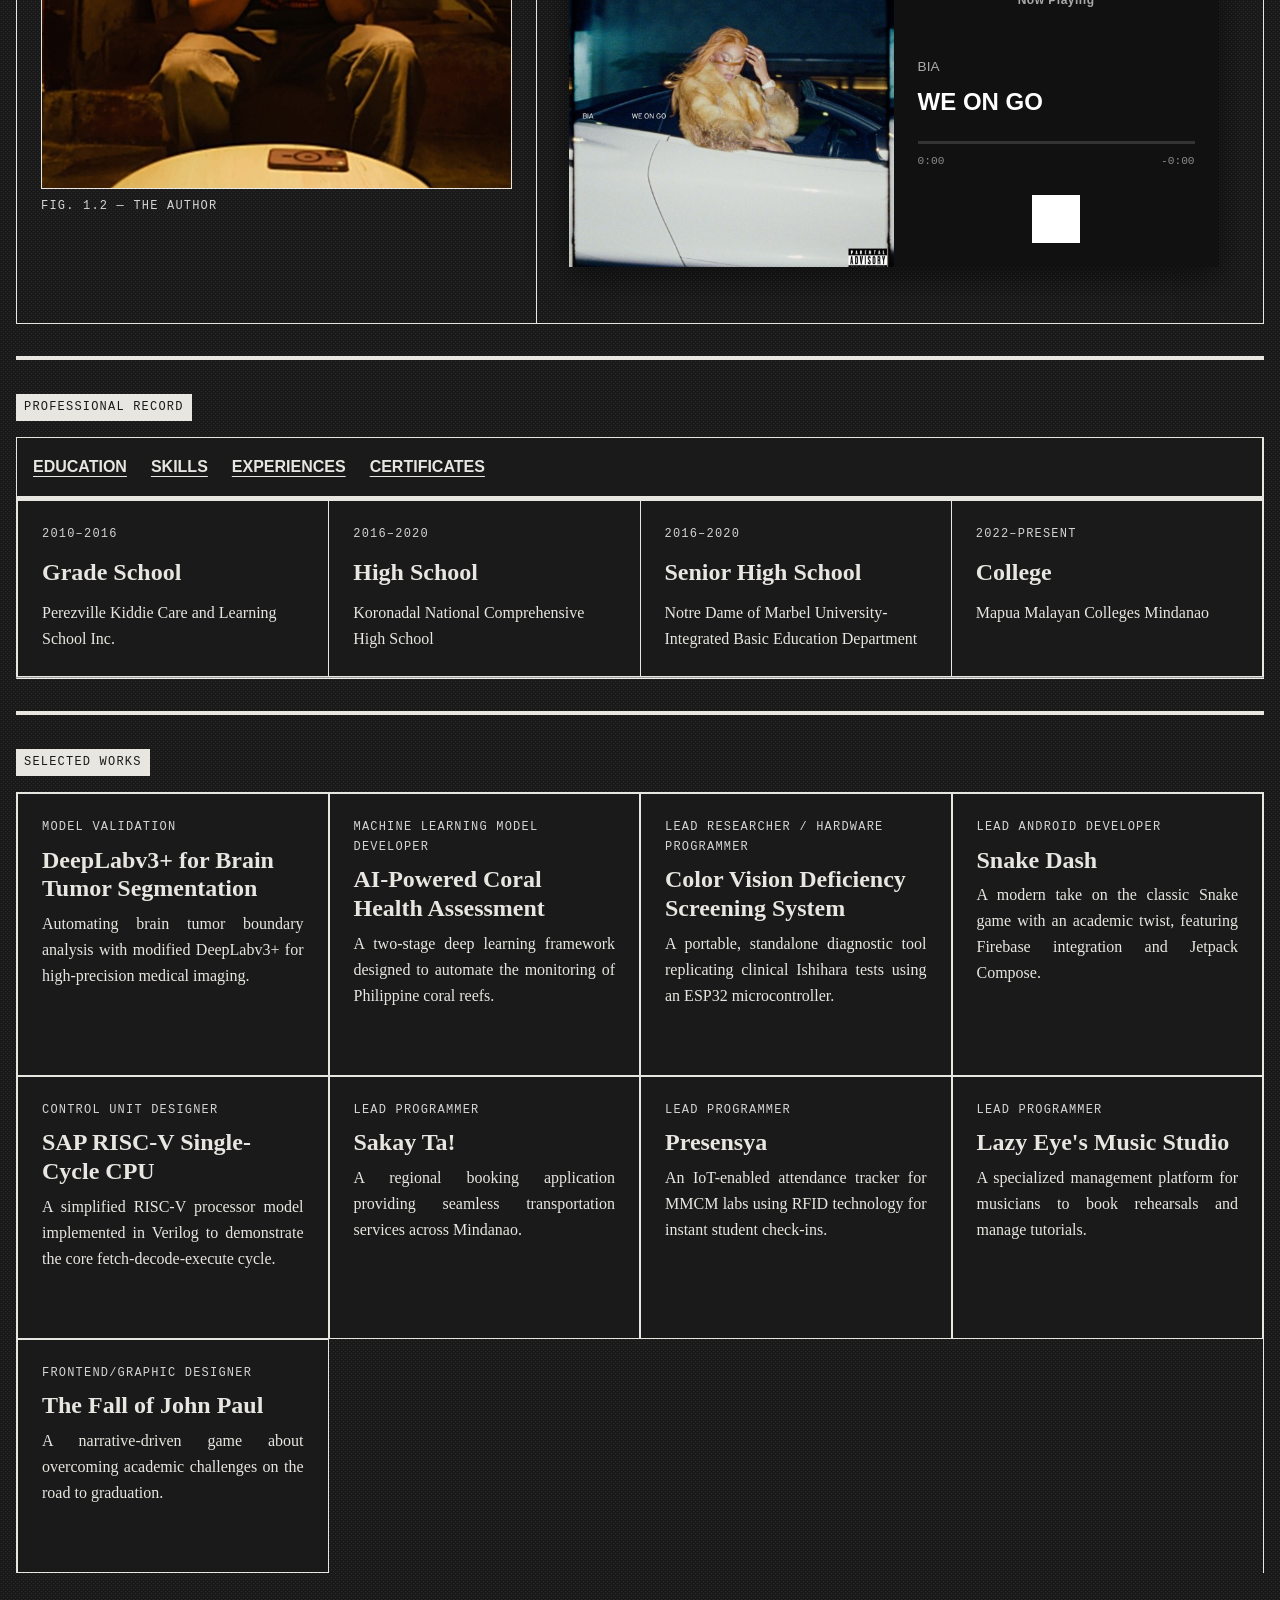
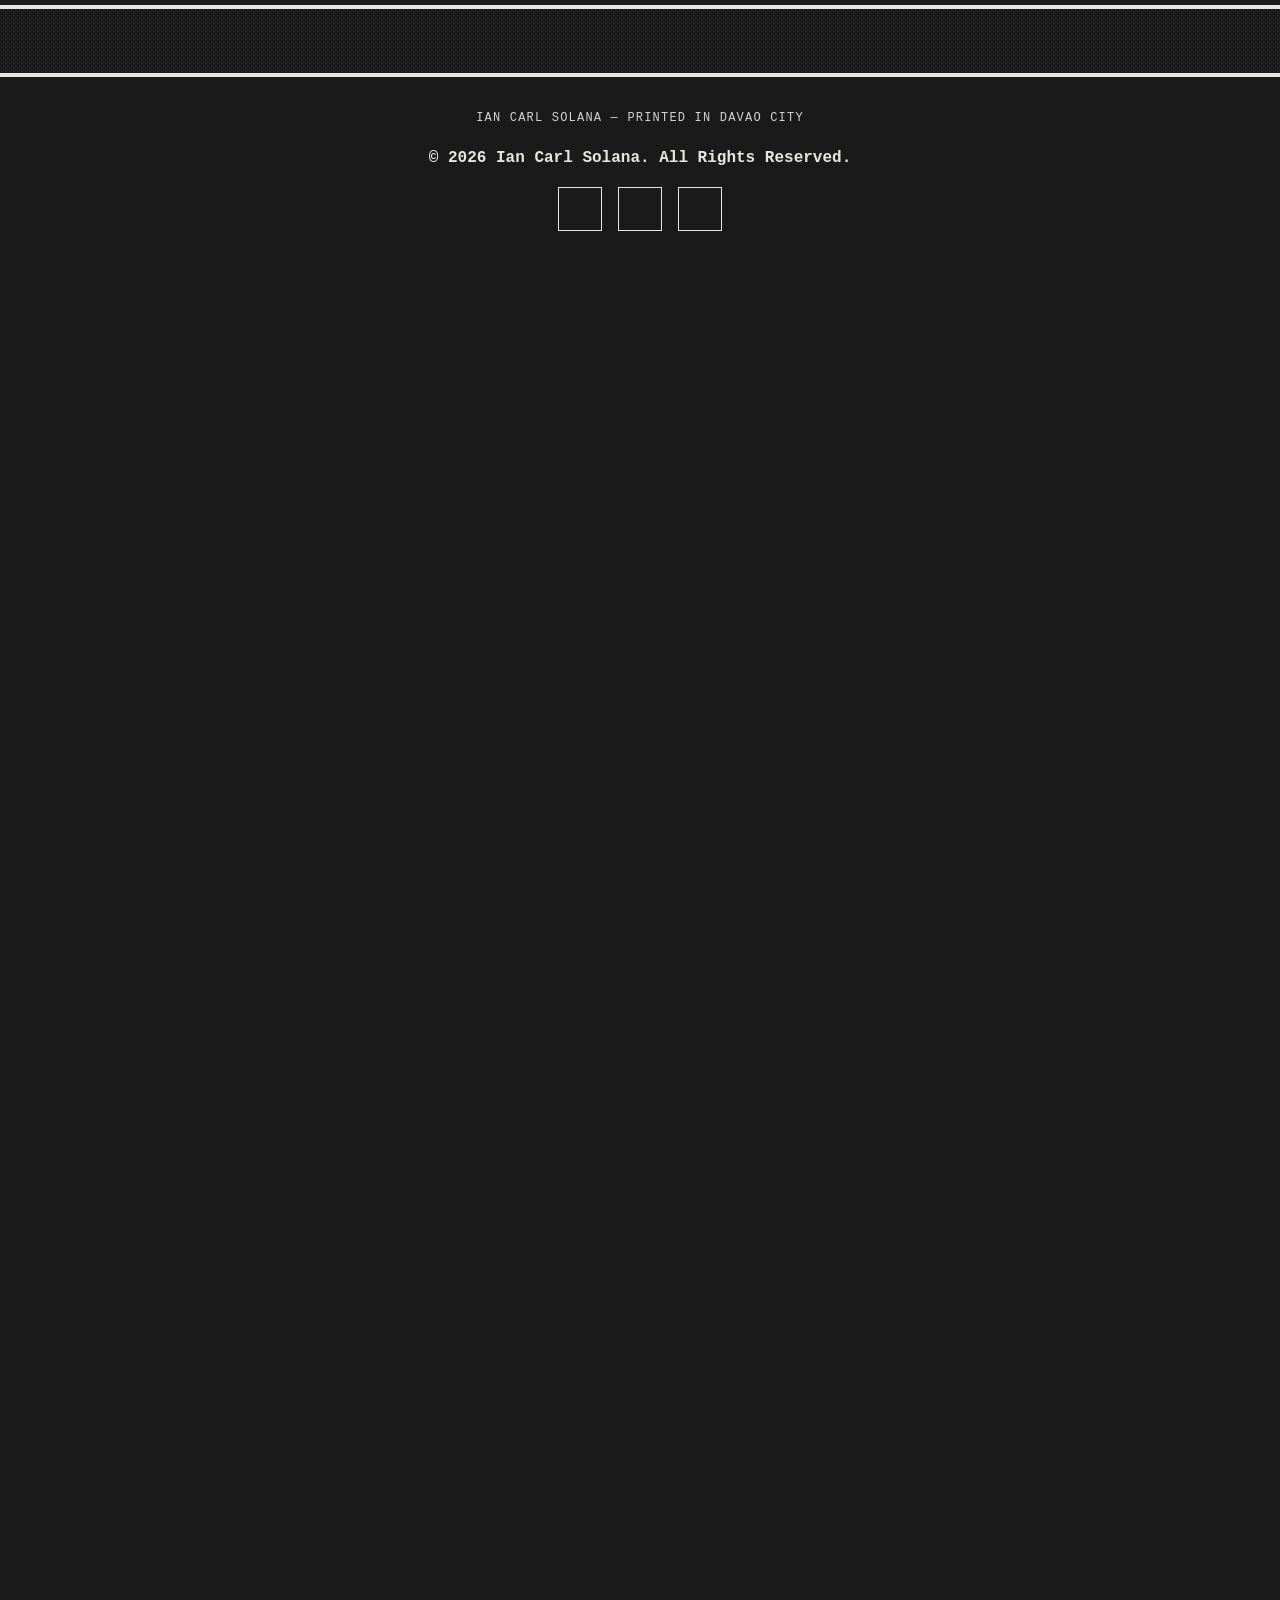
==== commit 92a08201: "weq" ====
--- a/Main.html
+++ b/Main.html
@@ -1,781 +1,10 @@
-<!DOCTYPE html>
-<html lang="en">
-<head>
-    <meta charset="UTF-8">
-    <meta http-equiv="X-UA-Compatible" content="IE=edge" />
-    <meta name="viewport" content="width=device-width, initial-scale=1.0" />
-    <title>SOLYOURSOLUTION</title>
-    <link rel="icon" type="image/x-icon" href="images/icon.ico">
-    
-    <!-- CSS -->
-    <link rel="stylesheet" href="Main.css" />
-    <link rel="stylesheet" href="mediaqueries.css" />
-    <link rel="stylesheet" href="https://cdnjs.cloudflare.com/ajax/libs/font-awesome/6.0.0-beta3/css/all.min.css" />
-    <link href='https://unpkg.com/boxicons@2.1.4/css/boxicons.min.css' rel='stylesheet'>
-</head>
-
-<body>
-    <!-- ===================== HEADER ===================== -->
-    <header class="masthead">
-        <div class="container">
-            <div class="masthead-top label-meta">
-                <span>Vol. 1.0</span>
-                <span id="current-date">Thursday, June 4, 2026</span>
-                <span>Davao City Edition</span>
-            </div>
-            <div class="masthead-title">
-                <a href="#" style="text-decoration: none;">
-                    <h1 style="font-family: var(--font-serif); font-size: clamp(3rem, 8vw, 6rem); letter-spacing: -0.02em; text-transform: uppercase;">Ian Carl Solana</h1>
-                </a>
-                <div class="label-meta" style="margin-top: 8px;">Do or Die</div>
-            </div>
-        </div>
-        <nav class="nav-bar" id="navbar">
-            <a href="#home"     id="nav-home">Front Page</a>
-            <a href="#about"    id="nav-about">Editorial</a>
-            <a href="#projects" id="nav-experience">Experience</a>
-            <a href="#project"  id="nav-projects">Selected Works</a>
-        </nav>
-    </header>
-
-    <div class="container">
-        <!-- ===================== HOME SECTION ===================== -->
-        <section id="home" class="grid-container" style="border-right: 1px solid var(--color-fg);">
-            <div class="home-article" style="grid-column: span 8;">
-                <div class="label-meta" style="margin-bottom: 16px; display: inline-block; background: var(--color-fg); color: var(--color-bg); padding: 4px 8px;">Breaking</div>
-                <h1 class="headline-hero">More<br>About Me.</h1>
-                <h3 style="font-family: var(--font-serif); font-size: 1.5rem; margin: 16px 0; color: var(--color-neutral-600); font-style: italic;">Computer Engineering Student & Developer</h3>
-                
-                <p class="drop-cap" style="margin-top: 24px; text-align: justify;">"This is how we know what love is: Jesus Christ laid down his life for us. And we ought to lay down our lives for our brothers and sisters." — 1 John 3:16.</p>
-                
-                <div class="btn-box" style="margin-top: 32px;">
-                    <a href="assets/Ian_Carl_Solana_Resume.pdf" download="Ian_Carl_Solana_Resume" class="btn-primary hard-shadow-hover">Download Résumé</a>
-                </div>
-            </div>
-            
-            <div class="home-sidebar" style="grid-column: span 4; display: flex; flex-direction: column;">
-                <div style="border: 1px solid var(--color-fg); padding: 4px; background: var(--color-bg);">
-                    <img src="images/pic.png" alt="Ian Carl Solana profile photo" style="width: 100%; border: 1px solid var(--color-fg); ">
-                </div>
-                <div class="label-meta" style="text-align: center; margin-top: 8px;">Fig. 1.1 — Ian Carl Solana</div>
-                
-                <div class="divider-heavy"></div>
-                
-                <h3 style="font-family: var(--font-serif); font-weight: bold; margin-bottom: 16px;">Connect</h3>
-                <div class="home-sci">
-                    <a href="https://web.facebook.com/ian.solana.35" target="_blank" aria-label="Facebook" class="hard-shadow-hover"><i class='bx bxl-facebook-circle'></i></a>
-                    <a href="https://www.instagram.com/solyoursolution/" target="_blank" aria-label="Instagram" class="hard-shadow-hover"><i class='bx bxl-instagram-alt'></i></a>
-                    <a href="https://github.com/Edge-html" target="_blank" aria-label="GitHub" class="hard-shadow-hover"><i class='bx bxl-github'></i></a>
-                </div>
-
-
-            </div>
-        </section>
-
-    <!-- ===================== ABOUT SECTION ===================== -->
-    <div class="divider-heavy"></div>
-    <section id="about" class="about-split newsprint-texture">
-        <div class="about-img-col">
-            <div class="author-slideshow">
-                <img src="slideshow/181766e6-6dbd-4cbd-9dd4-6cb98a264842.jpg" alt="Author Slide 1" class="active">
-                <img src="slideshow/263abcd3-4ca7-40ae-baf9-fc465973da89.jpg" alt="Author Slide 2">
-                <img src="slideshow/4447a7ae-2461-4355-9ad8-a9ab6c40eebf.jpg" alt="Author Slide 3">
-                <img src="slideshow/d3f719c2-7120-460b-84f0-9721e9db3025.jpg" alt="Author Slide 4">
-                <img src="slideshow/da6a4433-7509-439e-9c80-18ca8952227a.jpg" alt="Author Slide 5">
-            </div>
-            <div class="label-meta" style="margin-top: 8px;">Fig. 1.2 — The Author</div>
-        </div>
-        
-        <div class="about-text-col">
-            <h2 class="headline-section" style="margin-bottom: 24px;">The Story</h2>
-            <p class="drop-cap" style="text-align: justify; margin-bottom: 24px;">I'm a student at Mapúa Malayan Colleges Mindanao, born on February 14, 2004. I love playing guitar—there's something about expressing myself through music that really resonates with me. The way I can create melodies and chords reflects how I see the world, and it's a hobby that helps me unwind and find balance amidst the demands of school.</p>
-            
-            <div style="font-family: var(--font-mono); border: 1px solid var(--color-fg); padding: 12px; display: inline-block; margin-bottom: 24px;">
-                <span class="label-meta">Edition Data</span><br>
-                <strong>Visitors:</strong> 0001997<br>
-                <strong>Est:</strong> 1995
-            </div>
-
-            <!-- MUSIC PLAYER -->
-            <div class="music-player-container">
-                <div class="music-player-cover">
-                    <img src="music/album.jpg" alt="Album Cover" onerror="this.style.display='none'">
-                </div>
-                <div class="music-player-info">
-                    <div class="music-header">
-                        <i class='bx bx-chevron-left'></i>
-                        <span>Now Playing</span>
-                        <i class='bx bx-expand'></i>
-                    </div>
-
-                    <div class="music-details">
-                        <div class="music-text">
-                            <div class="music-artist">BIA</div>
-                            <div class="music-title">WE ON GO</div>
-                        </div>
-                        <i class='bx bxs-heart music-heart'></i>
-                    </div>
-                    
-                    <div class="music-progress-wrapper">
-                        <input type="range" id="music-progress" value="0" min="0" max="100">
-                        <div class="music-time-row">
-                            <span id="music-current">0:00</span>
-                            <span id="music-total">-0:00</span>
-                        </div>
-                    </div>
-
-                    <div class="music-controls">
-                        <i class='bx bx-shuffle' id="music-shuffle"></i>
-                        <i class='bx bx-skip-previous' id="music-prev"></i>
-                        <div class="music-play-btn" id="music-play-wrapper">
-                            <i class='bx bx-play' id="music-play"></i>
-                        </div>
-                        <i class='bx bx-skip-next' id="music-next"></i>
-                        <i class='bx bx-repeat' id="music-repeat"></i>
-                    </div>
-                </div>
-                <audio id="music-audio" src="music/BIA - WE ON GO.mp3" preload="metadata"></audio>
-            </div>
-        </div>
-    </section>
-
-    <!-- ===================== EXPERIENCE SECTION ===================== -->
-    <div class="divider-heavy"></div>
-    <div class="label-meta" style="margin-bottom: 16px; display: inline-block; background: var(--color-fg); color: var(--color-bg); padding: 4px 8px;">Professional Record</div>
-    <section id="projects" class="grid-container" style="border-right: 1px solid var(--color-fg);">
-        <div class="grid-col" style="grid-column: span 12; border-bottom: 4px solid var(--color-fg); padding: 0;">
-            <nav class="nav-experience" aria-label="Experience tabs" style="display: flex; gap: 24px; padding: 16px; font-family: var(--font-sans); text-transform: uppercase; font-weight: bold;">
-                <a href="#education"   id="education-link">Education</a>
-                <a href="#skills"      id="skills-link">Skills</a>
-                <a href="#work"        id="work-link">Experiences</a>
-                <a href="#certificates" id="certificates-link">Certificates</a>
-            </nav>
-        </div>
-
-        <div class="grid-col" style="grid-column: span 12; padding: 0; border: none;">
-            <!-- EDUCATION -->
-            <section id="education" class="section">
-                <div class="experience-grid">
-                    <div class="grid-item">
-                        <div class="label-meta">2010–2016</div>
-                        <h3 style="font-family: var(--font-serif); font-size: 1.5rem; margin: 8px 0;">Grade School</h3>
-                        <p>Perezville Kiddie Care and Learning School Inc.</p>
-                    </div>
-                    <div class="grid-item">
-                        <div class="label-meta">2016–2020</div>
-                        <h3 style="font-family: var(--font-serif); font-size: 1.5rem; margin: 8px 0;">High School</h3>
-                        <p>Koronadal National Comprehensive High School</p>
-                    </div>
-                    <div class="grid-item">
-                        <div class="label-meta">2020–2022</div>
-                        <h3 style="font-family: var(--font-serif); font-size: 1.5rem; margin: 8px 0;">Senior High School</h3>
-                        <p>Notre Dame of Marbel University-Integrated Basic Education Department</p>
-                    </div>
-                    <div class="grid-item">
-                        <div class="label-meta">2022–Present</div>
-                        <h3 style="font-family: var(--font-serif); font-size: 1.5rem; margin: 8px 0;">College</h3>
-                        <p>Mapua Malayan Colleges Mindanao</p>
-                    </div>
-                </div>
-            </section>
-
-            <!-- SKILLS -->
-            <!-- SKILLS -->
-            <section id="skills" class="section" style="display: none;">
-            <div class="slider-track-wrapper">
-                <div class="slider-track" id="sliderTrack">
-
-                <!-- === ORIGINAL SET === -->
-                <div class="slider-icon-wrap">
-                    <i class='bx bxl-python'></i>
-                    <span class="slider-tooltip">Python</span>
-                </div>
-                <div class="slider-icon-wrap">
-                    <i class='bx bxl-c-plus-plus'></i>
-                    <span class="slider-tooltip">C++</span>
-                </div>
-                <div class="slider-icon-wrap">
-                    <i class='bx bxl-javascript'></i>
-                    <span class="slider-tooltip">JavaScript</span>
-                </div>
-                <div class="slider-icon-wrap">
-                    <i class='bx bxl-java'></i>
-                    <span class="slider-tooltip">Java</span>
-                </div>
-                <div class="slider-icon-wrap">
-                    <i class='bx bx-code'></i>
-                    <span class="slider-tooltip">C</span>
-                </div>
-                <div class="slider-icon-wrap">
-                    <i class='bx bxs-file-js'></i>
-                    <span class="slider-tooltip">C#</span>
-                </div>
-                <div class="slider-icon-wrap">
-                    <i class='bx bx-brain'></i>
-                    <span class="slider-tooltip">Deep Learning</span>
-                </div>
-                <div class="slider-icon-wrap">
-                    <i class='bx bx-scan'></i>
-                    <span class="slider-tooltip">Computer Vision</span>
-                </div>
-                <div class="slider-icon-wrap">
-                    <i class='bx bx-network-chart'></i>
-                    <span class="slider-tooltip">Neural Networks</span>
-                </div>
-                <div class="slider-icon-wrap">
-                    <i class='bx bx-shield-quarter'></i>
-                    <span class="slider-tooltip">Cisco Networking</span>
-                </div>
-                <div class="slider-icon-wrap">
-                    <i class='bx bx-broadcast'></i>
-                    <span class="slider-tooltip">Huawei eNSP</span>
-                </div>
-                <div class="slider-icon-wrap">
-                    <i class='bx bx-wifi'></i>
-                    <span class="slider-tooltip">IoT Connectivity</span>
-                </div>
-                <div class="slider-icon-wrap">
-                    <i class='bx bx-git-branch'></i>
-                    <span class="slider-tooltip">Routing & Switching</span>
-                </div>
-                <div class="slider-icon-wrap">
-                    <i class='bx bx-bolt-circle'></i>
-                    <span class="slider-tooltip">KiCad</span>
-                </div>
-                <div class="slider-icon-wrap">
-                    <i class='bx bx-microchip'></i>
-                    <span class="slider-tooltip">RISC-V</span>
-                </div>
-                <div class="slider-icon-wrap">
-                    <i class='bx bxs-data'></i>
-                    <span class="slider-tooltip">MySQL</span>
-                </div>
-                <div class="slider-icon-wrap">
-                    <i class='bx bx-server'></i>
-                    <span class="slider-tooltip">phpMyAdmin</span>
-                </div>
-                <div class="slider-icon-wrap">
-                    <i class='bx bx-file-blank'></i>
-                    <span class="slider-tooltip">SQLite</span>
-                </div>
-                <div class="slider-icon-wrap">
-                    <i class='bx bxl-github'></i>
-                    <span class="slider-tooltip">GitHub</span>
-                </div>
-                <div class="slider-icon-wrap">
-                    <i class='bx bxs-slideshow'></i>
-                    <span class="slider-tooltip">PowerPoint</span>
-                </div>
-                <div class="slider-icon-wrap">
-                    <i class='bx bxs-file-export'></i>
-                    <span class="slider-tooltip">Excel</span>
-                </div>
-                <div class="slider-icon-wrap">
-                    <i class='bx bxl-android'></i>
-                    <span class="slider-tooltip">Android</span>
-                </div>
-                <div class="slider-icon-wrap">
-                    <i class='bx bxl-firebase'></i>
-                    <span class="slider-tooltip">Firebase</span>
-                </div>
-
-                <!-- === DUPLICATE SET (seamless loop) === -->
-                <div class="slider-icon-wrap" aria-hidden="true">
-                    <i class='bx bxl-python'></i>
-                    <span class="slider-tooltip">Python</span>
-                </div>
-                <div class="slider-icon-wrap" aria-hidden="true">
-                    <i class='bx bxl-c-plus-plus'></i>
-                    <span class="slider-tooltip">C++</span>
-                </div>
-                <div class="slider-icon-wrap" aria-hidden="true">
-                    <i class='bx bxl-javascript'></i>
-                    <span class="slider-tooltip">JavaScript</span>
-                </div>
-                <div class="slider-icon-wrap" aria-hidden="true">
-                    <i class='bx bxl-java'></i>
-                    <span class="slider-tooltip">Java</span>
-                </div>
-                <div class="slider-icon-wrap" aria-hidden="true">
-                    <i class='bx bx-code'></i>
-                    <span class="slider-tooltip">C</span>
-                </div>
-                <div class="slider-icon-wrap" aria-hidden="true">
-                    <i class='bx bxs-file-js'></i>
-                    <span class="slider-tooltip">C#</span>
-                </div>
-                <div class="slider-icon-wrap" aria-hidden="true">
-                    <i class='bx bx-brain'></i>
-                    <span class="slider-tooltip">Deep Learning</span>
-                </div>
-                <div class="slider-icon-wrap" aria-hidden="true">
-                    <i class='bx bx-scan'></i>
-                    <span class="slider-tooltip">Computer Vision</span>
-                </div>
-                <div class="slider-icon-wrap" aria-hidden="true">
-                    <i class='bx bx-network-chart'></i>
-                    <span class="slider-tooltip">Neural Networks</span>
-                </div>
-                <div class="slider-icon-wrap" aria-hidden="true">
-                    <i class='bx bx-shield-quarter'></i>
-                    <span class="slider-tooltip">Cisco Networking</span>
-                </div>
-                <div class="slider-icon-wrap" aria-hidden="true">
-                    <i class='bx bx-broadcast'></i>
-                    <span class="slider-tooltip">Huawei eNSP</span>
-                </div>
-                <div class="slider-icon-wrap" aria-hidden="true">
-                    <i class='bx bx-wifi'></i>
-                    <span class="slider-tooltip">IoT Connectivity</span>
-                </div>
-                <div class="slider-icon-wrap" aria-hidden="true">
-                    <i class='bx bx-git-branch'></i>
-                    <span class="slider-tooltip">Routing & Switching</span>
-                </div>
-                <div class="slider-icon-wrap" aria-hidden="true">
-                    <i class='bx bx-bolt-circle'></i>
-                    <span class="slider-tooltip">KiCad</span>
-                </div>
-                <div class="slider-icon-wrap" aria-hidden="true">
-                    <i class='bx bx-microchip'></i>
-                    <span class="slider-tooltip">RISC-V</span>
-                </div>
-                <div class="slider-icon-wrap" aria-hidden="true">
-                    <i class='bx bxs-data'></i>
-                    <span class="slider-tooltip">MySQL</span>
-                </div>
-                <div class="slider-icon-wrap" aria-hidden="true">
-                    <i class='bx bx-server'></i>
-                    <span class="slider-tooltip">phpMyAdmin</span>
-                </div>
-                <div class="slider-icon-wrap" aria-hidden="true">
-                    <i class='bx bx-file-blank'></i>
-                    <span class="slider-tooltip">SQLite</span>
-                </div>
-                <div class="slider-icon-wrap" aria-hidden="true">
-                    <i class='bx bxl-github'></i>
-                    <span class="slider-tooltip">GitHub</span>
-                </div>
-                <div class="slider-icon-wrap" aria-hidden="true">
-                    <i class='bx bxs-slideshow'></i>
-                    <span class="slider-tooltip">PowerPoint</span>
-                </div>
-                <div class="slider-icon-wrap" aria-hidden="true">
-                    <i class='bx bxs-file-export'></i>
-                    <span class="slider-tooltip">Excel</span>
-                </div>
-                <div class="slider-icon-wrap" aria-hidden="true">
-                    <i class='bx bxl-android'></i>
-                    <span class="slider-tooltip">Android</span>
-                </div>
-                <div class="slider-icon-wrap" aria-hidden="true">
-                    <i class='bx bxl-firebase'></i>
-                    <span class="slider-tooltip">Firebase</span>
-                </div>
-
-                </div><!-- /.slider-track -->
-            </div><!-- /.slider-track-wrapper -->
-            </section>
-
-            <!-- WORK / EXPERIENCES -->
-            <section id="work" class="section" style="display: none;">
-                <div style="padding: 24px;">
-                    
-                    <h3 class="headline-section" style="font-size: 2rem; margin-bottom: 24px; border-bottom: 2px solid var(--color-fg); padding-bottom: 8px;">Work Experience</h3>
-                    
-                    <div style="border-left: 2px solid var(--color-fg); padding-left: 24px; margin-left: 12px; display: flex; flex-direction: column; gap: 32px;">
-                        
-                        <div style="position: relative;">
-                            <div style="position: absolute; left: -31px; top: 0; width: 12px; height: 12px; background: var(--color-bg); border: 2px solid var(--color-fg);"></div>
-                            <div class="label-meta">Apr 21, 2026 – Present</div>
-                            <h3 style="font-family: var(--font-serif); font-size: 1.5rem; margin: 4px 0;">Sf Group of Companies</h3>
-                            <p style="font-family: var(--font-mono); font-size: 12px; text-transform: uppercase; color: var(--color-neutral-500);">"Research and Development" and "Data and Systems Innovation" Intern</p>
-                        </div>
-                        <div style="position: relative;">
-                            <div style="position: absolute; left: -31px; top: 0; width: 12px; height: 12px; background: var(--color-bg); border: 2px solid var(--color-fg);"></div>
-                            <div class="label-meta">May 2025 – Nov 2025</div>
-                            <h3 style="font-family: var(--font-serif); font-size: 1.5rem; margin: 4px 0;">RWR I.T Solutions Enterprise Co.</h3>
-                            <p style="font-family: var(--font-mono); font-size: 12px; text-transform: uppercase; color: var(--color-neutral-500);">Helper</p>
-                        </div>
-
-                        <div style="position: relative;">
-                            <div style="position: absolute; left: -31px; top: 0; width: 12px; height: 12px; background: var(--color-bg); border: 2px solid var(--color-fg);"></div>
-                            <div class="label-meta">Feb 2023 – May 2023</div>
-                            <h3 style="font-family: var(--font-serif); font-size: 1.5rem; margin: 4px 0;">Margella's Little Kitchen</h3>
-                            <p style="font-family: var(--font-mono); font-size: 12px; text-transform: uppercase; color: var(--color-neutral-500);">Helper</p>
-                        </div>
-
-                        <div style="position: relative;">
-                            <div style="position: absolute; left: -31px; top: 0; width: 12px; height: 12px; background: var(--color-bg); border: 2px solid var(--color-fg);"></div>
-                            <div class="label-meta">Jan 2021 – Sep 2021</div>
-                            <h3 style="font-family: var(--font-serif); font-size: 1.5rem; margin: 4px 0;">Koronadal Essenxia Technologies</h3>
-                            <p style="font-family: var(--font-mono); font-size: 12px; text-transform: uppercase; color: var(--color-neutral-500);">Helper</p>
-                        </div>
-                    </div>
-
-                    <h3 class="headline-section" style="font-size: 2rem; margin: 48px 0 24px 0; border-bottom: 2px solid var(--color-fg); padding-bottom: 8px;">Organizational Experience</h3>
-                    
-                    <div style="border-left: 2px solid var(--color-fg); padding-left: 24px; margin-left: 12px; display: flex; flex-direction: column; gap: 32px;">
-                        
-                        <div style="position: relative;">
-                            <div style="position: absolute; left: -31px; top: 0; width: 12px; height: 12px; background: var(--color-bg); border: 2px solid var(--color-fg);"></div>
-                            <div class="label-meta">Aug 2025 – Present</div>
-                            <h3 style="font-family: var(--font-serif); font-size: 1.5rem; margin: 4px 0;">Institute of Computer Engineers of the Philippines</h3>
-                            <p style="font-family: var(--font-mono); font-size: 12px; text-transform: uppercase; color: var(--color-neutral-500);">Treasurer</p>
-                        </div>
-
-                        <div style="position: relative;">
-                            <div style="position: absolute; left: -31px; top: 0; width: 12px; height: 12px; background: var(--color-bg); border: 2px solid var(--color-fg);"></div>
-                            <div class="label-meta">Aug 2024 – Present</div>
-                            <h3 style="font-family: var(--font-serif); font-size: 1.5rem; margin: 4px 0;">Institute of Computer Engineers of the Philippines</h3>
-                            <p style="font-family: var(--font-mono); font-size: 12px; text-transform: uppercase; color: var(--color-neutral-500);">Director of Technicals</p>
-                        </div>
-
-                        <div style="position: relative;">
-                            <div style="position: absolute; left: -31px; top: 0; width: 12px; height: 12px; background: var(--color-bg); border: 2px solid var(--color-fg);"></div>
-                            <div class="label-meta">Apr 2018 – Apr 2019</div>
-                            <h3 style="font-family: var(--font-serif); font-size: 1.5rem; margin: 4px 0;">Supreme Student Government - KNCHS</h3>
-                            <p style="font-family: var(--font-mono); font-size: 12px; text-transform: uppercase; color: var(--color-neutral-500);">Business Manager</p>
-                        </div>
-                    </div>
-
-                </div>
-            </section>
-
-            <!-- CERTIFICATES -->
-            <section id="certificates" class="section" style="display: none;">
-                <div class="experience-grid" id="certificates-container">
-
-                    <div class="grid-item hard-shadow-hover" onclick="openCertViewer('images/deep.png', 'Deep Learning with TensorFlow', '2b6f8f4a3a854b22a280515bdbea7732', 'April 2026')" style="cursor:pointer;">
-    <div style="border: 1px solid var(--color-fg); padding: 4px; background: var(--color-neutral-100); margin-bottom: 12px;">
-        <img src="images/deep.png" alt="Certificate" style="width:100%; border:1px solid var(--color-fg);">
-    </div>
-    <div class="label-meta">April 2026</div>
-    <h3 style="font-family: var(--font-serif); font-size: 1.25rem; margin: 8px 0;">Deep Learning with TensorFlow</h3>
-    <p style="font-family: var(--font-sans); font-size: 12px; text-transform: uppercase;">Cognitive Class - IBM Developer Skills Network</p>
-</div>
-
-                    <div class="grid-item hard-shadow-hover" onclick="openCertViewer('images/css.png', 'CSS Essentials', '71523fa6-914f-41e0-bab8-87feaf3e3c20', 'April 2026')" style="cursor:pointer;">
-    <div style="border: 1px solid var(--color-fg); padding: 4px; background: var(--color-neutral-100); margin-bottom: 12px;">
-        <img src="images/css.png" alt="Certificate" style="width:100%; border:1px solid var(--color-fg);">
-    </div>
-    <div class="label-meta">April 2026</div>
-    <h3 style="font-family: var(--font-serif); font-size: 1.25rem; margin: 8px 0;">CSS Essentials</h3>
-    <p style="font-family: var(--font-sans); font-size: 12px; text-transform: uppercase;">DICT-ITU DTC</p>
-</div>
-
-                    <div class="grid-item hard-shadow-hover" onclick="openCertViewer('images/nss.png', 'Network Support and Security', 'b3b123b7-5e35-4825-9b4a-98d1971a6feb', 'April 2026')" style="cursor:pointer;">
-    <div style="border: 1px solid var(--color-fg); padding: 4px; background: var(--color-neutral-100); margin-bottom: 12px;">
-        <img src="images/nss.png" alt="Certificate" style="width:100%; border:1px solid var(--color-fg);">
-    </div>
-    <div class="label-meta">April 2026</div>
-    <h3 style="font-family: var(--font-serif); font-size: 1.25rem; margin: 8px 0;">Network Support and Security</h3>
-    <p style="font-family: var(--font-sans); font-size: 12px; text-transform: uppercase;">DICT-ITU DTC</p>
-</div>
-
-                    <div class="grid-item hard-shadow-hover" onclick="openCertViewer('images/softskills.png', 'Soft Skills for Information Security Professionals', '0edb38297017c55946042899777e524f', 'June 2025')" style="cursor:pointer;">
-    <div style="border: 1px solid var(--color-fg); padding: 4px; background: var(--color-neutral-100); margin-bottom: 12px;">
-        <img src="images/softskills.png" alt="Certificate" style="width:100%; border:1px solid var(--color-fg);">
-    </div>
-    <div class="label-meta">June 2025</div>
-    <h3 style="font-family: var(--font-serif); font-size: 1.25rem; margin: 8px 0;">Soft Skills for Information Security Professionals</h3>
-    <p style="font-family: var(--font-sans); font-size: 12px; text-transform: uppercase;">LinkedIn Learning</p>
-</div>
-
-                    <div class="grid-item hard-shadow-hover" onclick="openCertViewer('images/python.png', 'Python Essential Training', '26607115f4fe3ff7b92159a2e9154d1f3ac9f68614689f8cded4abd935b39eec', 'June 2025')" style="cursor:pointer;">
-    <div style="border: 1px solid var(--color-fg); padding: 4px; background: var(--color-neutral-100); margin-bottom: 12px;">
-        <img src="images/python.png" alt="Certificate" style="width:100%; border:1px solid var(--color-fg);">
-    </div>
-    <div class="label-meta">June 2025</div>
-    <h3 style="font-family: var(--font-serif); font-size: 1.25rem; margin: 8px 0;">Python Essential Training</h3>
-    <p style="font-family: var(--font-sans); font-size: 12px; text-transform: uppercase;">LinkedIn Learning</p>
-</div>
-
-                    <div class="grid-item hard-shadow-hover" onclick="openCertViewer('images/bash.png', 'Learning Bash Scripting (2021)', '4c0a0a4cfbb9eeaeb37792b734ce830f9cb7e9a935844e438f946a854a730acd', 'June 2025')" style="cursor:pointer;">
-    <div style="border: 1px solid var(--color-fg); padding: 4px; background: var(--color-neutral-100); margin-bottom: 12px;">
-        <img src="images/bash.png" alt="Certificate" style="width:100%; border:1px solid var(--color-fg);">
-    </div>
-    <div class="label-meta">June 2025</div>
-    <h3 style="font-family: var(--font-serif); font-size: 1.25rem; margin: 8px 0;">Learning Bash Scripting (2021)</h3>
-    <p style="font-family: var(--font-sans); font-size: 12px; text-transform: uppercase;">LinkedIn Learning</p>
-</div>
-
-                    <div class="grid-item hard-shadow-hover" onclick="openCertViewer('images/ps.png', 'Learning PowerShell', '849cfa4f1e93d0aa72aadca9839903db6bbd46534aa5060d44bece1e44135258', 'June 2025')" style="cursor:pointer;">
-    <div style="border: 1px solid var(--color-fg); padding: 4px; background: var(--color-neutral-100); margin-bottom: 12px;">
-        <img src="images/ps.png" alt="Certificate" style="width:100%; border:1px solid var(--color-fg);">
-    </div>
-    <div class="label-meta">June 2025</div>
-    <h3 style="font-family: var(--font-serif); font-size: 1.25rem; margin: 8px 0;">Learning PowerShell</h3>
-    <p style="font-family: var(--font-sans); font-size: 12px; text-transform: uppercase;">LinkedIn Learning</p>
-</div>
-
-                    <div class="grid-item hard-shadow-hover" onclick="openCertViewer('images/protect.png', 'Protecting Your Network with Open Source Software', 'f4f1964f2bc5c9597b978974ce6862e5605606c0253fa0008feabc372659e9e3', 'June 2025')" style="cursor:pointer;">
-    <div style="border: 1px solid var(--color-fg); padding: 4px; background: var(--color-neutral-100); margin-bottom: 12px;">
-        <img src="images/protect.png" alt="Certificate" style="width:100%; border:1px solid var(--color-fg);">
-    </div>
-    <div class="label-meta">June 2025</div>
-    <h3 style="font-family: var(--font-serif); font-size: 1.25rem; margin: 8px 0;">Protecting Your Network with Open Source Software</h3>
-    <p style="font-family: var(--font-sans); font-size: 12px; text-transform: uppercase;">LinkedIn Learning</p>
-</div>
-
-                    <div class="grid-item hard-shadow-hover" onclick="openCertViewer('images/wire.png', 'Wireshark: Malware and Forensics', 'f746d257d490b4e5a777b08358ad6de8fb9e151e10e445bc55d29262be7d3494', 'June 2025')" style="cursor:pointer;">
-    <div style="border: 1px solid var(--color-fg); padding: 4px; background: var(--color-neutral-100); margin-bottom: 12px;">
-        <img src="images/wire.png" alt="Certificate" style="width:100%; border:1px solid var(--color-fg);">
-    </div>
-    <div class="label-meta">June 2025</div>
-    <h3 style="font-family: var(--font-serif); font-size: 1.25rem; margin: 8px 0;">Wireshark: Malware and Forensics</h3>
-    <p style="font-family: var(--font-sans); font-size: 12px; text-transform: uppercase;">LinkedIn Learning</p>
-</div>
-
-                    <div class="grid-item hard-shadow-hover" onclick="openCertViewer('images/linux.png', 'Learning Linux Command Line (2023)', '8d53f65b9b3615cce970e8368edf542c231c005d212eea4d8aab2cb957af7c47', 'June 2025')" style="cursor:pointer;">
-    <div style="border: 1px solid var(--color-fg); padding: 4px; background: var(--color-neutral-100); margin-bottom: 12px;">
-        <img src="images/linux.png" alt="Certificate" style="width:100%; border:1px solid var(--color-fg);">
-    </div>
-    <div class="label-meta">June 2025</div>
-    <h3 style="font-family: var(--font-serif); font-size: 1.25rem; margin: 8px 0;">Learning Linux Command Line (2023)</h3>
-    <p style="font-family: var(--font-sans); font-size: 12px; text-transform: uppercase;">LinkedIn Learning</p>
-</div>
-
-                    <div class="grid-item hard-shadow-hover" onclick="openCertViewer('images/net.png', 'Network Forensics (2019)', 'b49cec1b7d667b2a306a3e93980fadea63c73c9f923fdfa7b9e9432e79b8928d', 'June 2025')" style="cursor:pointer;">
-    <div style="border: 1px solid var(--color-fg); padding: 4px; background: var(--color-neutral-100); margin-bottom: 12px;">
-        <img src="images/net.png" alt="Certificate" style="width:100%; border:1px solid var(--color-fg);">
-    </div>
-    <div class="label-meta">June 2025</div>
-    <h3 style="font-family: var(--font-serif); font-size: 1.25rem; margin: 8px 0;">Network Forensics (2019)</h3>
-    <p style="font-family: var(--font-sans); font-size: 12px; text-transform: uppercase;">LinkedIn Learning</p>
-</div>
-
-                    <div class="grid-item hard-shadow-hover" onclick="openCertViewer('images/os.png', 'Operating System Forensics (2019)', 'e7d7105082a498a26bdbd3d1ee64b2fe85b0c3b87edb3e5255c18ba6959fb30d', 'April 2025')" style="cursor:pointer;">
-    <div style="border: 1px solid var(--color-fg); padding: 4px; background: var(--color-neutral-100); margin-bottom: 12px;">
-        <img src="images/os.png" alt="Certificate" style="width:100%; border:1px solid var(--color-fg);">
-    </div>
-    <div class="label-meta">April 2025</div>
-    <h3 style="font-family: var(--font-serif); font-size: 1.25rem; margin: 8px 0;">Operating System Forensics (2019)</h3>
-    <p style="font-family: var(--font-sans); font-size: 12px; text-transform: uppercase;">LinkedIn Learning</p>
-</div>
-
-                    <div class="grid-item hard-shadow-hover" onclick="openCertViewer('images/lcf.png', 'Learning Computer Forensics', '39bc5f6843a77ddfb88ea7f19b384ec8e97b60b04b3b3842b395322c3c3043ae', 'April 2025')" style="cursor:pointer;">
-    <div style="border: 1px solid var(--color-fg); padding: 4px; background: var(--color-neutral-100); margin-bottom: 12px;">
-        <img src="images/lcf.png" alt="Certificate" style="width:100%; border:1px solid var(--color-fg);">
-    </div>
-    <div class="label-meta">April 2025</div>
-    <h3 style="font-family: var(--font-serif); font-size: 1.25rem; margin: 8px 0;">Learning Computer Forensics</h3>
-    <p style="font-family: var(--font-sans); font-size: 12px; text-transform: uppercase;">LinkedIn Learning</p>
-</div>
-
-                </div>
-            </section>
-
-        </div>
-    </section>
-
-    <hr class="hr-groove">
-
-    <!-- ===================== PROJECTS SECTION ===================== -->
-    <div class="divider-heavy"></div>
-    <div class="label-meta" style="margin-bottom: 16px; display: inline-block; background: var(--color-fg); color: var(--color-bg); padding: 4px 8px;">Selected Works</div>
-    <section id="project" class="project-grid" style="border-right: 1px solid var(--color-fg);">
-
-                <div class="grid-item hard-shadow-hover" onclick="openModal(
-                    'DeepLabv3+ for Brain Tumor Segmentation', 
-                    'Model Validation & Optimization', 
-                    '<h3 class=\'modal-sub-header\'>Introduction & Purpose</h3> Deep learning has become a fundamental technology in neuro-oncology, where automated analysis is vital for improving diagnostic accuracy and reducing clinician workload. Precise delineation of tumor boundaries is essential for treatment planning, surgical guidance, and monitoring disease progression. The primary objective of this study was to implement a robust segmentation model for brain tumor detection in MRI scans and evaluate the impact of different optimization strategies—specifically Adam and SGD—on training convergence and spatial precision. <br><br> <h3 class=\'modal-sub-header\'>Software Architecture & Methodology</h3> This research utilized a modified DeepLabv3+ architecture, an encoder-decoder framework designed to capture multi-scale contextual information. The network utilized an Atrous Spatial Pyramid Pooling (ASPP) block featuring parallel dilated convolutions with rates of 6, 12, and 18. This allowed the model to detect tumors of varying sizes without increasing parameter counts. Critical skip connections were integrated to combine low-level feature maps from the early encoder stages with high-level semantic features in the decoder, essential for recovering fine spatial details typically lost during downsampling. To address the class imbalance inherent in medical imaging, the model employed the Focal Tversky Loss function.<br><br> <h3 class=\'modal-sub-header\'>Optimization Results</h3> The study compared the adaptive Adam optimizer against Stochastic Gradient Descent (SGD) with momentum. While baseline SGD trials showed a slow learning trend, hyperparameter tuning—increasing training to 40 epochs and adjusting the Adam learning rate to 5e-5—allowed the model to break through performance plateaus. The final tuned model achieved a 111% improvement in segmentation performance, reaching a Dice Coefficient of 0.7816 and an IoU of 0.6440. Notably, the discriminative power of the model improved dramatically, reducing False Positives by 82.7% and False Negatives by 68.1%.', 
-                    ['brain1', 'brain2', 'brain3', 'brain4']
-                )" style="cursor:pointer; display: flex; flex-direction: column; justify-content: space-between;">
-    <div>
-        <div class="label-meta">Model Validation</div>
-        <h3 style="font-family: var(--font-serif); font-size: 1.5rem; margin: 8px 0; line-height: 1.2;">DeepLabv3+ for Brain Tumor Segmentation</h3>
-        <p style="margin-bottom: 16px; text-align: justify;">Automating brain tumor boundary analysis with modified DeepLabv3+ for high-precision medical imaging.</p>
-    </div>
-    <div style="display: flex; gap: 8px;">
-        <span class="badge"><i class='bx bxl-python'></i></span>
-                        <span class="badge"><i class='bx bx-brain'></i></span>
-    </div>
-</div>
-
-                <div class="grid-item hard-shadow-hover" onclick="openModal(
-                    'AI-Powered Coral Health Assessment', 
-                    'Machine Learning Model Developer', 
-                    '<h3 class=\'modal-sub-header\'>Introduction & Background</h3> Coral reefs are vital to Philippine marine biodiversity and coastal economies, yet they face a catastrophic decline due to climate-driven bleaching. Traditional manual monitoring is labor-intensive and lacks scalability. This study proposes an automated diagnostic framework that fills this gap by integrating semantic segmentation and targeted classification to evaluate reef health objectively and at scale.<br><br> <h3 class=\'modal-sub-header\'>Research Objectives</h3> • To implement a <b>U-Net segmentation model</b> that isolates coral regions from complex underwater imagery.<br>• To develop a high-efficiency classification model using <b>EfficientNet-B0</b> to distinguish between healthy and bleached coral tissue.<br>• To evaluate the end-to-end performance of the integrated two-stage pipeline using unseen test datasets.<br><br> <h3 class=\'modal-sub-header\'>Software Architecture</h3> <table class=\'project-data-table\'><thead><tr><th>Component</th><th>Technical Implementation</th></tr></thead><tbody><tr><td><b>Segmentation (U-Net)</b></td><td>Encoder-decoder path with skip-connections for spatial resolution.</td></tr><tr><td><b>Classification (EfficientNet-B0)</b></td><td>Transfer learning approach with a custom binary classifier head.</td></tr><tr><td><b>Preprocessing</b></td><td>Standardized 256x256 resizing and HSV color-space mask generation.</td></tr></tbody></table><br> <h3 class=\'modal-sub-header\'>Experimental Results</h3> The integrated system achieved an <b>overall accuracy of 82.00%</b>. The U-Net model reached 76.24% pixel accuracy, while the EfficientNet-B0 classifier achieved 88.00% accuracy on unsegmented data. The study confirmed that a dual-phase approach significantly reduces confounding variables by ensuring the classifier focuses exclusively on isolated coral tissue.', 
-                    ['coral']
-                )" style="cursor:pointer; display: flex; flex-direction: column; justify-content: space-between;">
-    <div>
-        <div class="label-meta">Machine Learning Model Developer</div>
-        <h3 style="font-family: var(--font-serif); font-size: 1.5rem; margin: 8px 0; line-height: 1.2;">AI-Powered Coral Health Assessment</h3>
-        <p style="margin-bottom: 16px; text-align: justify;">A two-stage deep learning framework designed to automate the monitoring of Philippine coral reefs.</p>
-    </div>
-    <div style="display: flex; gap: 8px;">
-        <span class="badge"><i class='bx bxl-python'></i></span>
-                        <span class="badge"><i class='bx bx-analyse'></i></span>
-    </div>
-</div>
-
-                <div class="grid-item hard-shadow-hover" onclick="openModal(
-                    'Color Vision Deficiency Screening System', 
-                    'Lead Researcher & Hardware Programmer', 
-                    '<h3 class=\'modal-sub-header\'>Introduction & Purpose</h3> Color vision deficiency (CVD) affects approximately 1 in 12 men worldwide. While digital apps exist, they are often inconsistent due to screen calibration variables. The primary objective of this research was to design a fully autonomous, low-cost color vision tester using the ESP32 platform. This handheld device replicates clinical Ishihara tests independently of external software, making it a reliable tool for screening in resource-constrained communities.<br><br> <h3 class=\'modal-sub-header\'>Software Architecture & Hardware</h3> The system utilizes a specialized embedded processing algorithm that evaluates user input in real-time against pre-defined clinical response patterns.<br><br> <table class=\'project-data-table\'><thead><tr><th>Component</th><th>Technical Implementation</th></tr></thead><tbody><tr><td><b>Microcontroller</b></td><td>ESP32 managing SPI communication and GPIO polling.</td></tr><tr><td><b>Display</b></td><td>2.8-inch IPS TFT LCD rendering 24-bit BMP Ishihara plates.</td></tr><tr><td><b>Input Interface</b></td><td>4x4 Matrix Keypad with debouncing logic for data integrity.</td></tr><tr><td><b>Feedback System</b></td><td>Closed-loop interaction using visual LCD results and auditory tones.</td></tr></tbody></table><br> <h3 class=\'modal-sub-header\'>Diagnostic Accuracy & Results</h3> The device achieved an <b>overall diagnostic accuracy of 95.6%</b> across 45 systematic trials. The system correctly identified 100% of Normal Vision profiles and 93.3% of Protanopia and Deuteranopia cases. The embedded logic is designed for \&quot;safe-fail\&quot; operation, ensuring red-green deficiency warnings rather than incorrect specific diagnoses. With an average image load time of less than 1 second, the device proved to be a robust tool for field deployment.', 
-                    ['ishihara', 'ishihara2', 'ishihara3']
-                )" style="cursor:pointer; display: flex; flex-direction: column; justify-content: space-between;">
-    <div>
-        <div class="label-meta">Lead Researcher / Hardware Programmer</div>
-        <h3 style="font-family: var(--font-serif); font-size: 1.5rem; margin: 8px 0; line-height: 1.2;">Color Vision Deficiency Screening System</h3>
-        <p style="margin-bottom: 16px; text-align: justify;">A portable, standalone diagnostic tool replicating clinical Ishihara tests using an ESP32 microcontroller.</p>
-    </div>
-    <div style="display: flex; gap: 8px;">
-        <span class="badge"><i class='bx bx-chip'></i></span>
-                        <span class="badge"><i class='bx bx-scan'></i></span>
-    </div>
-</div>
-
-                <div class="grid-item hard-shadow-hover" onclick="openModal(
-                    'Snake Dash: Academic Challenge', 
-                    'Lead Android Developer', 
-                    '<h3 class=\'modal-sub-header\'>Brief Introduction</h3> Snakedash is a modern reimagining of the classic Snake game, designed with a humorous academic twist. Players control a student-themed snake navigating through university life, collecting grades to grow and earn points.<br><br> <h3 class=\'modal-sub-header\'>Project Objectives</h3> • To recreate classic mechanics while introducing a student-centric theme.<br>• To provide personalized gameplay through student avatar selection.<br>• To implement a secure backend using <b>Firebase</b> for real-time synchronization of leaderboards and statistics.<br>• To deliver a modern visual experience with fluid animations using <b>Jetpack Compose</b>.<br><br> <h3 class=\'modal-sub-header\'>Technical Features</h3> <table class=\'project-data-table\'><thead><tr><th>Feature</th><th>Implementation Detail</th></tr></thead><tbody><tr><td><b>Framework</b></td><td>Jetpack Compose for declarative UI.</td></tr><tr><td><b>Backend</b></td><td>Firebase Authentication and Real-time Database.</td></tr><tr><td><b>Multiplayer</b></td><td>Integrated competitive mode for real-time academic leaderboards.</td></tr></tbody></table><br> <h3 class=\'modal-sub-header\'>Core Gameplay</h3> The game serves as both a functional, nostalgic game and a robust demonstration of cloud-integrated mobile application design.', 
-                    ['snake']
-                )" style="cursor:pointer; display: flex; flex-direction: column; justify-content: space-between;">
-    <div>
-        <div class="label-meta">Lead Android Developer</div>
-        <h3 style="font-family: var(--font-serif); font-size: 1.5rem; margin: 8px 0; line-height: 1.2;">Snake Dash</h3>
-        <p style="margin-bottom: 16px; text-align: justify;">A modern take on the classic Snake game with an academic twist, featuring Firebase integration and Jetpack Compose.</p>
-    </div>
-    <div style="display: flex; gap: 8px;">
-        <span class="badge"><i class='bx bxl-android'></i></span>
-                        <span class="badge"><i class='bx bxl-firebase'></i></span>
-    </div>
-</div>
-
-                <div class="grid-item hard-shadow-hover" onclick="openModal(
-                    'SAP RISC-V Single-Cycle CPU', 
-                    'Lead Control Unit Designer / Verilog Programmer', 
-                    '<h3 class=\'modal-sub-header\'>Project Overview</h3> This project involved the design of a Simple-As-Possible (SAP) computer using a Single-Cycle Datapath based on the RISC-V ISA. The system was implemented and simulated using Verilog in Xilinx ISE, focusing on the fundamental Fetch-Decode-Execute cycle.<br><br> <h3 class=\'modal-sub-header\'>Software Architecture & Logic</h3> The architecture follows a single-cycle design where every instruction is completed in one clock cycle. A primary innovation was the implementation of the <b>Control Unit (CU)</b>, which generates specific control signals based on instruction opcodes. <br><br> <table class=\'project-data-table\'><thead><tr><th>Core Component</th><th>Implementation Detail</th></tr></thead><tbody><tr><td><b>Program Counter</b></td><td>Registers instruction addresses and increments by 4.</td></tr><tr><td><b>ALU</b></td><td>Executes R-type and I-type instructions (ADD, SUB, AND, OR).</td></tr><tr><td><b>Register File</b></td><td>A dual-port 32-register bank for simultaneous reads.</td></tr><tr><td><b>Imm Generator</b></td><td>Extracts and sign-extends values from I, S, and B-type instructions.</td></tr></tbody></table><br> <h3 class=\'modal-sub-header\'>Design & Simulation Results</h3> The CPU was verified through a custom assembly program. Simulations confirmed the successful execution of complex instructions, including branching (BEQ) and data movement (LW/SW), with 100% logic accuracy.', 
-                    ['risc'] 
-                )" style="cursor:pointer; display: flex; flex-direction: column; justify-content: space-between;">
-    <div>
-        <div class="label-meta">Control Unit Designer</div>
-        <h3 style="font-family: var(--font-serif); font-size: 1.5rem; margin: 8px 0; line-height: 1.2;">SAP RISC-V Single-Cycle CPU</h3>
-        <p style="margin-bottom: 16px; text-align: justify;">A simplified RISC-V processor model implemented in Verilog to demonstrate the core fetch-decode-execute cycle.</p>
-    </div>
-    <div style="display: flex; gap: 8px;">
-        <span class="badge"><i class='bx bx-chip'></i></span>
-                        <span class="badge"><i class='bx bx-code-block'></i></span>
-    </div>
-</div>
-
-                <div class="grid-item hard-shadow-hover" onclick="openModal(
-                    'Sakay Ta!: Transportation Service App', 
-                    'Lead Programmer', 
-                    '<h3 class=\'modal-sub-header\'>Introduction & Background</h3> Sakay Ta! was conceptualized to enhance the commuting experience in Davao by offering a transportation service that integrates taxi and motorcycle options into a single platform using C#.<br><br> <h3 class=\'modal-sub-header\'>Project Objectives</h3> • To provide a reliable and prompt transportation solution.<br>• To prioritize user safety through driver background checks and real-time tracking.<br>• To create an intuitive interface for seamless booking.<br><br> <h3 class=\'modal-sub-header\'>Technical Implementation</h3> <table class=\'project-data-table\'><thead><tr><th>Component</th><th>Implementation Detail</th></tr></thead><tbody><tr><td><b>Language</b></td><td>C# using the .NET framework.</td></tr><tr><td><b>UI/UX Design</b></td><td>Windows Forms (WinForms) for a desktop-based interface.</td></tr><tr><td><b>Safety Systems</b></td><td>Integrated tracking logic and emergency alert triggers.</td></tr></tbody></table>', 
-                    ['sakay', 'sakay2', 'sakay3', 'sakay4']
-                )" style="cursor:pointer; display: flex; flex-direction: column; justify-content: space-between;">
-    <div>
-        <div class="label-meta">Lead Programmer</div>
-        <h3 style="font-family: var(--font-serif); font-size: 1.5rem; margin: 8px 0; line-height: 1.2;">Sakay Ta!</h3>
-        <p style="margin-bottom: 16px; text-align: justify;">A regional booking application providing seamless transportation services across Mindanao.</p>
-    </div>
-    <div style="display: flex; gap: 8px;">
-        <span class="badge"><i class='bx bx-code-block'></i></span>
-                        <span class="badge"><i class='bx bxs-data'></i></span>
-    </div>
-</div>
-
-                <div class="grid-item hard-shadow-hover" onclick="openModal(
-                    'Presensya: RFID Attendance & Lab Tracker', 
-                    'Lead Programmer', 
-                    '<h3 class=\'modal-sub-header\'>Introduction</h3> Presensya is a smart lab management system that simplifies attendance tracking and monitors real-time PC status using RFID technology.<br><br> <h3 class=\'modal-sub-header\'>Project Objectives</h3> • To automate student registration via <b>RFID technology</b>.<br>• To provide a real-time dashboard for managing hardware availability.<br>• To generate detailed usage reports for lab administrators.<br><br> <h3 class=\'modal-sub-header\'>Technical Implementation</h3> <table class=\'project-data-table\'><thead><tr><th>Component</th><th>Technical Detail</th></tr></thead><tbody><tr><td><b>Hardware</b></td><td>MFRC522 RFID module for high-frequency identification.</td></tr><tr><td><b>Software Stack</b></td><td>C# focusing on efficient Data Structures for logging.</td></tr><tr><td><b>Database</b></td><td>Integrated system for secure attendance records.</td></tr></tbody></table>', 
-                    ['presensya', 'presensya2', 'presensya3', 'presensya4', 'presensya5', 'presensya6']
-                )" style="cursor:pointer; display: flex; flex-direction: column; justify-content: space-between;">
-    <div>
-        <div class="label-meta">Lead Programmer</div>
-        <h3 style="font-family: var(--font-serif); font-size: 1.5rem; margin: 8px 0; line-height: 1.2;">Presensya</h3>
-        <p style="margin-bottom: 16px; text-align: justify;">An IoT-enabled attendance tracker for MMCM labs using RFID technology for instant student check-ins.</p>
-    </div>
-    <div style="display: flex; gap: 8px;">
-        <span class="badge"><i class='bx bx-rfid'></i></span>
-                        <span class="badge"><i class='bx bxs-data'></i></span>
-    </div>
-</div>
-
-                <div class="grid-item hard-shadow-hover" onclick="openModal('Lazy Eye\'s Music Studio', 'Lead Programmer', 'A comprehensive management system for music studios, handling instrument rentals, tutorial scheduling, and retail sales.', ['music_studio'])" style="cursor:pointer; display: flex; flex-direction: column; justify-content: space-between;">
-    <div>
-        <div class="label-meta">Lead Programmer</div>
-        <h3 style="font-family: var(--font-serif); font-size: 1.5rem; margin: 8px 0; line-height: 1.2;">Lazy Eye's Music Studio</h3>
-        <p style="margin-bottom: 16px; text-align: justify;">A specialized management platform for musicians to book rehearsals and manage tutorials.</p>
-    </div>
-    <div style="display: flex; gap: 8px;">
-        <span class="badge"><i class='bx bxl-python'></i></span>
-    </div>
-</div>
-
-                <div class="grid-item hard-shadow-hover" onclick="openModal('The Fall of John Paul', 'Frontend/Graphic Designer', 'An interactive game following a student\'s journey toward graduation, featuring custom-designed obstacles and enemies.', ['game_project'])" style="cursor:pointer; display: flex; flex-direction: column; justify-content: space-between;">
-    <div>
-        <div class="label-meta">Frontend/Graphic Designer</div>
-        <h3 style="font-family: var(--font-serif); font-size: 1.5rem; margin: 8px 0; line-height: 1.2;">The Fall of John Paul</h3>
-        <p style="margin-bottom: 16px; text-align: justify;">A narrative-driven game about overcoming academic challenges on the road to graduation.</p>
-    </div>
-    <div style="display: flex; gap: 8px;">
-        <span class="badge"><i class='bx bxl-java'></i></span>
-                        <span class="badge"><i class='bx bxl-c-plus-plus'></i></span>
-    </div>
-</div>
-
-            </div>
-        </div>
-    </section>
-
-    <div class="divider-heavy"></div>
-
-    <!-- ===================== PROJECT MODAL ===================== -->
-    <div id="projectModal" class="modal" role="dialog" aria-modal="true" aria-labelledby="modalTitle">
-        <div class="modal-content">
-            <div class="modal-header">
-                <div class="label-meta">Edition Detail</div>
-                <button class="close-modal" aria-label="Close modal">X</button>
-            </div>
-            <div class="modal-body">
-                <h2 id="modalTitle" style="font-size: clamp(2rem, 5vw, 3rem); line-height: 1; margin-bottom: 8px;"></h2>
-                <span id="modalRole" style="display:block; margin-bottom: 24px; font-weight:bold; color: var(--color-accent); font-family: var(--font-mono); font-size:12px; text-transform:uppercase; letter-spacing:0.1em;"></span>
-                
-                <div id="modalGallery" class="modal-gallery"></div>
-                <div id="modalTableContainer" class="modal-table-container"></div>
-                
-                <p id="modalDesc" style="text-align: justify; margin-top: 24px;"></p>
-            </div>
-        </div>
-    </div>
-
-    <!-- ===================== CERTIFICATE FLOATING VIEWER ===================== -->
-    <div id="certViewer" class="cert-viewer" role="dialog" aria-modal="true">
-        <div class="cert-viewer-card">
-            <div class="modal-header">
-                <div class="label-meta">Certificate Verification</div>
-                <button class="cert-viewer-close" onclick="closeCertViewer()" aria-label="Close certificate viewer">X</button>
-            </div>
-            <div class="modal-body" style="padding: 16px;">
-                <img id="certViewerImg" src="" alt="Certificate" class="cert-viewer-img">
-                <div class="cert-viewer-caption">
-                    <p id="certViewerName" class="cert-viewer-name" style="font-weight: bold; font-family: var(--font-serif); font-size: 1.25rem; margin-bottom: 8px;"></p>
-                    <p id="certViewerID"   class="cert-viewer-id"></p>
-                    <p id="certViewerDate" class="cert-viewer-date"></p>
-                </div>
-            </div>
-        </div>
-    </div>
-
-    </div> <!-- Close .container -->
-
-    <!-- ===================== FOOTER ===================== -->
-    <footer>
-        <div class="container" style="display: flex; flex-direction: column; align-items: center;">
-            <div class="label-meta" style="margin-bottom: 16px;">Ian Carl Solana — Printed in Davao City</div>
-            <p style="font-family: var(--font-mono); font-weight: bold;">&copy; 2026 Ian Carl Solana. All Rights Reserved.</p>
-            <div class="footer-sci">
-                <a href="https://web.facebook.com/ian.solana.35" target="_blank" aria-label="Facebook" class="hard-shadow-hover"><i class='bx bxl-facebook-circle'></i></a>
-                <a href="https://www.instagram.com/solyoursolution/" target="_blank" aria-label="Instagram" class="hard-shadow-hover"><i class='bx bxl-instagram-alt'></i></a>
-                <a href="https://github.com/Edge-html" target="_blank" aria-label="GitHub" class="hard-shadow-hover"><i class='bx bxl-github'></i></a>
-            </div>
-        </div>
-    </footer>
-
-    <script src="script.js"></script>
-</body>
-</html>+<!DOCTYPE html>
+<html>
+<head>
+    <meta http-equiv="refresh" content="0; url=./">
+    <title>Redirecting...</title>
+</head>
+<body>
+    <p>If you are not redirected automatically, <a href="./">click here</a>.</p>
+</body>
+</html>
